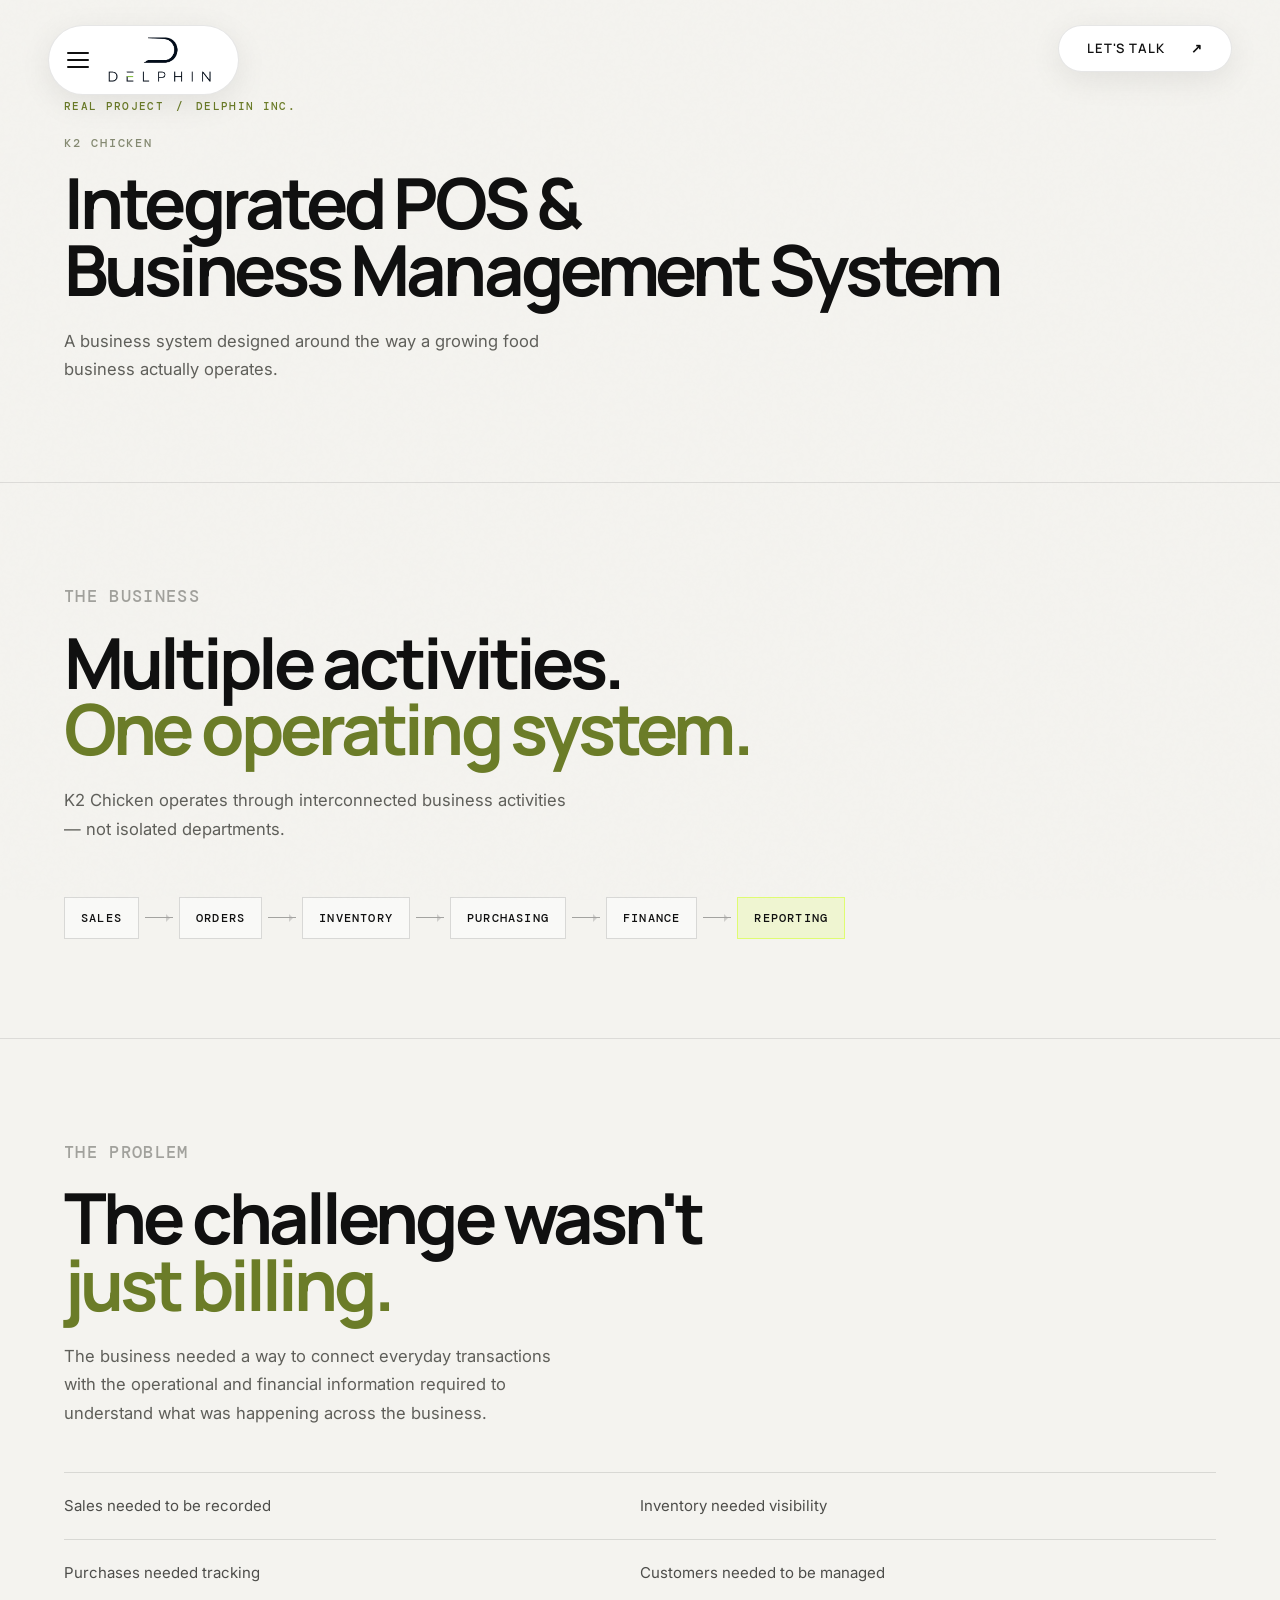
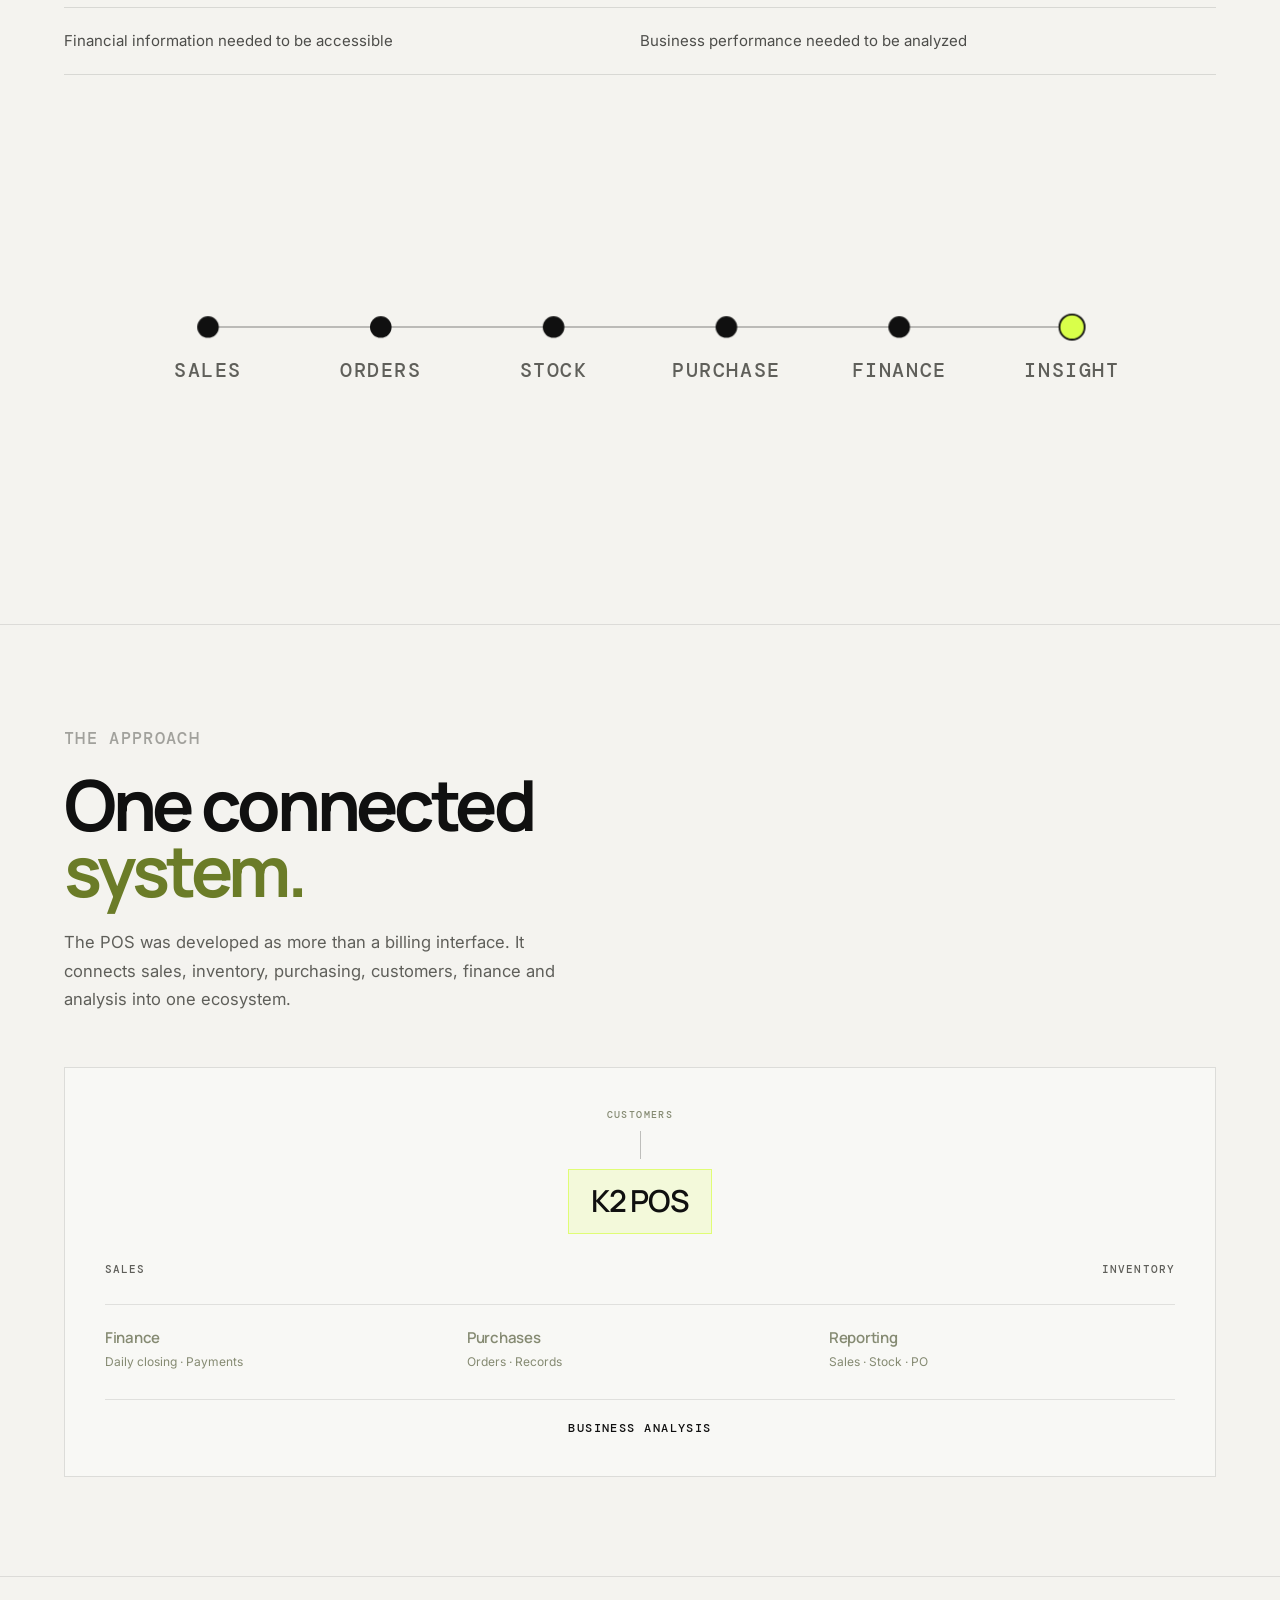
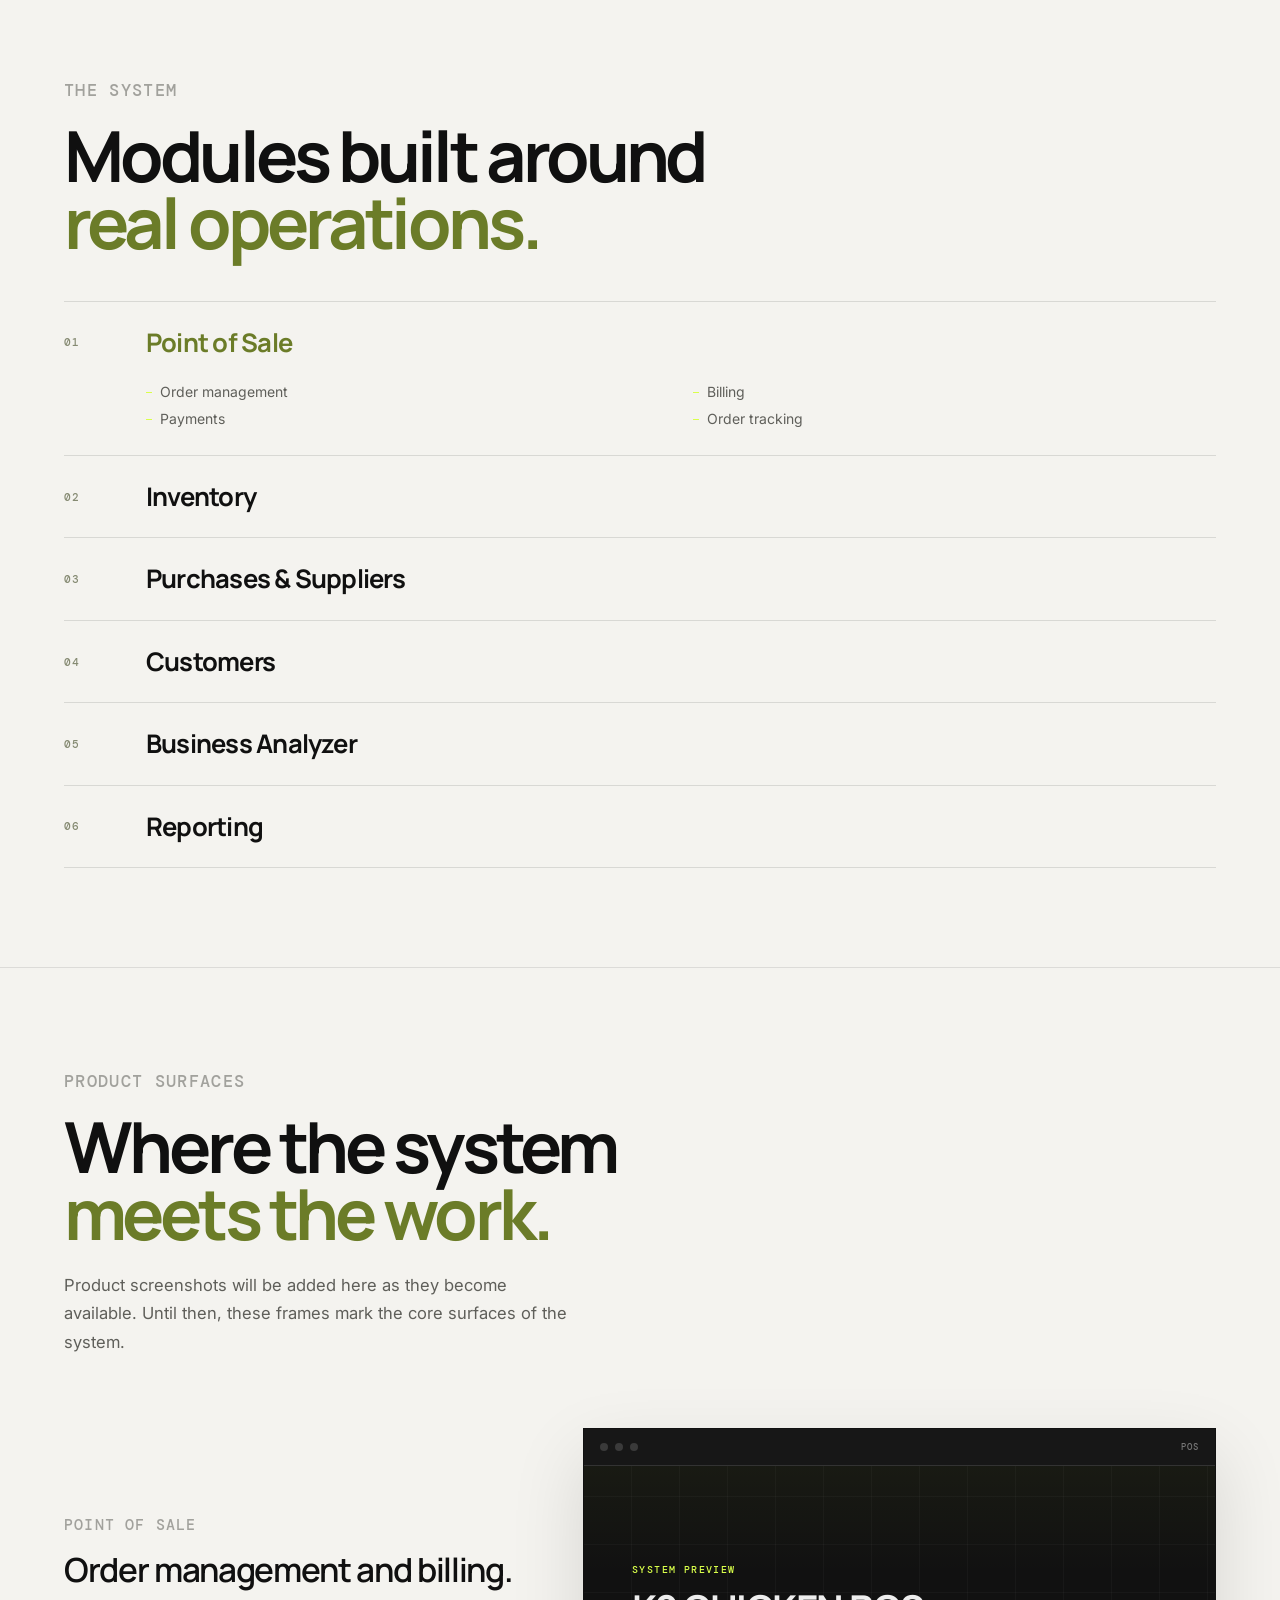
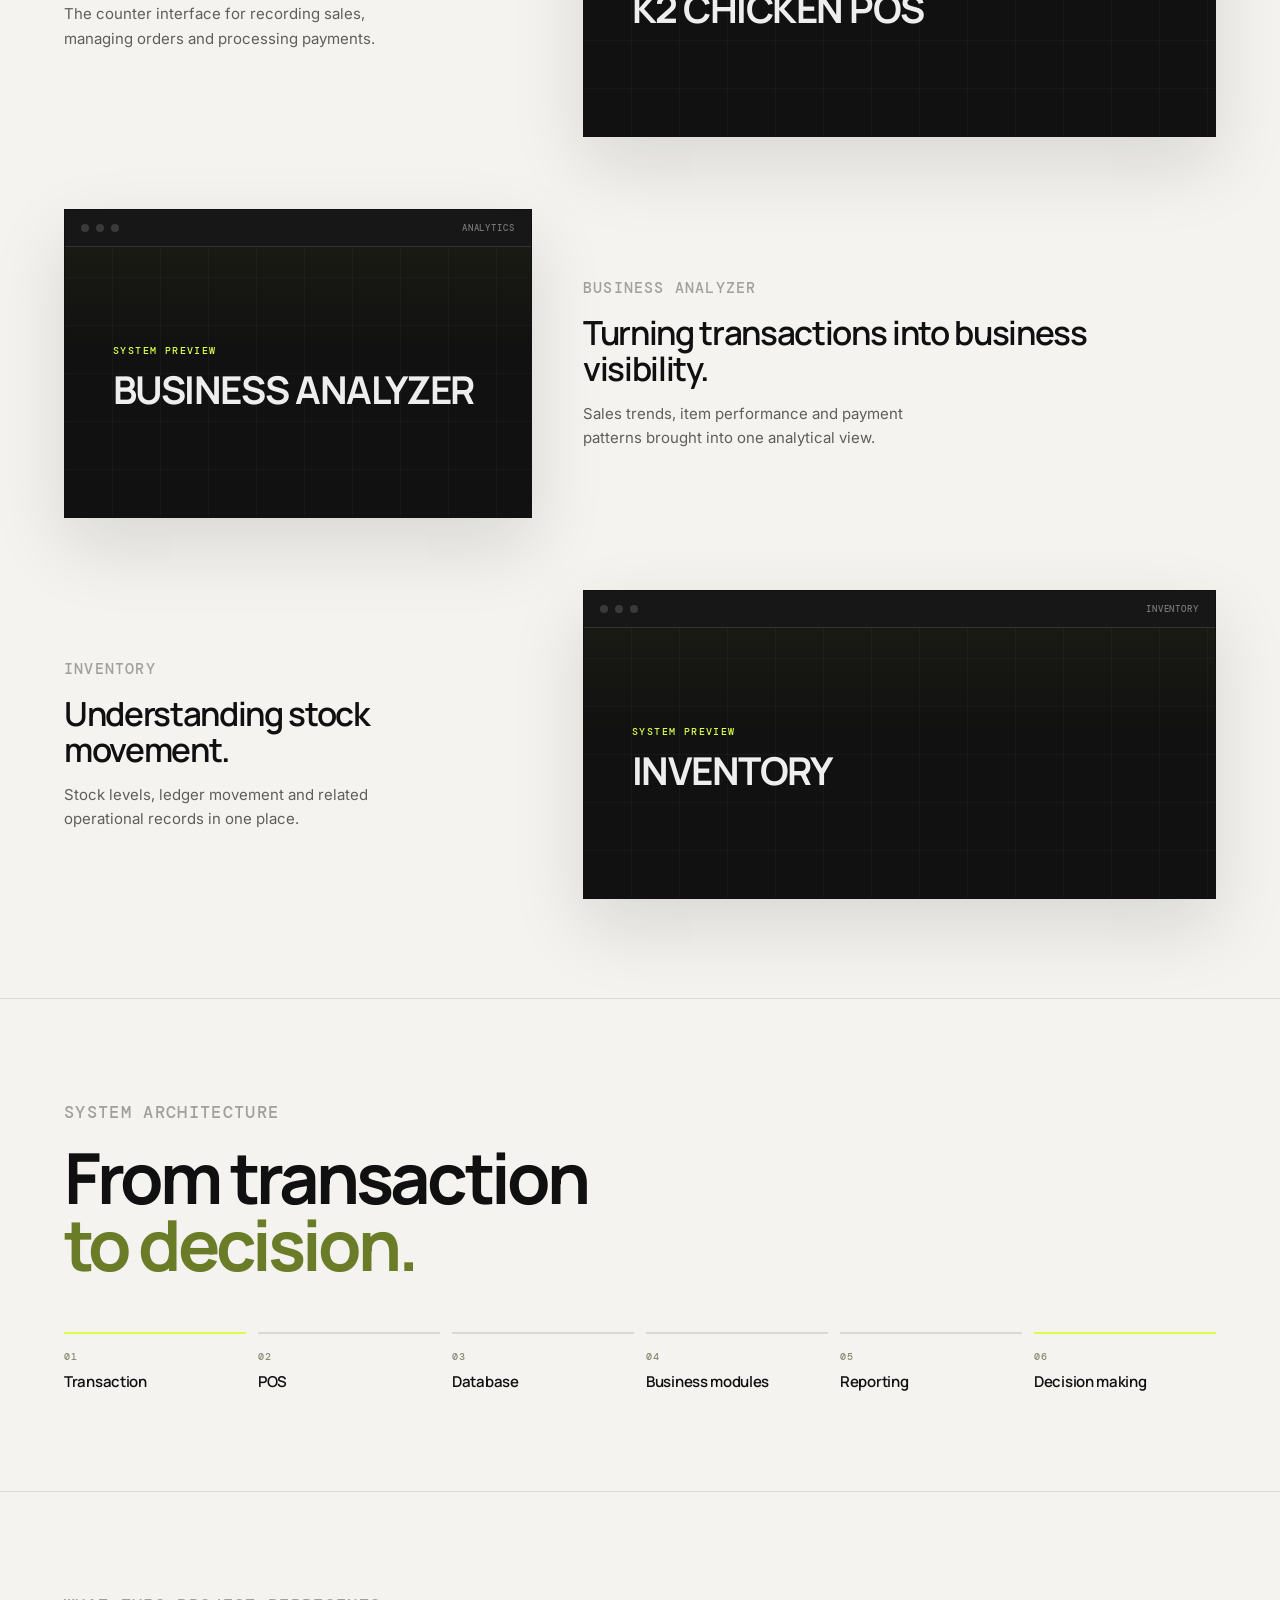
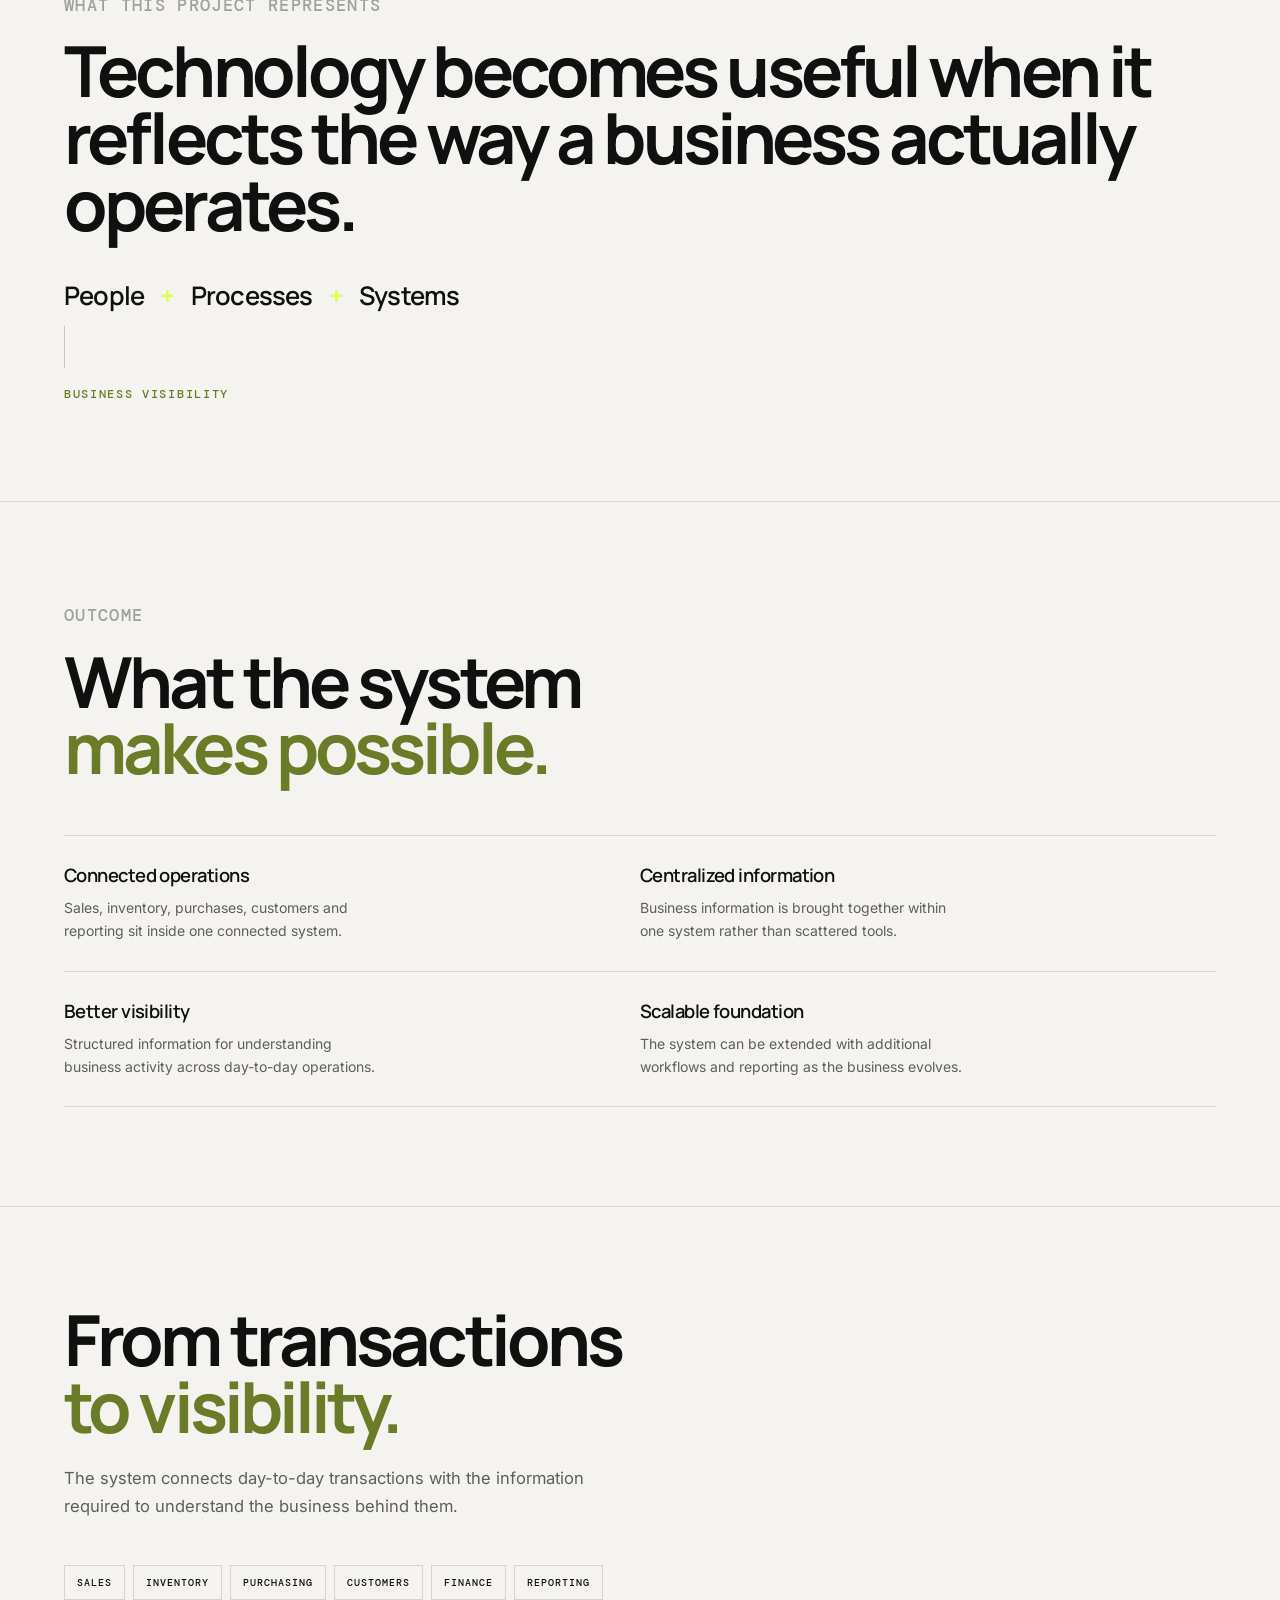
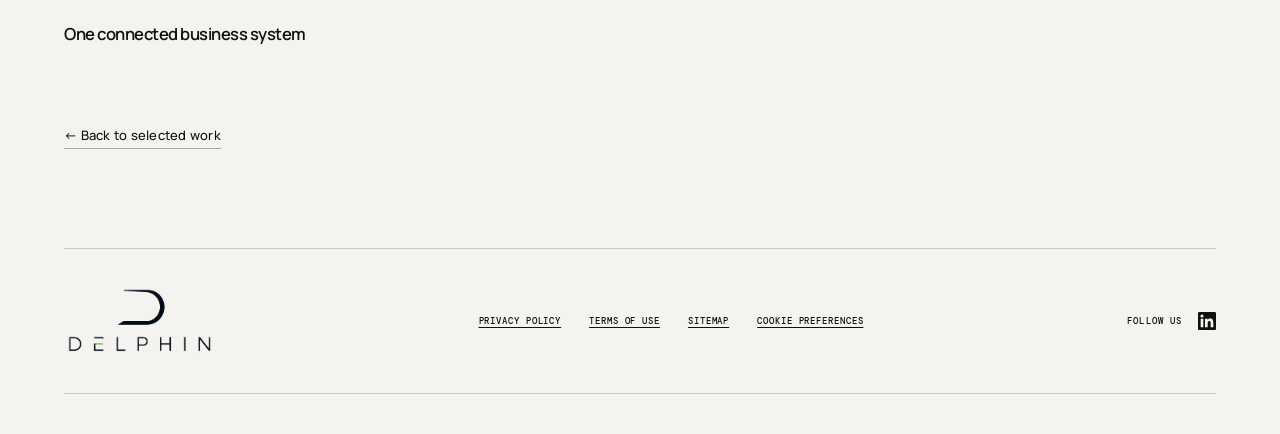
==== work/k2-chicken/index.html @ 84f164a8 "Add K2, TJSB, and Sun Investments selected work case studies. Present each project with problem/solu" ====
<!doctype html>
<html lang="en">
  <head>
    <meta charset="UTF-8" />
    <meta name="viewport" content="width=device-width, initial-scale=1.0" />
    <meta
      name="description"
      content="K2 Chicken — Integrated POS & Business Management System. A Delphin case study."
    />
    <title>K2 Chicken — Selected Work — Delphin</title>
    <link rel="canonical" href="https://www.delphin.in/work/k2-chicken/" />
    <link
      rel="icon"
      type="image/png"
      sizes="48x48"
      href="../../images/favicon-48x48.png"
    />
    <link
      rel="icon"
      type="image/png"
      sizes="32x32"
      href="../../images/favicon-32x32.png"
    />
    <link
      rel="icon"
      type="image/png"
      sizes="16x16"
      href="../../images/favicon-16x16.png"
    />
    <link
      rel="apple-touch-icon"
      sizes="180x180"
      href="../../images/apple-touch-icon.png"
    />
    <link rel="manifest" href="../../site.webmanifest" />
    <meta name="theme-color" content="#f4f3ef" />
    <meta property="og:type" content="article" />
    <meta property="og:url" content="https://www.delphin.in/work/k2-chicken/" />
    <meta
      property="og:title"
      content="K2 Chicken — Integrated POS & Business Management System"
    />
    <meta
      property="og:description"
      content="A business system designed around the way a growing food business actually operates."
    />
    <meta
      property="og:image"
      content="https://www.delphin.in/images/delphin-logo.png"
    />
    <meta property="og:site_name" content="Delphin" />
    <link rel="preconnect" href="https://fonts.googleapis.com" />
    <link rel="preconnect" href="https://fonts.gstatic.com" crossorigin />
    <link
      href="https://fonts.googleapis.com/css2?family=DM+Mono:wght@400;500&family=Inter:wght@400;500;600;700&family=Instrument+Serif:ital@0;1&family=Manrope:wght@500;600;700;800&display=swap"
      rel="stylesheet"
    />
    <link rel="stylesheet" href="../../styles.css" />
  </head>
  <body class="page-sub page-case">
    <div class="noise"></div>
    <div class="progress"></div>

    <header class="nav" id="siteNav">
      <div class="nav-pill nav-pill-left">
        <button
          class="menu"
          type="button"
          aria-expanded="false"
          aria-controls="navPanel"
          aria-label="Open menu"
        >
          <span></span><span></span><span></span>
        </button>
        <a class="brand" href="../../index.html" aria-label="Delphin home">
          <img
            class="brand-logo"
            src="../../images/delphin-logo-transparent.png"
            alt="Delphin"
            width="766"
            height="366"
          />
        </a>
      </div>
      <a class="nav-pill nav-pill-right nav-cta" href="../../contact.html"
        >Let's talk <span aria-hidden="true">↗</span></a
      >
      <div class="nav-overlay" id="navOverlay" aria-hidden="true">
        <nav class="nav-panel" id="navPanel" aria-label="Primary">
          <a href="../../index.html#capabilities">Capabilities</a>
          <a href="../../index.html#method">How we work</a>
          <a href="../../index.html#work">Selected work</a>
          <a href="../../team.html">Meet the Founders</a>
          <a href="../../index.html#insights">Insights</a>
          <a href="../../contact.html">Contact</a>
        </nav>
      </div>
    </header>

    <main class="site-flow case-study">
      <section class="case-hero section-light">
        <div class="case-hero__inner reveal visible">
          <p class="case-eyebrow">
            <span>REAL PROJECT</span>
            <span aria-hidden="true">/</span>
            <span>DELPHIN INC.</span>
          </p>
          <p class="case-client">K2 CHICKEN</p>
          <h1>
            Integrated POS &amp;<br />
            Business Management System
          </h1>
          <p class="case-lede">
            A business system designed around the way a growing food business
            actually operates.
          </p>
        </div>
      </section>

      <section class="case-section case-context section-light" id="business">
        <div class="case-section__head reveal">
          <p class="kicker">The business</p>
          <h2>Multiple activities.<br /><em>One operating system.</em></h2>
          <p>
            K2 Chicken operates through interconnected business activities —
            not isolated departments.
          </p>
        </div>
        <div class="case-flow reveal" aria-label="Business activity flow">
          <div class="case-flow__item">Sales</div>
          <span class="case-flow__arrow" aria-hidden="true"></span>
          <div class="case-flow__item">Orders</div>
          <span class="case-flow__arrow" aria-hidden="true"></span>
          <div class="case-flow__item">Inventory</div>
          <span class="case-flow__arrow" aria-hidden="true"></span>
          <div class="case-flow__item">Purchasing</div>
          <span class="case-flow__arrow" aria-hidden="true"></span>
          <div class="case-flow__item">Finance</div>
          <span class="case-flow__arrow" aria-hidden="true"></span>
          <div class="case-flow__item case-flow__item--accent">Reporting</div>
        </div>
      </section>

      <section class="case-section case-problem section-light" id="problem">
        <div class="case-section__head reveal">
          <p class="kicker">The problem</p>
          <h2>The challenge wasn't<br /><em>just billing.</em></h2>
          <p>
            The business needed a way to connect everyday transactions with the
            operational and financial information required to understand what
            was happening across the business.
          </p>
        </div>
        <ul class="case-needs reveal">
          <li>Sales needed to be recorded</li>
          <li>Inventory needed visibility</li>
          <li>Purchases needed tracking</li>
          <li>Customers needed to be managed</li>
          <li>Financial information needed to be accessible</li>
          <li>Business performance needed to be analyzed</li>
        </ul>
        <div class="case-diagram reveal" aria-hidden="true">
          <svg
            class="case-diagram__svg"
            viewBox="0 0 640 220"
            role="presentation"
          >
            <line class="case-diagram__line" x1="80" y1="110" x2="560" y2="110" />
            <g class="case-diagram__node" transform="translate(80,110)">
              <circle r="6" /><text y="28">Sales</text>
            </g>
            <g class="case-diagram__node" transform="translate(176,110)">
              <circle r="6" /><text y="28">Orders</text>
            </g>
            <g class="case-diagram__node" transform="translate(272,110)">
              <circle r="6" /><text y="28">Stock</text>
            </g>
            <g class="case-diagram__node" transform="translate(368,110)">
              <circle r="6" /><text y="28">Purchase</text>
            </g>
            <g class="case-diagram__node" transform="translate(464,110)">
              <circle r="6" /><text y="28">Finance</text>
            </g>
            <g class="case-diagram__node case-diagram__node--accent" transform="translate(560,110)">
              <circle r="7" /><text y="28">Insight</text>
            </g>
          </svg>
        </div>
      </section>

      <section class="case-section case-approach section-light" id="approach">
        <div class="case-section__head reveal">
          <p class="kicker">The approach</p>
          <h2>One connected<br /><em>system.</em></h2>
          <p>
            The POS was developed as more than a billing interface. It connects
            sales, inventory, purchasing, customers, finance and analysis into
            one ecosystem.
          </p>
        </div>
        <div class="case-ecosystem reveal" aria-label="System ecosystem">
          <div class="case-ecosystem__hub">
            <span>CUSTOMERS</span>
            <i aria-hidden="true"></i>
            <strong>K2 POS</strong>
          </div>
          <div class="case-ecosystem__row">
            <span>Sales</span>
            <span>Inventory</span>
          </div>
          <div class="case-ecosystem__branches">
            <div>
              <em>Finance</em>
              <small>Daily closing · Payments</small>
            </div>
            <div>
              <em>Purchases</em>
              <small>Orders · Records</small>
            </div>
            <div>
              <em>Reporting</em>
              <small>Sales · Stock · PO</small>
            </div>
          </div>
          <div class="case-ecosystem__end">Business analysis</div>
        </div>
      </section>

      <section class="case-section case-modules section-light" id="system">
        <div class="case-section__head reveal">
          <p class="kicker">The system</p>
          <h2>Modules built around<br /><em>real operations.</em></h2>
        </div>
        <div class="case-modules-list" role="list">
          <details class="case-module reveal" open>
            <summary>
              <span>01</span>
              <strong>Point of Sale</strong>
            </summary>
            <ul>
              <li>Order management</li>
              <li>Billing</li>
              <li>Payments</li>
              <li>Order tracking</li>
            </ul>
          </details>
          <details class="case-module reveal">
            <summary>
              <span>02</span>
              <strong>Inventory</strong>
            </summary>
            <ul>
              <li>Stock tracking</li>
              <li>Stock ledger / movement</li>
              <li>Inventory visibility</li>
              <li>Wastage and yield records</li>
            </ul>
          </details>
          <details class="case-module reveal">
            <summary>
              <span>03</span>
              <strong>Purchases &amp; Suppliers</strong>
            </summary>
            <ul>
              <li>Purchase order management</li>
              <li>Purchase tracking</li>
              <li>Purchase records</li>
              <li>Purchase reporting</li>
            </ul>
          </details>
          <details class="case-module reveal">
            <summary>
              <span>04</span>
              <strong>Customers</strong>
            </summary>
            <ul>
              <li>Customer profiles</li>
              <li>Loyalty points and tiers</li>
              <li>Purchase history</li>
              <li>Customer information</li>
            </ul>
          </details>
          <details class="case-module reveal">
            <summary>
              <span>05</span>
              <strong>Business Analyzer</strong>
            </summary>
            <ul>
              <li>Sales trend analysis</li>
              <li>Top-item analysis</li>
              <li>Payment mix visibility</li>
              <li>Operational performance views</li>
            </ul>
          </details>
          <details class="case-module reveal">
            <summary>
              <span>06</span>
              <strong>Reporting</strong>
            </summary>
            <ul>
              <li>Sales and summary reports</li>
              <li>Stock reports</li>
              <li>Purchase order reports</li>
              <li>Register and product-wise reports</li>
            </ul>
          </details>
        </div>
      </section>

      <section class="case-section case-screens section-light" id="product">
        <div class="case-section__head reveal">
          <p class="kicker">Product surfaces</p>
          <h2>Where the system<br /><em>meets the work.</em></h2>
          <p>
            Product screenshots will be added here as they become available.
            Until then, these frames mark the core surfaces of the system.
          </p>
        </div>

        <article class="case-screen reveal">
          <div class="case-screen__copy">
            <p class="kicker">Point of sale</p>
            <h3>Order management and billing.</h3>
            <p>
              The counter interface for recording sales, managing orders and
              processing payments.
            </p>
          </div>
          <div class="case-screen__frame" aria-hidden="true">
            <div class="k2-preview k2-preview--screen">
              <div class="k2-preview__chrome">
                <span></span><span></span><span></span>
                <em>pos</em>
              </div>
              <div class="k2-preview__body">
                <p class="k2-preview__kicker">SYSTEM PREVIEW</p>
                <p class="k2-preview__title">K2 CHICKEN POS</p>
              </div>
            </div>
          </div>
        </article>

        <article class="case-screen case-screen--reverse reveal">
          <div class="case-screen__copy">
            <p class="kicker">Business analyzer</p>
            <h3>Turning transactions into business visibility.</h3>
            <p>
              Sales trends, item performance and payment patterns brought into
              one analytical view.
            </p>
          </div>
          <div class="case-screen__frame" aria-hidden="true">
            <div class="k2-preview k2-preview--screen">
              <div class="k2-preview__chrome">
                <span></span><span></span><span></span>
                <em>analytics</em>
              </div>
              <div class="k2-preview__body">
                <p class="k2-preview__kicker">SYSTEM PREVIEW</p>
                <p class="k2-preview__title">BUSINESS ANALYZER</p>
              </div>
            </div>
          </div>
        </article>

        <article class="case-screen reveal">
          <div class="case-screen__copy">
            <p class="kicker">Inventory</p>
            <h3>Understanding stock movement.</h3>
            <p>
              Stock levels, ledger movement and related operational records in
              one place.
            </p>
          </div>
          <div class="case-screen__frame" aria-hidden="true">
            <div class="k2-preview k2-preview--screen">
              <div class="k2-preview__chrome">
                <span></span><span></span><span></span>
                <em>inventory</em>
              </div>
              <div class="k2-preview__body">
                <p class="k2-preview__kicker">SYSTEM PREVIEW</p>
                <p class="k2-preview__title">INVENTORY</p>
              </div>
            </div>
          </div>
        </article>
      </section>

      <section class="case-section case-arch section-light" id="architecture">
        <div class="case-section__head reveal">
          <p class="kicker">System architecture</p>
          <h2>From transaction<br /><em>to decision.</em></h2>
        </div>
        <ol class="case-arch-flow reveal">
          <li><span>01</span><strong>Transaction</strong></li>
          <li><span>02</span><strong>POS</strong></li>
          <li><span>03</span><strong>Database</strong></li>
          <li><span>04</span><strong>Business modules</strong></li>
          <li><span>05</span><strong>Reporting</strong></li>
          <li><span>06</span><strong>Decision making</strong></li>
        </ol>
      </section>

      <section class="case-section case-delphin section-light" id="represents">
        <div class="case-section__head reveal">
          <p class="kicker">What this project represents</p>
          <h2>
            Technology becomes useful when it reflects the way a business
            actually operates.
          </h2>
        </div>
        <div class="case-formula reveal" aria-label="Delphin connection">
          <div class="case-formula__parts">
            <span>People</span>
            <i>+</i>
            <span>Processes</span>
            <i>+</i>
            <span>Systems</span>
          </div>
          <div class="case-formula__arrow" aria-hidden="true"></div>
          <div class="case-formula__result">Business visibility</div>
        </div>
      </section>

      <section class="case-section case-outcomes section-light" id="outcomes">
        <div class="case-section__head reveal">
          <p class="kicker">Outcome</p>
          <h2>What the system<br /><em>makes possible.</em></h2>
        </div>
        <div class="case-outcome-grid">
          <article class="reveal">
            <h3>Connected operations</h3>
            <p>
              Sales, inventory, purchases, customers and reporting sit inside
              one connected system.
            </p>
          </article>
          <article class="reveal">
            <h3>Centralized information</h3>
            <p>
              Business information is brought together within one system rather
              than scattered tools.
            </p>
          </article>
          <article class="reveal">
            <h3>Better visibility</h3>
            <p>
              Structured information for understanding business activity across
              day-to-day operations.
            </p>
          </article>
          <article class="reveal">
            <h3>Scalable foundation</h3>
            <p>
              The system can be extended with additional workflows and reporting
              as the business evolves.
            </p>
          </article>
        </div>
      </section>

      <section class="case-section case-close section-light" id="close">
        <div class="case-close__inner reveal">
          <h2>From transactions<br /><em>to visibility.</em></h2>
          <p>
            The system connects day-to-day transactions with the information
            required to understand the business behind them.
          </p>
          <div class="case-close__stack" aria-hidden="true">
            <span>Sales</span>
            <span>Inventory</span>
            <span>Purchasing</span>
            <span>Customers</span>
            <span>Finance</span>
            <span>Reporting</span>
          </div>
          <p class="case-close__result">One connected business system</p>
          <a class="case-back" href="../../index.html#work"
            >← Back to selected work</a
          >
        </div>
      </section>
    </main>

    <footer class="site-footer site-footer--compact">
      <div class="footer-bar">
        <a class="footer-logo" href="../../index.html" aria-label="Delphin home">
          <img
            class="footer-logo-img"
            src="../../images/delphin-logo-transparent.png"
            alt="Delphin"
            width="766"
            height="366"
          />
        </a>
        <nav class="footer-legal" aria-label="Legal">
          <a href="#">Privacy Policy</a>
          <a href="#">Terms of Use</a>
          <a href="#">Sitemap</a>
          <a href="#">Cookie Preferences</a>
        </nav>
        <div class="footer-social">
          <span class="footer-social-label">Follow Us</span>
          <div class="footer-social-icons">
            <a
              href="https://www.linkedin.com/in/delphin-solutions/"
              aria-label="LinkedIn"
              target="_blank"
              rel="noopener noreferrer"
              ><svg width="18" height="18" viewBox="0 0 24 24" fill="currentColor" aria-hidden="true"><path d="M20.45 20.45h-3.55v-5.57c0-1.33-.02-3.04-1.85-3.04-1.85 0-2.13 1.45-2.13 2.94v5.67H9.35V9h3.41v1.56h.05c.48-.9 1.64-1.85 3.37-1.85 3.6 0 4.27 2.37 4.27 5.46v6.28zM5.34 7.43a2.06 2.06 0 1 1 0-4.12 2.06 2.06 0 0 1 0 4.12zM7.12 20.45H3.56V9h3.56v11.45zM22.23 0H1.77C.79 0 0 .77 0 1.73v20.54C0 23.23.79 24 1.77 24h20.46c.98 0 1.77-.77 1.77-1.73V1.73C24 .77 23.21 0 22.23 0z"/></svg></a>
          </div>
        </div>
      </div>
    </footer>

    <script src="../../script.js"></script>
    <script src="../../work-case.js"></script>
  </body>
</html>
---- styles.css ----
*{box-sizing:border-box}html{scroll-behavior:smooth}body{margin:0;background:#f4f3ef;color:#101010;font-family:Inter,Arial,sans-serif;overflow-x:hidden}.noise{position:fixed;inset:0;pointer-events:none;opacity:.035;z-index:20;background-image:url("data:image/svg+xml,%3Csvg viewBox='0 0 160 160' xmlns='http://www.w3.org/2000/svg'%3E%3Cfilter id='n'%3E%3CfeTurbulence type='fractalNoise' baseFrequency='.9' numOctaves='3' stitchTiles='stitch'/%3E%3C/filter%3E%3Crect width='100%25' height='100%25' filter='url(%23n)' opacity='.35'/%3E%3C/svg%3E")}.progress{position:fixed;top:0;left:0;width:0;height:3px;background:hsl(73, 100%, 65%);z-index:100}.nav{position:fixed;top:0;left:0;width:100%;height:78px;padding:0 5vw;display:flex;align-items:center;justify-content:space-between;z-index:50;mix-blend-mode:difference;color:#fff}.brand{display:flex;align-items:center;gap:11px;text-decoration:none;color:inherit;font:700 15px/1 Manrope,sans-serif;letter-spacing:.08em}.brand-mark{width:28px;height:28px;border:1px solid currentColor;border-radius:50%;display:grid;place-items:center;font-size:12px}.brand-dot{color:#d9ff4a}.nav-links{display:flex;gap:34px}.nav-links a,.nav-cta{color:inherit;text-decoration:none;font-size:12px}.nav-links a{opacity:.72;transition:.25s}.nav-links a:hover{opacity:1}.nav-cta{border:1px solid rgba(255,255,255,.5);border-radius:100px;padding:12px 17px}.nav-cta span{margin-left:10px}.menu{display:none;background:none;border:0;color:white}.section-light,.section-dark{position:relative;padding:12vh 5vw}.section-dark{background:#0b0b0b;color:#f7f7f3}
.statement.section-dark{background:#0b0b0b}.section-index{font:500 10px/1 DM Mono,monospace;letter-spacing:.12em;opacity:.5;margin-bottom:4vw}.hero{min-height:100vh;padding:0 5vw;display:block;position:relative;background:#f4f3ef}.eyebrow,.kicker{font:500 11px DM Mono,monospace;letter-spacing:.08em;text-transform:uppercase}.section-dark em,.section-light em{font-style:normal;color:#858a72}.hero-text{font-size:16px;line-height:1.65;max-width:500px;color:#4d4d4a}.hero-actions{display:flex;align-items:center;gap:25px;margin-top:36px}.button{display:inline-flex;align-items:center;gap:30px;text-decoration:none;border-radius:100px;padding:15px 20px;font-size:12px}.button-dark{background:#101010;color:#fff}.button-light{background:#f4f3ef;color:#101010;margin-top:28px}.text-link{color:inherit;text-decoration:none;font-size:22px;border-bottom:1px solid currentColor;padding-bottom:5px}.text-link span{margin-left:14px}.statement{display:flex;flex-direction:column}.statement-grid{display:grid;grid-template-columns:.8fr 1.6fr 1fr;gap:4vw;align-items:end;margin:auto 0}.statement h2,.intro h2,.method h2,.cap-head h2,.work-head h2,.outcome-head h2,.why h2,.team-head h2,.insight-head h2,.contact h2{font:700 clamp(3rem,6.7vw,7.5rem)/.9 Manrope;letter-spacing:-.065em;margin:0}.statement h2 em{color:#d9ff4a}.body-copy{font-size:15px;line-height:1.7;max-width:500px}.connection-map{display:flex;align-items:center;gap:12px;margin-top:auto;padding-top:10vw;font:500 9px DM Mono;letter-spacing:.1em;opacity:.7}.connection-map i{height:1px;background:#777;flex:1}.intro-grid{display:grid;grid-template-columns:1.35fr .8fr;gap:10vw}.large-copy{font:500 26px/1.25 Manrope;letter-spacing:-.025em;max-width:500px}.muted{color:#65655f;margin:30px 0}.method{background:#f4f3ef}.method-head{display:grid;grid-template-columns:1.2fr .7fr;gap:10vw;margin-bottom:7vw}.method-head p,.cap-head p,.work-head p,.team-head p{max-width:420px;line-height:1.65;color:#66655f;font-size:14px}.method-list{border-top:1px solid #bdbdb5}.method-item{display:grid;grid-template-columns:90px 1fr 1.4fr 30px;gap:30px;align-items:center;padding:27px 0;border-bottom:1px solid #bdbdb5;transition:.35s}.method-item:hover,.method-item.active{padding-left:18px;background:rgba(255,255,255,.25)}.method-number,.cap-num,.work-info>span,.person>span,.insight-grid span{font:500 9px DM Mono;letter-spacing:.1em;opacity:.55}.method-item h3{font:600 28px Manrope;letter-spacing:-.04em;margin:0}.method-item p{font-size:13px;line-height:1.5;max-width:430px;margin:0;color:#65655f}.method-arrow{font-size:18px}.capabilities{padding-bottom:12vw}.cap-head{display:grid;grid-template-columns:1.2fr .7fr;gap:10vw;margin-bottom:7vw}.cap-list{border-top:1px solid #444}.cap-item{display:grid;grid-template-columns:70px 1fr 1.1fr 40px;align-items:center;gap:25px;border-bottom:1px solid #444;padding:31px 0;transition:.45s cubic-bezier(.2,.7,.2,1);cursor:pointer}.cap-item:hover{padding:45px 25px;background:#171717}.cap-item h3{font:600 27px Manrope;letter-spacing:-.045em;margin:0}.cap-item p{font-size:12px;line-height:1.55;color:#a8a8a2;margin:0}.cap-arrow{font-size:20px;transition:.35s}.cap-item:hover .cap-arrow{transform:translate(5px,-5px);color:#d9ff4a}.work-head{display:grid;grid-template-columns:1.2fr .65fr;gap:8vw;margin-bottom:7vw}.work-list{display:flex;flex-direction:column;gap:8vw}.work-card{display:grid;grid-template-columns:1.35fr .75fr;gap:5vw;align-items:center}.work-card.reverse{grid-template-columns:.75fr 1.35fr}.work-card.reverse .work-visual{order:2}.work-card.reverse .work-info{order:1}.work-visual{min-height:480px;background:#deddd5;display:grid;place-items:center;overflow:hidden}.demo-window{width:78%;min-height:285px;background:#111;color:#eee;padding:25px;box-shadow:0 30px 80px rgba(0,0,0,.18);transform:rotate(-2deg);transition:.6s}.work-card:hover .demo-window{transform:rotate(0) scale(1.025)}.demo-top{display:flex;justify-content:space-between;border-bottom:1px solid #444;padding-bottom:13px;font:500 8px DM Mono;letter-spacing:.08em}.demo-top span:last-child{color:#d9ff4a}.metric-row{display:grid;grid-template-columns:repeat(3,1fr);gap:10px;padding:40px 0}.metric-row small{display:block;color:#777;font:8px DM Mono}.metric-row strong{font:600 29px Manrope;display:block;margin-top:6px}.flow{display:flex;align-items:center;gap:8px;flex-wrap:wrap;font:8px DM Mono;color:#bdbdb8}.flow span{border:1px solid #444;padding:8px}.flow i{font-style:normal;color:#d9ff4a}.work-info>span{display:block}.work-info h3{font:600 38px/.98 Manrope;letter-spacing:-.05em;margin:22px 0}.work-info p{font-size:12px;color:#777;margin-bottom:32px}.work-info a,.insight-grid a{font-size:11px;color:inherit;text-decoration:none;border-bottom:1px solid #999;padding-bottom:5px}.bars{height:175px;display:flex;align-items:end;gap:9px;padding:25px 0}.bars i{display:block;flex:1;background:#d9ff4a;opacity:.8;min-height:8px}.demo-footer{display:grid;grid-template-columns:1fr 1fr 1fr 1fr;gap:10px;border-top:1px solid #444;padding-top:14px;font:8px DM Mono}.demo-footer strong{font-size:12px}.auto-flow{display:flex;flex-direction:column;align-items:center;gap:7px;padding:23px 0;font:9px DM Mono}.auto-flow b{font-weight:400;border:1px solid #444;width:62%;padding:9px;text-align:center}.auto-flow i{font-style:normal;color:#d9ff4a}.outcome-head{margin-bottom:8vw}.outcome-grid{display:grid;grid-template-columns:repeat(4,1fr);border-top:1px solid #444}.outcome-grid article{padding:35px 25px 0 0;border-right:1px solid #444;margin-right:25px}.outcome-grid article:last-child{border:0}.outcome-grid strong{display:block;font:600 37px Manrope;letter-spacing:-.05em}.outcome-grid span{display:block;font:500 27px Manrope;color:#d9ff4a;letter-spacing:-.04em}.outcome-grid p{font-size:12px;color:#999;line-height:1.6;margin-top:28px}.why-grid{display:grid;grid-template-columns:1.2fr .8fr;gap:9vw}.why h2{font-size:clamp(3.2rem,5.6vw,6rem)}.why-points{border-top:1px solid #bbb}.why-points>div{display:grid;grid-template-columns:45px 1fr;gap:15px;padding:27px 0;border-bottom:1px solid #bbb}.why-points span{font:500 9px DM Mono;opacity:.5}.why-points h3{font:600 20px Manrope;margin:0}.why-points p{font-size:12px;color:#666;line-height:1.6;margin:10px 0 0;grid-column:2}.team-head{display:grid;grid-template-columns:1.2fr .7fr;gap:10vw;margin-bottom:8vw}.team-grid{display:grid;grid-template-columns:repeat(4,1fr);gap:18px}.person{border-top:1px solid #444;padding-top:18px;position:relative}.avatar{height:250px;margin:22px 0;background:linear-gradient(135deg,#202020,#343434);display:grid;place-items:center;font:700 55px Manrope;color:#777;letter-spacing:-.08em}.person h3{font:600 19px Manrope;margin:0}.person p{font-size:11px;color:#888}.insight-head{display:flex;justify-content:space-between;align-items:end;gap:40px;margin-bottom:7vw}.insight-grid{display:grid;grid-template-columns:repeat(3,1fr);border-top:1px solid #bbb}.insight-grid article{padding:27px 25px 35px 0;border-right:1px solid #bbb;margin-right:25px}.insight-grid article:last-child{border:0}.insight-grid h3{font:600 26px/1.05 Manrope;letter-spacing:-.04em;margin:35px 0 40px}.insight-grid p{font-size:11px;color:#777}.contact{display:grid;place-items:center;text-align:center;padding:12vh 5vw}.contact-inner{max-width:1100px}.contact h2{font-size:clamp(3.4rem,7vw,7.5rem);margin-top:35px}.contact-inner>p:not(.eyebrow){font:500 25px Manrope;color:#d9ff4a}.footer{padding-top:50px;padding-bottom:35px}.footer-top{display:flex;justify-content:space-between;align-items:center;padding-bottom:45px;border-bottom:1px solid #333}.footer-top p{font-size:11px;color:#888}.footer-bottom{display:flex;justify-content:space-between;gap:20px;padding-top:25px;font:9px DM Mono;color:#777}.footer-bottom a{color:#fff;text-decoration:none}.reveal{opacity:0;transform:translateY(12px);transition:opacity .7s ease,transform .7s cubic-bezier(.2,.7,.2,1)}.reveal.visible{opacity:1;transform:none}@media(max-width:900px){.nav-links,.nav-cta{display:none}.menu{display:flex;flex-direction:column;gap:5px}.menu span{display:block;width:24px;height:1px;background:white}.statement-grid,.intro-grid,.method-head,.cap-head,.work-head,.why-grid,.team-head{grid-template-columns:1fr;gap:35px}.statement-grid{margin-top:10vw}.connection-map{overflow:hidden;white-space:nowrap}.connection-map i{min-width:40px}.method-item{grid-template-columns:55px 1fr 25px}.method-item p{grid-column:2}.cap-item{grid-template-columns:50px 1fr 30px}.cap-item p{grid-column:2}.work-card,.work-card.reverse{grid-template-columns:1fr}.work-card.reverse .work-visual,.work-card.reverse .work-info{order:initial}.work-visual{min-height:350px}.outcome-grid{grid-template-columns:1fr 1fr;gap:0}.outcome-grid article{padding-bottom:35px;border-bottom:1px solid #444}.team-grid{grid-template-columns:1fr 1fr}.avatar{height:200px}.insight-grid{grid-template-columns:1fr}.insight-grid article{border-right:0;border-bottom:1px solid #bbb;margin:0}.footer-top,.footer-bottom{flex-direction:column;align-items:flex-start}}@media(max-width:560px){.hero-text{font-size:14px}.hero-actions{flex-wrap:wrap}.statement-grid{margin-top:6vw}.statement h2{font-size:3.5rem}.method-item h3{font-size:22px}.cap-item h3{font-size:22px}.work-info h3{font-size:31px}.outcome-grid{grid-template-columns:1fr}.team-grid{grid-template-columns:1fr}.insight-head{display:block}.insight-head .text-link{display:inline-block;margin-top:25px}.contact h2{font-size:3.5rem}.footer-top p{line-height:1.6}.nav{padding:0 6vw}}

/* BCG-style footer */
.site-footer{background:#f4f3ef;color:#101010;padding:0 5vw 40px}
.footer-cta{padding:8vw 0 6vw;border-bottom:1px solid #c8c7c0}
.footer-cta-grid{display:grid;grid-template-columns:1.15fr .75fr .85fr;gap:5vw;align-items:start}
.footer-headline{font:400 clamp(2.2rem,3.8vw,3.4rem)/1.12 "Instrument Serif",Georgia,serif;letter-spacing:-.02em;margin:0;max-width:520px;color:#101010}
.footer-nav{display:grid;grid-template-columns:1fr 1fr;gap:0 3vw}
.footer-nav-col{display:flex;flex-direction:column;gap:18px}
.footer-nav a{color:#101010;text-decoration:none;font:400 15px/1.4 Inter,sans-serif;transition:opacity .2s}
.footer-nav a:hover{opacity:.55}
.footer-assist{max-width:380px}
.footer-assist h3{font:600 15px/1.3 Manrope,sans-serif;margin:0 0 14px;letter-spacing:-.01em}
.footer-assist p{font-size:13px;line-height:1.65;color:#4d4d4a;margin:0 0 24px}
.contact-form{display:flex;flex-direction:column;gap:16px}
.contact-field{display:flex;flex-direction:column;gap:6px}
.contact-field label{font:500 10px DM Mono,monospace;letter-spacing:.08em;text-transform:uppercase;color:#4d4d4a}
.contact-optional{text-transform:none;letter-spacing:0;font-family:Inter,sans-serif;opacity:.7}
.contact-field input,.contact-field textarea{
  width:100%;
  padding:12px 14px;
  border:1px solid #c8c7c0;
  border-radius:4px;
  background:#fff;
  color:#101010;
  font:400 14px/1.4 Inter,sans-serif;
  transition:border-color .2s,box-shadow .2s;
}
.contact-field textarea{resize:vertical;min-height:96px}
.contact-field input:focus,.contact-field textarea:focus{
  outline:none;
  border-color:#101010;
  box-shadow:0 0 0 1px #101010;
}
.contact-field input:invalid:not(:placeholder-shown),.contact-field textarea:invalid:not(:placeholder-shown){border-color:#b85c5c}
.contact-form .footer-contact-btn{
  align-self:flex-start;
  border:0;
  cursor:pointer;
  margin-top:4px;
}
.contact-form-note{font-size:12px;line-height:1.5;color:#5f5f5a;margin:4px 0 0}
.contact-form-note--error{color:#9b3b3b}
.contact-form-note.is-visible{animation:contactNoteIn .35s ease both}
.contact-field--honeypot{
  position:absolute!important;
  left:-9999px!important;
  width:1px!important;
  height:1px!important;
  overflow:hidden!important;
  opacity:0!important;
  pointer-events:none!important;
}
.contact-page-form-wrap{
  position:relative;
  min-height:320px;
}
.contact-form.is-sent{
  opacity:0;
  transform:translateY(10px) scale(.98);
  pointer-events:none;
  position:absolute;
  inset:0;
  transition:opacity .35s ease,transform .35s ease;
}
.footer-contact-btn{
  display:inline-flex;
  align-items:center;
  gap:12px;
  background:#d9ff4a;
  color:#101010;
  text-decoration:none;
  font:600 11px/1 Manrope,sans-serif;
  letter-spacing:.08em;
  text-transform:uppercase;
  padding:16px 28px;
  border-radius:100px;
  border:0;
  cursor:pointer;
  transition:transform .25s,box-shadow .25s,opacity .25s;
  position:relative;
}
.footer-contact-btn:hover{transform:translateY(-2px);box-shadow:0 8px 24px rgba(217,255,74,.35)}
.footer-contact-btn:disabled,
.footer-contact-btn.is-loading{
  cursor:wait;
  opacity:.85;
  transform:none;
  box-shadow:none;
}
.footer-contact-btn.is-loading .contact-btn-label,
.footer-contact-btn.is-loading .contact-btn-arrow{opacity:0}
.contact-btn-spinner{
  position:absolute;
  left:50%;
  top:50%;
  width:16px;
  height:16px;
  margin:-8px 0 0 -8px;
  border:2px solid rgba(16,16,16,.2);
  border-top-color:#101010;
  border-radius:50%;
  opacity:0;
  pointer-events:none;
}
.footer-contact-btn.is-loading .contact-btn-spinner{
  opacity:1;
  animation:contactSpin .7s linear infinite;
}
.contact-success{
  display:flex;
  flex-direction:column;
  align-items:flex-start;
  justify-content:center;
  gap:14px;
  min-height:320px;
  padding:8px 0;
  outline:none;
}
.contact-success[hidden]{display:none!important}
.contact-success.is-animate .contact-success__mark,
.contact-success.is-animate .contact-success__title,
.contact-success.is-animate .contact-success__copy{
  animation:contactSuccessIn .55s cubic-bezier(.22,1,.36,1) both;
}
.contact-success.is-animate .contact-success__title{animation-delay:.08s}
.contact-success.is-animate .contact-success__copy{animation-delay:.16s}
.contact-success__mark{
  width:64px;
  height:64px;
}
.contact-success__svg{
  width:100%;
  height:100%;
  display:block;
}
.contact-success__circle{
  stroke:#d9ff4a;
  stroke-width:2.5;
  stroke-dasharray:151;
  stroke-dashoffset:151;
}
.contact-success__check{
  stroke:#101010;
  stroke-width:2.8;
  stroke-linecap:round;
  stroke-linejoin:round;
  stroke-dasharray:48;
  stroke-dashoffset:48;
}
.contact-success.is-animate .contact-success__circle{
  animation:contactDrawCircle .55s cubic-bezier(.22,1,.36,1) .05s forwards;
}
.contact-success.is-animate .contact-success__check{
  animation:contactDrawCheck .4s cubic-bezier(.22,1,.36,1) .35s forwards;
}
.contact-success__title{
  font:600 clamp(1.6rem,2.4vw,2rem)/1.15 Manrope,sans-serif;
  letter-spacing:-.04em;
  margin:0;
  color:#101010;
}
.contact-success__copy{
  margin:0;
  max-width:34ch;
  font-size:15px;
  line-height:1.65;
  color:#5f5f5a;
}
@keyframes contactSpin{to{transform:rotate(360deg)}}
@keyframes contactNoteIn{
  from{opacity:0;transform:translateY(4px)}
  to{opacity:1;transform:none}
}
@keyframes contactSuccessIn{
  from{opacity:0;transform:translateY(12px)}
  to{opacity:1;transform:none}
}
@keyframes contactDrawCircle{
  to{stroke-dashoffset:0}
}
@keyframes contactDrawCheck{
  to{stroke-dashoffset:0}
}
@media(prefers-reduced-motion:reduce){
  .contact-form.is-sent,
  .contact-success.is-animate .contact-success__mark,
  .contact-success.is-animate .contact-success__title,
  .contact-success.is-animate .contact-success__copy,
  .contact-success.is-animate .contact-success__circle,
  .contact-success.is-animate .contact-success__check,
  .footer-contact-btn.is-loading .contact-btn-spinner{
    animation:none!important;
    transition:none!important;
  }
  .contact-success__circle,
  .contact-success__check{stroke-dashoffset:0}
}
.footer-bar{display:flex;align-items:center;justify-content:space-between;gap:30px;padding:36px 0;border-bottom:1px solid #c8c7c0;flex-wrap:wrap}
.footer-logo{display:flex;align-items:center;gap:12px;text-decoration:none;color:#101010;flex-shrink:0}
.footer-logo-mark{width:32px;height:32px;border:1.5px solid #101010;border-radius:50%;display:grid;place-items:center;font:700 13px Manrope,sans-serif}
.footer-logo-text{font:700 14px/1 Manrope,sans-serif;letter-spacing:.1em}
.footer-legal{display:flex;align-items:center;gap:28px;flex-wrap:wrap;justify-content:center;flex:1}
.footer-legal a{color:#101010;text-decoration:underline;text-underline-offset:3px;font:500 9px DM Mono,monospace;letter-spacing:.1em;text-transform:uppercase;white-space:nowrap}
.footer-legal a:hover{opacity:.55}
.footer-social{display:flex;align-items:center;gap:16px;flex-shrink:0}
.footer-social-label{font:500 9px DM Mono,monospace;letter-spacing:.12em;text-transform:uppercase;color:#101010}
.footer-social-icons{display:flex;align-items:center;gap:14px}
.footer-social-icons a{color:#101010;display:flex;align-items:center;transition:opacity .2s}
.footer-social-icons a:hover{opacity:.45}
.footer-disclaimer{padding:32px 0 0;max-width:1100px}
.footer-disclaimer p{font-size:11px;line-height:1.7;color:#6b6b66;margin:0 0 16px}
.footer-copy{font:500 10px DM Mono,monospace;letter-spacing:.06em;color:#6b6b66;margin-top:28px!important}
@media(max-width:900px){.footer-cta-grid{grid-template-columns:1fr;gap:50px}.footer-headline{max-width:none}.footer-assist{max-width:none}.footer-bar{flex-direction:column;align-items:flex-start;gap:28px}.footer-legal{justify-content:flex-start;gap:18px 24px}.footer-social{width:100%;justify-content:space-between}}
@media(max-width:560px){.site-footer{padding:0 6vw 35px}.footer-cta{padding:15vw 0 12vw}.footer-nav{grid-template-columns:1fr;gap:18px}.footer-legal{flex-direction:column;align-items:flex-start;gap:14px}}

/* BCG-style floating nav pills */
.nav{
  position:fixed;
  inset:0 auto auto 0;
  width:100%;
  height:0;
  z-index:50;
  pointer-events:none;
  mix-blend-mode:normal!important;
  color:#101010!important;
  background:transparent!important;
  border:0!important;
  backdrop-filter:none!important;
  padding:0;
  display:block;
}
.nav-pill{
  pointer-events:auto;
  display:inline-flex;
  align-items:center;
  gap:16px;
  background:#fff;
  border:1px solid rgba(16,16,16,.1);
  border-radius:999px;
  box-shadow:0 8px 32px rgba(16,16,16,.08);
  text-decoration:none;
  color:#101010;
}
.nav-pill-left{
  position:fixed;
  top:clamp(18px,2.8vh,32px);
  left:clamp(20px,5vw,48px);
  padding:8px 24px 8px 16px;
  gap:12px;
  z-index:56;
}
.nav-pill-right{
  position:fixed;
  top:clamp(18px,2.8vh,32px);
  right:clamp(20px,5vw,48px);
  padding:16px 28px;
  font:600 13px/1 Manrope,sans-serif;
  letter-spacing:.08em;
  text-transform:uppercase;
  transition:transform .25s,box-shadow .25s;
  z-index:56;
}
.nav-pill-right:hover{
  transform:translateY(-1px);
  box-shadow:0 10px 36px rgba(16,16,16,.1);
}
.menu{
  display:flex!important;
  flex-direction:column;
  justify-content:center;
  align-items:center;
  gap:5px;
  width:auto;
  height:48px;
  padding:0 4px 0 2px;
  background:transparent;
  border:0;
  border-radius:0;
  cursor:pointer;
  flex-shrink:0;
  position:relative;
  z-index:2;
  pointer-events:auto;
  -webkit-tap-highlight-color:transparent;
  transition:opacity .2s ease;
}
.menu:hover{opacity:.55}
.menu:active{opacity:.4}
.menu span{
  display:block;
  width:22px;
  height:2px;
  background:#101010;
  border-radius:1px;
  transition:transform .25s ease,opacity .25s ease;
}
.nav.is-menu-open .menu span:nth-child(1){transform:translateY(7px) rotate(45deg)}
.nav.is-menu-open .menu span:nth-child(2){opacity:0}
.nav.is-menu-open .menu span:nth-child(3){transform:translateY(-7px) rotate(-45deg)}
.nav-overlay{
  position:fixed;
  inset:0;
  z-index:49;
  background:#f4f3ef;
  opacity:0;
  visibility:hidden;
  pointer-events:none;
  transition:opacity .45s ease,visibility .45s ease;
}
.nav.is-menu-open .nav-overlay{
  opacity:1;
  visibility:visible;
  pointer-events:auto;
}
.nav-panel{
  display:flex;
  flex-direction:column;
  justify-content:center;
  min-height:100%;
  max-width:1180px;
  margin:0 auto;
  padding:clamp(120px,14vh,160px) clamp(24px,8vw,120px) clamp(48px,8vh,80px);
  box-sizing:border-box;
}
.nav-panel a{
  color:#101010;
  text-decoration:none;
  font:500 clamp(1.75rem,4.5vw,3.25rem)/1.15 Manrope,sans-serif;
  letter-spacing:-.03em;
  padding:clamp(14px,2.2vh,22px) 0;
  border-bottom:1px solid rgba(16,16,16,.1);
  opacity:0;
  transform:translateY(16px);
  transition:color .25s ease,opacity .4s ease,transform .4s ease;
}
.nav-panel a:last-child{border-bottom:0}
.nav-panel a:hover{color:#6b7c28}
.nav.is-menu-open .nav-panel a{
  opacity:1;
  transform:translateY(0);
}
.nav.is-menu-open .nav-panel a:nth-child(1){transition-delay:.05s}
.nav.is-menu-open .nav-panel a:nth-child(2){transition-delay:.1s}
.nav.is-menu-open .nav-panel a:nth-child(3){transition-delay:.15s}
.nav.is-menu-open .nav-panel a:nth-child(4){transition-delay:.2s}
.nav.is-menu-open .nav-panel a:nth-child(5){transition-delay:.25s}
.nav.is-menu-open .nav-panel a:nth-child(6){transition-delay:.3s}
body.nav-menu-open{overflow:hidden}
.brand{
  mix-blend-mode:normal;
  display:inline-flex;
  align-items:center;
}
.brand-logo{
  height:52px;
  width:auto;
  display:block;
  filter:none;
}
.footer-logo-img{height:72px;width:auto;display:block}
@media(max-width:900px){
  .nav-pill-left{padding:7px 20px 7px 14px;gap:10px}
  .nav-pill-right{padding:14px 22px;font-size:12px}
  .brand-logo{height:44px}
  .menu{height:40px;padding:0 2px}
  .menu span{width:20px}
  .footer-logo-img{height:56px}
}

/* Hero */
body.intro-active{overflow:hidden}
body.intro-active .progress{opacity:0}
main.site-flow > .hero{
  height:80svh;
  min-height:80svh;
  padding:0;
  display:block;
  background:var(--cream);
}
.hero-stage{
  width:100%;
  max-width:760px;
  margin:0 auto;
  height:100%;
  min-height:100%;
  padding:clamp(84px,10vh,100px) clamp(24px,5vw,48px) clamp(16px,2vh,24px);
  display:grid;
  grid-template-rows:3fr 2fr;
  gap:0;
  box-sizing:border-box;
}
.hero-opener{
  position:relative;
  z-index:2;
  display:flex;
  flex-direction:column;
  align-items:center;
  justify-content:center;
  text-align:center;
  width:100%;
  min-height:0;
  transition:opacity .8s ease;
}
.hero-welcome{
  font:500 clamp(20px,1.2vw,13px) DM Mono,monospace;
  letter-spacing:.28em;
  text-transform:uppercase;
  color:#858a72;
  margin:0 0 clamp(16px,2vh,24px);
  opacity:0;
  transform:translateY(12px);
  transition:opacity .7s ease,transform .7s ease;
}
.hero-brand{
  font:500 clamp(3rem,9.5vw,5.25rem)/1 Manrope,sans-serif;
  letter-spacing:.34em;
  text-transform:uppercase;
  color:#010a14;
  margin:0;
  padding-left:.34em;
  opacity:0;
  transform:translateY(16px);
  transition:opacity .8s ease,transform .8s ease;
}
.hero-tagline{
  font:400 clamp(3.75rem,2.8vw,1.85rem)/1.4 "Instrument Serif",Georgia,serif;
  letter-spacing:-.01em;
  color:#101010;
  margin:clamp(20px,3vh,28px) 0 0;
  max-width:560px;
  opacity:0;
  transform:translateY(16px);
  transition:opacity .8s ease,transform .8s ease;
}
.hero-tagline em{font-style:normal;color:#6b7c28}
.hero-opener.is-enter .hero-welcome,.hero-opener.is-enter .hero-brand{opacity:1;transform:translateY(0)}
.hero-opener.is-tagline .hero-tagline{opacity:1;transform:translateY(0)}
.hero-continuation{
  display:flex;
  flex-direction:column;
  align-items:center;
  justify-content:flex-start;
  width:100%;
  min-height:0;
  margin-top:0;
  padding-top:clamp(20px,3vh,28px);
  border-top:1px solid rgba(16,16,16,.12);
  opacity:0;
  transition:opacity .8s ease .15s;
}
.hero-opener.is-tagline + .hero-continuation,
body.hero-ready .hero-continuation{
  opacity:1;
  pointer-events:auto;
}
.hero-lead{
  width:100%;
  max-width:520px;
  display:flex;
  flex-direction:column;
  align-items:center;
  opacity:0;
  transform:translateY(12px);
}
.hero-opener.is-tagline + .hero-continuation .hero-lead,
body.hero-ready .hero-lead{
  animation:heroLeadIn .8s cubic-bezier(.2,.7,.2,1) .15s forwards;
}
@keyframes heroLeadIn{to{opacity:1;transform:translateY(0)}}
.hero-lead .eyebrow{
  margin:0;
  text-transform:uppercase;
  letter-spacing:.1em;
  font-size:13px;
  color:#858a72;
}
.hero-lead .hero-text{
  margin:12px 0 0;
  max-width:460px;
  text-align:center;
  font-size:18 px;
  line-height:1.6;
  color:#4d4d4a;
}
.hero-lead .hero-actions{
  justify-content:center;
  flex-wrap:wrap;
  gap:18px;
  margin-top:18px;
}
.nav-hidden{opacity:0;visibility:hidden;pointer-events:none}
.nav-hidden .nav-pill,.nav-hidden .nav-overlay,.nav-hidden .menu{pointer-events:none}
body.hero-ready .nav,
.nav:not(.nav-hidden){
  opacity:1;
  visibility:visible;
  pointer-events:none;
  animation:navIn .7s ease .15s forwards;
}
body.hero-ready .nav .nav-pill,
body.hero-ready .nav .menu,
body.hero-ready .nav .nav-overlay,
.nav:not(.nav-hidden) .nav-pill,
.nav:not(.nav-hidden) .menu,
.nav:not(.nav-hidden) .nav-overlay{
  pointer-events:auto;
}
@keyframes navIn{from{opacity:0}to{opacity:1}}
@media(max-width:900px){
  .hero-stage{
    grid-template-rows:3fr 2fr;
    height:100%;
    min-height:100%;
    padding-top:clamp(76px,10vh,92px);
  }
  main.site-flow > .hero{
    height:82svh;
    min-height:82svh;
  }
  .hero-brand{font-size:clamp(2.4rem,11vw,3.5rem);letter-spacing:.28em;padding-left:.28em}
  .hero-tagline{font-size:clamp(1.1rem,4.5vw,1.45rem)}
  .hero-lead .hero-text{font-size:14px}
  .hero-lead .hero-actions{gap:18px;margin-top:20px}
}
@media(prefers-reduced-motion:reduce){.hero-opener,.hero-welcome,.hero-brand,.hero-tagline,.hero-continuation,.hero-lead{transition:none!important;animation:none!important;opacity:1!important;transform:none!important}}

/* Site layout — clean professional flow */
main.site-flow{
  --cream:#f4f3ef;
  --dark:#0f0f0f;
  --border-light:rgba(16,16,16,.1);
  --border-dark:rgba(255,255,255,.12);
  background:var(--cream);
}
main.site-flow > section{
  position:relative;
  scroll-margin-top:88px;
}
main.site-flow > section:not(.hero){
  padding:clamp(72px,11vh,128px) clamp(20px,5vw,72px);
  min-height:auto;
  display:block;
}
main.site-flow > section:not(.hero) > *{
  max-width:1180px;
  margin-left:auto;
  margin-right:auto;
  width:100%;
}
.section-light{background:var(--cream);color:#101010}
.section-dark{background:var(--dark);color:#f5f5f2}
.section-light + .section-dark{border-top:1px solid var(--border-light)}
.section-dark + .section-light{border-top:1px solid var(--border-dark)}
.section-dark + .section-dark{border-top:1px solid var(--border-dark)}
.section-light + .section-light{border-top:1px solid var(--border-light)}

/* First page — statement peeks at bottom of viewport */
main.site-flow > .hero + .statement.section-dark{
  padding-top:clamp(28px,4vh,44px);
  padding-bottom:clamp(72px,11vh,128px);
  min-height:20svh;
}
main.site-flow > .hero + .statement.section-dark .statement-grid{
  align-items:start;
}
main.site-flow > .hero + .statement.section-dark .kicker{
  margin-bottom:clamp(12px,2vh,20px);
}
main.site-flow > .hero + .statement.section-dark h2{
  margin:0;
}

/* Section labels — use original scale from base styles */

/* Section structure — layout only; typography from base styles */
.statement{display:flex;flex-direction:column}
.statement-grid{
  display:grid;
  grid-template-columns:.8fr 1.6fr 1fr;
  gap:4vw;
  align-items:end;
  margin:auto 0;
}
.statement h2 em{color:#d9ff4a}
.connection-map{
  display:flex;
  align-items:center;
  gap:12px;
  margin-top:auto;
  padding-top:10vw;
  font:500 9px DM Mono;
  letter-spacing:.1em;
  opacity:.7;
}
.intro-grid,.method-head,.cap-head,.work-head,.team-head{display:grid;align-items:start}
.intro-grid{grid-template-columns:1.35fr .8fr;gap:10vw}
.method-head,.cap-head,.team-head{grid-template-columns:1.2fr .7fr;gap:10vw}
.work-head{grid-template-columns:1.2fr .65fr;gap:8vw;margin-bottom:7vw}
.why-grid{grid-template-columns:1.2fr .8fr;gap:9vw}
.method-head,.cap-head,.team-head,.outcome-head,.insight-head{margin-bottom:7vw}
.section-light h2 em{color:#6b7c28;font-style:normal}
.outcomes.section-light .outcome-grid{border-top:1px solid var(--border-light)}
.outcomes.section-light .outcome-grid article{border-right:1px solid var(--border-light)}
.outcomes.section-light .outcome-grid span{color:#6b7c28}
.outcomes.section-light .outcome-grid p{color:#5f5f5a}
@media(max-width:900px){
  .outcomes.section-light .outcome-grid article{border-bottom:1px solid var(--border-light)}
}
.capabilities{padding-bottom:12vw}

/* Capabilities — card grid with hover reveal */
.capabilities .cap-list{
  display:grid;
  grid-template-columns:repeat(2,minmax(0,1fr));
  gap:clamp(20px,2.5vw,28px);
  border-top:0;
}
.capabilities .cap-item{
  position:relative;
  z-index:1;
  display:flex;
  flex-direction:column;
  align-items:flex-start;
  gap:0;
  min-height:220px;
  padding:clamp(28px,3vw,40px);
  border:1px solid rgba(255,255,255,.14);
  border-radius:22px;
  background:linear-gradient(160deg,rgba(255,255,255,.05) 0%,rgba(255,255,255,.02) 100%);
  cursor:pointer;
  overflow:hidden;
  transition:
    transform .45s cubic-bezier(.2,.7,.2,1),
    border-color .45s ease,
    background .45s ease,
    box-shadow .45s ease,
    padding .45s ease;
}
.capabilities .cap-item::before{
  content:"";
  position:absolute;
  inset:0;
  border-radius:inherit;
  background:radial-gradient(120% 80% at 50% 0%,rgba(217,255,74,.12) 0%,transparent 55%);
  opacity:0;
  transition:opacity .45s ease;
  pointer-events:none;
}
.capabilities .cap-item-head{
  display:flex;
  align-items:center;
  justify-content:space-between;
  width:100%;
  margin-bottom:clamp(20px,2.5vh,28px);
}
.capabilities .cap-num{
  font:500 11px/1 DM Mono,monospace;
  letter-spacing:.14em;
  opacity:.65;
}
.capabilities .cap-item h3{
  font:600 clamp(1.6rem,2.8vw,2.15rem)/1.1 Manrope,sans-serif;
  letter-spacing:-.045em;
  margin:0 0 clamp(14px,1.8vh,18px);
  transition:color .35s ease;
}
.capabilities .cap-summary{
  font-size:clamp(15px,1.35vw,17px);
  line-height:1.65;
  color:#d8d8d3;
  margin:0;
  max-width:38ch;
}
.capabilities .cap-arrow{
  font-size:22px;
  opacity:.5;
  transition:transform .4s ease,opacity .4s ease,color .4s ease;
}
.capabilities .cap-detail{
  display:grid;
  grid-template-rows:0fr;
  width:100%;
  transition:grid-template-rows .5s cubic-bezier(.2,.7,.2,1),margin .45s ease;
  margin-top:0;
}
.capabilities .cap-detail-inner{
  overflow:hidden;
}
.capabilities .cap-tags{
  font-size:clamp(14px,1.15vw,15px);
  line-height:1.7;
  color:#a8a8a2;
  margin:0;
  padding-top:clamp(16px,2vh,20px);
  border-top:1px solid rgba(255,255,255,.12);
}
.capabilities .cap-item:hover,
.capabilities .cap-item:focus-within,
.capabilities .cap-item.is-expanded{
  z-index:3;
  transform:translateY(-10px) scale(1.015);
  padding:clamp(32px,3.2vw,44px);
  background:linear-gradient(160deg,rgba(255,255,255,.1) 0%,rgba(255,255,255,.04) 100%);
  border-color:rgba(217,255,74,.55);
  box-shadow:
    0 28px 56px rgba(0,0,0,.35),
    0 0 0 1px rgba(217,255,74,.15),
    inset 0 1px 0 rgba(255,255,255,.08);
}
.capabilities .cap-item:hover::before,
.capabilities .cap-item:focus-within::before,
.capabilities .cap-item.is-expanded::before{opacity:1}
.capabilities .cap-item:hover h3,
.capabilities .cap-item:focus-within h3,
.capabilities .cap-item.is-expanded h3{color:#d9ff4a}
.capabilities .cap-item:hover .cap-summary,
.capabilities .cap-item:focus-within .cap-summary,
.capabilities .cap-item.is-expanded .cap-summary{color:#f0f0ec}
.capabilities .cap-item:hover .cap-arrow,
.capabilities .cap-item:focus-within .cap-arrow,
.capabilities .cap-item.is-expanded .cap-arrow{
  opacity:1;
  color:#d9ff4a;
  transform:translate(5px,-5px) scale(1.1);
}
.capabilities .cap-item:hover .cap-detail,
.capabilities .cap-item:focus-within .cap-detail,
.capabilities .cap-item.is-expanded .cap-detail{
  grid-template-rows:1fr;
  margin-top:clamp(16px,2vh,22px);
}
@media(max-width:900px){
  .capabilities .cap-list{grid-template-columns:1fr}
  .capabilities .cap-item{min-height:0}
  .capabilities .cap-summary{max-width:none;font-size:16px}
  .capabilities .cap-tags{font-size:15px}
  .capabilities .cap-detail{
    grid-template-rows:1fr;
    margin-top:18px;
  }
  .capabilities .cap-item:hover,
  .capabilities .cap-item:focus-within,
  .capabilities .cap-item.is-expanded{
    transform:none;
    padding:clamp(28px,3vw,40px);
    box-shadow:0 16px 32px rgba(0,0,0,.22);
  }
}
@media(hover:hover) and (min-width:901px){
  .capabilities .cap-item:not(:hover):not(:focus-within):not(.is-expanded) .cap-detail{
    grid-template-rows:0fr;
    margin-top:0;
  }
}

.site-footer{border-top:1px solid var(--border-light)}

/* ============================================================
   Method Journey — sticky storytelling (How We Work)
   ============================================================ */
main.site-flow > section.method-journey{
  padding:0;
  overflow:visible;
  position:relative;
  min-height:calc(100vh + 5 * 42vh + 32vh);
}
main.site-flow > section.method-journey > *{
  max-width:none;
}

.method-journey__placeholder{
  height:0;
  pointer-events:none;
}
.method-journey__placeholder.is-active{
  height:calc(100vh - 78px);
}
.method-journey__pin{
  position:relative;
  top:0;
  width:100%;
  height:calc(100vh - 78px);
  min-height:600px;
  display:flex;
  align-items:stretch;
  padding:clamp(20px,3vh,32px) clamp(24px,4vw,64px);
  box-sizing:border-box;
  z-index:2;
  background:var(--cream);
}
.method-journey__pin.is-fixed{
  position:fixed;
  left:0;
  right:0;
  top:78px;
  width:100%;
}
.method-journey__pin.is-ended{
  position:absolute;
  left:0;
  right:0;
  bottom:0;
  top:auto;
  height:calc(100vh - 78px);
}
.method-journey__grid{
  display:grid;
  grid-template-columns:minmax(300px,.92fr) minmax(0,1.08fr);
  gap:clamp(32px,5vw,72px);
  width:100%;
  max-width:min(1440px,96vw);
  margin:0 auto;
  align-items:stretch;
  height:100%;
  min-height:0;
}
.method-journey__aside{
  display:flex;
  flex-direction:column;
  justify-content:center;
  max-width:none;
  min-height:0;
  overflow-y:auto;
  scrollbar-width:thin;
  padding-right:clamp(8px,2vw,24px);
}
.method-journey__title{
  font:700 clamp(2.4rem,4.8vw,4.2rem)/1 Manrope,sans-serif;
  letter-spacing:-.05em;
  margin:0 0 clamp(18px,2.5vh,28px);
}
.method-journey__lead{
  font-size:clamp(15px,1.25vw,17px);
  line-height:1.65;
  color:#5f5f5a;
  margin:0 0 clamp(28px,3.5vh,40px);
  max-width:38ch;
  padding-bottom:clamp(22px,2.5vh,32px);
  border-bottom:1px solid var(--border-light);
}

.method-journey__index{
  margin:0 0 clamp(14px,2vh,20px);
  opacity:.5;
}
.method-journey__title em{
  color:#6b7c28;
  font-style:normal;
}

/* Editorial stage list */
.method-steps-nav{
  list-style:none;
  margin:0;
  padding:0;
  display:flex;
  flex-direction:column;
  gap:2px;
}
.method-steps-nav__item{
  display:grid;
  grid-template-columns:44px 1fr;
  gap:16px;
  align-items:start;
  padding:16px 0 16px 16px;
  margin-left:-16px;
  border-left:2px solid transparent;
  transition:
    border-color .65s cubic-bezier(.22,1,.36,1),
    opacity .65s cubic-bezier(.22,1,.36,1),
    transform .65s cubic-bezier(.22,1,.36,1);
  opacity:.38;
  cursor:default;
  transform:translateX(0);
}
.method-journey__pin .method-steps-nav__item{cursor:pointer}
.method-steps-nav__item.is-active{
  opacity:1;
  transform:translateX(8px);
  border-left-color:#d9ff4a;
}
.method-steps-nav__item.is-complete{opacity:.42}
.method-steps-nav__num{
  font:500 11px/1 DM Mono,monospace;
  letter-spacing:.1em;
  color:#b8b8b2;
  padding-top:5px;
  transition:color .65s cubic-bezier(.22,1,.36,1);
}
.method-steps-nav__item.is-active .method-steps-nav__num{color:#6b7c28}
.method-steps-nav__title{
  display:block;
  font:600 clamp(1.1rem,1.6vw,1.4rem)/1.2 Manrope,sans-serif;
  letter-spacing:-.03em;
  color:#b8b8b2;
  transition:color .65s cubic-bezier(.22,1,.36,1);
}
.method-steps-nav__item.is-active .method-steps-nav__title{
  color:#101010;
}
.method-steps-nav__item.is-active .method-steps-nav__title::after{
  content:"";
  display:block;
  width:36px;
  height:2px;
  background:#d9ff4a;
  margin-top:10px;
}
.method-steps-nav__copy{
  font-size:clamp(14px,1.15vw,16px);
  line-height:1.65;
  color:#5f5f5a;
  margin:0;
  max-height:0;
  opacity:0;
  overflow:hidden;
  transform:translateY(4px);
  transition:
    max-height .65s cubic-bezier(.22,1,.36,1),
    opacity .65s cubic-bezier(.22,1,.36,1),
    margin .65s cubic-bezier(.22,1,.36,1),
    transform .65s cubic-bezier(.22,1,.36,1);
}
.method-steps-nav__item.is-active .method-steps-nav__copy{
  max-height:160px;
  opacity:1;
  margin-top:12px;
  transform:translateY(0);
}

/* Right column — visual */
.method-journey__main{
  position:relative;
  min-height:0;
  min-width:0;
  height:100%;
  display:flex;
  flex-direction:column;
  justify-content:center;
}
.method-journey__visual{
  position:relative;
  flex:1;
  min-height:0;
  width:100%;
  height:100%;
  background:transparent;
  overflow:visible;
  display:flex;
  align-items:center;
  justify-content:center;
}
.method-journey__visual:has(.method-network.is-clarity){
  border:1px solid rgba(16,16,16,.08);
  border-radius:14px;
  background:rgba(255,255,255,.42);
  padding:clamp(12px,2vh,20px);
  box-sizing:border-box;
}
.network-rings{display:none}
.method-network{
  display:block;
  width:100%;
  height:100%;
  max-height:100%;
  color:#101010;
}
.method-network__bg,
.method-network__glow{display:none}
.method-network.is-clarity .network-nodes,
.method-network.is-clarity .network-lines,
.method-network.is-clarity .network-markers,
.method-network.is-clarity .network-particles{
  opacity:0!important;
  transition:opacity .85s cubic-bezier(.22,1,.36,1);
}

.network-clarity{
  opacity:0;
  transition:opacity .85s cubic-bezier(.22,1,.36,1);
}
.clarity-ring{
  fill:none;
  stroke:rgba(16,16,16,.14);
  stroke-width:1;
  stroke-dasharray:4 7;
}
.clarity-ring--inner{stroke-opacity:.55}
.clarity-ring--outer{stroke-opacity:.85}
.clarity-axis{
  stroke:rgba(16,16,16,.22);
  stroke-width:1.5;
  stroke-linecap:round;
}
.clarity-dot{
  fill:#6b7c28;
  fill-opacity:.85;
}
.clarity-hub{
  font:600 13px DM Mono,monospace;
  letter-spacing:.14em;
  fill:#6b7c28;
  dominant-baseline:middle;
}
.clarity-node__ring{
  fill:#fafaf8;
  stroke:rgba(16,16,16,.1);
  stroke-width:1;
  filter:drop-shadow(0 3px 10px rgba(16,16,16,.06));
}
.clarity-node__icon{
  stroke:#101010;
  stroke-width:1.25;
  fill:none;
  stroke-linecap:round;
  stroke-linejoin:round;
}
.clarity-node__icon circle{fill:none}
.clarity-node__icon path{fill:none}
.clarity-node__label{
  font:500 9px DM Mono,monospace;
  letter-spacing:.1em;
  fill:#101010;
  fill-opacity:.55;
}
.clarity-node__label--wide{font-size:8px;letter-spacing:.08em}
.network-payoff{
  opacity:0;
  transition:opacity .7s cubic-bezier(.22,1,.36,1);
}
.network-payoff .payoff-label{
  font:500 11px DM Mono,monospace;
  letter-spacing:.14em;
  fill:#101010;
  fill-opacity:.38;
  text-anchor:middle;
  dominant-baseline:middle;
}
.network-payoff .payoff-label--accent{
  font:700 15px Manrope,sans-serif;
  letter-spacing:.04em;
  fill:#101010;
  fill-opacity:.92;
  dominant-baseline:middle;
}
.network-payoff .payoff-label__to{
  fill:#101010;
  fill-opacity:.92;
  font-weight:700;
}
.network-payoff .payoff-label__clarity{
  fill:#6b7c28;
  fill-opacity:1;
  font-weight:700;
}
.method-network.is-payoff .network-payoff{opacity:1}

/* SVG network elements */
.network-line{
  stroke:currentColor;
  stroke-width:1.75;
  fill:none;
  transition:stroke-opacity .65s cubic-bezier(.22,1,.36,1),stroke-width .65s cubic-bezier(.22,1,.36,1);
}
.network-lines--chaos .network-line{stroke-dasharray:7 8;stroke-opacity:.42}
.network-lines--grid .network-line{stroke-opacity:.4}
.network-line.is-highlight{
  stroke:#6b7c28;
  stroke-opacity:.72;
  stroke-width:2;
}
.network-node__dot{
  fill:#101010;
  fill-opacity:.9;
  transition:fill .55s cubic-bezier(.22,1,.36,1),fill-opacity .55s cubic-bezier(.22,1,.36,1);
}
.network-node__label{
  font:500 12px DM Mono,monospace;
  letter-spacing:.1em;
  fill:#101010;
  fill-opacity:.68;
  transition:fill-opacity .55s cubic-bezier(.22,1,.36,1);
}
.network-marker__ring{
  fill:none;
  stroke:#6b7c28;
  stroke-width:1.25;
  stroke-opacity:.45;
}
.network-marker__label{
  font:500 8px DM Mono,monospace;
  letter-spacing:.08em;
  fill:#6b7c28;
  fill-opacity:.8;
}
.network-particle{
  fill:#6b7c28;
  fill-opacity:.65;
}

/* Mobile vertical layout */
.method-journey__mobile{
  display:none;
  padding:clamp(72px,11vh,128px) clamp(20px,5vw,72px);
  max-width:1180px;
  margin:0 auto;
}
.method-journey__mobile-head{
  margin-bottom:clamp(32px,5vh,48px);
  max-width:640px;
}
.method-journey__mobile-head h2{
  font:700 clamp(2.2rem,8vw,3.4rem)/1 Manrope,sans-serif;
  letter-spacing:-.05em;
  margin:0 0 20px;
}
.method-journey__mobile-head h2 em{
  color:#6b7c28;
  font-style:normal;
}
.method-journey__mobile-visual{
  margin:12px 0 clamp(20px,3vh,28px);
  height:clamp(200px,42vw,280px);
  background:transparent;
  position:relative;
  overflow:visible;
  display:flex;
  align-items:center;
  justify-content:center;
}
.method-journey__mobile-visual:has(.method-network.is-clarity){
  border:1px solid rgba(16,16,16,.08);
  border-radius:14px;
  background:rgba(255,255,255,.42);
  padding:12px;
  box-sizing:border-box;
}
.method-journey__mobile-visual .method-network--mobile{
  width:100%;
  height:100%;
  max-height:260px;
  color:#101010;
}
.method-steps-nav--mobile{
  gap:0;
  list-style:none;
  margin:0;
  padding:0;
}
.method-steps-nav--mobile .method-steps-nav__item{
  display:grid;
  grid-template-columns:36px 1fr;
  grid-template-areas:
    "num body"
    "visual visual";
  opacity:1;
  border-left:2px solid transparent;
  padding:20px 0 4px 12px;
  margin-left:-12px;
  border-bottom:1px solid var(--border-light);
  transform:none;
  cursor:default;
}
.method-steps-nav--mobile .method-steps-nav__num{grid-area:num}
.method-steps-nav--mobile .method-steps-nav__body{grid-area:body}
.method-steps-nav--mobile .method-journey__mobile-visual{
  grid-area:visual;
  grid-column:1 / -1;
  margin-left:0;
}
.method-steps-nav--mobile .method-steps-nav__item:last-child{
  border-bottom:0;
}
.method-steps-nav--mobile .method-steps-nav__item.is-active{
  border-left-color:#d9ff4a;
  transform:translateX(4px);
}
.method-steps-nav--mobile .method-steps-nav__copy{
  max-height:none;
  opacity:1;
  margin-top:8px;
}


@media(max-width:900px){
  main.site-flow > section.method-journey{
    min-height:auto;
  }
  .method-journey__pin,
  .method-journey__pin.is-fixed,
  .method-journey__pin.is-ended{
    display:none;
  }
  .method-journey__mobile{display:block}
}

@media(prefers-reduced-motion:reduce){
  .method-journey__pin,
  .method-journey__pin.is-fixed,
  .method-journey__pin.is-ended{
    display:none;
  }
  .method-journey__mobile{display:block}
  .method-steps-nav__item,
  .network-clarity{
    transition:none!important;
    animation:none!important;
  }
  .method-steps-nav--mobile .method-steps-nav__copy{
    max-height:none;
    opacity:1;
  }
}

/* Work card layout helpers */
.work-card.reverse{grid-template-columns:.75fr 1.35fr}
.work-card.reverse .work-visual{order:2}
.work-card.reverse .work-info{order:1}

@media(max-width:900px){
  .statement-grid,.intro-grid,.method-head,.cap-head,.work-head,.why-grid,.team-head{
    grid-template-columns:1fr;
    gap:35px;
  }
  .statement-grid{margin-top:10vw}
  .work-visual{min-height:350px}
  .avatar{height:200px}
}
@media(max-width:560px){
  .statement-grid{margin-top:6vw}
  .avatar{height:200px}
}

/* Contact page */
.contact-page{
  min-height:100svh;
  padding:clamp(120px,14vh,160px) 5vw clamp(72px,10vh,100px);
}
.contact-page-grid{
  display:grid;
  grid-template-columns:minmax(0,1fr) minmax(0,420px);
  gap:clamp(40px,6vw,80px);
  max-width:1180px;
  margin:0 auto;
  align-items:start;
}
.contact-page-intro .kicker{margin:0 0 20px;opacity:.55}
.contact-page-intro h1{
  font:400 clamp(2.4rem,5vw,4rem)/1.08 "Instrument Serif",Georgia,serif;
  letter-spacing:-.02em;
  margin:0 0 24px;
}
.contact-page-intro h1 em{color:#6b7c28;font-style:normal}
.contact-page-lead{
  font-size:16px;
  line-height:1.7;
  color:#4d4d4a;
  margin:0 0 20px;
  max-width:480px;
}
.contact-page-email{
  font-size:14px;
  line-height:1.6;
  color:#5f5f5a;
  margin:0;
}
.contact-page-email a{color:#101010}
.contact-form--page{max-width:none}
body.page-sub .nav .nav-pill,
body.page-sub .nav .menu{opacity:1;transform:none}
.site-footer--compact{padding-top:0}
.site-footer--compact .footer-bar{border-top:1px solid #c8c7c0}

/* Team page */
.team-page{
  min-height:100svh;
  padding:clamp(120px,14vh,160px) 5vw clamp(80px,12vh,120px);
}
.team-page .team-head{
  display:block;
  margin-bottom:clamp(48px,8vh,80px);
  max-width:720px;
}
.team-page .team-head .kicker{
  margin:0 0 20px;
  opacity:.55;
}
.team-page .team-head h1{
  font:700 clamp(3rem,6.7vw,7.5rem)/.9 Manrope,sans-serif;
  letter-spacing:-.065em;
  margin:0 0 24px;
}
.team-page .team-head h1 em{font-style:normal;color:#858a72}
.team-page .team-head p{
  font-size:16px;
  line-height:1.7;
  color:#a8a8a2;
  margin:0;
  max-width:520px;
}
.team-page .team-grid{margin-top:0}
@media(max-width:900px){
  .contact-page-grid{grid-template-columns:1fr}
  .contact-page-intro h1{max-width:none}
}

/* ============================================================
   Selected Work — K2 featured project
   ============================================================ */
.work-card--featured{
  display:block;
  border-top:1px solid rgba(16,16,16,.12);
  padding-top:clamp(36px,5vh,56px);
}
.work-featured{
  display:grid;
  grid-template-columns:minmax(0,.9fr) minmax(0,1.2fr);
  gap:clamp(28px,5vw,72px);
  align-items:center;
}
.work-info--featured .work-meta-row{
  display:flex;
  align-items:center;
  gap:14px;
  flex-wrap:wrap;
  margin-bottom:18px;
}
.work-info--featured > span,
.work-info--featured .work-meta-row > span:first-child{
  font:500 9px DM Mono,monospace;
  letter-spacing:.1em;
  opacity:.55;
}
.work-real-badge{
  font:500 9px/1 DM Mono,monospace;
  letter-spacing:.12em;
  text-transform:uppercase;
  color:#101010;
  background:#d9ff4a;
  padding:6px 10px;
  border-radius:999px;
}
.work-client{
  font:500 11px DM Mono,monospace;
  letter-spacing:.14em;
  text-transform:uppercase;
  color:#6b7c28;
  margin:0 0 14px;
}
.work-info--featured h3{
  font:600 clamp(2rem,4vw,3.4rem)/1.02 Manrope,sans-serif;
  letter-spacing:-.05em;
  margin:0 0 18px;
}
.work-desc{
  font-size:15px;
  line-height:1.65;
  color:#5f5f5a;
  max-width:42ch;
  margin:0 0 18px;
}
.work-ps{
  display:grid;
  gap:16px;
  margin:0 0 20px;
  max-width:44ch;
}
.work-ps > div{margin:0}
.work-ps dt{
  font:500 10px DM Mono,monospace;
  letter-spacing:.12em;
  text-transform:uppercase;
  color:#6b7c28;
  margin:0 0 6px;
}
.work-ps dd{
  margin:0;
  font-size:15px;
  line-height:1.65;
  color:#5f5f5a;
}
.work-tags{
  font:500 11px/1.5 DM Mono,monospace;
  letter-spacing:.04em;
  color:#858a72;
  margin:0 0 28px;
}
.work-visual--featured{
  min-height:0;
  background:transparent;
  display:block;
}
.k2-preview{
  background:#111;
  color:#eee;
  border:1px solid rgba(16,16,16,.12);
  box-shadow:0 28px 70px rgba(16,16,16,.12);
  overflow:hidden;
}
.k2-preview__chrome{
  display:flex;
  align-items:center;
  gap:7px;
  padding:12px 16px;
  border-bottom:1px solid #333;
  background:#171717;
}
.k2-preview__chrome span{
  width:8px;
  height:8px;
  border-radius:50%;
  background:#3a3a3a;
}
.k2-preview__chrome em{
  margin-left:auto;
  font:500 9px DM Mono,monospace;
  letter-spacing:.1em;
  color:#777;
  font-style:normal;
  text-transform:uppercase;
}
.k2-preview__body{
  min-height:clamp(260px,36vh,420px);
  display:flex;
  flex-direction:column;
  justify-content:center;
  padding:clamp(28px,4vw,48px);
  background:
    linear-gradient(180deg,rgba(217,255,74,.04),transparent 40%),
    repeating-linear-gradient(
      90deg,
      transparent,
      transparent 47px,
      rgba(255,255,255,.03) 47px,
      rgba(255,255,255,.03) 48px
    ),
    repeating-linear-gradient(
      0deg,
      transparent,
      transparent 47px,
      rgba(255,255,255,.03) 47px,
      rgba(255,255,255,.03) 48px
    ),
    #111;
}
.k2-preview__kicker{
  font:500 10px DM Mono,monospace;
  letter-spacing:.14em;
  color:#d9ff4a;
  margin:0 0 14px;
}
.k2-preview__title{
  font:700 clamp(1.6rem,3vw,2.6rem)/1 Manrope,sans-serif;
  letter-spacing:-.04em;
  margin:0 0 10px;
}
.k2-preview__sub{
  font-size:14px;
  color:#a8a8a2;
  margin:0 0 28px;
  max-width:34ch;
}
.k2-preview__modules{
  display:flex;
  flex-wrap:wrap;
  gap:8px;
}
.k2-preview__modules span{
  font:500 10px DM Mono,monospace;
  letter-spacing:.08em;
  text-transform:uppercase;
  border:1px solid #3a3a3a;
  padding:8px 10px;
  color:#cfcfc9;
}
.work-list .work-card:not(.work-card--featured){
  opacity:.92;
}
.work-list .work-card:not(.work-card--featured) .work-info > span{
  opacity:.7;
}

/* ============================================================
   Case study — K2 Chicken
   ============================================================ */
.case-study{
  background:var(--cream,#f4f3ef);
  color:#101010;
}
.case-hero,
.case-section{
  padding:clamp(72px,12vh,140px) clamp(20px,5vw,72px);
}
.case-hero{padding-top:clamp(140px,18vh,180px)}
.case-hero__inner,
.case-section__head,
.case-close__inner{
  max-width:920px;
}
.case-eyebrow{
  display:flex;
  align-items:center;
  gap:12px;
  font:500 11px DM Mono,monospace;
  letter-spacing:.12em;
  text-transform:uppercase;
  color:#6b7c28;
  margin:0 0 22px;
}
.case-client{
  font:500 12px DM Mono,monospace;
  letter-spacing:.16em;
  margin:0 0 18px;
  color:#858a72;
}
.case-hero h1,
.case-section__head h2,
.case-close__inner h2{
  font:700 clamp(2.4rem,5.5vw,5.2rem)/.95 Manrope,sans-serif;
  letter-spacing:-.055em;
  margin:0 0 24px;
}
.case-hero h1 em,
.case-section__head h2 em,
.case-close__inner h2 em{
  font-style:normal;
  color:#6b7c28;
}
.case-lede,
.case-section__head p,
.case-close__inner > p{
  font-size:clamp(16px,1.3vw,18px);
  line-height:1.7;
  color:#5f5f5a;
  max-width:52ch;
  margin:0;
}
.case-section__head p + p{margin-top:14px}
.case-section__head .kicker{margin:0 0 18px;opacity:.55}
.case-section + .case-section{
  border-top:1px solid rgba(16,16,16,.1);
}
.case-flow{
  display:flex;
  flex-wrap:wrap;
  align-items:center;
  gap:10px 0;
  margin-top:clamp(40px,6vh,64px);
  max-width:1100px;
}
.case-flow__item{
  font:500 12px/1 DM Mono,monospace;
  letter-spacing:.1em;
  text-transform:uppercase;
  border:1px solid rgba(16,16,16,.14);
  padding:14px 16px;
  background:rgba(255,255,255,.45);
}
.case-flow__item--accent{
  border-color:rgba(217,255,74,.7);
  background:rgba(217,255,74,.18);
}
.case-flow__arrow{
  width:28px;
  height:1px;
  background:#101010;
  opacity:.35;
  margin:0 6px;
  position:relative;
}
.case-flow__arrow::after{
  content:"";
  position:absolute;
  right:-1px;
  top:-3px;
  border:4px solid transparent;
  border-left-color:rgba(16,16,16,.45);
}
.case-needs{
  list-style:none;
  margin:clamp(36px,5vh,56px) 0 0;
  padding:0;
  display:grid;
  grid-template-columns:repeat(2,minmax(0,1fr));
  gap:0;
  max-width:900px;
  border-top:1px solid rgba(16,16,16,.12);
}
.case-needs li{
  padding:22px 24px 22px 0;
  border-bottom:1px solid rgba(16,16,16,.12);
  font-size:15px;
  line-height:1.5;
  color:#4d4d4a;
}
.case-diagram{
  margin-top:clamp(40px,6vh,72px);
  max-width:720px;
}
.case-diagram__svg{width:100%;height:auto;display:block}
.case-diagram__line{
  stroke:rgba(16,16,16,.25);
  stroke-width:1;
  fill:none;
  stroke-dasharray:480;
  stroke-dashoffset:480;
}
.case-diagram.is-inview .case-diagram__line{
  animation:caseDraw .9s cubic-bezier(.22,1,.36,1) forwards;
}
.case-diagram__node circle{
  fill:#101010;
  opacity:0;
  transform-box:fill-box;
  transform-origin:center;
  transform:scale(.4);
}
.case-diagram__node text{
  fill:#5f5f5a;
  font:500 11px DM Mono,monospace;
  letter-spacing:.08em;
  text-transform:uppercase;
  text-anchor:middle;
  opacity:0;
}
.case-diagram__node--accent circle{fill:#d9ff4a;stroke:#101010;stroke-width:1}
.case-diagram.is-inview .case-diagram__node circle,
.case-diagram.is-inview .case-diagram__node text{
  animation:caseNodeIn .55s cubic-bezier(.22,1,.36,1) forwards;
}
.case-diagram.is-inview .case-diagram__node:nth-child(2) circle,
.case-diagram.is-inview .case-diagram__node:nth-child(2) text{animation-delay:.05s}
.case-diagram.is-inview .case-diagram__node:nth-child(3) circle,
.case-diagram.is-inview .case-diagram__node:nth-child(3) text{animation-delay:.12s}
.case-diagram.is-inview .case-diagram__node:nth-child(4) circle,
.case-diagram.is-inview .case-diagram__node:nth-child(4) text{animation-delay:.19s}
.case-diagram.is-inview .case-diagram__node:nth-child(5) circle,
.case-diagram.is-inview .case-diagram__node:nth-child(5) text{animation-delay:.26s}
.case-diagram.is-inview .case-diagram__node:nth-child(6) circle,
.case-diagram.is-inview .case-diagram__node:nth-child(6) text{animation-delay:.33s}
.case-diagram.is-inview .case-diagram__node:nth-child(7) circle,
.case-diagram.is-inview .case-diagram__node:nth-child(7) text{animation-delay:.4s}
.case-ecosystem{
  margin-top:clamp(40px,6vh,64px);
  max-width:820px;
  border:1px solid rgba(16,16,16,.12);
  padding:clamp(28px,4vw,40px);
  background:rgba(255,255,255,.35);
}
.case-ecosystem__hub{
  display:flex;
  flex-direction:column;
  align-items:center;
  gap:10px;
  text-align:center;
  margin-bottom:28px;
}
.case-ecosystem__hub span{
  font:500 10px DM Mono,monospace;
  letter-spacing:.14em;
  color:#858a72;
}
.case-ecosystem__hub i{
  width:1px;
  height:28px;
  background:rgba(16,16,16,.25);
  display:block;
}
.case-ecosystem__hub strong{
  font:600 clamp(1.4rem,2.4vw,1.9rem)/1 Manrope,sans-serif;
  letter-spacing:-.04em;
  border:1px solid rgba(217,255,74,.7);
  background:rgba(217,255,74,.16);
  padding:16px 22px;
}
.case-ecosystem__row{
  display:flex;
  justify-content:space-between;
  gap:16px;
  margin-bottom:28px;
  font:500 11px DM Mono,monospace;
  letter-spacing:.1em;
  text-transform:uppercase;
  color:#5f5f5a;
}
.case-ecosystem__branches{
  display:grid;
  grid-template-columns:repeat(3,minmax(0,1fr));
  gap:16px;
  border-top:1px solid rgba(16,16,16,.1);
  padding-top:24px;
}
.case-ecosystem__branches em{
  display:block;
  font:600 15px/1.2 Manrope,sans-serif;
  font-style:normal;
  letter-spacing:-.02em;
  margin-bottom:6px;
}
.case-ecosystem__branches small{
  display:block;
  font-size:12px;
  color:#858a72;
  line-height:1.5;
}
.case-ecosystem__end{
  margin-top:28px;
  text-align:center;
  font:500 12px DM Mono,monospace;
  letter-spacing:.12em;
  text-transform:uppercase;
  color:#101010;
  padding-top:20px;
  border-top:1px solid rgba(16,16,16,.1);
}
.case-modules-list{
  margin-top:clamp(36px,5vh,56px);
  max-width:920px;
  border-top:1px solid rgba(16,16,16,.12);
}
.case-module{
  border-bottom:1px solid rgba(16,16,16,.12);
}
.case-module summary{
  list-style:none;
  cursor:pointer;
  display:grid;
  grid-template-columns:64px 1fr;
  gap:18px;
  align-items:center;
  padding:26px 0;
  font:600 clamp(1.2rem,2vw,1.6rem)/1.15 Manrope,sans-serif;
  letter-spacing:-.03em;
}
.case-module summary::-webkit-details-marker{display:none}
.case-module summary span{
  font:500 11px DM Mono,monospace;
  letter-spacing:.12em;
  color:#858a72;
}
.case-module[open] summary strong{color:#6b7c28}
.case-module ul{
  list-style:none;
  margin:0 0 28px 82px;
  padding:0;
  display:grid;
  grid-template-columns:repeat(2,minmax(0,1fr));
  gap:10px 24px;
}
.case-module li{
  font-size:14px;
  color:#5f5f5a;
  padding-left:14px;
  position:relative;
}
.case-module li::before{
  content:"";
  position:absolute;
  left:0;
  top:.65em;
  width:6px;
  height:1px;
  background:#d9ff4a;
}
.case-screen{
  display:grid;
  grid-template-columns:minmax(0,.85fr) minmax(0,1.15fr);
  gap:clamp(24px,4vw,56px);
  align-items:center;
  margin-top:clamp(48px,8vh,88px);
}
.case-screen--reverse .case-screen__copy{order:2}
.case-screen--reverse .case-screen__frame{order:1}
.case-screen__copy .kicker{margin:0 0 14px;opacity:.55}
.case-screen__copy h3{
  font:600 clamp(1.5rem,2.6vw,2.2rem)/1.1 Manrope,sans-serif;
  letter-spacing:-.04em;
  margin:0 0 14px;
}
.case-screen__copy p{
  font-size:15px;
  line-height:1.65;
  color:#5f5f5a;
  margin:0;
  max-width:36ch;
}
.k2-preview--screen .k2-preview__body{min-height:clamp(220px,30vh,340px)}
.case-arch-flow{
  list-style:none;
  margin:clamp(40px,6vh,64px) 0 0;
  padding:0;
  display:grid;
  grid-template-columns:repeat(6,minmax(0,1fr));
  gap:12px;
  max-width:1100px;
}
.case-arch-flow li{
  border-top:2px solid rgba(16,16,16,.12);
  padding-top:16px;
  opacity:.35;
  transform:translateY(10px);
  transition:
    opacity .55s cubic-bezier(.22,1,.36,1),
    transform .55s cubic-bezier(.22,1,.36,1),
    border-color .55s ease;
}
.case-arch-flow.is-inview li{
  opacity:1;
  transform:none;
}
.case-arch-flow.is-inview li:nth-child(1){transition-delay:.05s;border-color:#d9ff4a}
.case-arch-flow.is-inview li:nth-child(2){transition-delay:.12s}
.case-arch-flow.is-inview li:nth-child(3){transition-delay:.19s}
.case-arch-flow.is-inview li:nth-child(4){transition-delay:.26s}
.case-arch-flow.is-inview li:nth-child(5){transition-delay:.33s}
.case-arch-flow.is-inview li:nth-child(6){transition-delay:.4s;border-color:#d9ff4a}
.case-arch-flow span{
  display:block;
  font:500 10px DM Mono,monospace;
  letter-spacing:.12em;
  color:#858a72;
  margin-bottom:10px;
}
.case-arch-flow strong{
  display:block;
  font:600 15px/1.25 Manrope,sans-serif;
  letter-spacing:-.02em;
}
.case-formula{
  margin-top:clamp(36px,5vh,56px);
  max-width:720px;
}
.case-formula__parts{
  display:flex;
  flex-wrap:wrap;
  align-items:center;
  gap:12px 16px;
  font:600 clamp(1.2rem,2vw,1.6rem)/1 Manrope,sans-serif;
  letter-spacing:-.03em;
}
.case-formula__parts i{
  font-style:normal;
  color:#d9ff4a;
  font-weight:700;
}
.case-formula__arrow{
  width:1px;
  height:42px;
  background:rgba(16,16,16,.2);
  margin:18px 0;
}
.case-formula__result{
  font:500 12px DM Mono,monospace;
  letter-spacing:.14em;
  text-transform:uppercase;
  color:#6b7c28;
}
.case-outcome-grid{
  display:grid;
  grid-template-columns:repeat(2,minmax(0,1fr));
  gap:0;
  margin-top:clamp(40px,6vh,64px);
  max-width:960px;
  border-top:1px solid rgba(16,16,16,.12);
}
.case-outcome-grid article{
  padding:28px 28px 28px 0;
  border-bottom:1px solid rgba(16,16,16,.12);
}
.case-outcome-grid h3{
  font:600 1.15rem/1.2 Manrope,sans-serif;
  letter-spacing:-.03em;
  margin:0 0 10px;
}
.case-outcome-grid p{
  margin:0;
  font-size:14px;
  line-height:1.65;
  color:#5f5f5a;
  max-width:36ch;
}
.case-close__stack{
  display:flex;
  flex-wrap:wrap;
  gap:8px;
  margin:clamp(32px,5vh,48px) 0 20px;
}
.case-close__stack span{
  font:500 10px DM Mono,monospace;
  letter-spacing:.1em;
  text-transform:uppercase;
  border:1px solid rgba(16,16,16,.14);
  padding:10px 12px;
}
.case-close__result{
  font:600 clamp(1.2rem,2vw,1.5rem)/1.2 Manrope,sans-serif;
  letter-spacing:-.03em;
  margin:0 0 36px!important;
  color:#101010!important;
}
.case-back{
  display:inline-flex;
  align-items:center;
  font:500 13px/1 Manrope,sans-serif;
  letter-spacing:.02em;
  color:#101010;
  text-decoration:none;
  border-bottom:1px solid rgba(16,16,16,.35);
  padding-bottom:6px;
  transition:opacity .25s ease;
}
.case-back:hover{opacity:.55}
@keyframes caseDraw{to{stroke-dashoffset:0}}
@keyframes caseNodeIn{
  to{opacity:1;transform:scale(1)}
}
@media(max-width:900px){
  .work-featured{
    grid-template-columns:1fr;
    gap:28px;
  }
  .case-needs,
  .case-module ul,
  .case-outcome-grid,
  .case-screen,
  .case-ecosystem__branches,
  .case-arch-flow{
    grid-template-columns:1fr;
  }
  .case-screen--reverse .case-screen__copy,
  .case-screen--reverse .case-screen__frame{order:initial}
  .case-module ul{margin-left:0}
  .case-arch-flow{gap:20px}
  .case-flow__arrow{width:18px;margin:0 4px}
}
@media(prefers-reduced-motion:reduce){
  .case-diagram__line,
  .case-diagram__node circle,
  .case-diagram__node text,
  .case-arch-flow li{
    animation:none!important;
    transition:none!important;
    opacity:1!important;
    transform:none!important;
    stroke-dashoffset:0!important;
  }
}

/* ============================================================
   Selected Work — TJSB / Sun cards + extended case studies
   ============================================================ */
.work-real-badge--muted{
  background:transparent;
  border:1px solid rgba(16,16,16,.2);
  color:#101010;
}
.work-featured--reverse .work-info--featured{order:2}
.work-featured--reverse .work-visual--featured{order:1}
.work-footnote{
  margin:clamp(28px,4vh,40px) auto 0;
  max-width:1180px;
  font:500 11px/1.5 DM Mono,monospace;
  letter-spacing:.06em;
  color:#858a72;
}
.work-viz{
  min-height:clamp(280px,38vh,440px);
  border:1px solid rgba(16,16,16,.12);
  background:rgba(255,255,255,.55);
  padding:clamp(24px,3vw,36px);
  display:flex;
  flex-direction:column;
  justify-content:flex-end;
  gap:12px;
}
.work-viz__kicker{
  font:500 10px DM Mono,monospace;
  letter-spacing:.14em;
  text-transform:uppercase;
  color:#6b7c28;
  margin:0;
}
.work-viz__metric{
  font:700 clamp(2.8rem,6vw,4.5rem)/.9 Manrope,sans-serif;
  letter-spacing:-.06em;
  margin:0;
}
.work-viz__label{
  font-size:13px;
  color:#5f5f5a;
  margin:0 0 12px;
}
.work-viz__bars{
  display:flex;
  align-items:flex-end;
  gap:8px;
  height:88px;
  margin-bottom:8px;
}
.work-viz__bars i{
  flex:1;
  display:block;
  height:var(--h);
  background:#d9ff4a;
  opacity:.85;
  min-height:8px;
}
.work-viz__row{
  display:flex;
  flex-wrap:wrap;
  gap:8px;
}
.work-viz__row span{
  font:500 9px DM Mono,monospace;
  letter-spacing:.08em;
  text-transform:uppercase;
  border:1px solid rgba(16,16,16,.14);
  padding:7px 9px;
  color:#5f5f5a;
}
.work-viz--markets{
  justify-content:center;
  gap:28px;
}
.work-viz__pillars{
  display:grid;
  grid-template-columns:repeat(3,minmax(0,1fr));
  gap:10px;
}
.work-viz__pillars div{
  border:1px solid rgba(16,16,16,.14);
  padding:18px 14px;
  min-height:110px;
  display:flex;
  flex-direction:column;
  justify-content:space-between;
  background:#fff;
}
.work-viz__pillars strong{
  font:500 10px DM Mono,monospace;
  letter-spacing:.12em;
  color:#858a72;
}
.work-viz__pillars span{
  font:600 15px/1.2 Manrope,sans-serif;
  letter-spacing:-.02em;
}
.work-viz__note{
  font:500 11px DM Mono,monospace;
  letter-spacing:.1em;
  text-transform:uppercase;
  color:#858a72;
  margin:0;
}
.case-tags{
  font:500 12px DM Mono,monospace;
  letter-spacing:.08em;
  color:#858a72;
  margin:0 0 18px;
}
.case-note{
  font-size:13px;
  line-height:1.6;
  color:#858a72;
  max-width:54ch;
  margin:18px 0 0;
}
.case-timeline{
  list-style:none;
  margin:clamp(40px,6vh,64px) 0 0;
  padding:0;
  display:grid;
  grid-template-columns:repeat(5,minmax(0,1fr));
  gap:12px;
  max-width:1100px;
}
.case-timeline li{
  border-top:2px solid rgba(16,16,16,.12);
  padding-top:16px;
}
.case-timeline li:last-child{border-top-color:#d9ff4a}
.case-timeline span{
  display:block;
  font:500 10px DM Mono,monospace;
  letter-spacing:.12em;
  text-transform:uppercase;
  color:#858a72;
  margin-bottom:10px;
}
.case-timeline strong{
  display:block;
  font:600 15px/1.25 Manrope,sans-serif;
  letter-spacing:-.02em;
}
.case-lenses{
  display:grid;
  grid-template-columns:repeat(3,minmax(0,1fr));
  gap:14px;
  margin-top:clamp(36px,5vh,56px);
  max-width:1100px;
}
.case-lens{
  text-align:left;
  border:1px solid rgba(16,16,16,.12);
  background:rgba(255,255,255,.4);
  padding:22px 20px;
  cursor:pointer;
  transition:border-color .35s ease,background .35s ease,transform .35s cubic-bezier(.22,1,.36,1);
}
.case-lens span{
  display:block;
  font:500 10px DM Mono,monospace;
  letter-spacing:.12em;
  color:#858a72;
  margin-bottom:12px;
}
.case-lens strong{
  display:block;
  font:600 1.15rem/1.2 Manrope,sans-serif;
  letter-spacing:-.03em;
  margin-bottom:10px;
}
.case-lens p{
  margin:0;
  font-size:13px;
  line-height:1.55;
  color:#5f5f5a;
  max-height:0;
  opacity:0;
  overflow:hidden;
  transition:max-height .4s ease,opacity .35s ease,margin .35s ease;
}
.case-lens.is-active,
.case-lens:hover{
  border-color:rgba(217,255,74,.7);
  background:rgba(217,255,74,.12);
  transform:translateY(-2px);
}
.case-lens.is-active p,
.case-lens:focus-visible p{
  max-height:120px;
  opacity:1;
  margin-top:4px;
}
.case-risk-system{
  margin-top:clamp(36px,5vh,56px);
  max-width:820px;
  border:1px solid rgba(16,16,16,.12);
  padding:clamp(24px,3vw,36px);
  background:rgba(255,255,255,.35);
  opacity:.4;
  transform:translateY(12px);
  transition:opacity .6s cubic-bezier(.22,1,.36,1),transform .6s cubic-bezier(.22,1,.36,1);
}
.case-risk-system.is-inview{opacity:1;transform:none}
.case-risk-system__top{
  text-align:center;
  font:600 14px Manrope,sans-serif;
  letter-spacing:-.02em;
  margin-bottom:22px;
  padding-bottom:18px;
  border-bottom:1px solid rgba(16,16,16,.1);
}
.case-risk-system__row{
  display:grid;
  grid-template-columns:repeat(3,minmax(0,1fr));
  gap:12px;
  margin-bottom:12px;
}
.case-risk-system__row div,
.case-risk-system__stack span{
  border:1px solid rgba(16,16,16,.12);
  padding:14px 12px;
  text-align:center;
  font:500 11px DM Mono,monospace;
  letter-spacing:.08em;
  text-transform:uppercase;
}
.case-risk-system__row--sub div{opacity:.7}
.case-risk-system__stack{
  display:flex;
  flex-direction:column;
  align-items:center;
  gap:10px;
  margin-top:18px;
}
.case-risk-system__stack span{min-width:min(100%,280px)}
.case-risk-system__stack .is-accent{
  border-color:rgba(217,255,74,.7);
  background:rgba(217,255,74,.16);
}
.case-policy{
  list-style:none;
  margin:clamp(36px,5vh,56px) 0 0;
  padding:0;
  max-width:820px;
  border-top:1px solid rgba(16,16,16,.12);
}
.case-policy li{
  display:grid;
  grid-template-columns:56px 1fr;
  gap:16px;
  align-items:baseline;
  padding:20px 0;
  border-bottom:1px solid rgba(16,16,16,.12);
}
.case-policy span{
  font:500 11px DM Mono,monospace;
  letter-spacing:.12em;
  color:#858a72;
}
.case-policy strong{
  font:600 1.05rem/1.3 Manrope,sans-serif;
  letter-spacing:-.02em;
}
.case-chart-block{
  margin-top:clamp(40px,6vh,72px);
  max-width:920px;
  padding-top:clamp(28px,4vh,40px);
  border-top:1px solid rgba(16,16,16,.1);
}
.case-chart-block__head h3{
  font:600 clamp(1.3rem,2vw,1.7rem)/1.15 Manrope,sans-serif;
  letter-spacing:-.03em;
  margin:0 0 10px;
}
.case-chart-block__head p{
  margin:0;
  font-size:14px;
  line-height:1.65;
  color:#5f5f5a;
  max-width:54ch;
}
.case-seg-grid{
  display:grid;
  grid-template-columns:repeat(3,minmax(0,1fr));
  gap:12px;
  margin-top:24px;
}
.case-seg-grid div{
  border:1px solid rgba(16,16,16,.12);
  padding:18px 16px;
  background:rgba(255,255,255,.45);
}
.case-seg-grid span{
  display:block;
  font:600 15px Manrope,sans-serif;
  letter-spacing:-.02em;
  margin-bottom:6px;
}
.case-seg-grid em{
  font-style:normal;
  font-size:13px;
  color:#858a72;
}
.case-year-strip{
  display:flex;
  flex-wrap:wrap;
  gap:8px;
  margin-top:16px;
}
.case-year-strip span{
  font:500 10px DM Mono,monospace;
  letter-spacing:.08em;
  border:1px solid rgba(16,16,16,.12);
  padding:8px 10px;
  color:#5f5f5a;
}
.case-chart{margin-top:28px}
.case-chart__bars{
  display:grid;
  grid-template-columns:repeat(5,minmax(0,1fr));
  gap:14px;
  align-items:end;
  min-height:220px;
}
.case-chart__col{
  display:flex;
  flex-direction:column;
  align-items:center;
  justify-content:flex-end;
  gap:8px;
  min-height:220px;
}
.case-chart__value{
  font:500 10px/1.2 DM Mono,monospace;
  letter-spacing:.02em;
  color:#5f5f5a;
  text-align:center;
  opacity:0;
  transform:translateY(6px);
}
.case-chart__bar{
  display:block;
  width:100%;
  max-width:54px;
  height:0;
  background:#d9ff4a;
  border:1px solid rgba(16,16,16,.08);
}
.case-chart__label{
  font:500 11px DM Mono,monospace;
  letter-spacing:.08em;
  color:#101010;
}
.case-chart__unit{
  margin:14px 0 0;
  font:500 10px DM Mono,monospace;
  letter-spacing:.1em;
  text-transform:uppercase;
  color:#858a72;
}
.case-chart-block.is-inview .case-chart__bar{
  height:var(--h);
  transition:height .7s cubic-bezier(.22,1,.36,1);
  transition-delay:var(--delay,0s);
}
.case-chart-block.is-inview .case-chart__value{
  opacity:1;
  transform:none;
  transition:opacity .45s ease,transform .45s cubic-bezier(.22,1,.36,1);
  transition-delay:var(--delay,0s);
}
.case-capital{
  margin-top:clamp(36px,5vh,56px);
  max-width:820px;
  display:flex;
  flex-wrap:wrap;
  align-items:center;
  gap:14px 18px;
}
.case-capital__tier{
  border:1px solid rgba(16,16,16,.12);
  padding:18px 20px;
  min-width:160px;
  background:rgba(255,255,255,.45);
}
.case-capital__tier--total{
  border-color:rgba(217,255,74,.7);
  background:rgba(217,255,74,.14);
}
.case-capital__tier span,
.case-capital__meta span{
  display:block;
  font:500 10px DM Mono,monospace;
  letter-spacing:.12em;
  text-transform:uppercase;
  color:#858a72;
  margin-bottom:8px;
}
.case-capital__tier strong,
.case-capital__meta strong{
  font:700 clamp(1.3rem,2.2vw,1.8rem)/1 Manrope,sans-serif;
  letter-spacing:-.04em;
}
.case-capital > i{
  font-style:normal;
  font:700 1.4rem Manrope,sans-serif;
  color:#d9ff4a;
}
.case-capital__meta{
  flex-basis:100%;
  display:grid;
  grid-template-columns:repeat(2,minmax(0,1fr));
  gap:12px;
  margin-top:12px;
}
.case-capital__meta div{
  border-top:1px solid rgba(16,16,16,.12);
  padding-top:16px;
}
.case-hypo{
  margin-top:clamp(36px,5vh,56px);
  max-width:820px;
  border:1px solid rgba(16,16,16,.12);
  padding:clamp(24px,3vw,36px);
  background:rgba(255,255,255,.4);
}
.case-hypo__pair{
  display:flex;
  flex-wrap:wrap;
  align-items:center;
  gap:12px 18px;
  font:600 1.1rem Manrope,sans-serif;
  letter-spacing:-.02em;
  margin-bottom:22px;
}
.case-hypo__pair em{
  font-style:normal;
  font:500 11px DM Mono,monospace;
  letter-spacing:.1em;
  text-transform:uppercase;
  color:#6b7c28;
}
.case-hypo__stats{
  display:grid;
  grid-template-columns:repeat(2,minmax(0,1fr));
  gap:12px;
  margin-bottom:22px;
}
.case-hypo__stats div{
  border-top:2px solid #d9ff4a;
  padding-top:14px;
}
.case-hypo__stats span{
  display:block;
  font:500 10px DM Mono,monospace;
  letter-spacing:.12em;
  text-transform:uppercase;
  color:#858a72;
  margin-bottom:8px;
}
.case-hypo__stats strong{
  font:700 clamp(1.6rem,3vw,2.2rem)/1 Manrope,sans-serif;
  letter-spacing:-.04em;
}
.case-hypo__copy p{
  font-size:14px;
  line-height:1.7;
  color:#5f5f5a;
  margin:0 0 12px;
}
.case-pillars{
  display:grid;
  grid-template-columns:repeat(3,minmax(0,1fr));
  gap:16px;
  margin-top:clamp(36px,5vh,56px);
  max-width:1100px;
}
.case-pillars article{
  border:1px solid rgba(16,16,16,.12);
  padding:24px 22px;
  background:rgba(255,255,255,.4);
  min-height:260px;
}
.case-pillars span{
  display:block;
  font:500 10px DM Mono,monospace;
  letter-spacing:.12em;
  color:#858a72;
  margin-bottom:14px;
}
.case-pillars h3{
  font:600 1.35rem/1.15 Manrope,sans-serif;
  letter-spacing:-.03em;
  margin:0 0 18px;
}
.case-pillars ul{
  list-style:none;
  margin:0;
  padding:0;
  display:flex;
  flex-direction:column;
  gap:8px;
}
.case-pillars li{
  font-size:14px;
  color:#5f5f5a;
  padding-left:12px;
  position:relative;
}
.case-pillars li::before{
  content:"";
  position:absolute;
  left:0;
  top:.7em;
  width:6px;
  height:1px;
  background:#d9ff4a;
}
.case-diversify{
  margin-top:clamp(36px,5vh,56px);
  max-width:560px;
  text-align:center;
}
.case-diversify__top,
.case-diversify__end{
  display:inline-block;
  border:1px solid rgba(217,255,74,.7);
  background:rgba(217,255,74,.14);
  padding:14px 18px;
  font:600 14px Manrope,sans-serif;
  letter-spacing:-.02em;
}
.case-diversify__mid{
  display:grid;
  grid-template-columns:repeat(3,minmax(0,1fr));
  gap:10px;
  margin:18px 0;
}
.case-diversify__mid span{
  border:1px solid rgba(16,16,16,.12);
  padding:14px 10px;
  font:500 11px DM Mono,monospace;
  letter-spacing:.08em;
  text-transform:uppercase;
}
.case-flow--column{
  flex-direction:column;
  align-items:flex-start;
  max-width:280px;
}
.case-flow__arrow--down{
  width:1px;
  height:22px;
  margin:0 0 0 24px;
}
.case-flow__arrow--down::after{
  right:-3px;
  top:auto;
  bottom:-1px;
  border:4px solid transparent;
  border-top-color:rgba(16,16,16,.45);
  border-left-color:transparent;
}
.case-etf-traits{
  display:flex;
  flex-wrap:wrap;
  gap:8px;
  margin-top:clamp(28px,4vh,40px);
}
.case-etf-traits span{
  font:500 11px DM Mono,monospace;
  letter-spacing:.1em;
  text-transform:uppercase;
  border:1px solid rgba(16,16,16,.14);
  padding:12px 14px;
}
.case-compare-mini{
  margin-top:clamp(28px,4vh,40px);
  max-width:820px;
}
.case-compare-mini h3{
  font:600 1.2rem Manrope,sans-serif;
  letter-spacing:-.03em;
  margin:0 0 10px;
}
.case-compare-mini > p{
  margin:0 0 18px;
  font-size:14px;
  line-height:1.65;
  color:#5f5f5a;
  max-width:52ch;
}
.case-compare-mini__grid{
  display:grid;
  grid-template-columns:repeat(2,minmax(0,1fr));
  gap:14px;
}
.case-compare-mini__grid div{
  border:1px solid rgba(16,16,16,.12);
  padding:20px 18px;
  background:rgba(255,255,255,.4);
}
.case-compare-mini__grid strong{
  display:block;
  font:600 15px Manrope,sans-serif;
  margin-bottom:12px;
}
.case-compare-mini__grid ul{
  list-style:none;
  margin:0;
  padding:0;
  display:flex;
  flex-direction:column;
  gap:8px;
}
.case-compare-mini__grid li{
  font-size:13px;
  color:#5f5f5a;
}
.case-table-wrap{
  margin-top:clamp(36px,5vh,56px);
  overflow-x:auto;
  border-top:1px solid rgba(16,16,16,.12);
  max-width:1100px;
  -webkit-overflow-scrolling:touch;
}
.case-table{
  width:100%;
  min-width:720px;
  border-collapse:collapse;
  font-size:13px;
}
.case-table th,
.case-table td{
  text-align:left;
  padding:16px 14px 16px 0;
  border-bottom:1px solid rgba(16,16,16,.1);
  vertical-align:top;
  color:#5f5f5a;
}
.case-table thead th{
  font:500 10px DM Mono,monospace;
  letter-spacing:.1em;
  text-transform:uppercase;
  color:#858a72;
}
.case-table tbody th{
  font:600 13px Manrope,sans-serif;
  color:#101010;
  letter-spacing:-.01em;
  min-width:140px;
}
.case-frameworks{margin-top:clamp(36px,5vh,56px);max-width:820px}
.case-frameworks__list{
  display:flex;
  flex-wrap:wrap;
  gap:8px;
  margin:14px 0 12px;
}
.case-frameworks__list span{
  font:500 11px DM Mono,monospace;
  letter-spacing:.06em;
  border:1px solid rgba(16,16,16,.14);
  padding:10px 12px;
}
.case-section .case-back{margin-top:clamp(36px,5vh,56px);display:inline-flex}
@media(max-width:900px){
  .work-featured--reverse .work-info--featured,
  .work-featured--reverse .work-visual--featured{order:initial}
  .work-viz__pillars,
  .case-timeline,
  .case-lenses,
  .case-seg-grid,
  .case-pillars,
  .case-compare-mini__grid,
  .case-risk-system__row,
  .case-chart__bars,
  .case-capital__meta,
  .case-hypo__stats{
    grid-template-columns:1fr;
  }
  .case-timeline{gap:20px}
  .case-chart__bars{min-height:0}
  .case-chart__col{min-height:180px}
  .case-lens p{max-height:none;opacity:1;margin-top:4px}
}
@media(prefers-reduced-motion:reduce){
  .case-chart-block.is-inview .case-chart__bar,
  .case-chart-block.is-inview .case-chart__value,
  .case-risk-system,
  .case-lens{
    transition:none!important;
  }
  .case-chart__bar{height:var(--h)!important}
  .case-chart__value{opacity:1!important;transform:none!important}
}
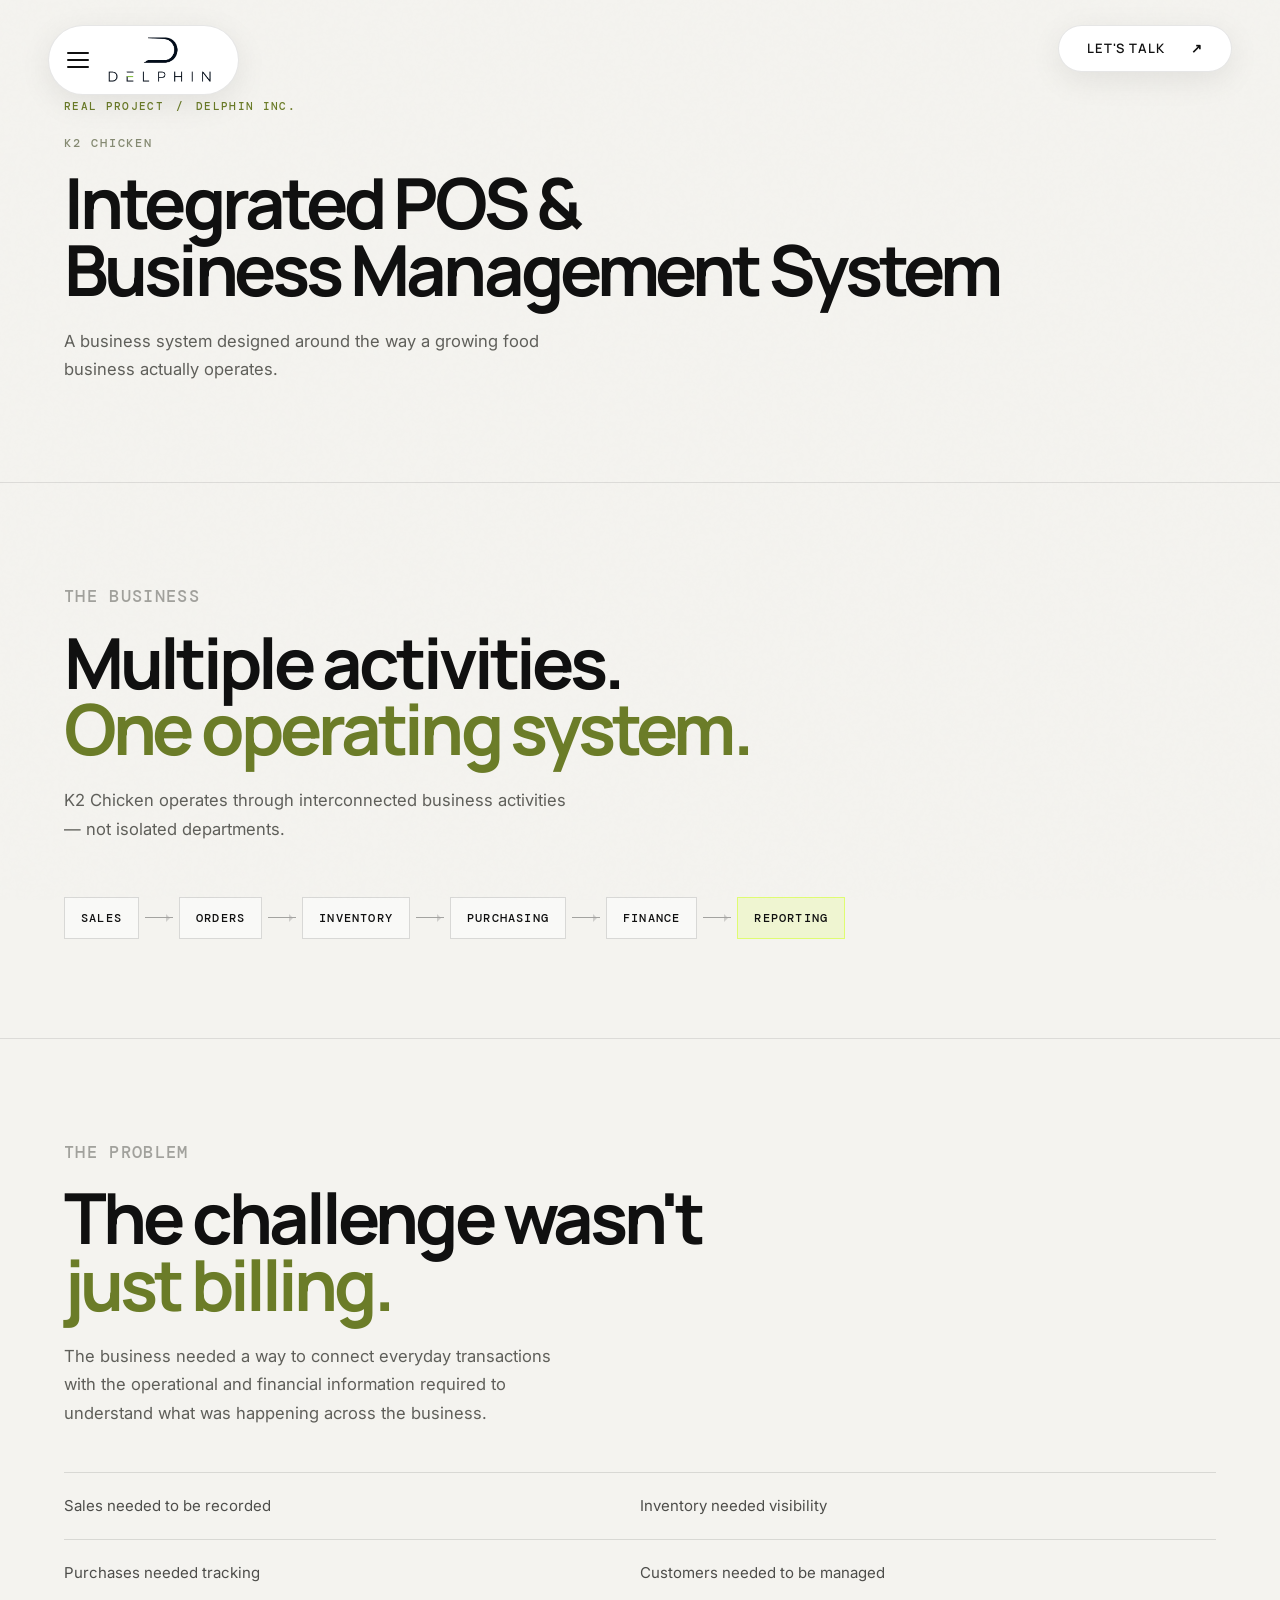
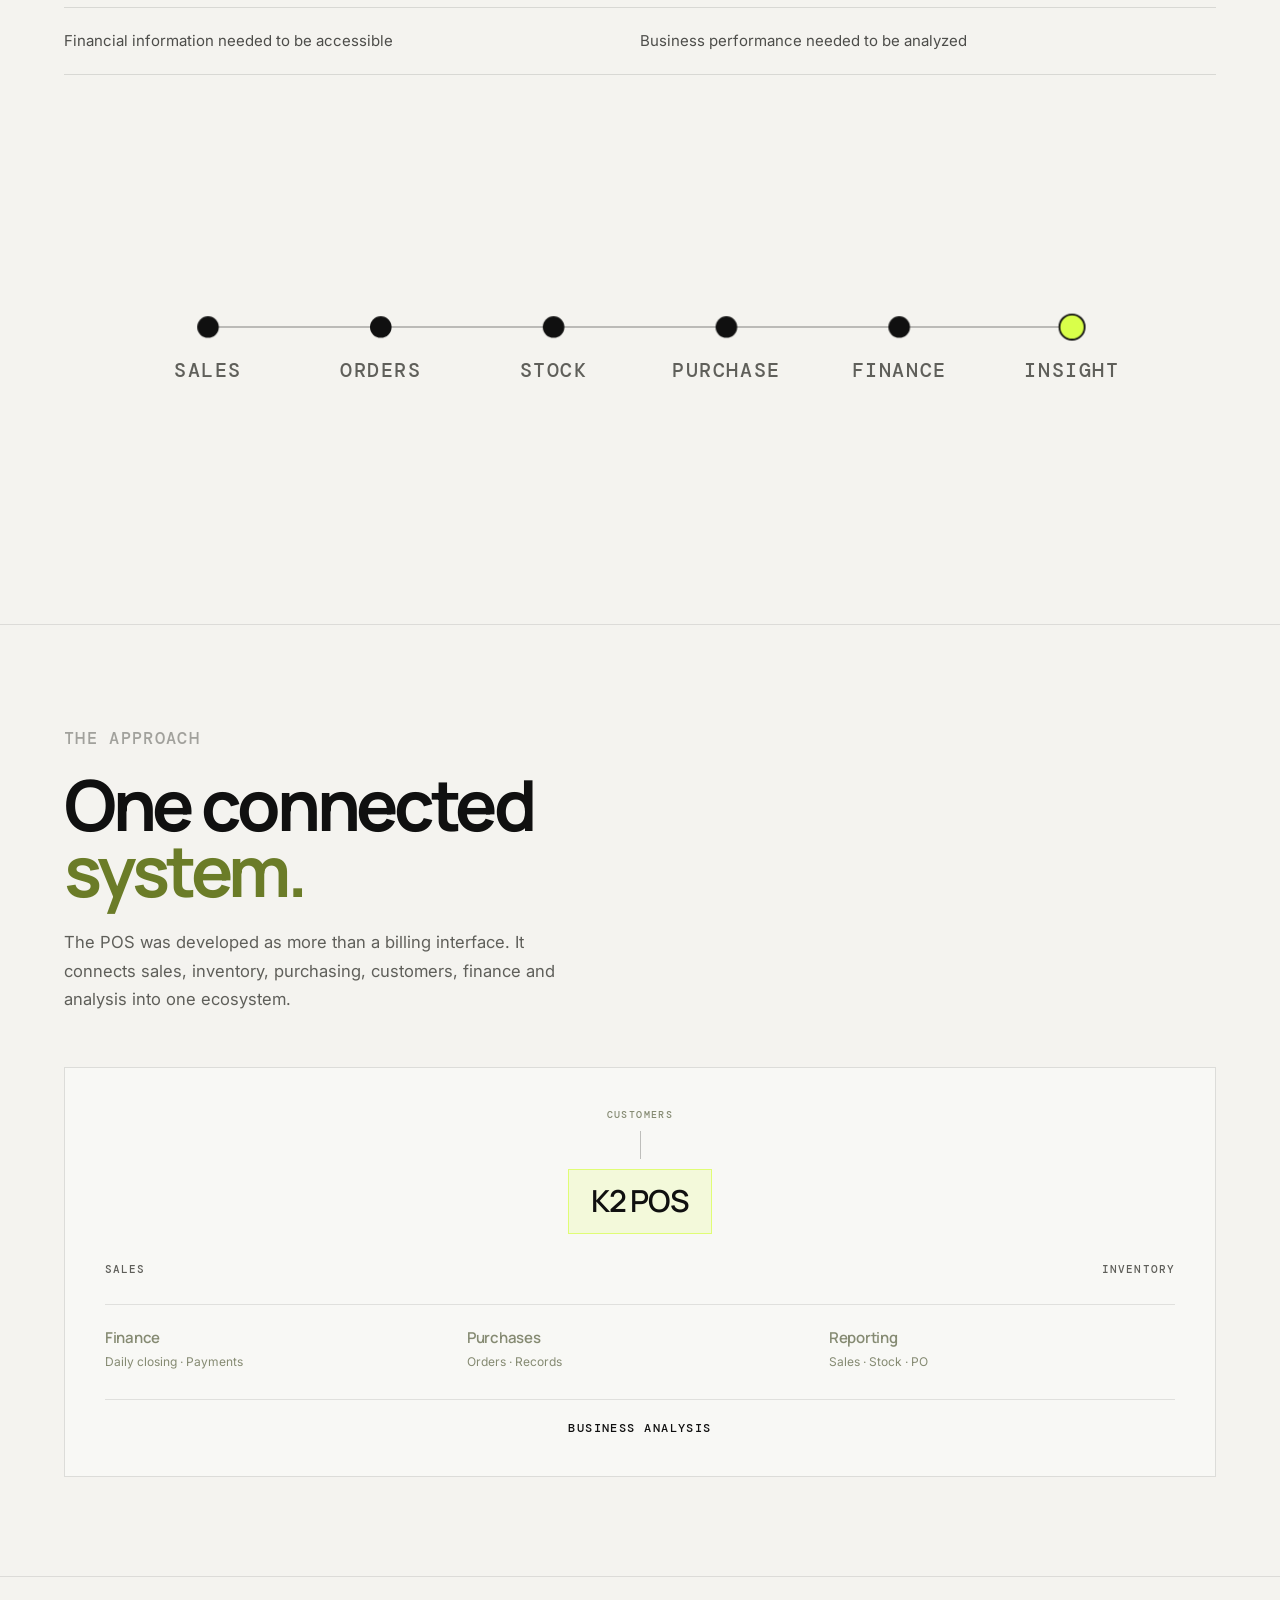
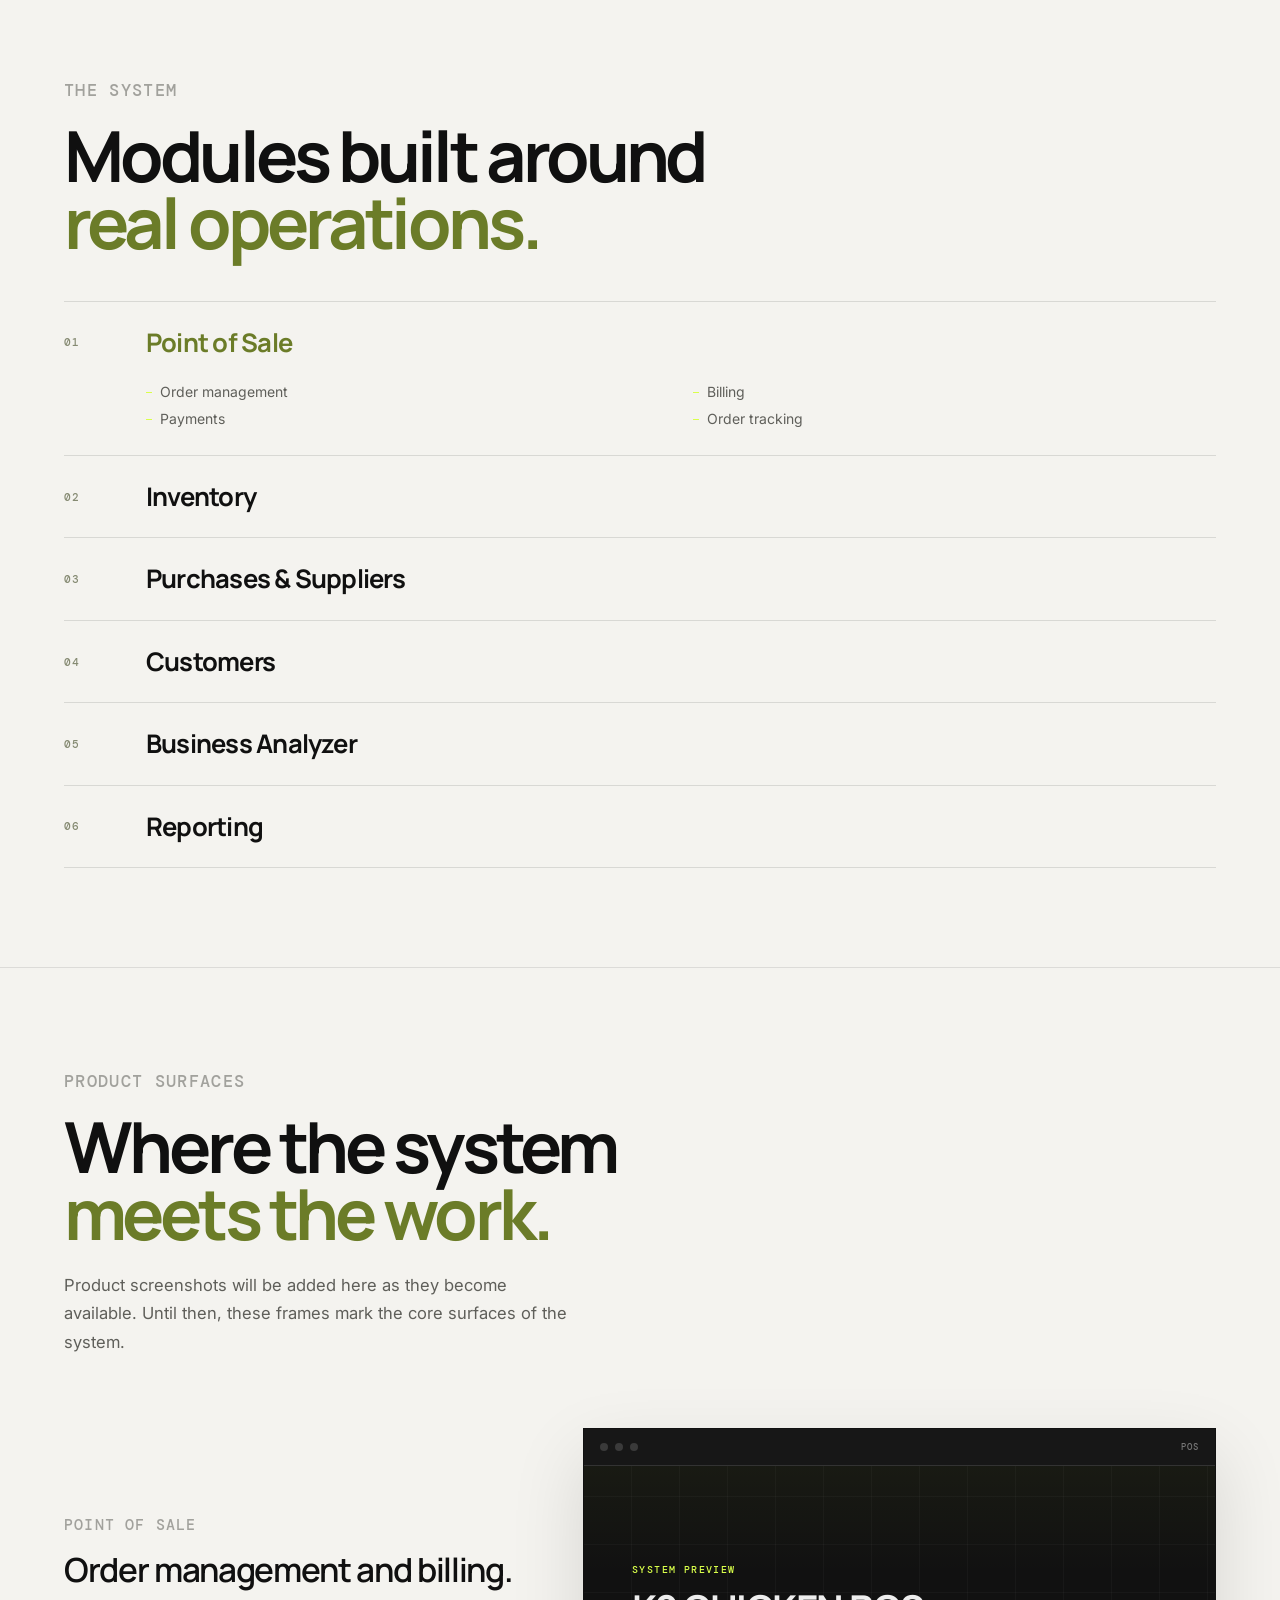
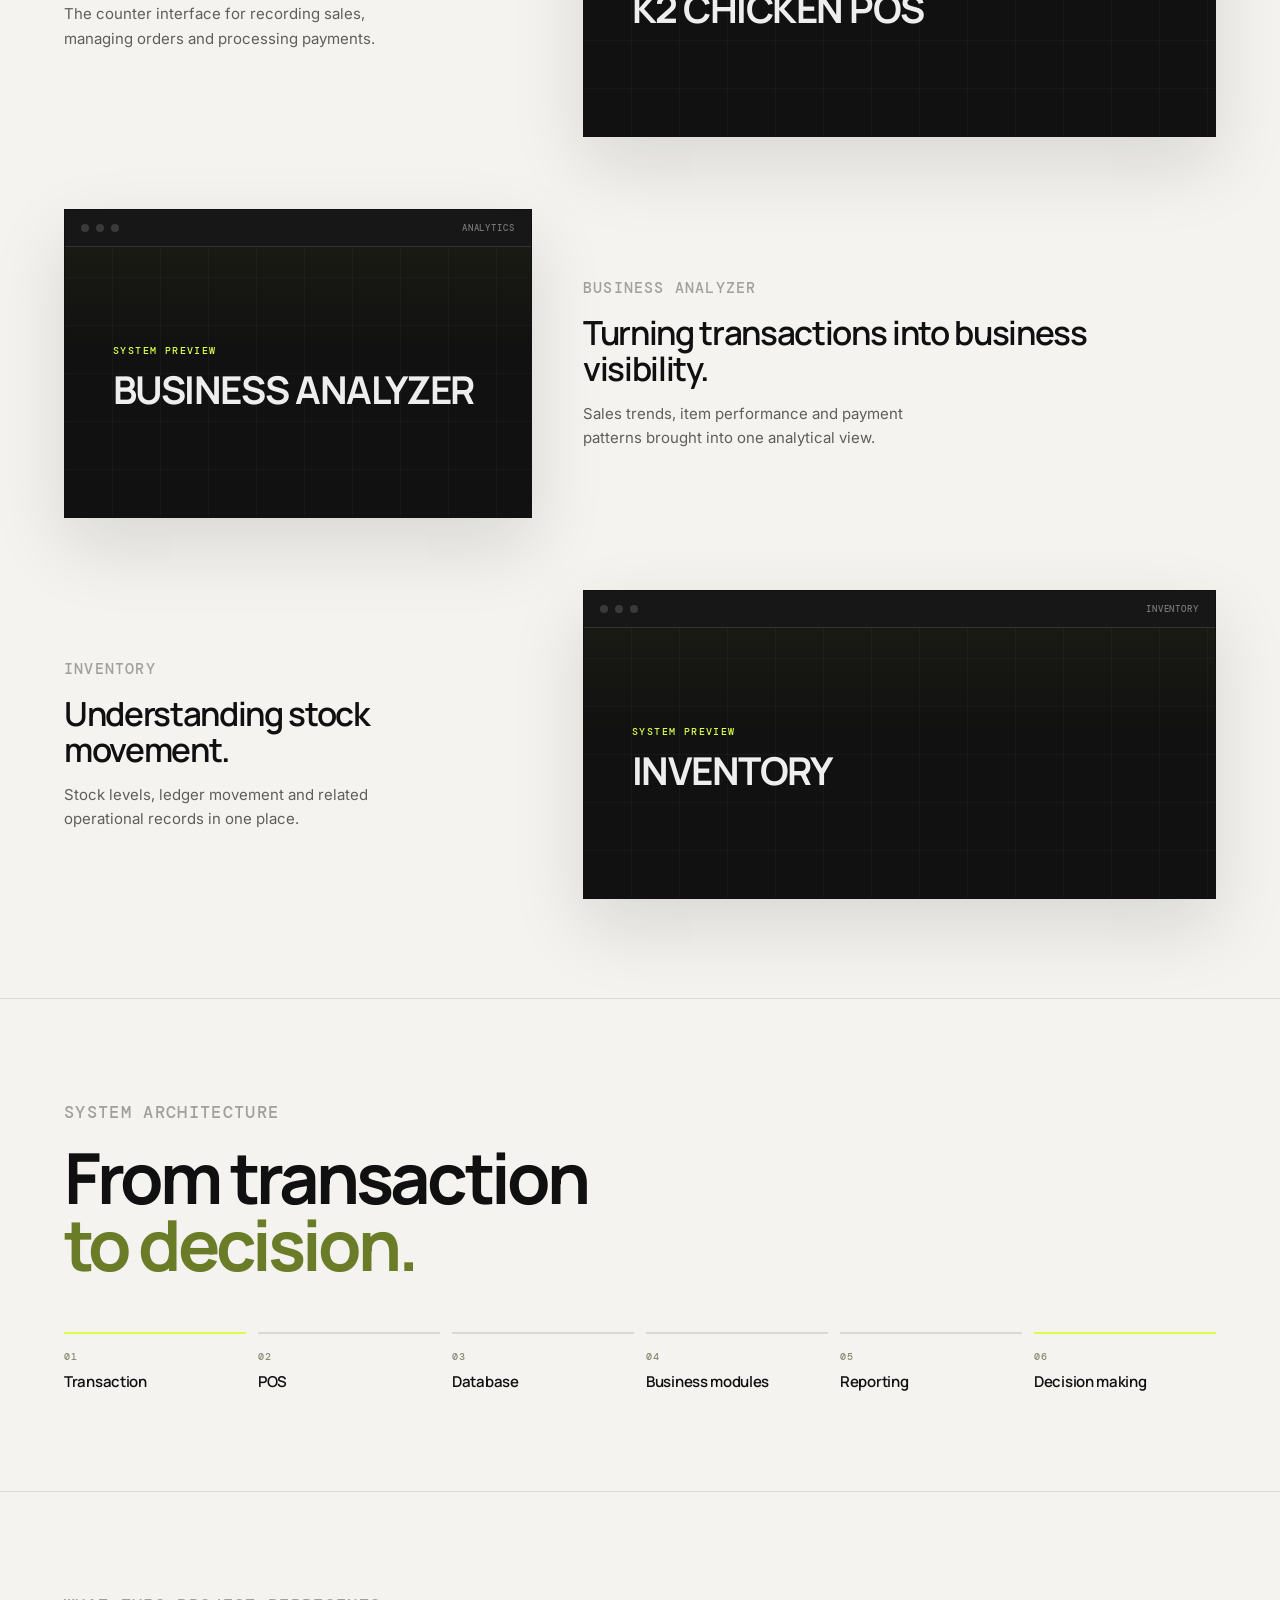
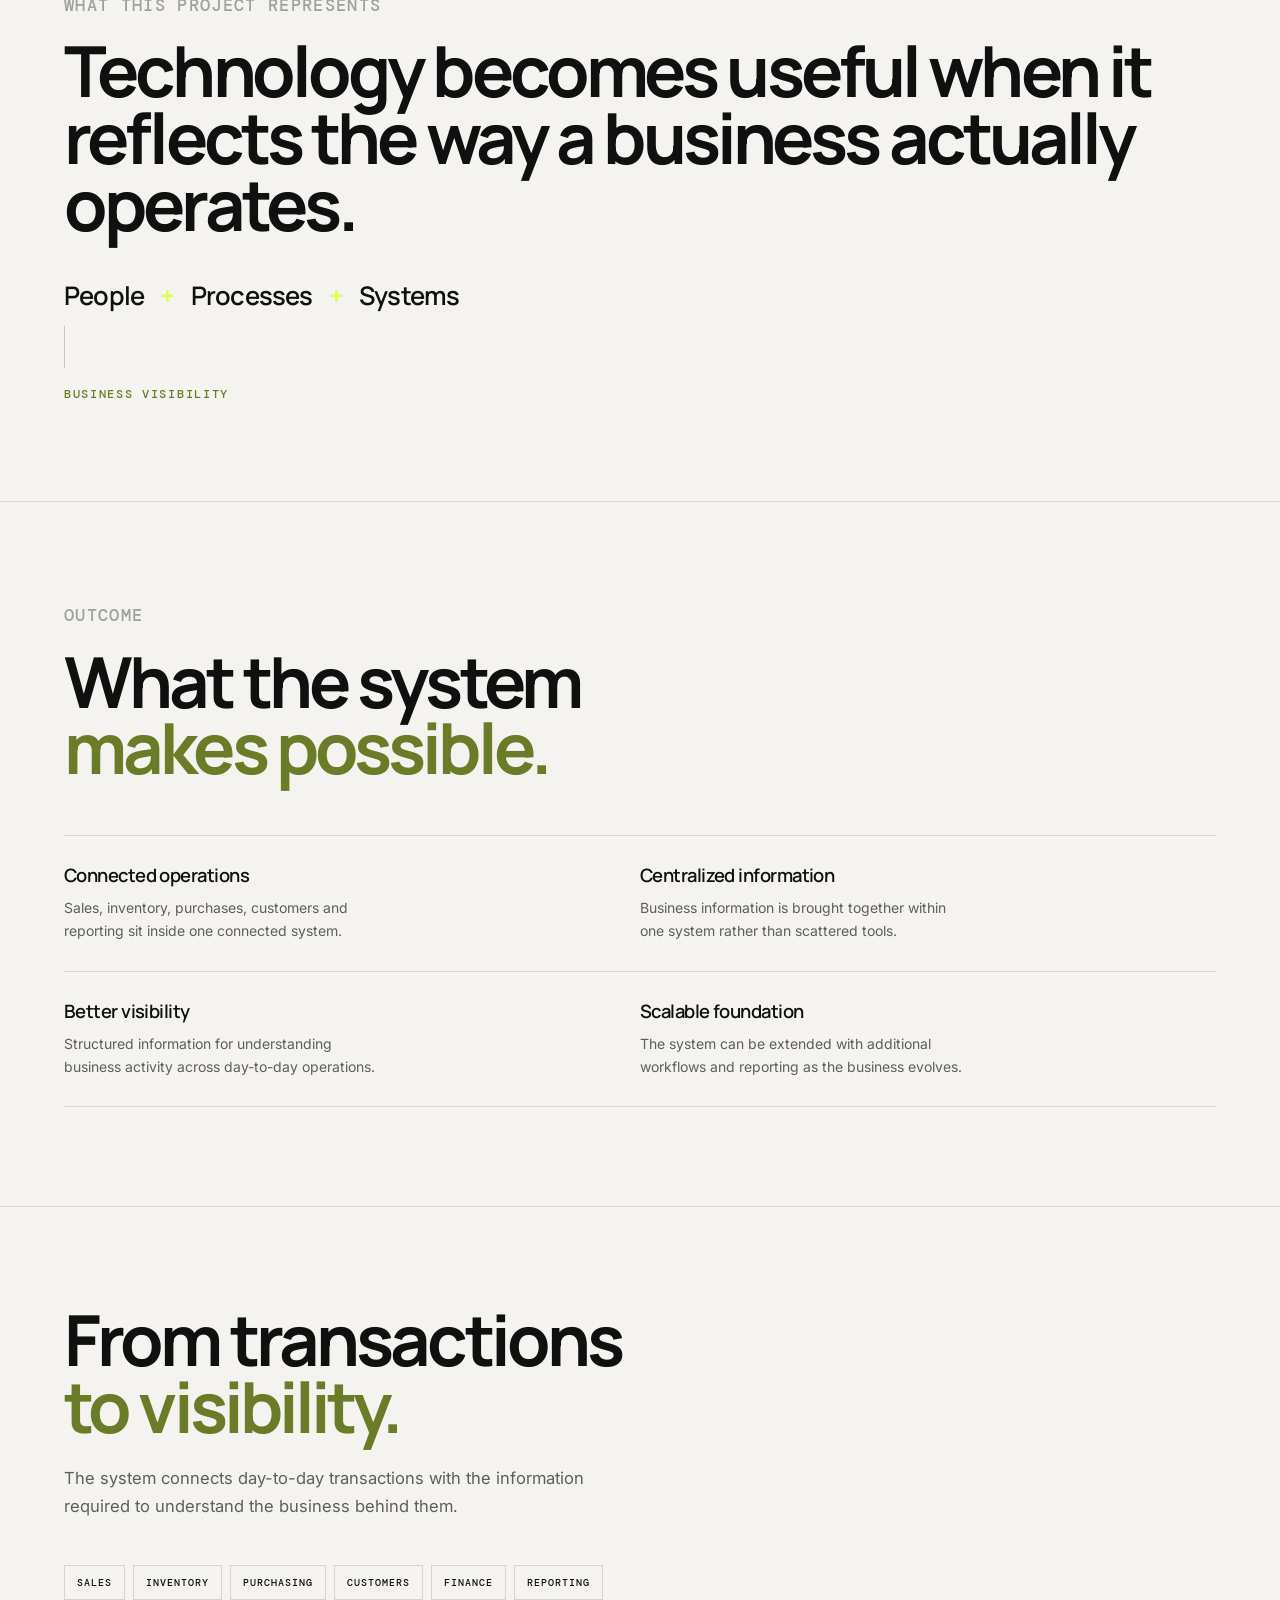
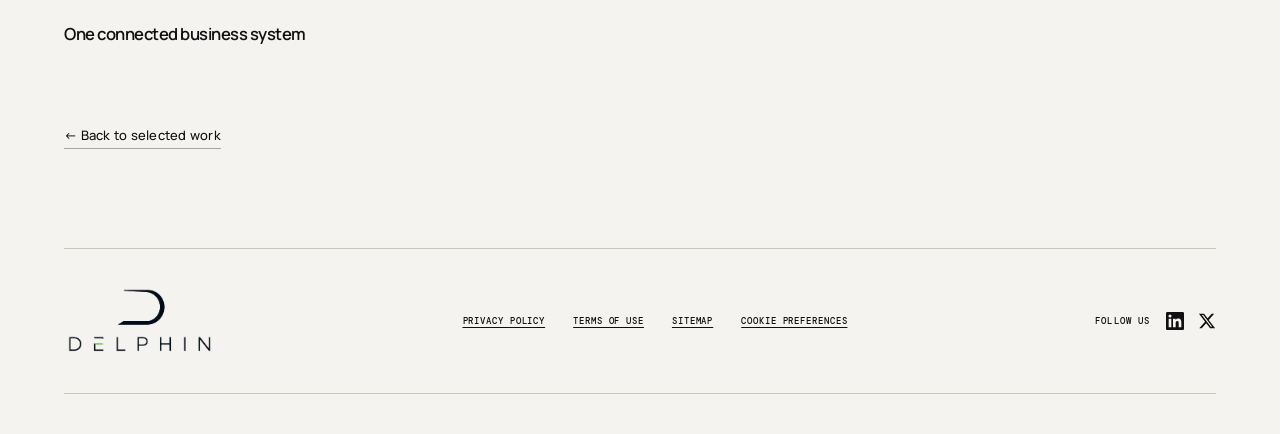
==== commit 59ef703a: "Add Privacy and Terms pages with responsive legal layout. Wire footer legal and X social links sitew" ====
--- a/work/k2-chicken/index.html
+++ b/work/k2-chicken/index.html
@@ -495,8 +495,8 @@
           />
         </a>
         <nav class="footer-legal" aria-label="Legal">
-          <a href="#">Privacy Policy</a>
-          <a href="#">Terms of Use</a>
+          <a href="../../privacy.html">Privacy Policy</a>
+          <a href="../../terms.html">Terms of Use</a>
           <a href="#">Sitemap</a>
           <a href="#">Cookie Preferences</a>
         </nav>
@@ -509,6 +509,8 @@
               target="_blank"
               rel="noopener noreferrer"
               ><svg width="18" height="18" viewBox="0 0 24 24" fill="currentColor" aria-hidden="true"><path d="M20.45 20.45h-3.55v-5.57c0-1.33-.02-3.04-1.85-3.04-1.85 0-2.13 1.45-2.13 2.94v5.67H9.35V9h3.41v1.56h.05c.48-.9 1.64-1.85 3.37-1.85 3.6 0 4.27 2.37 4.27 5.46v6.28zM5.34 7.43a2.06 2.06 0 1 1 0-4.12 2.06 2.06 0 0 1 0 4.12zM7.12 20.45H3.56V9h3.56v11.45zM22.23 0H1.77C.79 0 0 .77 0 1.73v20.54C0 23.23.79 24 1.77 24h20.46c.98 0 1.77-.77 1.77-1.73V1.73C24 .77 23.21 0 22.23 0z"/></svg></a>
+            <a href="https://x.com/Delphin_India" aria-label="X" target="_blank" rel="noopener noreferrer"
+              ><svg width="18" height="18" viewBox="0 0 24 24" fill="currentColor" aria-hidden="true"><path d="M18.244 2.25h3.308l-7.227 8.26 8.502 11.24H16.17l-5.214-6.817L4.99 21.75H1.68l7.73-8.835L1.254 2.25H8.08l4.713 6.231zm-1.161 17.52h1.833L7.084 4.126H5.117z"/></svg></a>
           </div>
         </div>
       </div>
--- a/styles.css
+++ b/styles.css
@@ -1,4 +1,4 @@
-*{box-sizing:border-box}html{scroll-behavior:smooth}body{margin:0;background:#f4f3ef;color:#101010;font-family:Inter,Arial,sans-serif;overflow-x:hidden}.noise{position:fixed;inset:0;pointer-events:none;opacity:.035;z-index:20;background-image:url("data:image/svg+xml,%3Csvg viewBox='0 0 160 160' xmlns='http://www.w3.org/2000/svg'%3E%3Cfilter id='n'%3E%3CfeTurbulence type='fractalNoise' baseFrequency='.9' numOctaves='3' stitchTiles='stitch'/%3E%3C/filter%3E%3Crect width='100%25' height='100%25' filter='url(%23n)' opacity='.35'/%3E%3C/svg%3E")}.progress{position:fixed;top:0;left:0;width:0;height:3px;background:hsl(73, 100%, 65%);z-index:100}.nav{position:fixed;top:0;left:0;width:100%;height:78px;padding:0 5vw;display:flex;align-items:center;justify-content:space-between;z-index:50;mix-blend-mode:difference;color:#fff}.brand{display:flex;align-items:center;gap:11px;text-decoration:none;color:inherit;font:700 15px/1 Manrope,sans-serif;letter-spacing:.08em}.brand-mark{width:28px;height:28px;border:1px solid currentColor;border-radius:50%;display:grid;place-items:center;font-size:12px}.brand-dot{color:#d9ff4a}.nav-links{display:flex;gap:34px}.nav-links a,.nav-cta{color:inherit;text-decoration:none;font-size:12px}.nav-links a{opacity:.72;transition:.25s}.nav-links a:hover{opacity:1}.nav-cta{border:1px solid rgba(255,255,255,.5);border-radius:100px;padding:12px 17px}.nav-cta span{margin-left:10px}.menu{display:none;background:none;border:0;color:white}.section-light,.section-dark{position:relative;padding:12vh 5vw}.section-dark{background:#0b0b0b;color:#f7f7f3}
+*{box-sizing:border-box}html{scroll-behavior:smooth;-webkit-text-size-adjust:100%;text-size-adjust:100%}body{margin:0;background:#f4f3ef;color:#101010;font-family:Inter,Arial,sans-serif;overflow-x:hidden}.noise{position:fixed;inset:0;pointer-events:none;opacity:.035;z-index:20;background-image:url("data:image/svg+xml,%3Csvg viewBox='0 0 160 160' xmlns='http://www.w3.org/2000/svg'%3E%3Cfilter id='n'%3E%3CfeTurbulence type='fractalNoise' baseFrequency='.9' numOctaves='3' stitchTiles='stitch'/%3E%3C/filter%3E%3Crect width='100%25' height='100%25' filter='url(%23n)' opacity='.35'/%3E%3C/svg%3E")}.progress{position:fixed;top:0;left:0;width:0;height:3px;background:hsl(73, 100%, 65%);z-index:100}.nav{position:fixed;top:0;left:0;width:100%;height:78px;padding:0 5vw;display:flex;align-items:center;justify-content:space-between;z-index:50;mix-blend-mode:difference;color:#fff}.brand{display:flex;align-items:center;gap:11px;text-decoration:none;color:inherit;font:700 15px/1 Manrope,sans-serif;letter-spacing:.08em}.brand-mark{width:28px;height:28px;border:1px solid currentColor;border-radius:50%;display:grid;place-items:center;font-size:12px}.brand-dot{color:#d9ff4a}.nav-links{display:flex;gap:34px}.nav-links a,.nav-cta{color:inherit;text-decoration:none;font-size:12px}.nav-links a{opacity:.72;transition:.25s}.nav-links a:hover{opacity:1}.nav-cta{border:1px solid rgba(255,255,255,.5);border-radius:100px;padding:12px 17px}.nav-cta span{margin-left:10px}.menu{display:none;background:none;border:0;color:white}.section-light,.section-dark{position:relative;padding:12vh 5vw}.section-dark{background:#0b0b0b;color:#f7f7f3}
 .statement.section-dark{background:#0b0b0b}.section-index{font:500 10px/1 DM Mono,monospace;letter-spacing:.12em;opacity:.5;margin-bottom:4vw}.hero{min-height:100vh;padding:0 5vw;display:block;position:relative;background:#f4f3ef}.eyebrow,.kicker{font:500 11px DM Mono,monospace;letter-spacing:.08em;text-transform:uppercase}.section-dark em,.section-light em{font-style:normal;color:#858a72}.hero-text{font-size:16px;line-height:1.65;max-width:500px;color:#4d4d4a}.hero-actions{display:flex;align-items:center;gap:25px;margin-top:36px}.button{display:inline-flex;align-items:center;gap:30px;text-decoration:none;border-radius:100px;padding:15px 20px;font-size:12px}.button-dark{background:#101010;color:#fff}.button-light{background:#f4f3ef;color:#101010;margin-top:28px}.text-link{color:inherit;text-decoration:none;font-size:22px;border-bottom:1px solid currentColor;padding-bottom:5px}.text-link span{margin-left:14px}.statement{display:flex;flex-direction:column}.statement-grid{display:grid;grid-template-columns:.8fr 1.6fr 1fr;gap:4vw;align-items:end;margin:auto 0}.statement h2,.intro h2,.method h2,.cap-head h2,.work-head h2,.outcome-head h2,.why h2,.team-head h2,.insight-head h2,.contact h2{font:700 clamp(3rem,6.7vw,7.5rem)/.9 Manrope;letter-spacing:-.065em;margin:0}.statement h2 em{color:#d9ff4a}.body-copy{font-size:15px;line-height:1.7;max-width:500px}.connection-map{display:flex;align-items:center;gap:12px;margin-top:auto;padding-top:10vw;font:500 9px DM Mono;letter-spacing:.1em;opacity:.7}.connection-map i{height:1px;background:#777;flex:1}.intro-grid{display:grid;grid-template-columns:1.35fr .8fr;gap:10vw}.large-copy{font:500 26px/1.25 Manrope;letter-spacing:-.025em;max-width:500px}.muted{color:#65655f;margin:30px 0}.method{background:#f4f3ef}.method-head{display:grid;grid-template-columns:1.2fr .7fr;gap:10vw;margin-bottom:7vw}.method-head p,.cap-head p,.work-head p,.team-head p{max-width:420px;line-height:1.65;color:#66655f;font-size:14px}.method-list{border-top:1px solid #bdbdb5}.method-item{display:grid;grid-template-columns:90px 1fr 1.4fr 30px;gap:30px;align-items:center;padding:27px 0;border-bottom:1px solid #bdbdb5;transition:.35s}.method-item:hover,.method-item.active{padding-left:18px;background:rgba(255,255,255,.25)}.method-number,.cap-num,.work-info>span,.person>span,.insight-grid span{font:500 9px DM Mono;letter-spacing:.1em;opacity:.55}.method-item h3{font:600 28px Manrope;letter-spacing:-.04em;margin:0}.method-item p{font-size:13px;line-height:1.5;max-width:430px;margin:0;color:#65655f}.method-arrow{font-size:18px}.capabilities{padding-bottom:12vw}.cap-head{display:grid;grid-template-columns:1.2fr .7fr;gap:10vw;margin-bottom:7vw}.cap-list{border-top:1px solid #444}.cap-item{display:grid;grid-template-columns:70px 1fr 1.1fr 40px;align-items:center;gap:25px;border-bottom:1px solid #444;padding:31px 0;transition:.45s cubic-bezier(.2,.7,.2,1);cursor:pointer}.cap-item:hover{padding:45px 25px;background:#171717}.cap-item h3{font:600 27px Manrope;letter-spacing:-.045em;margin:0}.cap-item p{font-size:12px;line-height:1.55;color:#a8a8a2;margin:0}.cap-arrow{font-size:20px;transition:.35s}.cap-item:hover .cap-arrow{transform:translate(5px,-5px);color:#d9ff4a}.work-head{display:grid;grid-template-columns:1.2fr .65fr;gap:8vw;margin-bottom:7vw}.work-list{display:flex;flex-direction:column;gap:8vw}.work-card{display:grid;grid-template-columns:1.35fr .75fr;gap:5vw;align-items:center}.work-card.reverse{grid-template-columns:.75fr 1.35fr}.work-card.reverse .work-visual{order:2}.work-card.reverse .work-info{order:1}.work-visual{min-height:480px;background:#deddd5;display:grid;place-items:center;overflow:hidden}.demo-window{width:78%;min-height:285px;background:#111;color:#eee;padding:25px;box-shadow:0 30px 80px rgba(0,0,0,.18);transform:rotate(-2deg);transition:.6s}.work-card:hover .demo-window{transform:rotate(0) scale(1.025)}.demo-top{display:flex;justify-content:space-between;border-bottom:1px solid #444;padding-bottom:13px;font:500 8px DM Mono;letter-spacing:.08em}.demo-top span:last-child{color:#d9ff4a}.metric-row{display:grid;grid-template-columns:repeat(3,1fr);gap:10px;padding:40px 0}.metric-row small{display:block;color:#777;font:8px DM Mono}.metric-row strong{font:600 29px Manrope;display:block;margin-top:6px}.flow{display:flex;align-items:center;gap:8px;flex-wrap:wrap;font:8px DM Mono;color:#bdbdb8}.flow span{border:1px solid #444;padding:8px}.flow i{font-style:normal;color:#d9ff4a}.work-info>span{display:block}.work-info h3{font:600 38px/.98 Manrope;letter-spacing:-.05em;margin:22px 0}.work-info p{font-size:12px;color:#777;margin-bottom:32px}.work-info a,.insight-grid a{font-size:11px;color:inherit;text-decoration:none;border-bottom:1px solid #999;padding-bottom:5px}.bars{height:175px;display:flex;align-items:end;gap:9px;padding:25px 0}.bars i{display:block;flex:1;background:#d9ff4a;opacity:.8;min-height:8px}.demo-footer{display:grid;grid-template-columns:1fr 1fr 1fr 1fr;gap:10px;border-top:1px solid #444;padding-top:14px;font:8px DM Mono}.demo-footer strong{font-size:12px}.auto-flow{display:flex;flex-direction:column;align-items:center;gap:7px;padding:23px 0;font:9px DM Mono}.auto-flow b{font-weight:400;border:1px solid #444;width:62%;padding:9px;text-align:center}.auto-flow i{font-style:normal;color:#d9ff4a}.outcome-head{margin-bottom:8vw}.outcome-grid{display:grid;grid-template-columns:repeat(4,1fr);border-top:1px solid #444}.outcome-grid article{padding:35px 25px 0 0;border-right:1px solid #444;margin-right:25px}.outcome-grid article:last-child{border:0}.outcome-grid strong{display:block;font:600 37px Manrope;letter-spacing:-.05em}.outcome-grid span{display:block;font:500 27px Manrope;color:#d9ff4a;letter-spacing:-.04em}.outcome-grid p{font-size:12px;color:#999;line-height:1.6;margin-top:28px}.why-grid{display:grid;grid-template-columns:1.2fr .8fr;gap:9vw}.why h2{font-size:clamp(3.2rem,5.6vw,6rem)}.why-points{border-top:1px solid #bbb}.why-points>div{display:grid;grid-template-columns:45px 1fr;gap:15px;padding:27px 0;border-bottom:1px solid #bbb}.why-points span{font:500 9px DM Mono;opacity:.5}.why-points h3{font:600 20px Manrope;margin:0}.why-points p{font-size:12px;color:#666;line-height:1.6;margin:10px 0 0;grid-column:2}.team-head{display:grid;grid-template-columns:1.2fr .7fr;gap:10vw;margin-bottom:8vw}.team-grid{display:grid;grid-template-columns:repeat(4,1fr);gap:18px}.person{border-top:1px solid #444;padding-top:18px;position:relative}.avatar{height:250px;margin:22px 0;background:linear-gradient(135deg,#202020,#343434);display:grid;place-items:center;font:700 55px Manrope;color:#777;letter-spacing:-.08em}.person h3{font:600 19px Manrope;margin:0}.person p{font-size:11px;color:#888}.insight-head{display:flex;justify-content:space-between;align-items:end;gap:40px;margin-bottom:7vw}.insight-grid{display:grid;grid-template-columns:repeat(3,1fr);border-top:1px solid #bbb}.insight-grid article{padding:27px 25px 35px 0;border-right:1px solid #bbb;margin-right:25px}.insight-grid article:last-child{border:0}.insight-grid h3{font:600 26px/1.05 Manrope;letter-spacing:-.04em;margin:35px 0 40px}.insight-grid p{font-size:11px;color:#777}.contact{display:grid;place-items:center;text-align:center;padding:12vh 5vw}.contact-inner{max-width:1100px}.contact h2{font-size:clamp(3.4rem,7vw,7.5rem);margin-top:35px}.contact-inner>p:not(.eyebrow){font:500 25px Manrope;color:#d9ff4a}.footer{padding-top:50px;padding-bottom:35px}.footer-top{display:flex;justify-content:space-between;align-items:center;padding-bottom:45px;border-bottom:1px solid #333}.footer-top p{font-size:11px;color:#888}.footer-bottom{display:flex;justify-content:space-between;gap:20px;padding-top:25px;font:9px DM Mono;color:#777}.footer-bottom a{color:#fff;text-decoration:none}.reveal{opacity:0;transform:translateY(12px);transition:opacity .7s ease,transform .7s cubic-bezier(.2,.7,.2,1)}.reveal.visible{opacity:1;transform:none}@media(max-width:900px){.nav-links,.nav-cta{display:none}.menu{display:flex;flex-direction:column;gap:5px}.menu span{display:block;width:24px;height:1px;background:white}.statement-grid,.intro-grid,.method-head,.cap-head,.work-head,.why-grid,.team-head{grid-template-columns:1fr;gap:35px}.statement-grid{margin-top:10vw}.connection-map{overflow:hidden;white-space:nowrap}.connection-map i{min-width:40px}.method-item{grid-template-columns:55px 1fr 25px}.method-item p{grid-column:2}.cap-item{grid-template-columns:50px 1fr 30px}.cap-item p{grid-column:2}.work-card,.work-card.reverse{grid-template-columns:1fr}.work-card.reverse .work-visual,.work-card.reverse .work-info{order:initial}.work-visual{min-height:350px}.outcome-grid{grid-template-columns:1fr 1fr;gap:0}.outcome-grid article{padding-bottom:35px;border-bottom:1px solid #444}.team-grid{grid-template-columns:1fr 1fr}.avatar{height:200px}.insight-grid{grid-template-columns:1fr}.insight-grid article{border-right:0;border-bottom:1px solid #bbb;margin:0}.footer-top,.footer-bottom{flex-direction:column;align-items:flex-start}}@media(max-width:560px){.hero-text{font-size:14px}.hero-actions{flex-wrap:wrap}.statement-grid{margin-top:6vw}.statement h2{font-size:3.5rem}.method-item h3{font-size:22px}.cap-item h3{font-size:22px}.work-info h3{font-size:31px}.outcome-grid{grid-template-columns:1fr}.team-grid{grid-template-columns:1fr}.insight-head{display:block}.insight-head .text-link{display:inline-block;margin-top:25px}.contact h2{font-size:3.5rem}.footer-top p{line-height:1.6}.nav{padding:0 6vw}}
 
 /* BCG-style footer */
@@ -1307,6 +1307,182 @@
 }
 
 /* ============================================================
+   Legal pages — Privacy / Terms
+   ============================================================ */
+.page-legal .reveal,
+.page-legal .reveal.visible{
+  opacity:1;
+  transform:none;
+}
+.legal-page{
+  width:100%;
+  max-width:760px;
+  margin:0 auto;
+  padding:clamp(110px,16vh,168px) clamp(20px,5vw,48px) clamp(48px,8vh,96px);
+  box-sizing:border-box;
+}
+.legal-hero{margin-bottom:clamp(24px,4vh,36px)}
+.legal-hero .kicker{margin:0 0 16px;opacity:.55}
+.legal-hero h1{
+  font:700 clamp(2rem,6.5vw,3.75rem)/1.05 Manrope,sans-serif;
+  letter-spacing:-.05em;
+  margin:0 0 14px;
+  color:#101010;
+  overflow-wrap:anywhere;
+  word-break:break-word;
+}
+.legal-updated{
+  font:500 11px/1.5 DM Mono,monospace;
+  letter-spacing:.06em;
+  color:#858a72;
+  margin:0;
+}
+.legal-intro{
+  display:grid;
+  gap:14px;
+  margin-bottom:clamp(28px,5vh,48px);
+  padding-bottom:clamp(24px,4vh,36px);
+  border-bottom:1px solid rgba(16,16,16,.12);
+}
+.legal-intro p,
+.legal-section p,
+.legal-section li{
+  font-size:clamp(14px,2.7vw,16px);
+  line-height:1.7;
+  color:#5f5f5a;
+  margin:0;
+  overflow-wrap:break-word;
+  word-wrap:break-word;
+}
+.legal-section{
+  padding:clamp(22px,3.5vh,36px) 0;
+  border-bottom:1px solid rgba(16,16,16,.08);
+}
+.legal-section:last-child{border-bottom:0}
+.legal-section h2{
+  font:600 clamp(1.1rem,3.4vw,1.5rem)/1.3 Manrope,sans-serif;
+  letter-spacing:-.03em;
+  margin:0 0 14px;
+  color:#101010;
+  display:flex;
+  flex-wrap:wrap;
+  align-items:baseline;
+  gap:6px 10px;
+}
+.legal-section h2 span{
+  font:500 12px DM Mono,monospace;
+  letter-spacing:.08em;
+  color:#6b7c28;
+  flex:0 0 auto;
+}
+.legal-section h4{
+  font:600 12px/1.4 Manrope,sans-serif;
+  letter-spacing:.04em;
+  text-transform:uppercase;
+  color:#101010;
+  margin:20px 0 10px;
+}
+.legal-section ul{
+  margin:12px 0 0;
+  padding:0 0 0 1.1em;
+  display:grid;
+  gap:8px;
+}
+.legal-section a{
+  color:#101010;
+  text-underline-offset:3px;
+  overflow-wrap:anywhere;
+}
+.legal-section a:hover{opacity:.6}
+.legal-section p + p,
+.legal-section ul + p{margin-top:12px}
+.legal-section strong{color:#101010;font-weight:600}
+
+@media(max-width:900px){
+  .legal-page{
+    padding-top:118px;
+    padding-inline:6vw;
+  }
+  .page-legal .footer-logo-img{height:48px}
+}
+@media(max-width:560px){
+  .legal-page{
+    padding:104px 5.5vw 56px;
+  }
+  .legal-hero h1{
+    font-size:clamp(1.85rem,9vw,2.35rem);
+  }
+  .legal-updated{font-size:10px}
+  .legal-section h2{font-size:1.05rem}
+  .legal-section ul{padding-left:1em}
+  .page-legal .footer-bar{
+    gap:22px;
+  }
+  .page-legal .footer-social{
+    width:100%;
+    justify-content:space-between;
+  }
+}
+
+/* Nav — avoid collision on small / resized windows */
+@media(max-width:560px){
+  .nav-pill-left{
+    left:max(12px,3.5vw);
+    top:14px;
+    padding:6px 14px 6px 10px;
+    gap:8px;
+  }
+  .nav-pill-right{
+    right:max(12px,3.5vw);
+    top:14px;
+    padding:12px 14px;
+    font-size:11px;
+    letter-spacing:.06em;
+  }
+  .brand-logo{height:36px}
+  .menu{height:34px}
+  .menu span{width:18px}
+  .work-info--featured h3{
+    font-size:clamp(1.55rem,7.5vw,2.2rem);
+  }
+  .work-ps{
+    max-width:none;
+    gap:14px;
+  }
+  .work-ps dd{font-size:14px}
+  .work-tags{margin-bottom:22px}
+  .work-viz{
+    min-height:240px;
+    padding:20px;
+  }
+  .work-viz__metric{font-size:clamp(2.4rem,12vw,3.4rem)}
+  .k2-preview__body{min-height:220px;padding:22px}
+  .k2-preview__title{font-size:1.45rem}
+  .site-footer--compact .footer-logo-img{height:44px}
+  .case-hero h1,
+  .case-section__head h2,
+  .case-close__inner h2{
+    font-size:clamp(1.85rem,9vw,2.6rem);
+  }
+  .case-hero,
+  .case-section{
+    padding-left:5.5vw;
+    padding-right:5.5vw;
+  }
+  .case-flow--column{
+    max-width:100%;
+  }
+  .case-flow__item{
+    width:100%;
+    text-align:center;
+  }
+}
+
+@media(max-width:380px){
+  .nav-pill-right span{display:none}
+}
+
+/* ============================================================
    Selected Work — K2 featured project
    ============================================================ */
 .work-card--featured{
@@ -1921,6 +2097,10 @@
     grid-template-columns:1fr;
     gap:28px;
   }
+  .work-info--featured h3{
+    font-size:clamp(1.75rem,5.5vw,2.6rem);
+  }
+  .work-ps{max-width:none}
   .case-needs,
   .case-module ul,
   .case-outcome-grid,
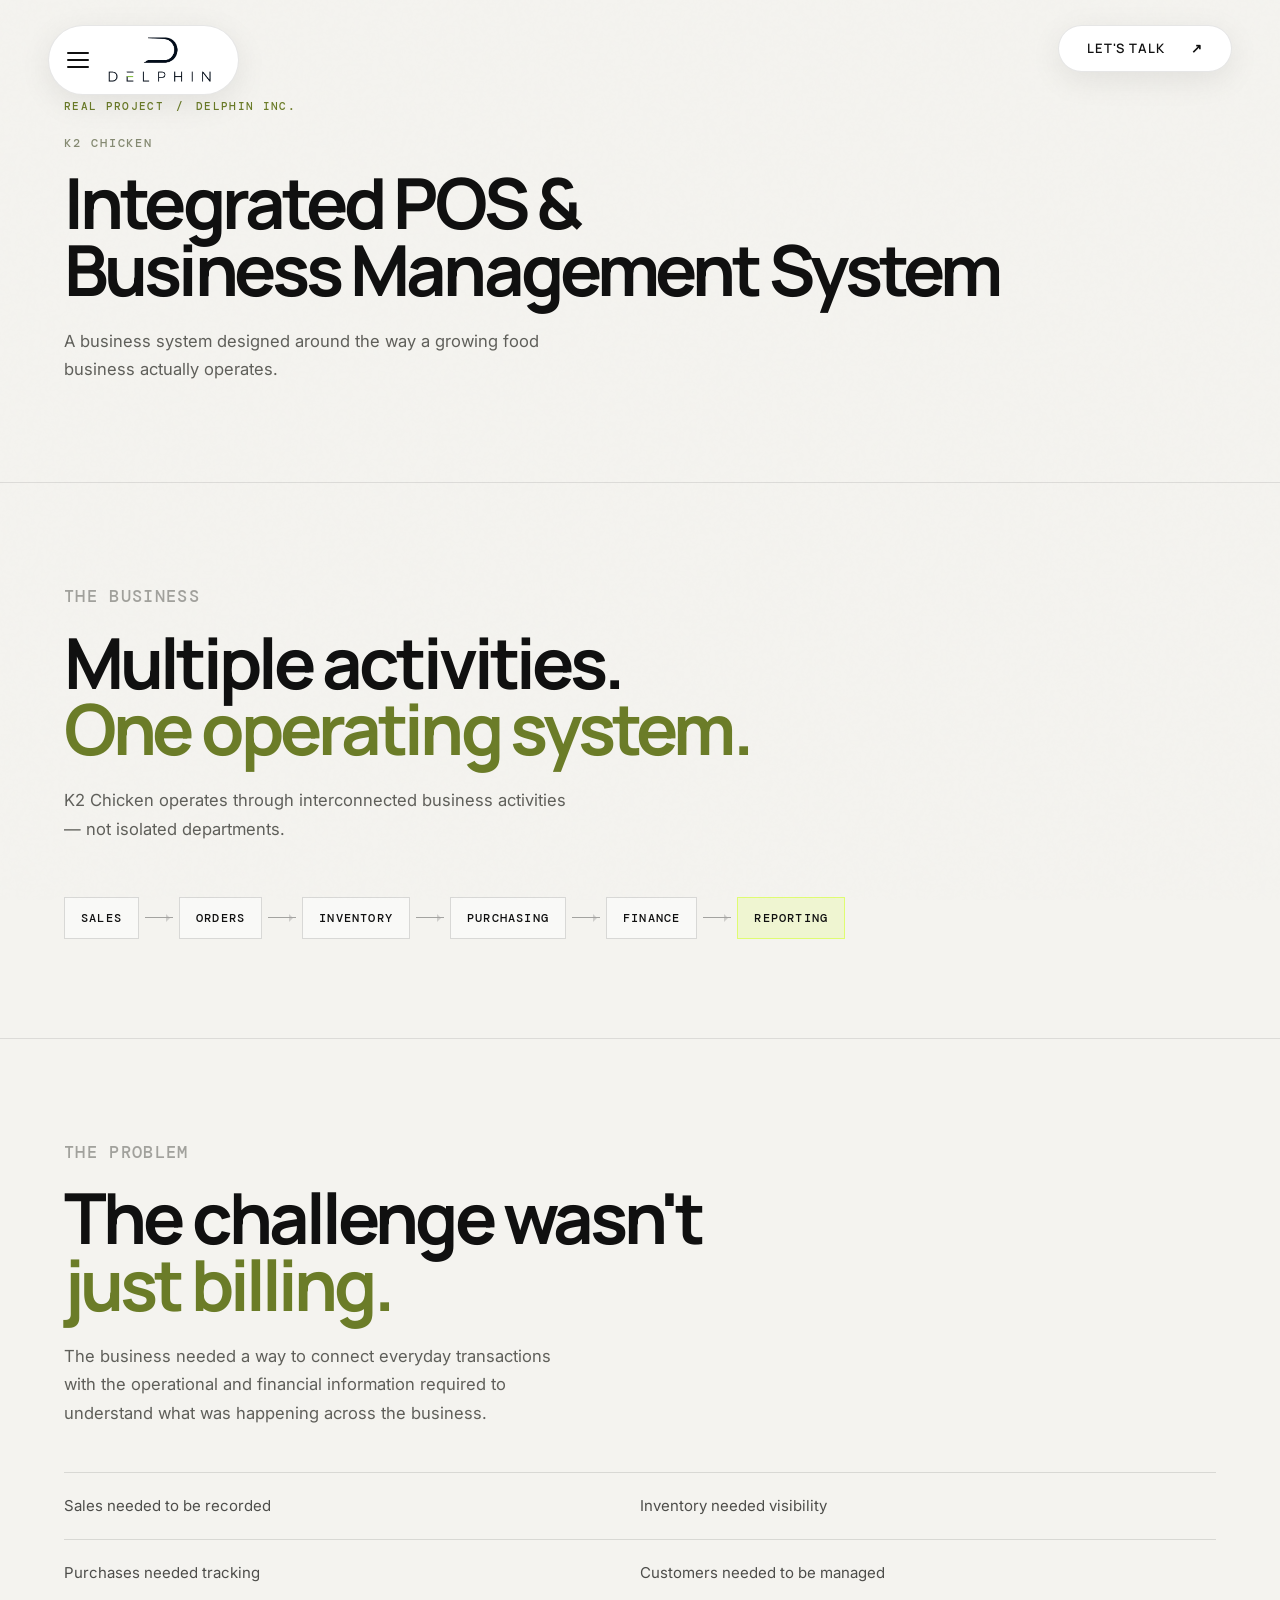
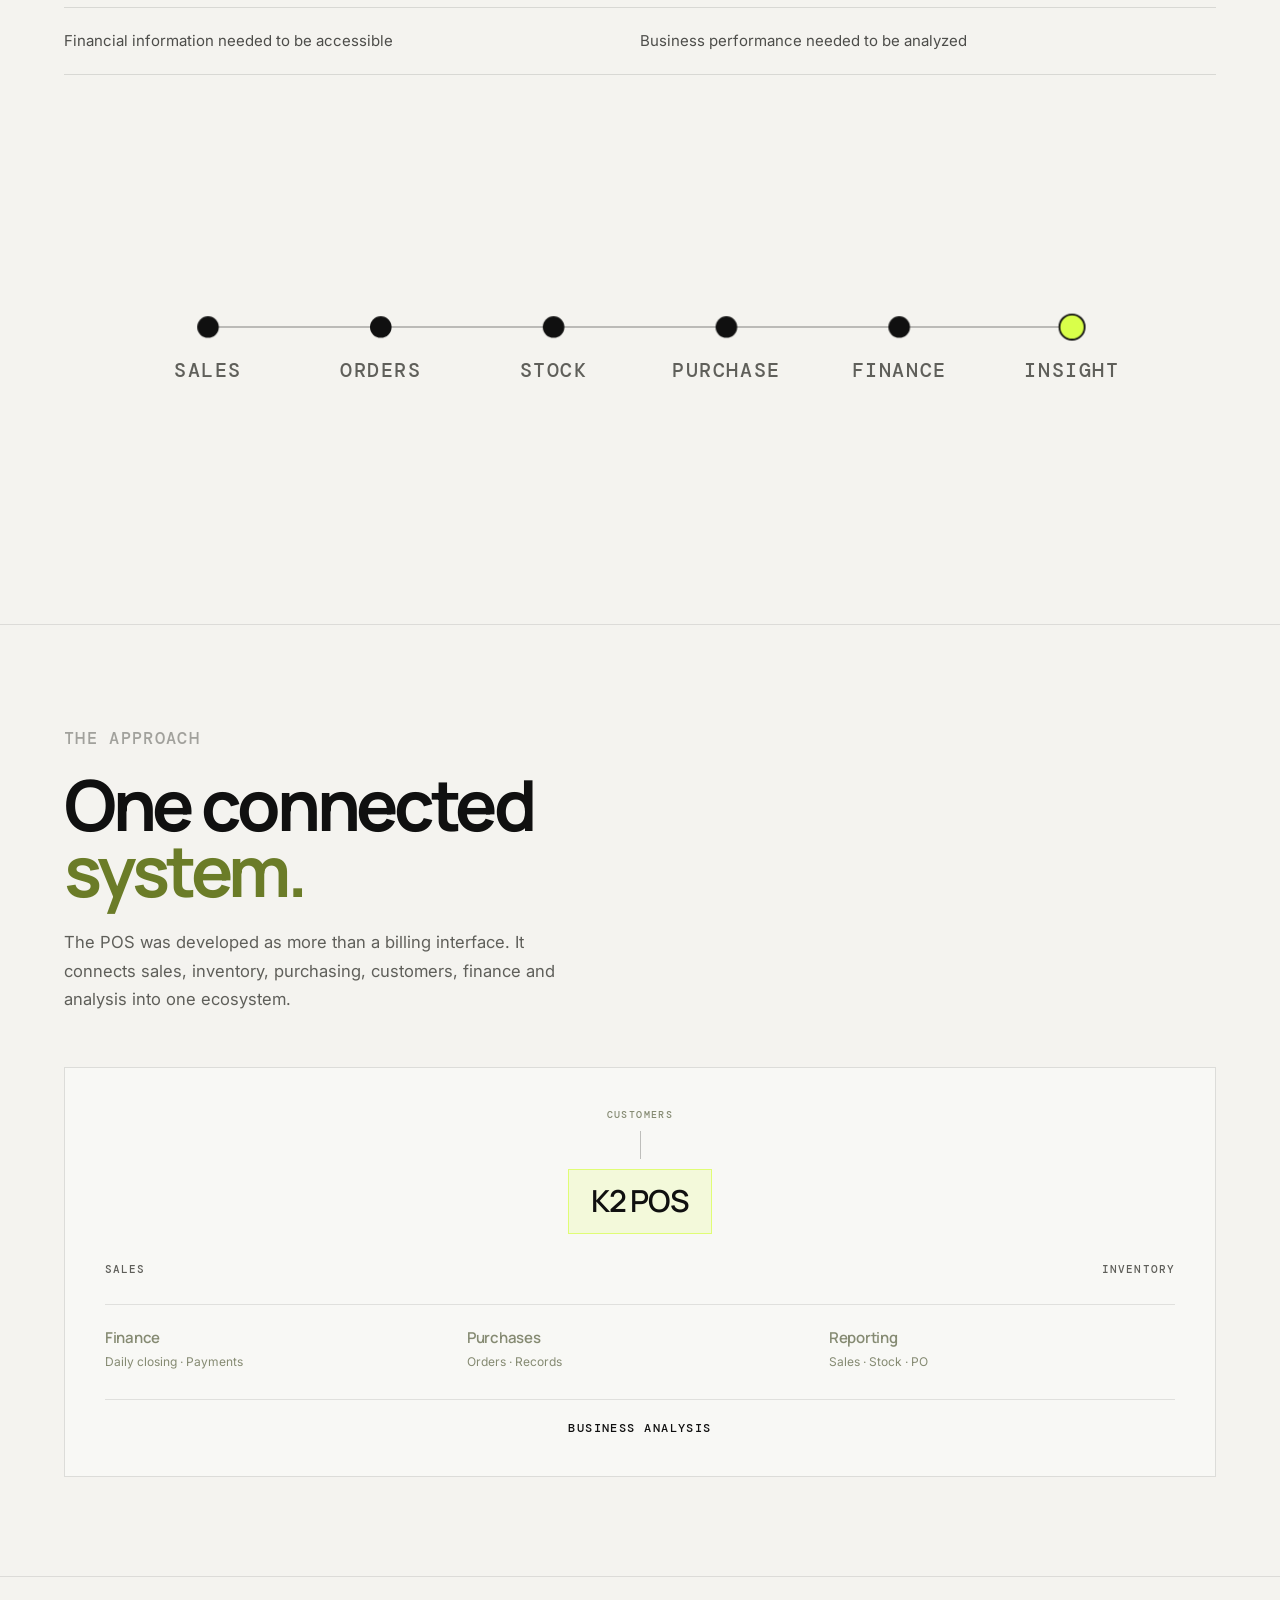
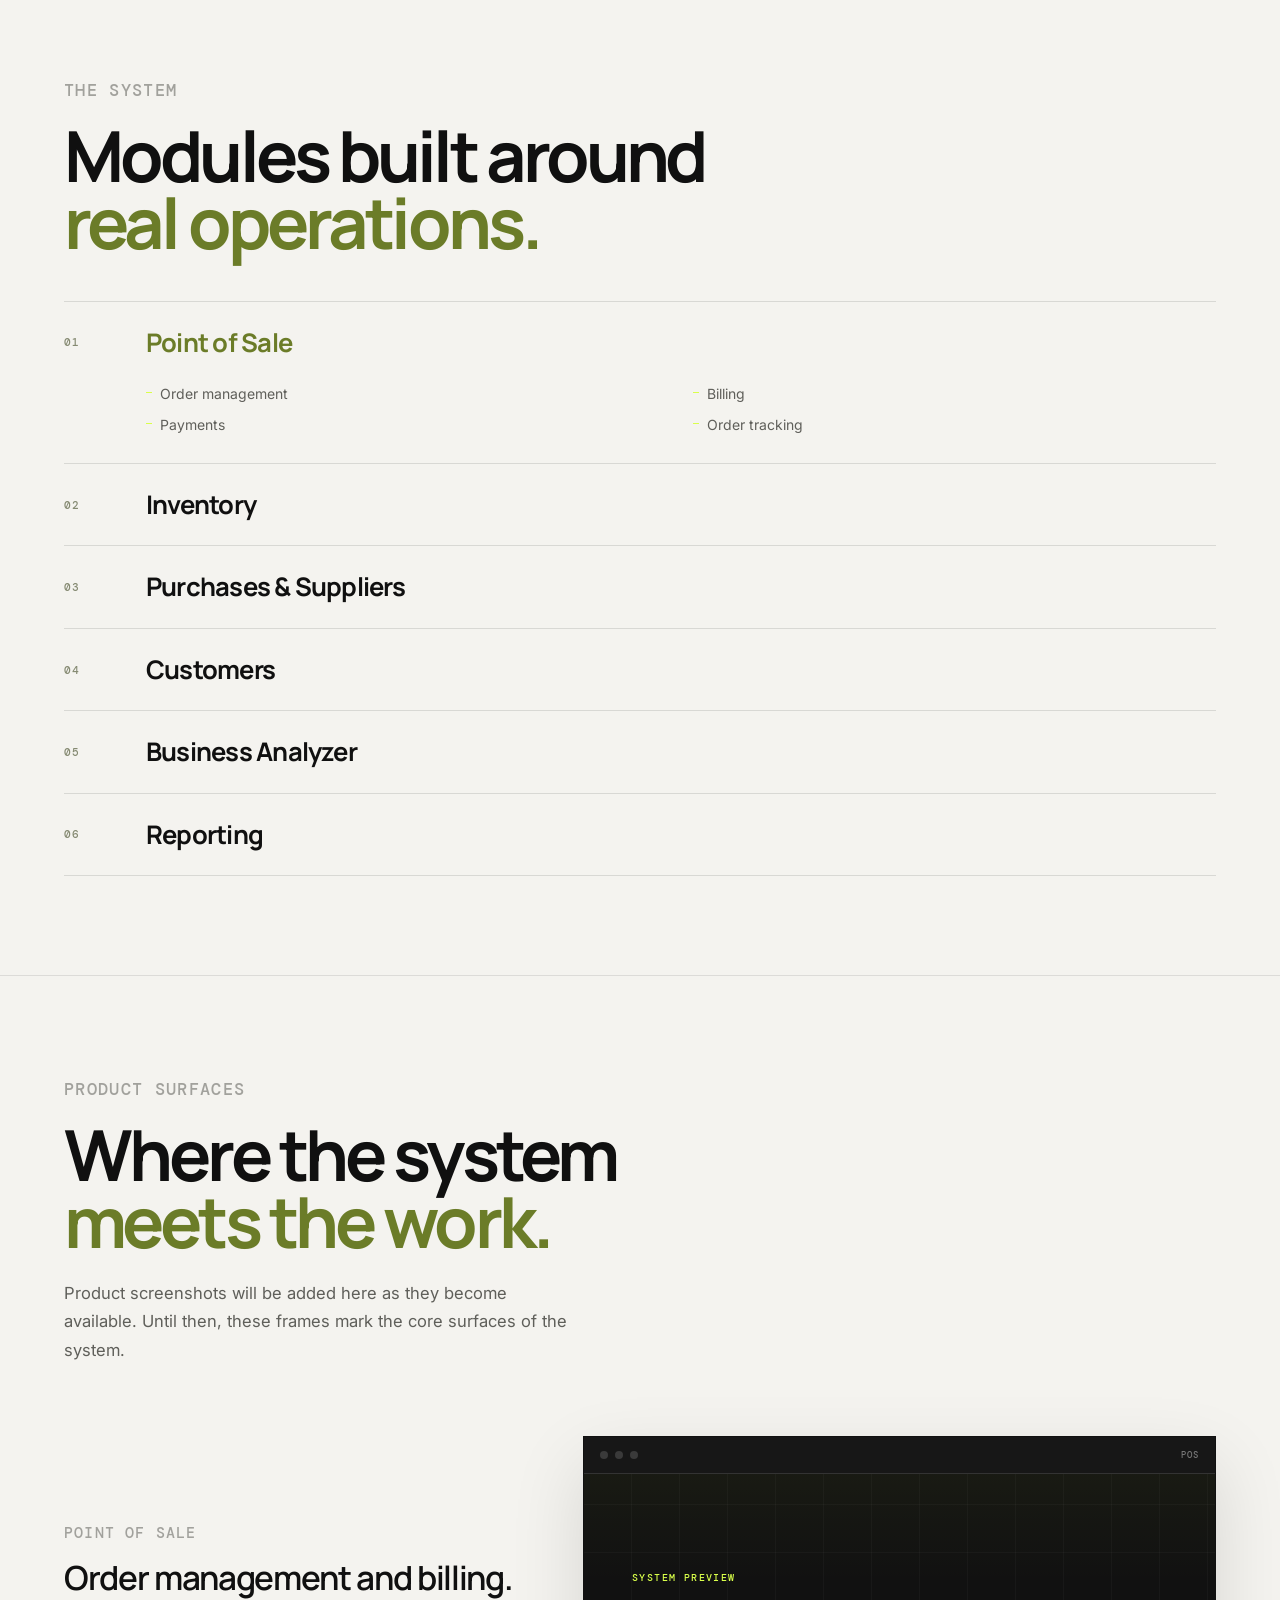
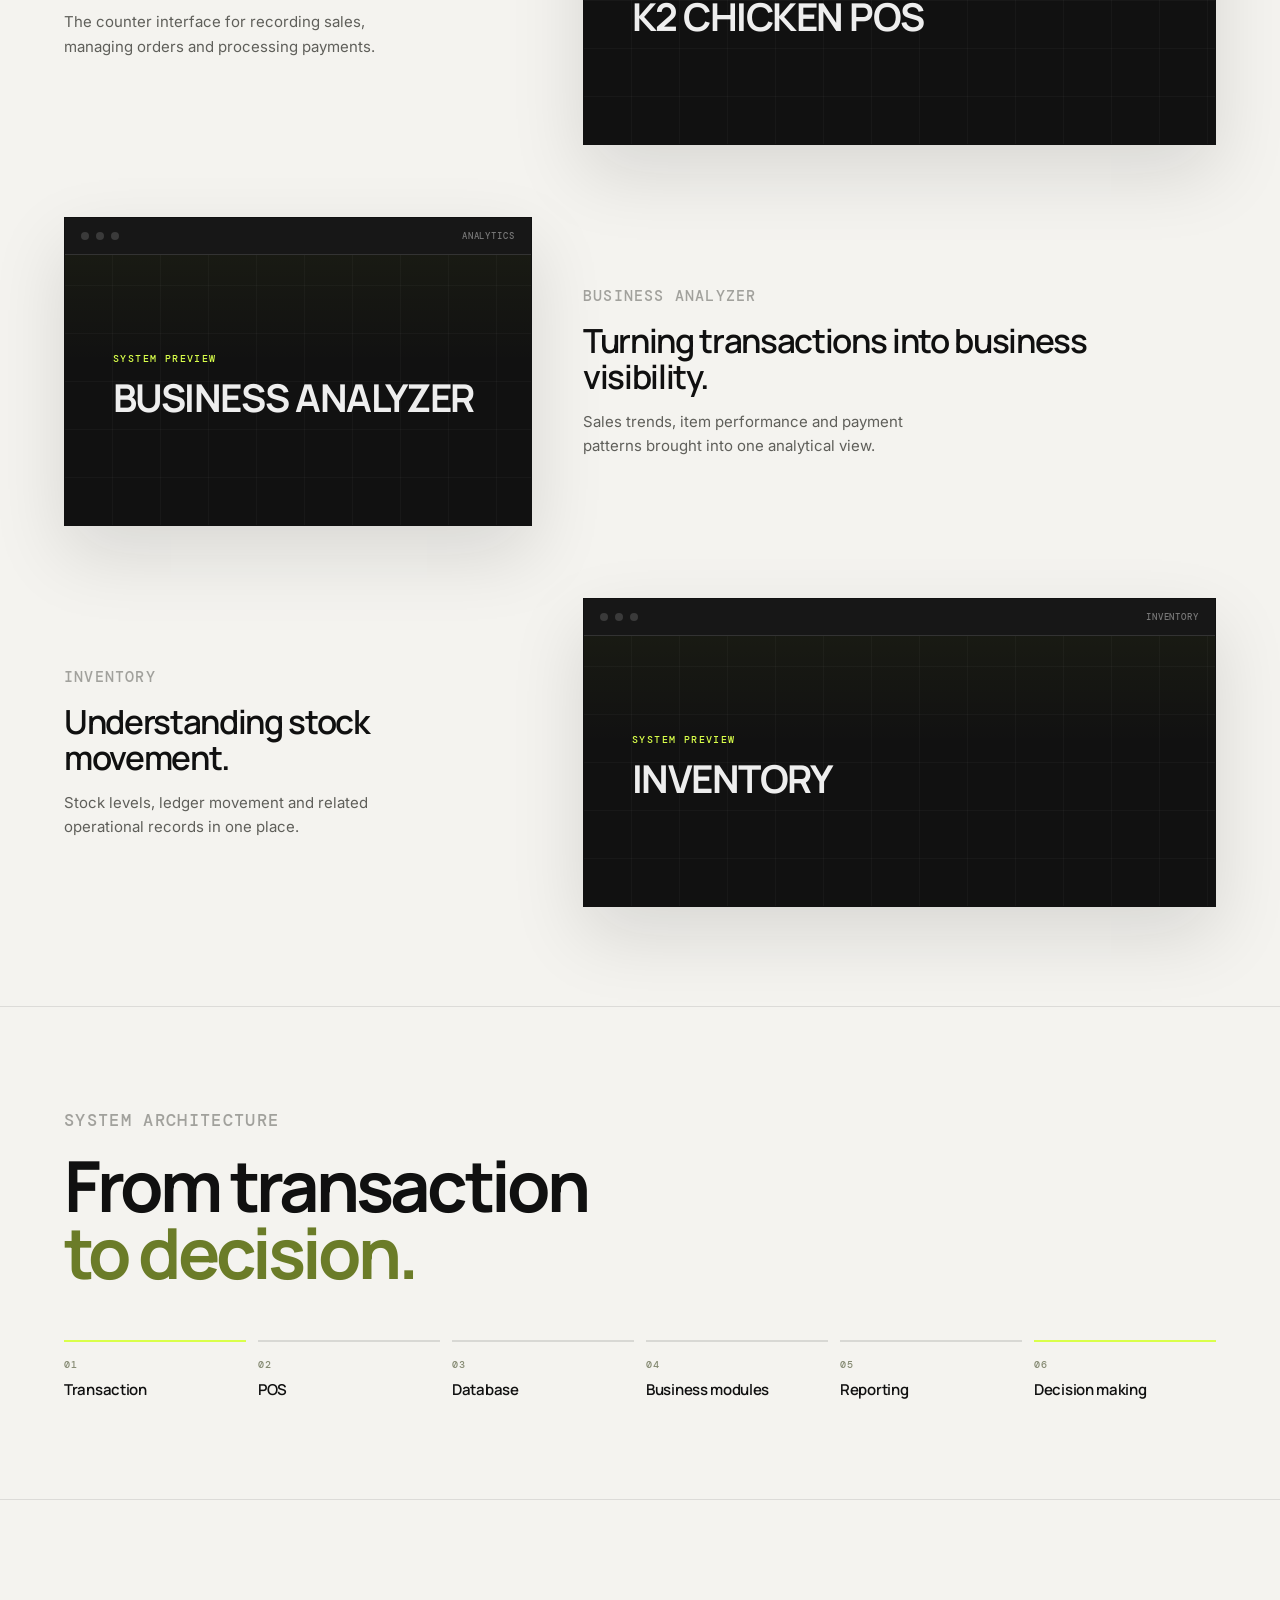
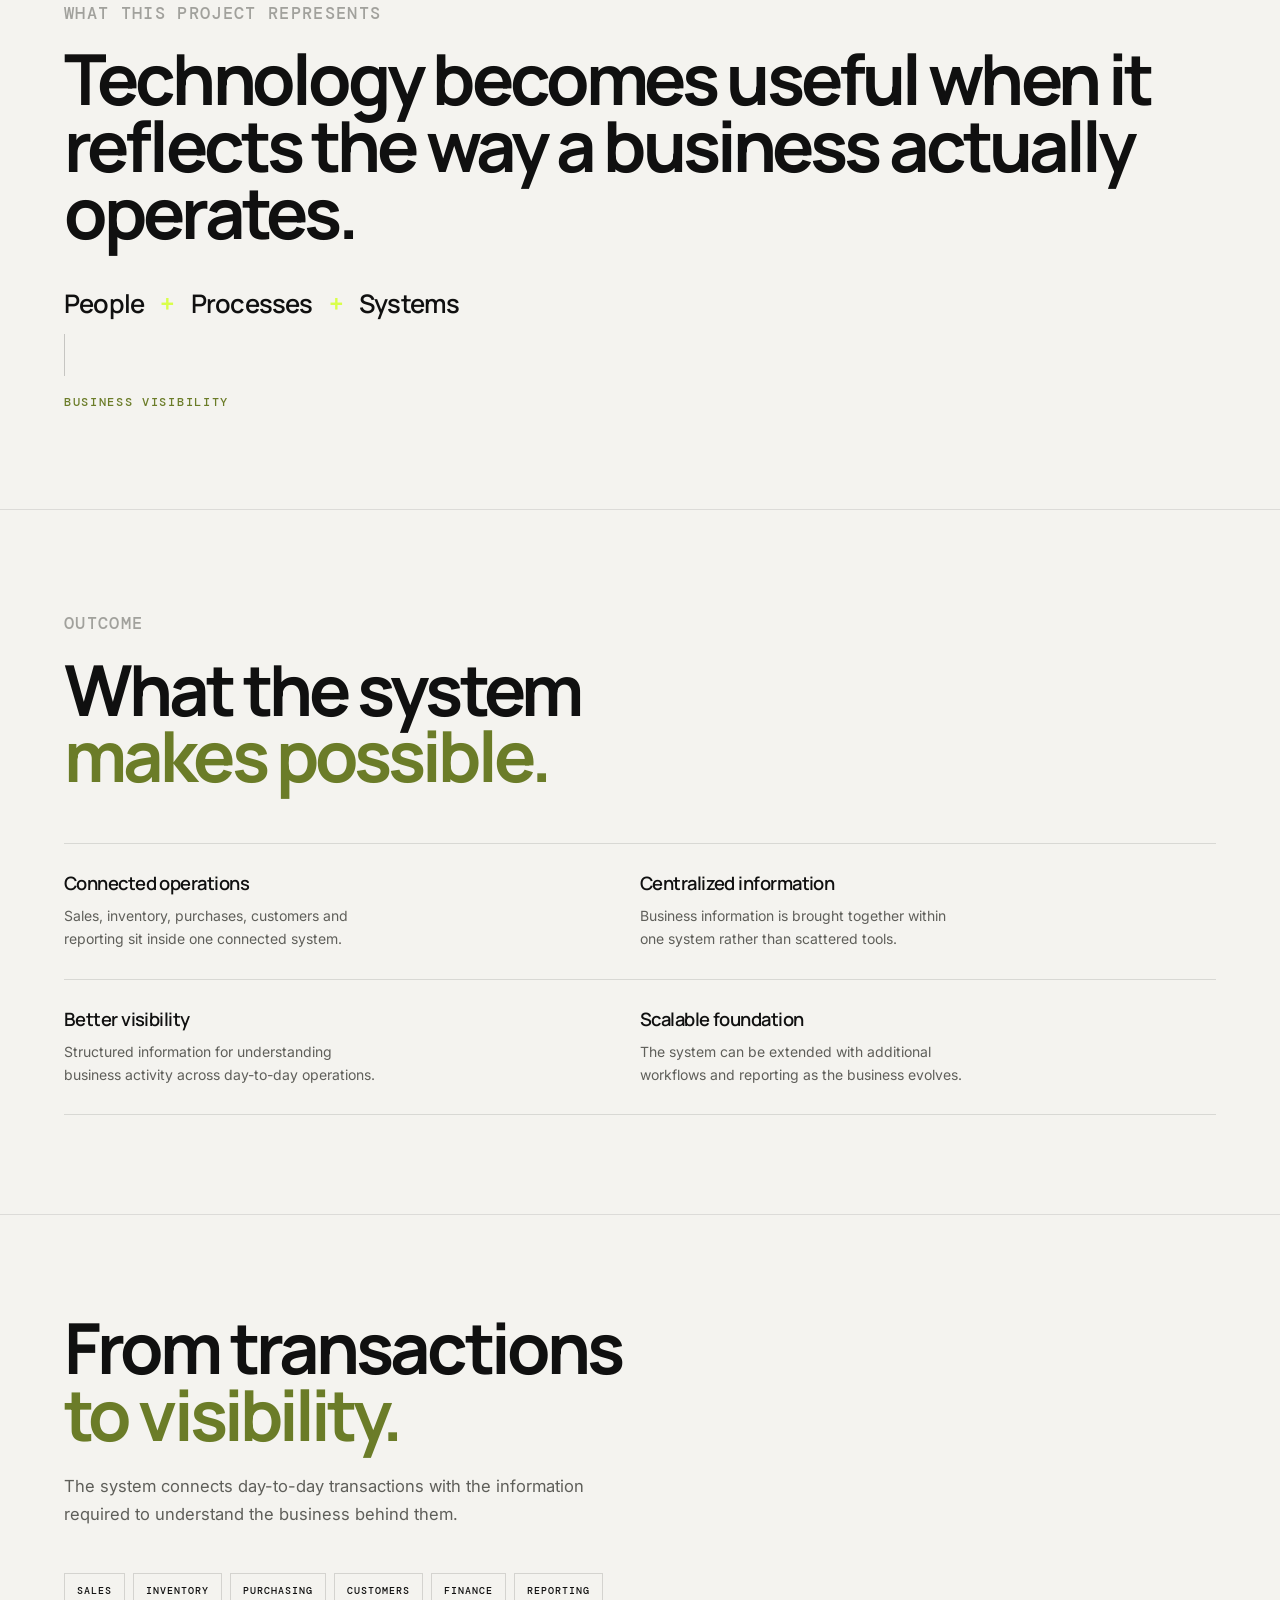
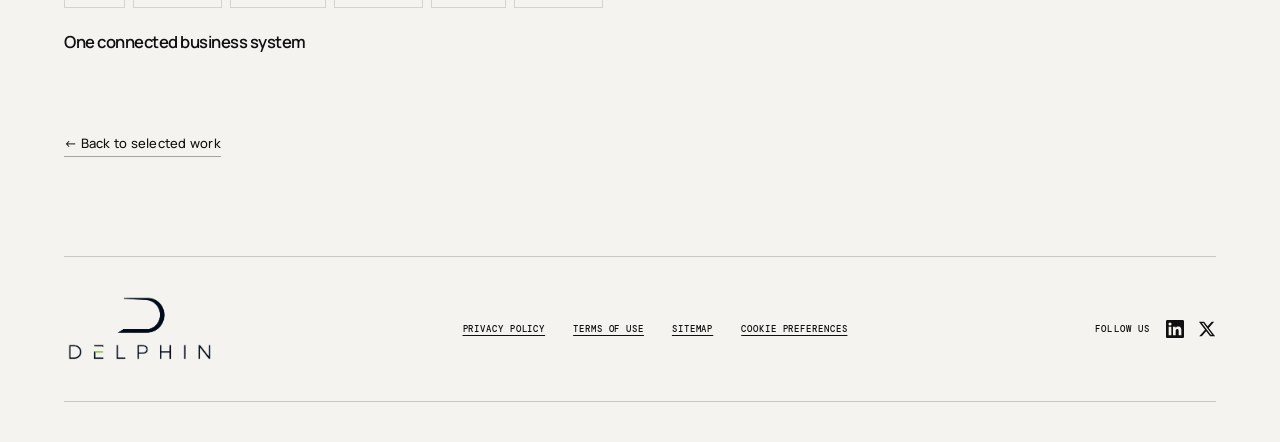
==== commit 2f6df456: "Remove Meet the Founders and harden cross-device layout. Drop the team page and nav links, and fix t" ====
--- a/work/k2-chicken/index.html
+++ b/work/k2-chicken/index.html
@@ -90,7 +90,6 @@
           <a href="../../index.html#capabilities">Capabilities</a>
           <a href="../../index.html#method">How we work</a>
           <a href="../../index.html#work">Selected work</a>
-          <a href="../../team.html">Meet the Founders</a>
           <a href="../../index.html#insights">Insights</a>
           <a href="../../contact.html">Contact</a>
         </nav>
--- a/styles.css
+++ b/styles.css
@@ -1,5 +1,5 @@
-*{box-sizing:border-box}html{scroll-behavior:smooth;-webkit-text-size-adjust:100%;text-size-adjust:100%}body{margin:0;background:#f4f3ef;color:#101010;font-family:Inter,Arial,sans-serif;overflow-x:hidden}.noise{position:fixed;inset:0;pointer-events:none;opacity:.035;z-index:20;background-image:url("data:image/svg+xml,%3Csvg viewBox='0 0 160 160' xmlns='http://www.w3.org/2000/svg'%3E%3Cfilter id='n'%3E%3CfeTurbulence type='fractalNoise' baseFrequency='.9' numOctaves='3' stitchTiles='stitch'/%3E%3C/filter%3E%3Crect width='100%25' height='100%25' filter='url(%23n)' opacity='.35'/%3E%3C/svg%3E")}.progress{position:fixed;top:0;left:0;width:0;height:3px;background:hsl(73, 100%, 65%);z-index:100}.nav{position:fixed;top:0;left:0;width:100%;height:78px;padding:0 5vw;display:flex;align-items:center;justify-content:space-between;z-index:50;mix-blend-mode:difference;color:#fff}.brand{display:flex;align-items:center;gap:11px;text-decoration:none;color:inherit;font:700 15px/1 Manrope,sans-serif;letter-spacing:.08em}.brand-mark{width:28px;height:28px;border:1px solid currentColor;border-radius:50%;display:grid;place-items:center;font-size:12px}.brand-dot{color:#d9ff4a}.nav-links{display:flex;gap:34px}.nav-links a,.nav-cta{color:inherit;text-decoration:none;font-size:12px}.nav-links a{opacity:.72;transition:.25s}.nav-links a:hover{opacity:1}.nav-cta{border:1px solid rgba(255,255,255,.5);border-radius:100px;padding:12px 17px}.nav-cta span{margin-left:10px}.menu{display:none;background:none;border:0;color:white}.section-light,.section-dark{position:relative;padding:12vh 5vw}.section-dark{background:#0b0b0b;color:#f7f7f3}
-.statement.section-dark{background:#0b0b0b}.section-index{font:500 10px/1 DM Mono,monospace;letter-spacing:.12em;opacity:.5;margin-bottom:4vw}.hero{min-height:100vh;padding:0 5vw;display:block;position:relative;background:#f4f3ef}.eyebrow,.kicker{font:500 11px DM Mono,monospace;letter-spacing:.08em;text-transform:uppercase}.section-dark em,.section-light em{font-style:normal;color:#858a72}.hero-text{font-size:16px;line-height:1.65;max-width:500px;color:#4d4d4a}.hero-actions{display:flex;align-items:center;gap:25px;margin-top:36px}.button{display:inline-flex;align-items:center;gap:30px;text-decoration:none;border-radius:100px;padding:15px 20px;font-size:12px}.button-dark{background:#101010;color:#fff}.button-light{background:#f4f3ef;color:#101010;margin-top:28px}.text-link{color:inherit;text-decoration:none;font-size:22px;border-bottom:1px solid currentColor;padding-bottom:5px}.text-link span{margin-left:14px}.statement{display:flex;flex-direction:column}.statement-grid{display:grid;grid-template-columns:.8fr 1.6fr 1fr;gap:4vw;align-items:end;margin:auto 0}.statement h2,.intro h2,.method h2,.cap-head h2,.work-head h2,.outcome-head h2,.why h2,.team-head h2,.insight-head h2,.contact h2{font:700 clamp(3rem,6.7vw,7.5rem)/.9 Manrope;letter-spacing:-.065em;margin:0}.statement h2 em{color:#d9ff4a}.body-copy{font-size:15px;line-height:1.7;max-width:500px}.connection-map{display:flex;align-items:center;gap:12px;margin-top:auto;padding-top:10vw;font:500 9px DM Mono;letter-spacing:.1em;opacity:.7}.connection-map i{height:1px;background:#777;flex:1}.intro-grid{display:grid;grid-template-columns:1.35fr .8fr;gap:10vw}.large-copy{font:500 26px/1.25 Manrope;letter-spacing:-.025em;max-width:500px}.muted{color:#65655f;margin:30px 0}.method{background:#f4f3ef}.method-head{display:grid;grid-template-columns:1.2fr .7fr;gap:10vw;margin-bottom:7vw}.method-head p,.cap-head p,.work-head p,.team-head p{max-width:420px;line-height:1.65;color:#66655f;font-size:14px}.method-list{border-top:1px solid #bdbdb5}.method-item{display:grid;grid-template-columns:90px 1fr 1.4fr 30px;gap:30px;align-items:center;padding:27px 0;border-bottom:1px solid #bdbdb5;transition:.35s}.method-item:hover,.method-item.active{padding-left:18px;background:rgba(255,255,255,.25)}.method-number,.cap-num,.work-info>span,.person>span,.insight-grid span{font:500 9px DM Mono;letter-spacing:.1em;opacity:.55}.method-item h3{font:600 28px Manrope;letter-spacing:-.04em;margin:0}.method-item p{font-size:13px;line-height:1.5;max-width:430px;margin:0;color:#65655f}.method-arrow{font-size:18px}.capabilities{padding-bottom:12vw}.cap-head{display:grid;grid-template-columns:1.2fr .7fr;gap:10vw;margin-bottom:7vw}.cap-list{border-top:1px solid #444}.cap-item{display:grid;grid-template-columns:70px 1fr 1.1fr 40px;align-items:center;gap:25px;border-bottom:1px solid #444;padding:31px 0;transition:.45s cubic-bezier(.2,.7,.2,1);cursor:pointer}.cap-item:hover{padding:45px 25px;background:#171717}.cap-item h3{font:600 27px Manrope;letter-spacing:-.045em;margin:0}.cap-item p{font-size:12px;line-height:1.55;color:#a8a8a2;margin:0}.cap-arrow{font-size:20px;transition:.35s}.cap-item:hover .cap-arrow{transform:translate(5px,-5px);color:#d9ff4a}.work-head{display:grid;grid-template-columns:1.2fr .65fr;gap:8vw;margin-bottom:7vw}.work-list{display:flex;flex-direction:column;gap:8vw}.work-card{display:grid;grid-template-columns:1.35fr .75fr;gap:5vw;align-items:center}.work-card.reverse{grid-template-columns:.75fr 1.35fr}.work-card.reverse .work-visual{order:2}.work-card.reverse .work-info{order:1}.work-visual{min-height:480px;background:#deddd5;display:grid;place-items:center;overflow:hidden}.demo-window{width:78%;min-height:285px;background:#111;color:#eee;padding:25px;box-shadow:0 30px 80px rgba(0,0,0,.18);transform:rotate(-2deg);transition:.6s}.work-card:hover .demo-window{transform:rotate(0) scale(1.025)}.demo-top{display:flex;justify-content:space-between;border-bottom:1px solid #444;padding-bottom:13px;font:500 8px DM Mono;letter-spacing:.08em}.demo-top span:last-child{color:#d9ff4a}.metric-row{display:grid;grid-template-columns:repeat(3,1fr);gap:10px;padding:40px 0}.metric-row small{display:block;color:#777;font:8px DM Mono}.metric-row strong{font:600 29px Manrope;display:block;margin-top:6px}.flow{display:flex;align-items:center;gap:8px;flex-wrap:wrap;font:8px DM Mono;color:#bdbdb8}.flow span{border:1px solid #444;padding:8px}.flow i{font-style:normal;color:#d9ff4a}.work-info>span{display:block}.work-info h3{font:600 38px/.98 Manrope;letter-spacing:-.05em;margin:22px 0}.work-info p{font-size:12px;color:#777;margin-bottom:32px}.work-info a,.insight-grid a{font-size:11px;color:inherit;text-decoration:none;border-bottom:1px solid #999;padding-bottom:5px}.bars{height:175px;display:flex;align-items:end;gap:9px;padding:25px 0}.bars i{display:block;flex:1;background:#d9ff4a;opacity:.8;min-height:8px}.demo-footer{display:grid;grid-template-columns:1fr 1fr 1fr 1fr;gap:10px;border-top:1px solid #444;padding-top:14px;font:8px DM Mono}.demo-footer strong{font-size:12px}.auto-flow{display:flex;flex-direction:column;align-items:center;gap:7px;padding:23px 0;font:9px DM Mono}.auto-flow b{font-weight:400;border:1px solid #444;width:62%;padding:9px;text-align:center}.auto-flow i{font-style:normal;color:#d9ff4a}.outcome-head{margin-bottom:8vw}.outcome-grid{display:grid;grid-template-columns:repeat(4,1fr);border-top:1px solid #444}.outcome-grid article{padding:35px 25px 0 0;border-right:1px solid #444;margin-right:25px}.outcome-grid article:last-child{border:0}.outcome-grid strong{display:block;font:600 37px Manrope;letter-spacing:-.05em}.outcome-grid span{display:block;font:500 27px Manrope;color:#d9ff4a;letter-spacing:-.04em}.outcome-grid p{font-size:12px;color:#999;line-height:1.6;margin-top:28px}.why-grid{display:grid;grid-template-columns:1.2fr .8fr;gap:9vw}.why h2{font-size:clamp(3.2rem,5.6vw,6rem)}.why-points{border-top:1px solid #bbb}.why-points>div{display:grid;grid-template-columns:45px 1fr;gap:15px;padding:27px 0;border-bottom:1px solid #bbb}.why-points span{font:500 9px DM Mono;opacity:.5}.why-points h3{font:600 20px Manrope;margin:0}.why-points p{font-size:12px;color:#666;line-height:1.6;margin:10px 0 0;grid-column:2}.team-head{display:grid;grid-template-columns:1.2fr .7fr;gap:10vw;margin-bottom:8vw}.team-grid{display:grid;grid-template-columns:repeat(4,1fr);gap:18px}.person{border-top:1px solid #444;padding-top:18px;position:relative}.avatar{height:250px;margin:22px 0;background:linear-gradient(135deg,#202020,#343434);display:grid;place-items:center;font:700 55px Manrope;color:#777;letter-spacing:-.08em}.person h3{font:600 19px Manrope;margin:0}.person p{font-size:11px;color:#888}.insight-head{display:flex;justify-content:space-between;align-items:end;gap:40px;margin-bottom:7vw}.insight-grid{display:grid;grid-template-columns:repeat(3,1fr);border-top:1px solid #bbb}.insight-grid article{padding:27px 25px 35px 0;border-right:1px solid #bbb;margin-right:25px}.insight-grid article:last-child{border:0}.insight-grid h3{font:600 26px/1.05 Manrope;letter-spacing:-.04em;margin:35px 0 40px}.insight-grid p{font-size:11px;color:#777}.contact{display:grid;place-items:center;text-align:center;padding:12vh 5vw}.contact-inner{max-width:1100px}.contact h2{font-size:clamp(3.4rem,7vw,7.5rem);margin-top:35px}.contact-inner>p:not(.eyebrow){font:500 25px Manrope;color:#d9ff4a}.footer{padding-top:50px;padding-bottom:35px}.footer-top{display:flex;justify-content:space-between;align-items:center;padding-bottom:45px;border-bottom:1px solid #333}.footer-top p{font-size:11px;color:#888}.footer-bottom{display:flex;justify-content:space-between;gap:20px;padding-top:25px;font:9px DM Mono;color:#777}.footer-bottom a{color:#fff;text-decoration:none}.reveal{opacity:0;transform:translateY(12px);transition:opacity .7s ease,transform .7s cubic-bezier(.2,.7,.2,1)}.reveal.visible{opacity:1;transform:none}@media(max-width:900px){.nav-links,.nav-cta{display:none}.menu{display:flex;flex-direction:column;gap:5px}.menu span{display:block;width:24px;height:1px;background:white}.statement-grid,.intro-grid,.method-head,.cap-head,.work-head,.why-grid,.team-head{grid-template-columns:1fr;gap:35px}.statement-grid{margin-top:10vw}.connection-map{overflow:hidden;white-space:nowrap}.connection-map i{min-width:40px}.method-item{grid-template-columns:55px 1fr 25px}.method-item p{grid-column:2}.cap-item{grid-template-columns:50px 1fr 30px}.cap-item p{grid-column:2}.work-card,.work-card.reverse{grid-template-columns:1fr}.work-card.reverse .work-visual,.work-card.reverse .work-info{order:initial}.work-visual{min-height:350px}.outcome-grid{grid-template-columns:1fr 1fr;gap:0}.outcome-grid article{padding-bottom:35px;border-bottom:1px solid #444}.team-grid{grid-template-columns:1fr 1fr}.avatar{height:200px}.insight-grid{grid-template-columns:1fr}.insight-grid article{border-right:0;border-bottom:1px solid #bbb;margin:0}.footer-top,.footer-bottom{flex-direction:column;align-items:flex-start}}@media(max-width:560px){.hero-text{font-size:14px}.hero-actions{flex-wrap:wrap}.statement-grid{margin-top:6vw}.statement h2{font-size:3.5rem}.method-item h3{font-size:22px}.cap-item h3{font-size:22px}.work-info h3{font-size:31px}.outcome-grid{grid-template-columns:1fr}.team-grid{grid-template-columns:1fr}.insight-head{display:block}.insight-head .text-link{display:inline-block;margin-top:25px}.contact h2{font-size:3.5rem}.footer-top p{line-height:1.6}.nav{padding:0 6vw}}
+*{box-sizing:border-box}html{scroll-behavior:smooth;-webkit-text-size-adjust:100%;text-size-adjust:100%}body{margin:0;background:#f4f3ef;color:#101010;font-family:Inter,system-ui,-apple-system,"Segoe UI",Roboto,Arial,sans-serif;overflow-x:hidden;line-height:1.5}img,svg,video{max-width:100%;height:auto}.noise{position:fixed;inset:0;pointer-events:none;opacity:.035;z-index:20;background-image:url("data:image/svg+xml,%3Csvg viewBox='0 0 160 160' xmlns='http://www.w3.org/2000/svg'%3E%3Cfilter id='n'%3E%3CfeTurbulence type='fractalNoise' baseFrequency='.9' numOctaves='3' stitchTiles='stitch'/%3E%3C/filter%3E%3Crect width='100%25' height='100%25' filter='url(%23n)' opacity='.35'/%3E%3C/svg%3E")}.progress{position:fixed;top:0;left:0;width:0;height:3px;background:hsl(73, 100%, 65%);z-index:100}.nav{position:fixed;top:0;left:0;width:100%;height:78px;padding:0 5vw;display:flex;align-items:center;justify-content:space-between;z-index:50;mix-blend-mode:difference;color:#fff}.brand{display:flex;align-items:center;gap:11px;text-decoration:none;color:inherit;font:700 15px/1 Manrope,sans-serif;letter-spacing:.08em}.brand-mark{width:28px;height:28px;border:1px solid currentColor;border-radius:50%;display:grid;place-items:center;font-size:12px}.brand-dot{color:#d9ff4a}.nav-links{display:flex;gap:34px}.nav-links a,.nav-cta{color:inherit;text-decoration:none;font-size:12px}.nav-links a{opacity:.72;transition:.25s}.nav-links a:hover{opacity:1}.nav-cta{border:1px solid rgba(255,255,255,.5);border-radius:100px;padding:12px 17px}.nav-cta span{margin-left:10px}.menu{display:none;background:none;border:0;color:white}.section-light,.section-dark{position:relative;padding:12vh 5vw}.section-dark{background:#0b0b0b;color:#f7f7f3}
+.statement.section-dark{background:#0b0b0b}.section-index{font:500 10px/1 DM Mono,monospace;letter-spacing:.12em;opacity:.5;margin-bottom:4vw}.hero{min-height:100svh;padding:0 5vw;display:block;position:relative;background:#f4f3ef}.eyebrow,.kicker{font:500 11px DM Mono,monospace;letter-spacing:.08em;text-transform:uppercase}.section-dark em,.section-light em{font-style:normal;color:#858a72}.hero-text{font-size:16px;line-height:1.65;max-width:500px;color:#4d4d4a}.hero-actions{display:flex;align-items:center;gap:25px;margin-top:36px}.button{display:inline-flex;align-items:center;gap:30px;text-decoration:none;border-radius:100px;padding:15px 20px;font-size:12px}.button-dark{background:#101010;color:#fff}.button-light{background:#f4f3ef;color:#101010;margin-top:28px}.text-link{color:inherit;text-decoration:none;font-size:22px;border-bottom:1px solid currentColor;padding-bottom:5px}.text-link span{margin-left:14px}.statement{display:flex;flex-direction:column}.statement-grid{display:grid;grid-template-columns:.8fr 1.6fr 1fr;gap:4vw;align-items:end;margin:auto 0}.statement h2,.intro h2,.method h2,.cap-head h2,.work-head h2,.outcome-head h2,.why h2,.team-head h2,.insight-head h2,.contact h2{font:700 clamp(2.4rem,5.2vw,5.5rem)/.95 Manrope,system-ui,sans-serif;letter-spacing:-.055em;margin:0}.statement h2 em{color:#d9ff4a}.body-copy{font-size:15px;line-height:1.7;max-width:500px}.connection-map{display:flex;align-items:center;gap:12px;margin-top:auto;padding-top:10vw;font:500 9px DM Mono;letter-spacing:.1em;opacity:.7}.connection-map i{height:1px;background:#777;flex:1}.intro-grid{display:grid;grid-template-columns:1.35fr .8fr;gap:10vw}.large-copy{font:500 26px/1.25 Manrope;letter-spacing:-.025em;max-width:500px}.muted{color:#65655f;margin:30px 0}.method{background:#f4f3ef}.method-head{display:grid;grid-template-columns:1.2fr .7fr;gap:10vw;margin-bottom:7vw}.method-head p,.cap-head p,.work-head p,.team-head p{max-width:420px;line-height:1.65;color:#66655f;font-size:14px}.method-list{border-top:1px solid #bdbdb5}.method-item{display:grid;grid-template-columns:90px 1fr 1.4fr 30px;gap:30px;align-items:center;padding:27px 0;border-bottom:1px solid #bdbdb5;transition:.35s}.method-item:hover,.method-item.active{padding-left:18px;background:rgba(255,255,255,.25)}.method-number,.cap-num,.work-info>span,.person>span,.insight-grid span{font:500 9px DM Mono;letter-spacing:.1em;opacity:.55}.method-item h3{font:600 28px Manrope;letter-spacing:-.04em;margin:0}.method-item p{font-size:13px;line-height:1.5;max-width:430px;margin:0;color:#65655f}.method-arrow{font-size:18px}.capabilities{padding-bottom:12vw}.cap-head{display:grid;grid-template-columns:1.2fr .7fr;gap:10vw;margin-bottom:7vw}.cap-list{border-top:1px solid #444}.cap-item{display:grid;grid-template-columns:70px 1fr 1.1fr 40px;align-items:center;gap:25px;border-bottom:1px solid #444;padding:31px 0;transition:.45s cubic-bezier(.2,.7,.2,1);cursor:pointer}.cap-item:hover{padding:45px 25px;background:#171717}.cap-item h3{font:600 27px Manrope;letter-spacing:-.045em;margin:0}.cap-item p{font-size:12px;line-height:1.55;color:#a8a8a2;margin:0}.cap-arrow{font-size:20px;transition:.35s}.cap-item:hover .cap-arrow{transform:translate(5px,-5px);color:#d9ff4a}.work-head{display:grid;grid-template-columns:1.2fr .65fr;gap:8vw;margin-bottom:7vw}.work-list{display:flex;flex-direction:column;gap:8vw}.work-card{display:grid;grid-template-columns:1.35fr .75fr;gap:5vw;align-items:center}.work-card.reverse{grid-template-columns:.75fr 1.35fr}.work-card.reverse .work-visual{order:2}.work-card.reverse .work-info{order:1}.work-visual{min-height:480px;background:#deddd5;display:grid;place-items:center;overflow:hidden}.demo-window{width:78%;min-height:285px;background:#111;color:#eee;padding:25px;box-shadow:0 30px 80px rgba(0,0,0,.18);transform:rotate(-2deg);transition:.6s}.work-card:hover .demo-window{transform:rotate(0) scale(1.025)}.demo-top{display:flex;justify-content:space-between;border-bottom:1px solid #444;padding-bottom:13px;font:500 8px DM Mono;letter-spacing:.08em}.demo-top span:last-child{color:#d9ff4a}.metric-row{display:grid;grid-template-columns:repeat(3,1fr);gap:10px;padding:40px 0}.metric-row small{display:block;color:#777;font:8px DM Mono}.metric-row strong{font:600 29px Manrope;display:block;margin-top:6px}.flow{display:flex;align-items:center;gap:8px;flex-wrap:wrap;font:8px DM Mono;color:#bdbdb8}.flow span{border:1px solid #444;padding:8px}.flow i{font-style:normal;color:#d9ff4a}.work-info>span{display:block}.work-info h3{font:600 38px/.98 Manrope;letter-spacing:-.05em;margin:22px 0}.work-info p{font-size:12px;color:#777;margin-bottom:32px}.work-info a,.insight-grid a{font-size:11px;color:inherit;text-decoration:none;border-bottom:1px solid #999;padding-bottom:5px}.bars{height:175px;display:flex;align-items:end;gap:9px;padding:25px 0}.bars i{display:block;flex:1;background:#d9ff4a;opacity:.8;min-height:8px}.demo-footer{display:grid;grid-template-columns:1fr 1fr 1fr 1fr;gap:10px;border-top:1px solid #444;padding-top:14px;font:8px DM Mono}.demo-footer strong{font-size:12px}.auto-flow{display:flex;flex-direction:column;align-items:center;gap:7px;padding:23px 0;font:9px DM Mono}.auto-flow b{font-weight:400;border:1px solid #444;width:62%;padding:9px;text-align:center}.auto-flow i{font-style:normal;color:#d9ff4a}.outcome-head{margin-bottom:8vw}.outcome-grid{display:grid;grid-template-columns:repeat(4,1fr);border-top:1px solid #444}.outcome-grid article{padding:35px 25px 0 0;border-right:1px solid #444;margin-right:25px}.outcome-grid article:last-child{border:0}.outcome-grid strong{display:block;font:600 37px Manrope;letter-spacing:-.05em}.outcome-grid span{display:block;font:500 27px Manrope;color:#d9ff4a;letter-spacing:-.04em}.outcome-grid p{font-size:12px;color:#999;line-height:1.6;margin-top:28px}.why-grid{display:grid;grid-template-columns:1.2fr .8fr;gap:9vw}.why h2{font-size:clamp(2.4rem,4.8vw,4.8rem)}.why-points{border-top:1px solid #bbb}.why-points>div{display:grid;grid-template-columns:45px 1fr;gap:15px;padding:27px 0;border-bottom:1px solid #bbb}.why-points span{font:500 9px DM Mono;opacity:.5}.why-points h3{font:600 20px Manrope;margin:0}.why-points p{font-size:12px;color:#666;line-height:1.6;margin:10px 0 0;grid-column:2}.team-head{display:grid;grid-template-columns:1.2fr .7fr;gap:10vw;margin-bottom:8vw}.team-grid{display:grid;grid-template-columns:repeat(4,1fr);gap:18px}.person{border-top:1px solid #444;padding-top:18px;position:relative}.avatar{height:250px;margin:22px 0;background:linear-gradient(135deg,#202020,#343434);display:grid;place-items:center;font:700 55px Manrope;color:#777;letter-spacing:-.08em}.person h3{font:600 19px Manrope;margin:0}.person p{font-size:11px;color:#888}.insight-head{display:flex;justify-content:space-between;align-items:end;gap:40px;margin-bottom:7vw}.insight-grid{display:grid;grid-template-columns:repeat(3,1fr);border-top:1px solid #bbb}.insight-grid article{padding:27px 25px 35px 0;border-right:1px solid #bbb;margin-right:25px}.insight-grid article:last-child{border:0}.insight-grid h3{font:600 26px/1.05 Manrope;letter-spacing:-.04em;margin:35px 0 40px}.insight-grid p{font-size:11px;color:#777}.contact{display:grid;place-items:center;text-align:center;padding:12vh 5vw}.contact-inner{max-width:1100px}.contact h2{font-size:clamp(2.5rem,5.5vw,5rem);margin-top:35px}.contact-inner>p:not(.eyebrow){font:500 25px Manrope;color:#d9ff4a}.footer{padding-top:50px;padding-bottom:35px}.footer-top{display:flex;justify-content:space-between;align-items:center;padding-bottom:45px;border-bottom:1px solid #333}.footer-top p{font-size:11px;color:#888}.footer-bottom{display:flex;justify-content:space-between;gap:20px;padding-top:25px;font:9px DM Mono;color:#777}.footer-bottom a{color:#fff;text-decoration:none}.reveal{opacity:0;transform:translateY(12px);transition:opacity .7s ease,transform .7s cubic-bezier(.2,.7,.2,1)}.reveal.visible{opacity:1;transform:none}@media(max-width:900px){.nav-links,.nav-cta{display:none}.menu{display:flex;flex-direction:column;gap:5px}.menu span{display:block;width:24px;height:1px;background:white}.statement-grid,.intro-grid,.method-head,.cap-head,.work-head,.why-grid,.team-head{grid-template-columns:1fr;gap:35px}.statement-grid{margin-top:10vw}.connection-map{overflow:hidden;white-space:nowrap}.connection-map i{min-width:40px}.method-item{grid-template-columns:55px 1fr 25px}.method-item p{grid-column:2}.cap-item{grid-template-columns:50px 1fr 30px}.cap-item p{grid-column:2}.work-card,.work-card.reverse{grid-template-columns:1fr}.work-card.reverse .work-visual,.work-card.reverse .work-info{order:initial}.work-visual{min-height:350px}.outcome-grid{grid-template-columns:1fr 1fr;gap:0}.outcome-grid article{padding-bottom:35px;border-bottom:1px solid #444}.team-grid{grid-template-columns:1fr 1fr}.avatar{height:200px}.insight-grid{grid-template-columns:1fr}.insight-grid article{border-right:0;border-bottom:1px solid #bbb;margin:0}.footer-top,.footer-bottom{flex-direction:column;align-items:flex-start}}@media(max-width:560px){.hero-text{font-size:14px}.hero-actions{flex-wrap:wrap}.statement-grid{margin-top:6vw}.statement h2{font-size:clamp(2.2rem,9vw,3rem)}.method-item h3{font-size:22px}.cap-item h3{font-size:22px}.work-info h3{font-size:31px}.outcome-grid{grid-template-columns:1fr}.team-grid{grid-template-columns:1fr}.insight-head{display:block}.insight-head .text-link{display:inline-block;margin-top:25px}.contact h2{font-size:clamp(2.2rem,9vw,3rem)}.footer-top p{line-height:1.6}.nav{padding:0 6vw}}
 
 /* BCG-style footer */
 .site-footer{background:#f4f3ef;color:#101010;padding:0 5vw 40px}
@@ -404,7 +404,7 @@
   transition:opacity .8s ease;
 }
 .hero-welcome{
-  font:500 clamp(20px,1.2vw,13px) DM Mono,monospace;
+  font:500 clamp(11px,1.15vw,13px) DM Mono,ui-monospace,monospace;
   letter-spacing:.28em;
   text-transform:uppercase;
   color:#858a72;
@@ -414,7 +414,7 @@
   transition:opacity .7s ease,transform .7s ease;
 }
 .hero-brand{
-  font:500 clamp(3rem,9.5vw,5.25rem)/1 Manrope,sans-serif;
+  font:500 clamp(2.6rem,8vw,5.25rem)/1 Manrope,system-ui,sans-serif;
   letter-spacing:.34em;
   text-transform:uppercase;
   color:#010a14;
@@ -425,7 +425,7 @@
   transition:opacity .8s ease,transform .8s ease;
 }
 .hero-tagline{
-  font:400 clamp(3.75rem,2.8vw,1.85rem)/1.4 "Instrument Serif",Georgia,serif;
+  font:400 clamp(1.25rem,2.6vw,1.85rem)/1.4 "Instrument Serif",Georgia,"Times New Roman",serif;
   letter-spacing:-.01em;
   color:#101010;
   margin:clamp(20px,3vh,28px) 0 0;
@@ -764,7 +764,7 @@
   padding:0;
   overflow:visible;
   position:relative;
-  min-height:calc(100vh + 5 * 42vh + 32vh);
+  min-height:calc(100svh + 5 * 42svh + 32svh);
 }
 main.site-flow > section.method-journey > *{
   max-width:none;
@@ -775,14 +775,14 @@
   pointer-events:none;
 }
 .method-journey__placeholder.is-active{
-  height:calc(100vh - 78px);
+  height:calc(100svh - 78px);
 }
 .method-journey__pin{
   position:relative;
   top:0;
   width:100%;
-  height:calc(100vh - 78px);
-  min-height:600px;
+  height:calc(100svh - 78px);
+  min-height:min(600px,100svh - 78px);
   display:flex;
   align-items:stretch;
   padding:clamp(20px,3vh,32px) clamp(24px,4vw,64px);
@@ -803,7 +803,7 @@
   right:0;
   bottom:0;
   top:auto;
-  height:calc(100vh - 78px);
+  height:calc(100svh - 78px);
 }
 .method-journey__grid{
   display:grid;
@@ -1288,8 +1288,8 @@
   opacity:.55;
 }
 .team-page .team-head h1{
-  font:700 clamp(3rem,6.7vw,7.5rem)/.9 Manrope,sans-serif;
-  letter-spacing:-.065em;
+  font:700 clamp(2.4rem,5.2vw,5.5rem)/.95 Manrope,system-ui,sans-serif;
+  letter-spacing:-.055em;
   margin:0 0 24px;
 }
 .team-page .team-head h1 em{font-style:normal;color:#858a72}
@@ -2828,3 +2828,62 @@
   .case-chart__bar{height:var(--h)!important}
   .case-chart__value{opacity:1!important;transform:none!important}
 }
+
+/* ============================================================
+   Cross-platform hardening (Mac / Windows / phone)
+   ============================================================ */
+html,body{width:100%;max-width:100%}
+main.site-flow,
+.site-footer,
+.legal-page,
+.case-study{
+  overflow-x:clip;
+}
+.work-info--featured h3,
+.work-ps dd,
+.case-hero h1,
+.case-section__head h2,
+.legal-hero h1{
+  overflow-wrap:anywhere;
+  word-break:break-word;
+}
+.footer-legal a{white-space:normal}
+.nav-pill-left,
+.nav-pill-right{
+  max-width:calc(50vw - 16px);
+}
+.nav-pill-left .brand-logo{
+  max-width:min(140px,28vw);
+  height:auto;
+  max-height:52px;
+}
+@media(max-width:900px){
+  .nav-pill-left .brand-logo{max-height:40px}
+  main.site-flow > section:not(.hero){
+    padding-left:clamp(16px,5vw,40px);
+    padding-right:clamp(16px,5vw,40px);
+  }
+  .work-info h3{font-size:clamp(1.6rem,7vw,2.2rem)!important}
+  .insight-grid h3{font-size:clamp(1.3rem,5vw,1.7rem)}
+  .large-copy{font-size:clamp(18px,4.5vw,24px)}
+}
+@media(max-width:560px){
+  .nav-pill-left{max-width:58vw}
+  .nav-pill-right{max-width:38vw}
+  .method-journey__title,
+  .cap-head h2,
+  .work-head h2,
+  .why h2{
+    font-size:clamp(2rem,9vw,2.6rem)!important;
+  }
+  .footer-logo-img{max-height:48px;width:auto}
+  .demo-window{width:92%;transform:none}
+  .work-card:hover .demo-window{transform:none}
+}
+
+/* Prefer Windows ClearType; avoid forcing Mac antialiasing globally */
+@supports not (-webkit-touch-callout:none){
+  body{
+    text-rendering:optimizeLegibility;
+  }
+}
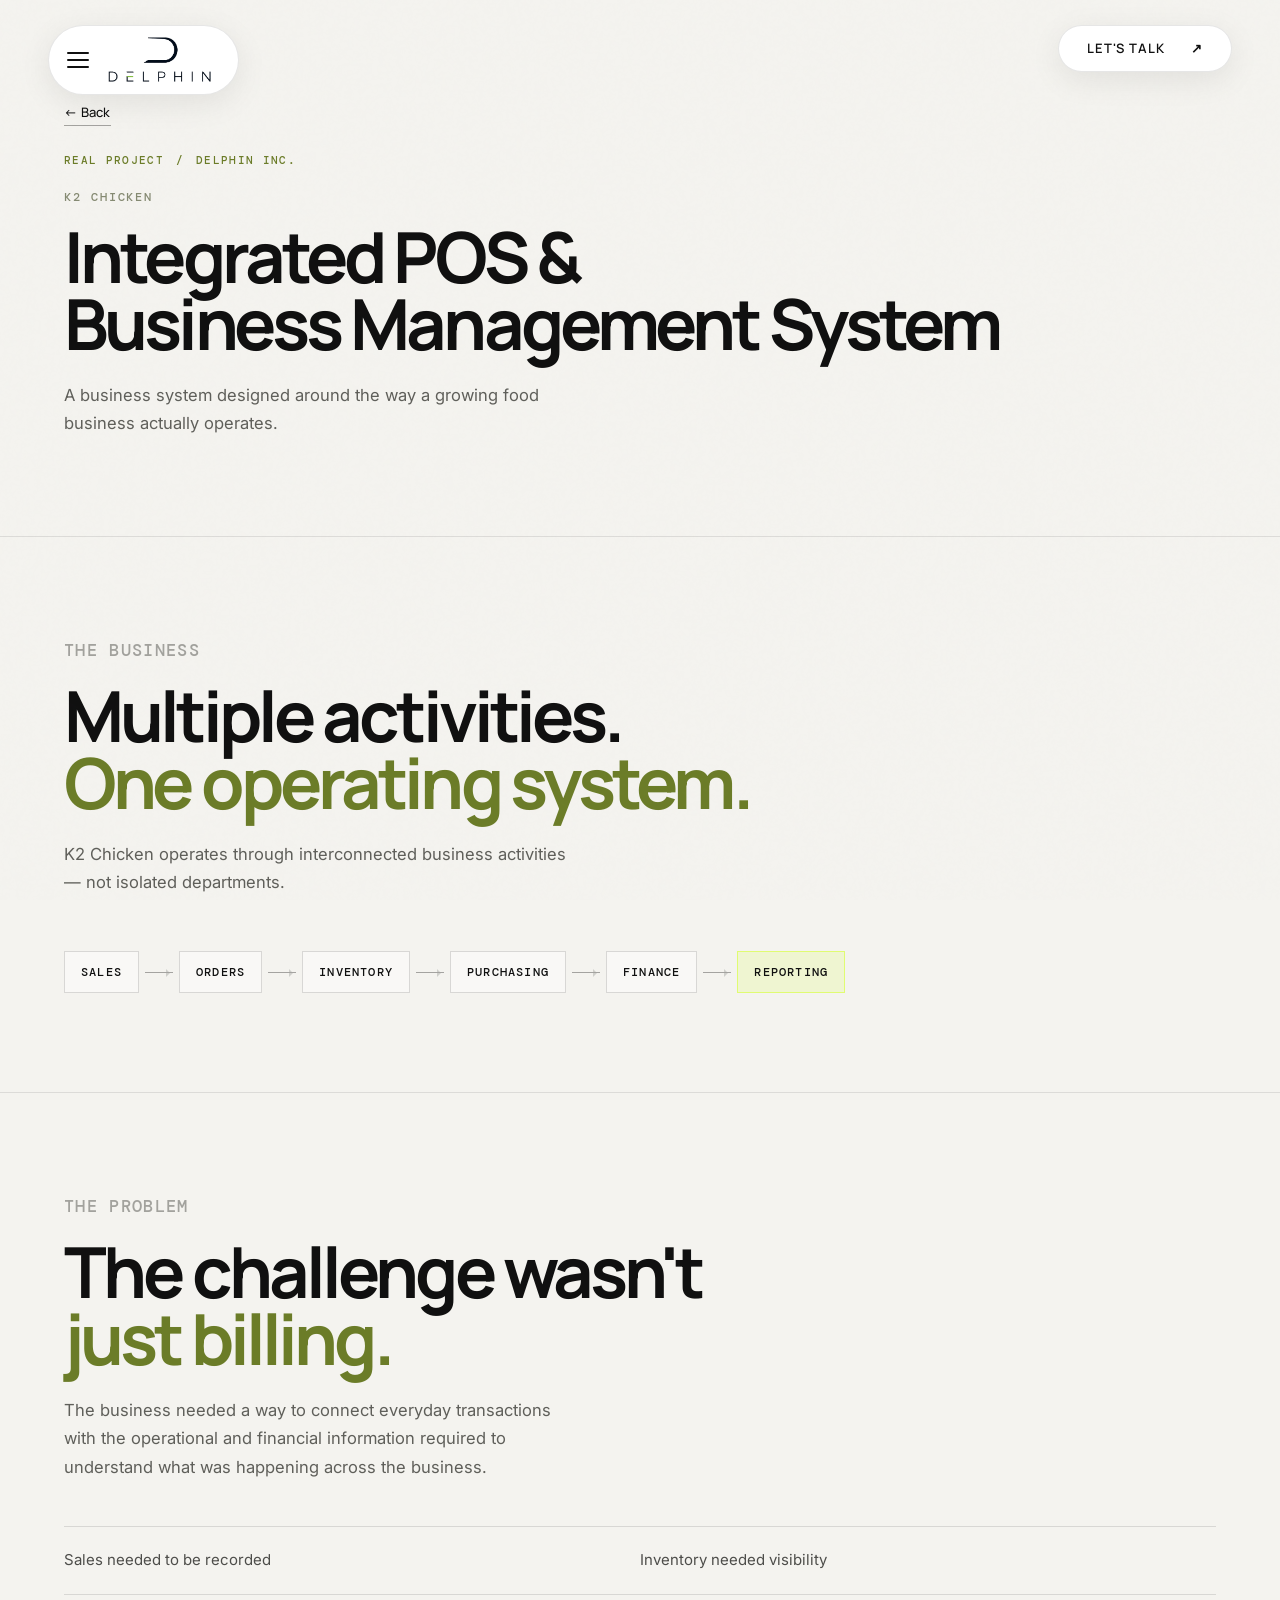
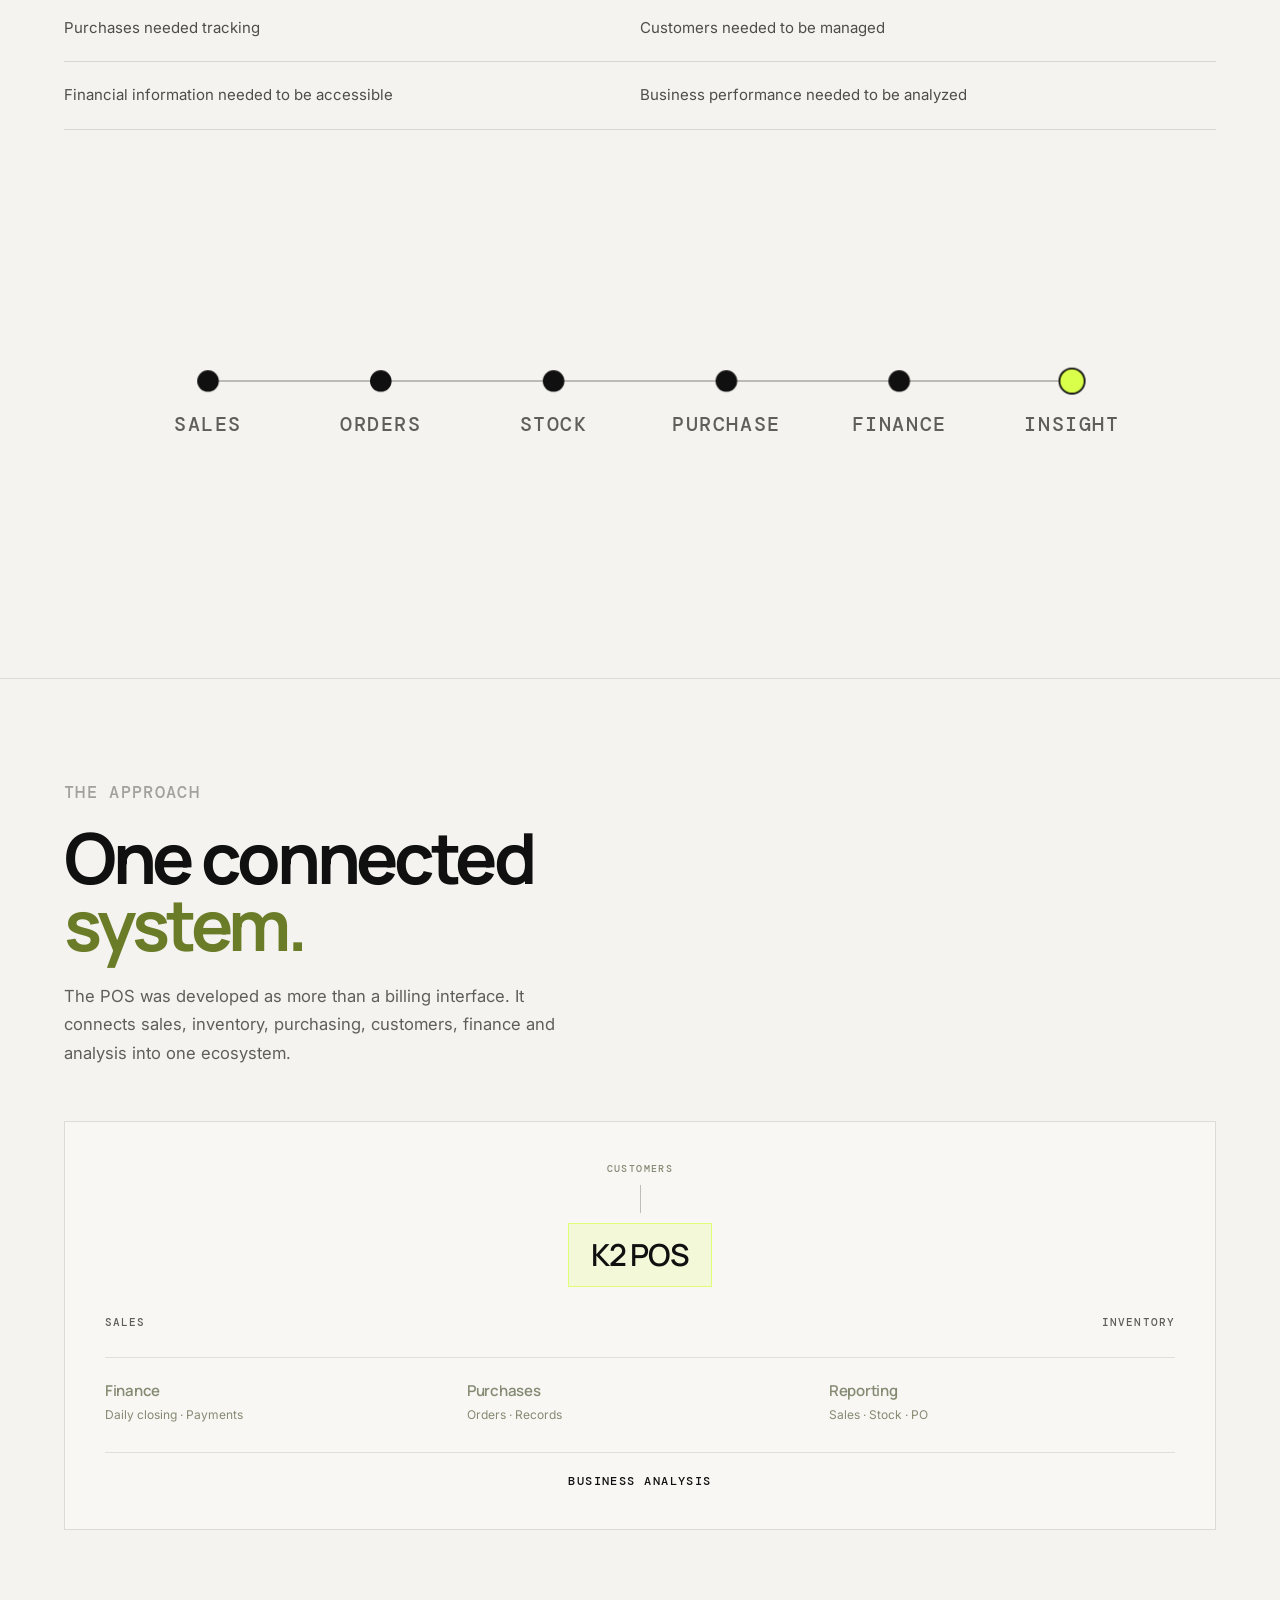
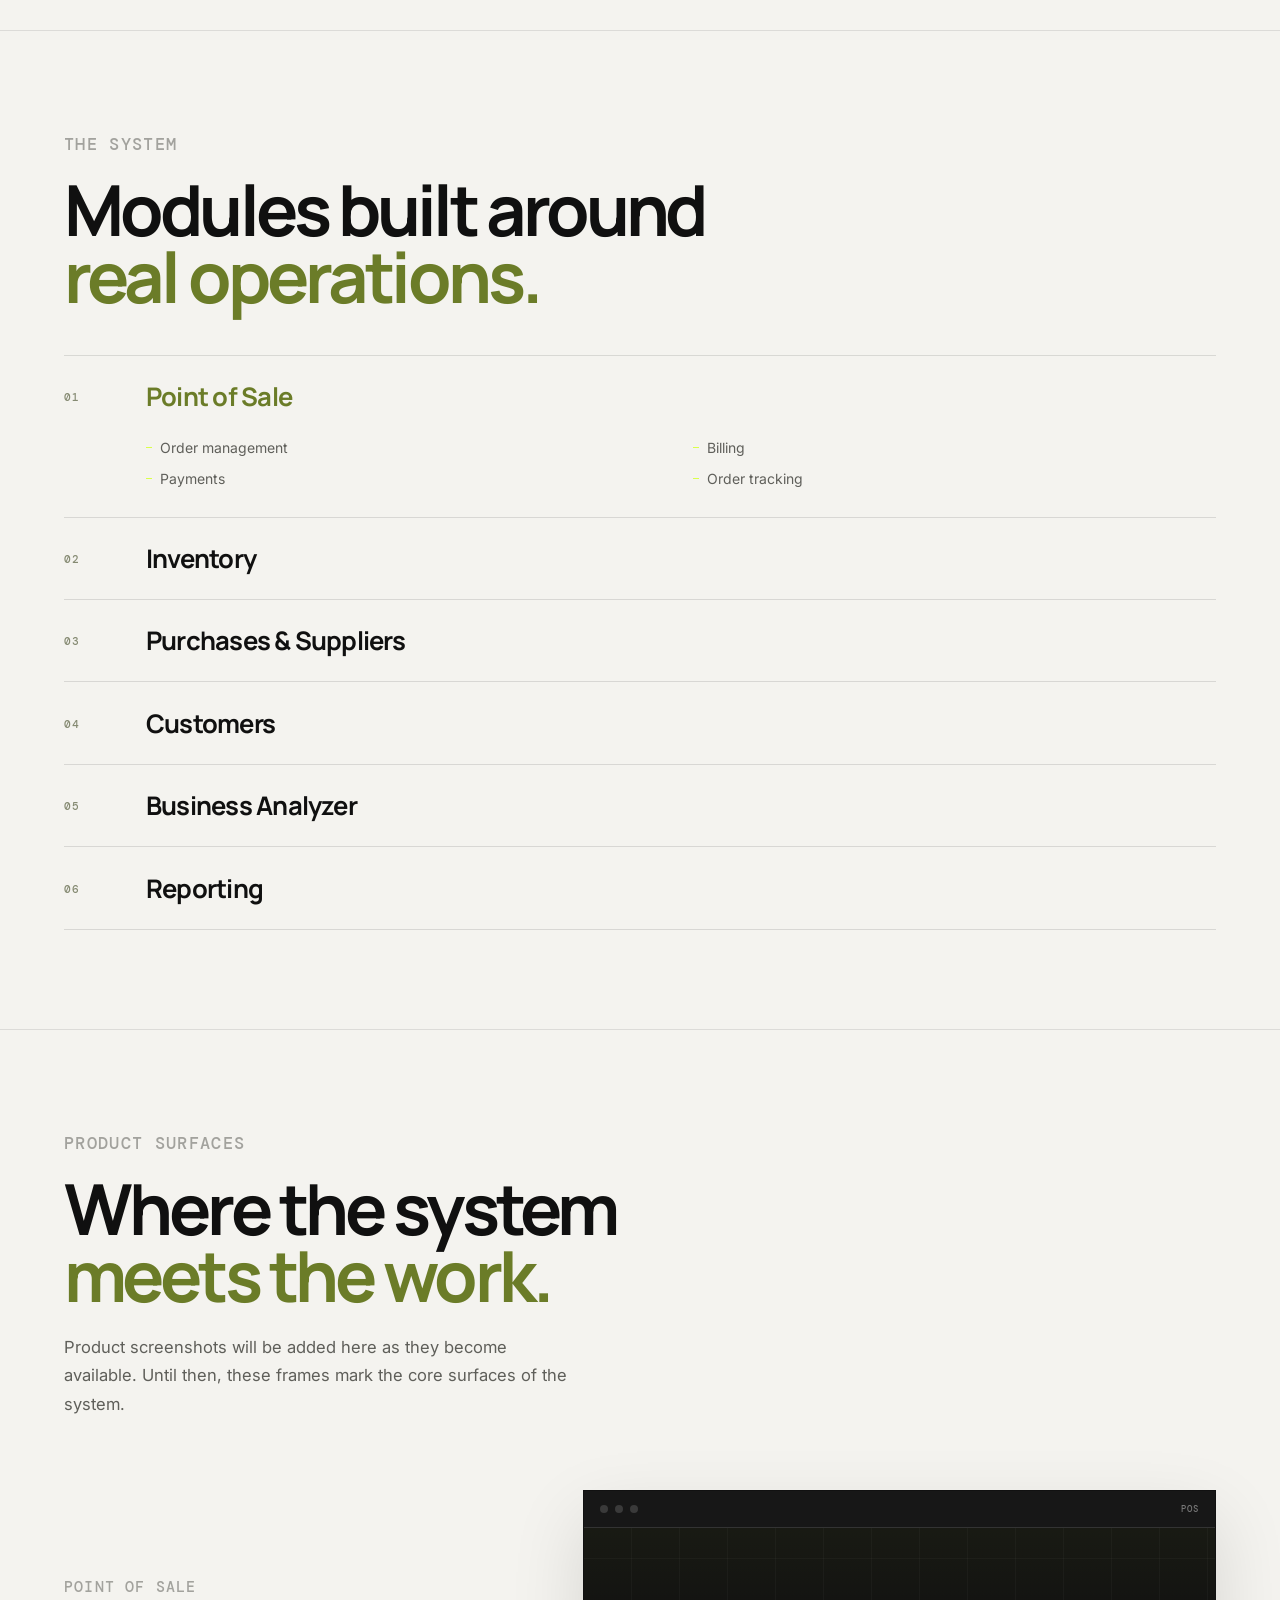
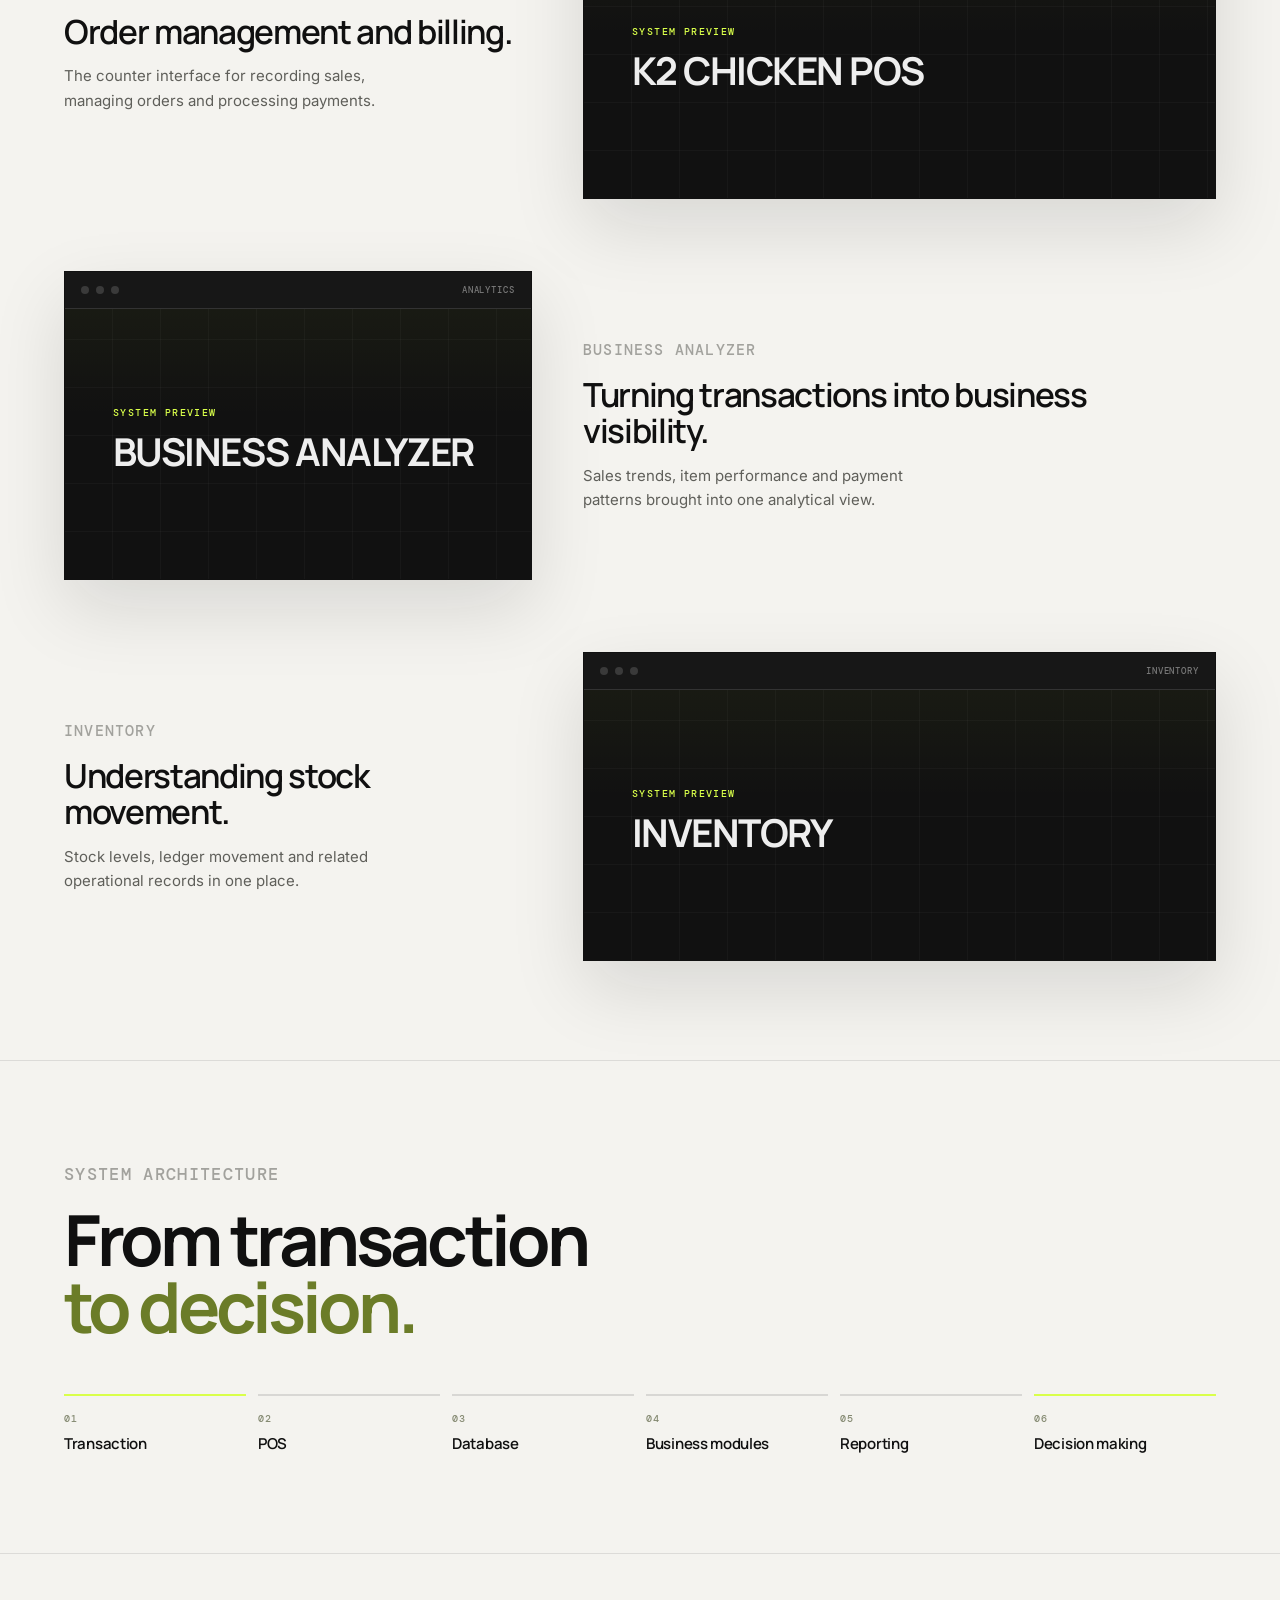
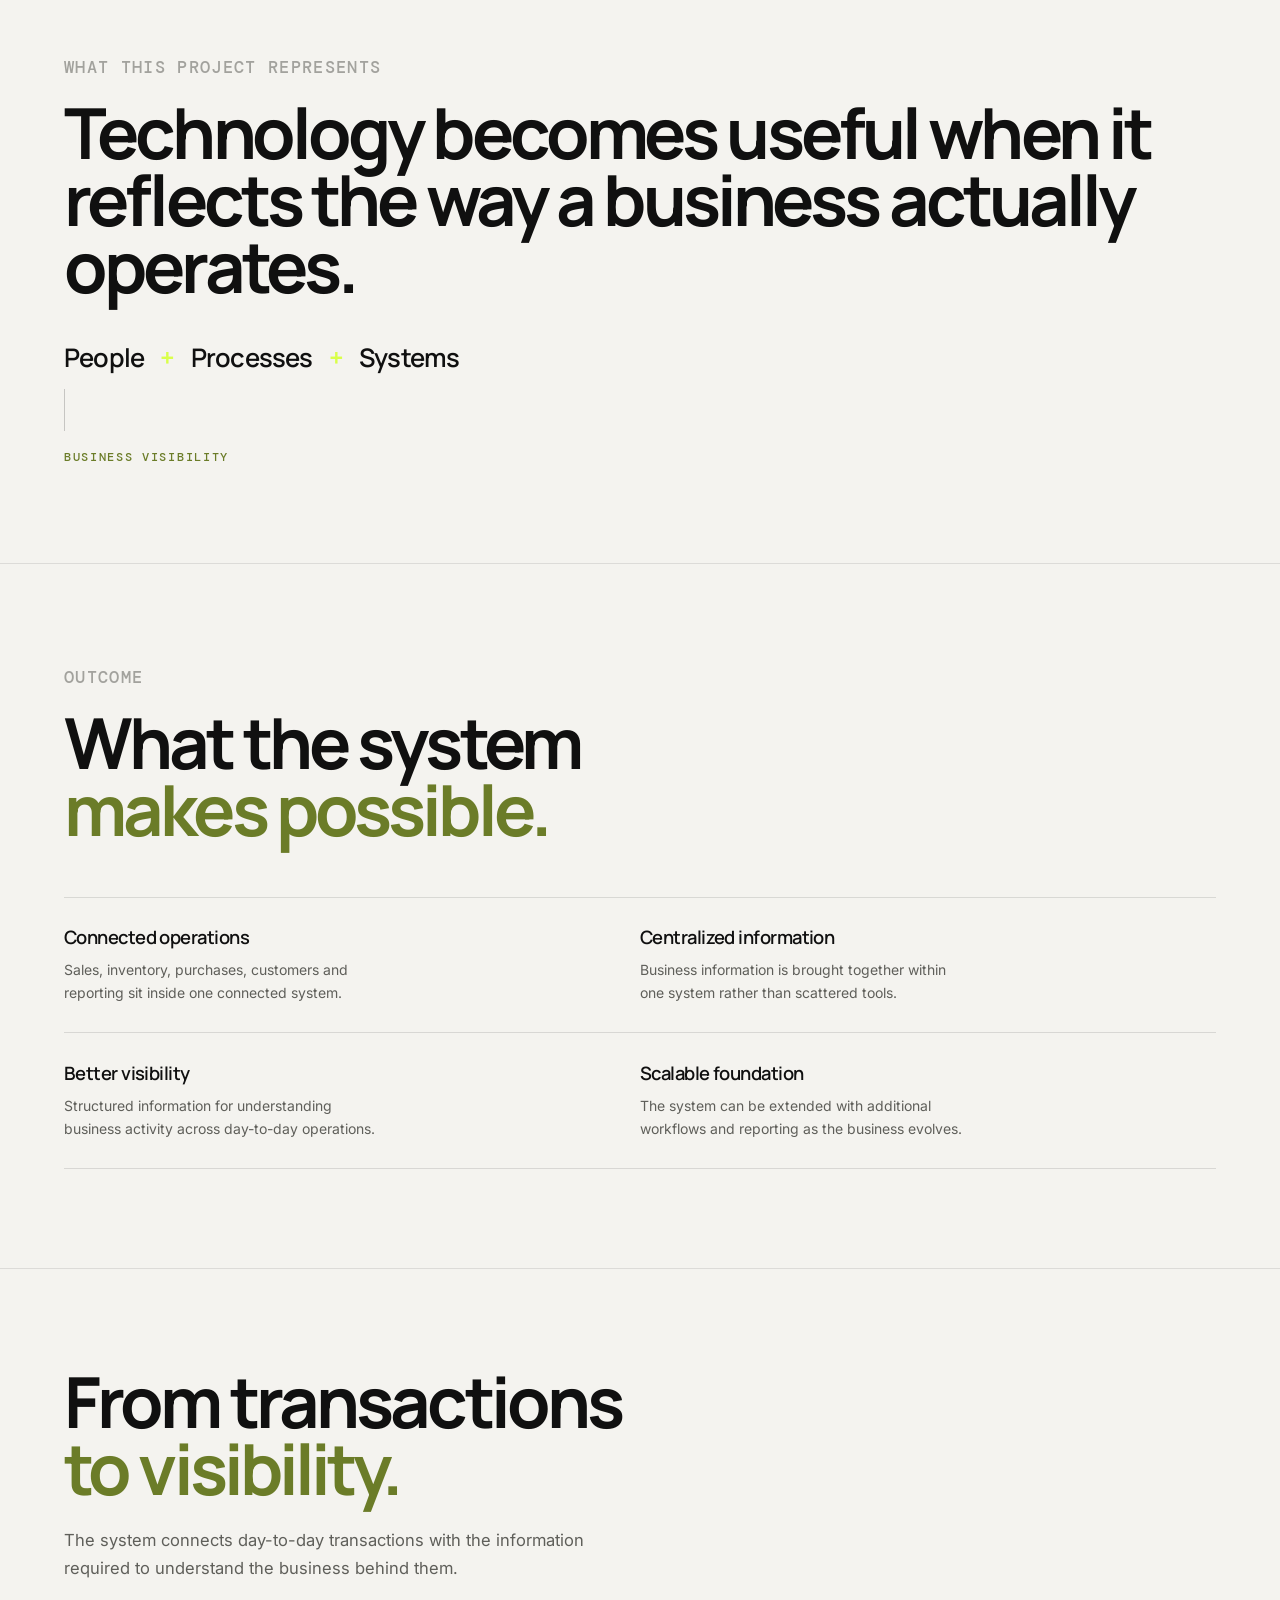
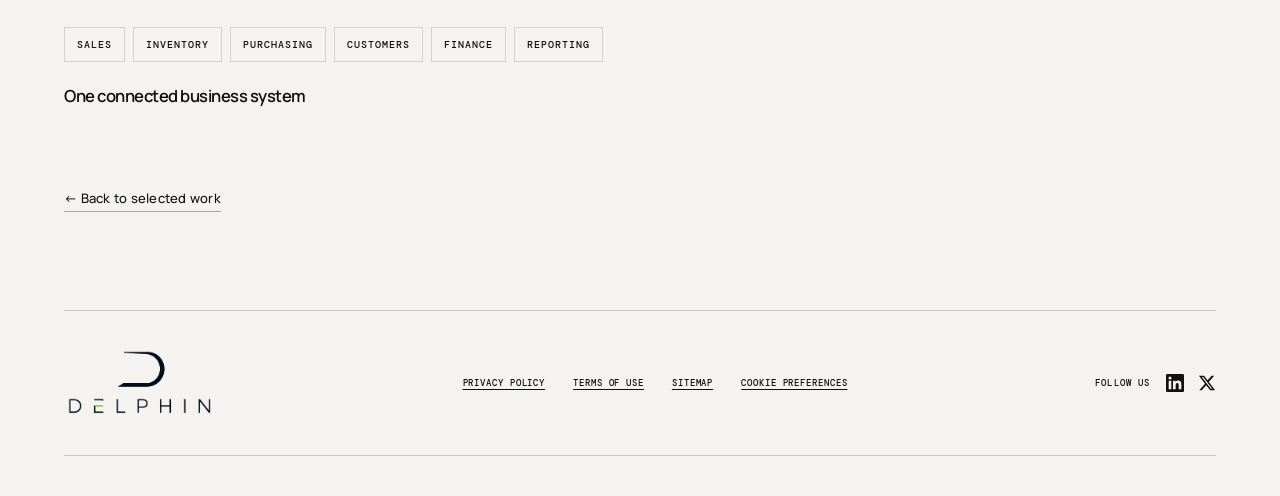
==== commit f5c9f13e: "Polish site navigation, insights, and case studies. Condense blog pages, add back links on subpages," ====
--- a/work/k2-chicken/index.html
+++ b/work/k2-chicken/index.html
@@ -59,7 +59,6 @@
   </head>
   <body class="page-sub page-case">
     <div class="noise"></div>
-    <div class="progress"></div>
 
     <header class="nav" id="siteNav">
       <div class="nav-pill nav-pill-left">
@@ -99,6 +98,7 @@
     <main class="site-flow case-study">
       <section class="case-hero section-light">
         <div class="case-hero__inner reveal visible">
+          <a class="page-back" href="../../index.html#work" data-page-back>← Back</a>
           <p class="case-eyebrow">
             <span>REAL PROJECT</span>
             <span aria-hidden="true">/</span>
@@ -503,7 +503,7 @@
           <span class="footer-social-label">Follow Us</span>
           <div class="footer-social-icons">
             <a
-              href="https://www.linkedin.com/in/delphin-solutions/"
+              href="https://www.linkedin.com/company/delphin-solutions"
               aria-label="LinkedIn"
               target="_blank"
               rel="noopener noreferrer"
--- a/styles.css
+++ b/styles.css
@@ -1,2806 +1,5088 @@
-*{box-sizing:border-box}html{scroll-behavior:smooth;-webkit-text-size-adjust:100%;text-size-adjust:100%}body{margin:0;background:#f4f3ef;color:#101010;font-family:Inter,system-ui,-apple-system,"Segoe UI",Roboto,Arial,sans-serif;overflow-x:hidden;line-height:1.5}img,svg,video{max-width:100%;height:auto}.noise{position:fixed;inset:0;pointer-events:none;opacity:.035;z-index:20;background-image:url("data:image/svg+xml,%3Csvg viewBox='0 0 160 160' xmlns='http://www.w3.org/2000/svg'%3E%3Cfilter id='n'%3E%3CfeTurbulence type='fractalNoise' baseFrequency='.9' numOctaves='3' stitchTiles='stitch'/%3E%3C/filter%3E%3Crect width='100%25' height='100%25' filter='url(%23n)' opacity='.35'/%3E%3C/svg%3E")}.progress{position:fixed;top:0;left:0;width:0;height:3px;background:hsl(73, 100%, 65%);z-index:100}.nav{position:fixed;top:0;left:0;width:100%;height:78px;padding:0 5vw;display:flex;align-items:center;justify-content:space-between;z-index:50;mix-blend-mode:difference;color:#fff}.brand{display:flex;align-items:center;gap:11px;text-decoration:none;color:inherit;font:700 15px/1 Manrope,sans-serif;letter-spacing:.08em}.brand-mark{width:28px;height:28px;border:1px solid currentColor;border-radius:50%;display:grid;place-items:center;font-size:12px}.brand-dot{color:#d9ff4a}.nav-links{display:flex;gap:34px}.nav-links a,.nav-cta{color:inherit;text-decoration:none;font-size:12px}.nav-links a{opacity:.72;transition:.25s}.nav-links a:hover{opacity:1}.nav-cta{border:1px solid rgba(255,255,255,.5);border-radius:100px;padding:12px 17px}.nav-cta span{margin-left:10px}.menu{display:none;background:none;border:0;color:white}.section-light,.section-dark{position:relative;padding:12vh 5vw}.section-dark{background:#0b0b0b;color:#f7f7f3}
-.statement.section-dark{background:#0b0b0b}.section-index{font:500 10px/1 DM Mono,monospace;letter-spacing:.12em;opacity:.5;margin-bottom:4vw}.hero{min-height:100svh;padding:0 5vw;display:block;position:relative;background:#f4f3ef}.eyebrow,.kicker{font:500 11px DM Mono,monospace;letter-spacing:.08em;text-transform:uppercase}.section-dark em,.section-light em{font-style:normal;color:#858a72}.hero-text{font-size:16px;line-height:1.65;max-width:500px;color:#4d4d4a}.hero-actions{display:flex;align-items:center;gap:25px;margin-top:36px}.button{display:inline-flex;align-items:center;gap:30px;text-decoration:none;border-radius:100px;padding:15px 20px;font-size:12px}.button-dark{background:#101010;color:#fff}.button-light{background:#f4f3ef;color:#101010;margin-top:28px}.text-link{color:inherit;text-decoration:none;font-size:22px;border-bottom:1px solid currentColor;padding-bottom:5px}.text-link span{margin-left:14px}.statement{display:flex;flex-direction:column}.statement-grid{display:grid;grid-template-columns:.8fr 1.6fr 1fr;gap:4vw;align-items:end;margin:auto 0}.statement h2,.intro h2,.method h2,.cap-head h2,.work-head h2,.outcome-head h2,.why h2,.team-head h2,.insight-head h2,.contact h2{font:700 clamp(2.4rem,5.2vw,5.5rem)/.95 Manrope,system-ui,sans-serif;letter-spacing:-.055em;margin:0}.statement h2 em{color:#d9ff4a}.body-copy{font-size:15px;line-height:1.7;max-width:500px}.connection-map{display:flex;align-items:center;gap:12px;margin-top:auto;padding-top:10vw;font:500 9px DM Mono;letter-spacing:.1em;opacity:.7}.connection-map i{height:1px;background:#777;flex:1}.intro-grid{display:grid;grid-template-columns:1.35fr .8fr;gap:10vw}.large-copy{font:500 26px/1.25 Manrope;letter-spacing:-.025em;max-width:500px}.muted{color:#65655f;margin:30px 0}.method{background:#f4f3ef}.method-head{display:grid;grid-template-columns:1.2fr .7fr;gap:10vw;margin-bottom:7vw}.method-head p,.cap-head p,.work-head p,.team-head p{max-width:420px;line-height:1.65;color:#66655f;font-size:14px}.method-list{border-top:1px solid #bdbdb5}.method-item{display:grid;grid-template-columns:90px 1fr 1.4fr 30px;gap:30px;align-items:center;padding:27px 0;border-bottom:1px solid #bdbdb5;transition:.35s}.method-item:hover,.method-item.active{padding-left:18px;background:rgba(255,255,255,.25)}.method-number,.cap-num,.work-info>span,.person>span,.insight-grid span{font:500 9px DM Mono;letter-spacing:.1em;opacity:.55}.method-item h3{font:600 28px Manrope;letter-spacing:-.04em;margin:0}.method-item p{font-size:13px;line-height:1.5;max-width:430px;margin:0;color:#65655f}.method-arrow{font-size:18px}.capabilities{padding-bottom:12vw}.cap-head{display:grid;grid-template-columns:1.2fr .7fr;gap:10vw;margin-bottom:7vw}.cap-list{border-top:1px solid #444}.cap-item{display:grid;grid-template-columns:70px 1fr 1.1fr 40px;align-items:center;gap:25px;border-bottom:1px solid #444;padding:31px 0;transition:.45s cubic-bezier(.2,.7,.2,1);cursor:pointer}.cap-item:hover{padding:45px 25px;background:#171717}.cap-item h3{font:600 27px Manrope;letter-spacing:-.045em;margin:0}.cap-item p{font-size:12px;line-height:1.55;color:#a8a8a2;margin:0}.cap-arrow{font-size:20px;transition:.35s}.cap-item:hover .cap-arrow{transform:translate(5px,-5px);color:#d9ff4a}.work-head{display:grid;grid-template-columns:1.2fr .65fr;gap:8vw;margin-bottom:7vw}.work-list{display:flex;flex-direction:column;gap:8vw}.work-card{display:grid;grid-template-columns:1.35fr .75fr;gap:5vw;align-items:center}.work-card.reverse{grid-template-columns:.75fr 1.35fr}.work-card.reverse .work-visual{order:2}.work-card.reverse .work-info{order:1}.work-visual{min-height:480px;background:#deddd5;display:grid;place-items:center;overflow:hidden}.demo-window{width:78%;min-height:285px;background:#111;color:#eee;padding:25px;box-shadow:0 30px 80px rgba(0,0,0,.18);transform:rotate(-2deg);transition:.6s}.work-card:hover .demo-window{transform:rotate(0) scale(1.025)}.demo-top{display:flex;justify-content:space-between;border-bottom:1px solid #444;padding-bottom:13px;font:500 8px DM Mono;letter-spacing:.08em}.demo-top span:last-child{color:#d9ff4a}.metric-row{display:grid;grid-template-columns:repeat(3,1fr);gap:10px;padding:40px 0}.metric-row small{display:block;color:#777;font:8px DM Mono}.metric-row strong{font:600 29px Manrope;display:block;margin-top:6px}.flow{display:flex;align-items:center;gap:8px;flex-wrap:wrap;font:8px DM Mono;color:#bdbdb8}.flow span{border:1px solid #444;padding:8px}.flow i{font-style:normal;color:#d9ff4a}.work-info>span{display:block}.work-info h3{font:600 38px/.98 Manrope;letter-spacing:-.05em;margin:22px 0}.work-info p{font-size:12px;color:#777;margin-bottom:32px}.work-info a,.insight-grid a{font-size:11px;color:inherit;text-decoration:none;border-bottom:1px solid #999;padding-bottom:5px}.bars{height:175px;display:flex;align-items:end;gap:9px;padding:25px 0}.bars i{display:block;flex:1;background:#d9ff4a;opacity:.8;min-height:8px}.demo-footer{display:grid;grid-template-columns:1fr 1fr 1fr 1fr;gap:10px;border-top:1px solid #444;padding-top:14px;font:8px DM Mono}.demo-footer strong{font-size:12px}.auto-flow{display:flex;flex-direction:column;align-items:center;gap:7px;padding:23px 0;font:9px DM Mono}.auto-flow b{font-weight:400;border:1px solid #444;width:62%;padding:9px;text-align:center}.auto-flow i{font-style:normal;color:#d9ff4a}.outcome-head{margin-bottom:8vw}.outcome-grid{display:grid;grid-template-columns:repeat(4,1fr);border-top:1px solid #444}.outcome-grid article{padding:35px 25px 0 0;border-right:1px solid #444;margin-right:25px}.outcome-grid article:last-child{border:0}.outcome-grid strong{display:block;font:600 37px Manrope;letter-spacing:-.05em}.outcome-grid span{display:block;font:500 27px Manrope;color:#d9ff4a;letter-spacing:-.04em}.outcome-grid p{font-size:12px;color:#999;line-height:1.6;margin-top:28px}.why-grid{display:grid;grid-template-columns:1.2fr .8fr;gap:9vw}.why h2{font-size:clamp(2.4rem,4.8vw,4.8rem)}.why-points{border-top:1px solid #bbb}.why-points>div{display:grid;grid-template-columns:45px 1fr;gap:15px;padding:27px 0;border-bottom:1px solid #bbb}.why-points span{font:500 9px DM Mono;opacity:.5}.why-points h3{font:600 20px Manrope;margin:0}.why-points p{font-size:12px;color:#666;line-height:1.6;margin:10px 0 0;grid-column:2}.team-head{display:grid;grid-template-columns:1.2fr .7fr;gap:10vw;margin-bottom:8vw}.team-grid{display:grid;grid-template-columns:repeat(4,1fr);gap:18px}.person{border-top:1px solid #444;padding-top:18px;position:relative}.avatar{height:250px;margin:22px 0;background:linear-gradient(135deg,#202020,#343434);display:grid;place-items:center;font:700 55px Manrope;color:#777;letter-spacing:-.08em}.person h3{font:600 19px Manrope;margin:0}.person p{font-size:11px;color:#888}.insight-head{display:flex;justify-content:space-between;align-items:end;gap:40px;margin-bottom:7vw}.insight-grid{display:grid;grid-template-columns:repeat(3,1fr);border-top:1px solid #bbb}.insight-grid article{padding:27px 25px 35px 0;border-right:1px solid #bbb;margin-right:25px}.insight-grid article:last-child{border:0}.insight-grid h3{font:600 26px/1.05 Manrope;letter-spacing:-.04em;margin:35px 0 40px}.insight-grid p{font-size:11px;color:#777}.contact{display:grid;place-items:center;text-align:center;padding:12vh 5vw}.contact-inner{max-width:1100px}.contact h2{font-size:clamp(2.5rem,5.5vw,5rem);margin-top:35px}.contact-inner>p:not(.eyebrow){font:500 25px Manrope;color:#d9ff4a}.footer{padding-top:50px;padding-bottom:35px}.footer-top{display:flex;justify-content:space-between;align-items:center;padding-bottom:45px;border-bottom:1px solid #333}.footer-top p{font-size:11px;color:#888}.footer-bottom{display:flex;justify-content:space-between;gap:20px;padding-top:25px;font:9px DM Mono;color:#777}.footer-bottom a{color:#fff;text-decoration:none}.reveal{opacity:0;transform:translateY(12px);transition:opacity .7s ease,transform .7s cubic-bezier(.2,.7,.2,1)}.reveal.visible{opacity:1;transform:none}@media(max-width:900px){.nav-links,.nav-cta{display:none}.menu{display:flex;flex-direction:column;gap:5px}.menu span{display:block;width:24px;height:1px;background:white}.statement-grid,.intro-grid,.method-head,.cap-head,.work-head,.why-grid,.team-head{grid-template-columns:1fr;gap:35px}.statement-grid{margin-top:10vw}.connection-map{overflow:hidden;white-space:nowrap}.connection-map i{min-width:40px}.method-item{grid-template-columns:55px 1fr 25px}.method-item p{grid-column:2}.cap-item{grid-template-columns:50px 1fr 30px}.cap-item p{grid-column:2}.work-card,.work-card.reverse{grid-template-columns:1fr}.work-card.reverse .work-visual,.work-card.reverse .work-info{order:initial}.work-visual{min-height:350px}.outcome-grid{grid-template-columns:1fr 1fr;gap:0}.outcome-grid article{padding-bottom:35px;border-bottom:1px solid #444}.team-grid{grid-template-columns:1fr 1fr}.avatar{height:200px}.insight-grid{grid-template-columns:1fr}.insight-grid article{border-right:0;border-bottom:1px solid #bbb;margin:0}.footer-top,.footer-bottom{flex-direction:column;align-items:flex-start}}@media(max-width:560px){.hero-text{font-size:14px}.hero-actions{flex-wrap:wrap}.statement-grid{margin-top:6vw}.statement h2{font-size:clamp(2.2rem,9vw,3rem)}.method-item h3{font-size:22px}.cap-item h3{font-size:22px}.work-info h3{font-size:31px}.outcome-grid{grid-template-columns:1fr}.team-grid{grid-template-columns:1fr}.insight-head{display:block}.insight-head .text-link{display:inline-block;margin-top:25px}.contact h2{font-size:clamp(2.2rem,9vw,3rem)}.footer-top p{line-height:1.6}.nav{padding:0 6vw}}
+* {
+  box-sizing: border-box;
+}
+html {
+  scroll-behavior: smooth;
+  -webkit-text-size-adjust: 100%;
+  text-size-adjust: 100%;
+}
+body {
+  margin: 0;
+  background: #f4f3ef;
+  color: #101010;
+  font-family:
+    Inter,
+    system-ui,
+    -apple-system,
+    "Segoe UI",
+    Roboto,
+    Arial,
+    sans-serif;
+  overflow-x: hidden;
+  line-height: 1.5;
+}
+img,
+svg,
+video {
+  max-width: 100%;
+  height: auto;
+}
+.noise {
+  position: fixed;
+  inset: 0;
+  pointer-events: none;
+  opacity: 0.035;
+  z-index: 20;
+  background-image: url("data:image/svg+xml,%3Csvg viewBox='0 0 160 160' xmlns='http://www.w3.org/2000/svg'%3E%3Cfilter id='n'%3E%3CfeTurbulence type='fractalNoise' baseFrequency='.9' numOctaves='3' stitchTiles='stitch'/%3E%3C/filter%3E%3Crect width='100%25' height='100%25' filter='url(%23n)' opacity='.35'/%3E%3C/svg%3E");
+}
+.nav {
+  position: fixed;
+  top: 0;
+  left: 0;
+  width: 100%;
+  height: 78px;
+  padding: 0 5vw;
+  display: flex;
+  align-items: center;
+  justify-content: space-between;
+  z-index: 50;
+  mix-blend-mode: difference;
+  color: #fff;
+}
+.brand {
+  display: flex;
+  align-items: center;
+  gap: 11px;
+  text-decoration: none;
+  color: inherit;
+  font:
+    700 15px/1 Manrope,
+    sans-serif;
+  letter-spacing: 0.08em;
+}
+.brand-mark {
+  width: 28px;
+  height: 28px;
+  border: 1px solid currentColor;
+  border-radius: 50%;
+  display: grid;
+  place-items: center;
+  font-size: 12px;
+}
+.brand-dot {
+  color: #d9ff4a;
+}
+.nav-links {
+  display: flex;
+  gap: 34px;
+}
+.nav-links a,
+.nav-cta {
+  color: inherit;
+  text-decoration: none;
+  font-size: 12px;
+}
+.nav-links a {
+  opacity: 0.72;
+  transition: 0.25s;
+}
+.nav-links a:hover {
+  opacity: 1;
+}
+.nav-cta {
+  border: 1px solid rgba(255, 255, 255, 0.5);
+  border-radius: 100px;
+  padding: 12px 17px;
+}
+.nav-cta span {
+  margin-left: 10px;
+}
+.menu {
+  display: none;
+  background: none;
+  border: 0;
+  color: white;
+}
+.section-light,
+.section-dark {
+  position: relative;
+  padding: 12vh 5vw;
+}
+.section-dark {
+  background: #0b0b0b;
+  color: #f7f7f3;
+}
+.statement.section-dark {
+  background: #0b0b0b;
+}
+.section-index {
+  font:
+    500 10px/1 DM Mono,
+    monospace;
+  letter-spacing: 0.12em;
+  opacity: 0.5;
+  margin-bottom: 4vw;
+}
+.hero {
+  min-height: 100svh;
+  padding: 0 5vw;
+  display: block;
+  position: relative;
+  background: #f4f3ef;
+}
+.eyebrow,
+.kicker {
+  font:
+    500 11px DM Mono,
+    monospace;
+  letter-spacing: 0.08em;
+  text-transform: uppercase;
+}
+.section-dark em,
+.section-light em {
+  font-style: normal;
+  color: #858a72;
+}
+.hero-text {
+  font-size: 16px;
+  line-height: 1.65;
+  max-width: 500px;
+  color: #4d4d4a;
+}
+.hero-actions {
+  display: flex;
+  align-items: center;
+  gap: 25px;
+  margin-top: 36px;
+}
+.button {
+  display: inline-flex;
+  align-items: center;
+  gap: 30px;
+  text-decoration: none;
+  border-radius: 100px;
+  padding: 15px 20px;
+  font-size: 12px;
+}
+.button-dark {
+  background: #101010;
+  color: #fff;
+}
+.button-light {
+  background: #f4f3ef;
+  color: #101010;
+  margin-top: 28px;
+}
+.text-link {
+  color: inherit;
+  text-decoration: none;
+  font-size: 22px;
+  border-bottom: 1px solid currentColor;
+  padding-bottom: 5px;
+}
+.text-link span {
+  margin-left: 14px;
+}
+.statement {
+  display: flex;
+  flex-direction: column;
+}
+.statement-grid {
+  display: grid;
+  grid-template-columns: 0.8fr 1.6fr 1fr;
+  gap: 4vw;
+  align-items: end;
+  margin: auto 0;
+}
+.statement h2,
+.intro h2,
+.method h2,
+.cap-head h2,
+.work-head h2,
+.outcome-head h2,
+.why h2,
+.team-head h2,
+.insight-head h2,
+.contact h2 {
+  font:
+    700 clamp(2.4rem, 5.2vw, 5.5rem)/0.95 Manrope,
+    system-ui,
+    sans-serif;
+  letter-spacing: -0.055em;
+  margin: 0;
+}
+.statement h2 em {
+  color: #d9ff4a;
+}
+.body-copy {
+  font-size: 15px;
+  line-height: 1.7;
+  max-width: 500px;
+}
+.connection-map {
+  display: flex;
+  align-items: center;
+  gap: 12px;
+  margin-top: auto;
+  padding-top: 10vw;
+  font: 500 9px DM Mono;
+  letter-spacing: 0.1em;
+  opacity: 0.7;
+}
+.connection-map i {
+  height: 1px;
+  background: #777;
+  flex: 1;
+}
+.intro-grid {
+  display: grid;
+  grid-template-columns: 1.35fr 0.8fr;
+  gap: 10vw;
+}
+.large-copy {
+  font: 500 26px/1.25 Manrope;
+  letter-spacing: -0.025em;
+  max-width: 500px;
+}
+.muted {
+  color: #65655f;
+  margin: 30px 0;
+}
+.method {
+  background: #f4f3ef;
+}
+.method-head {
+  display: grid;
+  grid-template-columns: 1.2fr 0.7fr;
+  gap: 10vw;
+  margin-bottom: 7vw;
+}
+.method-head p,
+.cap-head p,
+.work-head p,
+.team-head p {
+  max-width: 420px;
+  line-height: 1.65;
+  color: #66655f;
+  font-size: 14px;
+}
+.method-list {
+  border-top: 1px solid #bdbdb5;
+}
+.method-item {
+  display: grid;
+  grid-template-columns: 90px 1fr 1.4fr 30px;
+  gap: 30px;
+  align-items: center;
+  padding: 27px 0;
+  border-bottom: 1px solid #bdbdb5;
+  transition: 0.35s;
+}
+.method-item:hover,
+.method-item.active {
+  padding-left: 18px;
+  background: rgba(255, 255, 255, 0.25);
+}
+.method-number,
+.cap-num,
+.work-info > span,
+.person > span,
+.insight-grid span {
+  font: 500 9px DM Mono;
+  letter-spacing: 0.1em;
+  opacity: 0.55;
+}
+.method-item h3 {
+  font: 600 28px Manrope;
+  letter-spacing: -0.04em;
+  margin: 0;
+}
+.method-item p {
+  font-size: 13px;
+  line-height: 1.5;
+  max-width: 430px;
+  margin: 0;
+  color: #65655f;
+}
+.method-arrow {
+  font-size: 18px;
+}
+.capabilities {
+  padding-bottom: 12vw;
+}
+.cap-head {
+  display: grid;
+  grid-template-columns: 1.2fr 0.7fr;
+  gap: 10vw;
+  margin-bottom: 7vw;
+}
+.cap-list {
+  border-top: 1px solid #444;
+}
+.cap-item {
+  display: grid;
+  grid-template-columns: 70px 1fr 1.1fr 40px;
+  align-items: center;
+  gap: 25px;
+  border-bottom: 1px solid #444;
+  padding: 31px 0;
+  transition: 0.45s cubic-bezier(0.2, 0.7, 0.2, 1);
+  cursor: pointer;
+}
+.cap-item:hover {
+  padding: 45px 25px;
+  background: #171717;
+}
+.cap-item h3 {
+  font: 600 27px Manrope;
+  letter-spacing: -0.045em;
+  margin: 0;
+}
+.cap-item p {
+  font-size: 12px;
+  line-height: 1.55;
+  color: #a8a8a2;
+  margin: 0;
+}
+.cap-arrow {
+  font-size: 20px;
+  transition: 0.35s;
+}
+.cap-item:hover .cap-arrow {
+  transform: translate(5px, -5px);
+  color: #d9ff4a;
+}
+.work-head {
+  display: grid;
+  grid-template-columns: 1.2fr 0.65fr;
+  gap: 8vw;
+  margin-bottom: 7vw;
+}
+.work-list {
+  display: flex;
+  flex-direction: column;
+  gap: 8vw;
+}
+.work-card {
+  display: grid;
+  grid-template-columns: 1.35fr 0.75fr;
+  gap: 5vw;
+  align-items: center;
+}
+.work-card.reverse {
+  grid-template-columns: 0.75fr 1.35fr;
+}
+.work-card.reverse .work-visual {
+  order: 2;
+}
+.work-card.reverse .work-info {
+  order: 1;
+}
+.work-visual {
+  min-height: 480px;
+  background: #deddd5;
+  display: grid;
+  place-items: center;
+  overflow: hidden;
+}
+.demo-window {
+  width: 78%;
+  min-height: 285px;
+  background: #111;
+  color: #eee;
+  padding: 25px;
+  box-shadow: 0 30px 80px rgba(0, 0, 0, 0.18);
+  transform: rotate(-2deg);
+  transition: 0.6s;
+}
+.work-card:hover .demo-window {
+  transform: rotate(0) scale(1.025);
+}
+.demo-top {
+  display: flex;
+  justify-content: space-between;
+  border-bottom: 1px solid #444;
+  padding-bottom: 13px;
+  font: 500 8px DM Mono;
+  letter-spacing: 0.08em;
+}
+.demo-top span:last-child {
+  color: #d9ff4a;
+}
+.metric-row {
+  display: grid;
+  grid-template-columns: repeat(3, 1fr);
+  gap: 10px;
+  padding: 40px 0;
+}
+.metric-row small {
+  display: block;
+  color: #777;
+  font: 8px DM Mono;
+}
+.metric-row strong {
+  font: 600 29px Manrope;
+  display: block;
+  margin-top: 6px;
+}
+.flow {
+  display: flex;
+  align-items: center;
+  gap: 8px;
+  flex-wrap: wrap;
+  font: 8px DM Mono;
+  color: #bdbdb8;
+}
+.flow span {
+  border: 1px solid #444;
+  padding: 8px;
+}
+.flow i {
+  font-style: normal;
+  color: #d9ff4a;
+}
+.work-info > span {
+  display: block;
+}
+.work-info h3 {
+  font: 600 38px/0.98 Manrope;
+  letter-spacing: -0.05em;
+  margin: 22px 0;
+}
+.work-info p {
+  font-size: 12px;
+  color: #777;
+  margin-bottom: 32px;
+}
+.work-info a,
+.insight-grid a {
+  font-size: 11px;
+  color: inherit;
+  text-decoration: none;
+  border-bottom: 1px solid #999;
+  padding-bottom: 5px;
+}
+.bars {
+  height: 175px;
+  display: flex;
+  align-items: end;
+  gap: 9px;
+  padding: 25px 0;
+}
+.bars i {
+  display: block;
+  flex: 1;
+  background: #d9ff4a;
+  opacity: 0.8;
+  min-height: 8px;
+}
+.demo-footer {
+  display: grid;
+  grid-template-columns: 1fr 1fr 1fr 1fr;
+  gap: 10px;
+  border-top: 1px solid #444;
+  padding-top: 14px;
+  font: 8px DM Mono;
+}
+.demo-footer strong {
+  font-size: 12px;
+}
+.auto-flow {
+  display: flex;
+  flex-direction: column;
+  align-items: center;
+  gap: 7px;
+  padding: 23px 0;
+  font: 9px DM Mono;
+}
+.auto-flow b {
+  font-weight: 400;
+  border: 1px solid #444;
+  width: 62%;
+  padding: 9px;
+  text-align: center;
+}
+.auto-flow i {
+  font-style: normal;
+  color: #d9ff4a;
+}
+.outcome-head {
+  margin-bottom: 8vw;
+}
+.outcome-grid {
+  display: grid;
+  grid-template-columns: repeat(4, 1fr);
+  border-top: 1px solid #444;
+}
+.outcome-grid article {
+  padding: 35px 25px 0 0;
+  border-right: 1px solid #444;
+  margin-right: 25px;
+}
+.outcome-grid article:last-child {
+  border: 0;
+}
+.outcome-grid strong {
+  display: block;
+  font: 600 37px Manrope;
+  letter-spacing: -0.05em;
+}
+.outcome-grid span {
+  display: block;
+  font: 500 27px Manrope;
+  color: #d9ff4a;
+  letter-spacing: -0.04em;
+}
+.outcome-grid p {
+  font-size: 12px;
+  color: #999;
+  line-height: 1.6;
+  margin-top: 28px;
+}
+.why-grid {
+  display: grid;
+  grid-template-columns: 1.2fr 0.8fr;
+  gap: 9vw;
+}
+.why h2 {
+  font-size: clamp(2.4rem, 4.8vw, 4.8rem);
+}
+.why-points {
+  border-top: 1px solid #bbb;
+}
+.why-points > div {
+  display: grid;
+  grid-template-columns: 45px 1fr;
+  gap: 15px;
+  padding: 27px 0;
+  border-bottom: 1px solid #bbb;
+}
+.why-points span {
+  font: 500 9px DM Mono;
+  opacity: 0.5;
+}
+.why-points h3 {
+  font: 600 20px Manrope;
+  margin: 0;
+}
+.why-points p {
+  font-size: 12px;
+  color: #666;
+  line-height: 1.6;
+  margin: 10px 0 0;
+  grid-column: 2;
+}
+.team-head {
+  display: grid;
+  grid-template-columns: 1.2fr 0.7fr;
+  gap: 10vw;
+  margin-bottom: 8vw;
+}
+.team-grid {
+  display: grid;
+  grid-template-columns: repeat(4, 1fr);
+  gap: 18px;
+}
+.person {
+  border-top: 1px solid #444;
+  padding-top: 18px;
+  position: relative;
+}
+.avatar {
+  height: 250px;
+  margin: 22px 0;
+  background: linear-gradient(135deg, #202020, #343434);
+  display: grid;
+  place-items: center;
+  font: 700 55px Manrope;
+  color: #777;
+  letter-spacing: -0.08em;
+}
+.person h3 {
+  font: 600 19px Manrope;
+  margin: 0;
+}
+.person p {
+  font-size: 11px;
+  color: #888;
+}
+.insight-head {
+  display: flex;
+  justify-content: space-between;
+  align-items: end;
+  gap: 40px;
+  margin-bottom: 7vw;
+}
+.insight-grid {
+  display: grid;
+  grid-template-columns: repeat(3, 1fr);
+  border-top: 1px solid #bbb;
+}
+.insight-grid article {
+  padding: 27px 25px 35px 0;
+  border-right: 1px solid #bbb;
+  margin-right: 25px;
+}
+.insight-grid article:last-child {
+  border: 0;
+}
+.insight-grid h3 {
+  font: 600 26px/1.05 Manrope;
+  letter-spacing: -0.04em;
+  margin: 35px 0 40px;
+}
+.insight-grid p {
+  font-size: 11px;
+  color: #777;
+}
+.contact {
+  display: grid;
+  place-items: center;
+  text-align: center;
+  padding: 12vh 5vw;
+}
+.contact-inner {
+  max-width: 1100px;
+}
+.contact h2 {
+  font-size: clamp(2.5rem, 5.5vw, 5rem);
+  margin-top: 35px;
+}
+.contact-inner > p:not(.eyebrow) {
+  font: 500 25px Manrope;
+  color: #d9ff4a;
+}
+.footer {
+  padding-top: 50px;
+  padding-bottom: 35px;
+}
+.footer-top {
+  display: flex;
+  justify-content: space-between;
+  align-items: center;
+  padding-bottom: 45px;
+  border-bottom: 1px solid #333;
+}
+.footer-top p {
+  font-size: 11px;
+  color: #888;
+}
+.footer-bottom {
+  display: flex;
+  justify-content: space-between;
+  gap: 20px;
+  padding-top: 25px;
+  font: 9px DM Mono;
+  color: #777;
+}
+.footer-bottom a {
+  color: #fff;
+  text-decoration: none;
+}
+.reveal {
+  opacity: 0;
+  transform: translateY(18px);
+  transition:
+    opacity 0.95s cubic-bezier(0.16, 1, 0.3, 1),
+    transform 0.95s cubic-bezier(0.16, 1, 0.3, 1);
+  will-change: opacity, transform;
+}
+.reveal.visible {
+  opacity: 1;
+  transform: none;
+}
+@media (prefers-reduced-motion: reduce) {
+  .reveal {
+    opacity: 1;
+    transform: none;
+    transition: none;
+    will-change: auto;
+  }
+}
+@media (max-width: 900px) {
+  .nav-links,
+  .nav-cta {
+    display: none;
+  }
+  .menu {
+    display: flex;
+    flex-direction: column;
+    gap: 5px;
+  }
+  .menu span {
+    display: block;
+    width: 24px;
+    height: 1px;
+    background: white;
+  }
+  .statement-grid,
+  .intro-grid,
+  .method-head,
+  .cap-head,
+  .work-head,
+  .why-grid,
+  .team-head {
+    grid-template-columns: 1fr;
+    gap: 35px;
+  }
+  .statement-grid {
+    margin-top: 10vw;
+  }
+  .connection-map {
+    overflow: hidden;
+    white-space: nowrap;
+  }
+  .connection-map i {
+    min-width: 40px;
+  }
+  .method-item {
+    grid-template-columns: 55px 1fr 25px;
+  }
+  .method-item p {
+    grid-column: 2;
+  }
+  .cap-item {
+    grid-template-columns: 50px 1fr 30px;
+  }
+  .cap-item p {
+    grid-column: 2;
+  }
+  .work-card,
+  .work-card.reverse {
+    grid-template-columns: 1fr;
+  }
+  .work-card.reverse .work-visual,
+  .work-card.reverse .work-info {
+    order: initial;
+  }
+  .work-visual {
+    min-height: 350px;
+  }
+  .outcome-grid {
+    grid-template-columns: 1fr 1fr;
+    gap: 0;
+  }
+  .outcome-grid article {
+    padding-bottom: 35px;
+    border-bottom: 1px solid #444;
+  }
+  .team-grid {
+    grid-template-columns: 1fr 1fr;
+  }
+  .avatar {
+    height: 200px;
+  }
+  .insight-grid {
+    grid-template-columns: 1fr;
+  }
+  .insight-grid article {
+    border-right: 0;
+    border-bottom: 1px solid #bbb;
+    margin: 0;
+  }
+  .footer-top,
+  .footer-bottom {
+    flex-direction: column;
+    align-items: flex-start;
+  }
+}
+@media (max-width: 560px) {
+  .hero-text {
+    font-size: 14px;
+  }
+  .hero-actions {
+    flex-wrap: wrap;
+  }
+  .statement-grid {
+    margin-top: 6vw;
+  }
+  .statement h2 {
+    font-size: clamp(2.2rem, 9vw, 3rem);
+  }
+  .method-item h3 {
+    font-size: 22px;
+  }
+  .cap-item h3 {
+    font-size: 22px;
+  }
+  .work-info h3 {
+    font-size: 31px;
+  }
+  .outcome-grid {
+    grid-template-columns: 1fr;
+  }
+  .team-grid {
+    grid-template-columns: 1fr;
+  }
+  .insight-head {
+    display: block;
+  }
+  .insight-head .text-link {
+    display: inline-block;
+    margin-top: 25px;
+  }
+  .contact h2 {
+    font-size: clamp(2.2rem, 9vw, 3rem);
+  }
+  .footer-top p {
+    line-height: 1.6;
+  }
+  .nav {
+    padding: 0 6vw;
+  }
+}
 
 /* BCG-style footer */
-.site-footer{background:#f4f3ef;color:#101010;padding:0 5vw 40px}
-.footer-cta{padding:8vw 0 6vw;border-bottom:1px solid #c8c7c0}
-.footer-cta-grid{display:grid;grid-template-columns:1.15fr .75fr .85fr;gap:5vw;align-items:start}
-.footer-headline{font:400 clamp(2.2rem,3.8vw,3.4rem)/1.12 "Instrument Serif",Georgia,serif;letter-spacing:-.02em;margin:0;max-width:520px;color:#101010}
-.footer-nav{display:grid;grid-template-columns:1fr 1fr;gap:0 3vw}
-.footer-nav-col{display:flex;flex-direction:column;gap:18px}
-.footer-nav a{color:#101010;text-decoration:none;font:400 15px/1.4 Inter,sans-serif;transition:opacity .2s}
-.footer-nav a:hover{opacity:.55}
-.footer-assist{max-width:380px}
-.footer-assist h3{font:600 15px/1.3 Manrope,sans-serif;margin:0 0 14px;letter-spacing:-.01em}
-.footer-assist p{font-size:13px;line-height:1.65;color:#4d4d4a;margin:0 0 24px}
-.contact-form{display:flex;flex-direction:column;gap:16px}
-.contact-field{display:flex;flex-direction:column;gap:6px}
-.contact-field label{font:500 10px DM Mono,monospace;letter-spacing:.08em;text-transform:uppercase;color:#4d4d4a}
-.contact-optional{text-transform:none;letter-spacing:0;font-family:Inter,sans-serif;opacity:.7}
-.contact-field input,.contact-field textarea{
-  width:100%;
-  padding:12px 14px;
-  border:1px solid #c8c7c0;
-  border-radius:4px;
-  background:#fff;
-  color:#101010;
-  font:400 14px/1.4 Inter,sans-serif;
-  transition:border-color .2s,box-shadow .2s;
-}
-.contact-field textarea{resize:vertical;min-height:96px}
-.contact-field input:focus,.contact-field textarea:focus{
-  outline:none;
-  border-color:#101010;
-  box-shadow:0 0 0 1px #101010;
-}
-.contact-field input:invalid:not(:placeholder-shown),.contact-field textarea:invalid:not(:placeholder-shown){border-color:#b85c5c}
-.contact-form .footer-contact-btn{
-  align-self:flex-start;
-  border:0;
-  cursor:pointer;
-  margin-top:4px;
-}
-.contact-form-note{font-size:12px;line-height:1.5;color:#5f5f5a;margin:4px 0 0}
-.contact-form-note--error{color:#9b3b3b}
-.contact-form-note.is-visible{animation:contactNoteIn .35s ease both}
-.contact-field--honeypot{
-  position:absolute!important;
-  left:-9999px!important;
-  width:1px!important;
-  height:1px!important;
-  overflow:hidden!important;
-  opacity:0!important;
-  pointer-events:none!important;
-}
-.contact-page-form-wrap{
-  position:relative;
-  min-height:320px;
-}
-.contact-form.is-sent{
-  opacity:0;
-  transform:translateY(10px) scale(.98);
-  pointer-events:none;
-  position:absolute;
-  inset:0;
-  transition:opacity .35s ease,transform .35s ease;
-}
-.footer-contact-btn{
-  display:inline-flex;
-  align-items:center;
-  gap:12px;
-  background:#d9ff4a;
-  color:#101010;
-  text-decoration:none;
-  font:600 11px/1 Manrope,sans-serif;
-  letter-spacing:.08em;
-  text-transform:uppercase;
-  padding:16px 28px;
-  border-radius:100px;
-  border:0;
-  cursor:pointer;
-  transition:transform .25s,box-shadow .25s,opacity .25s;
-  position:relative;
-}
-.footer-contact-btn:hover{transform:translateY(-2px);box-shadow:0 8px 24px rgba(217,255,74,.35)}
+.site-footer {
+  background: #f4f3ef;
+  color: #101010;
+  padding: 0 5vw 40px;
+}
+.footer-cta {
+  padding: 8vw 0 6vw;
+  border-bottom: 1px solid #c8c7c0;
+}
+.footer-cta-grid {
+  display: grid;
+  grid-template-columns: 1.15fr 0.75fr 0.85fr;
+  gap: 5vw;
+  align-items: start;
+}
+.footer-headline {
+  font:
+    400 clamp(2.2rem, 3.8vw, 3.4rem)/1.12 "Instrument Serif",
+    Georgia,
+    serif;
+  letter-spacing: -0.02em;
+  margin: 0;
+  max-width: 520px;
+  color: #101010;
+}
+.footer-nav {
+  display: grid;
+  grid-template-columns: 1fr 1fr;
+  gap: 0 3vw;
+}
+.footer-nav-col {
+  display: flex;
+  flex-direction: column;
+  gap: 18px;
+}
+.footer-nav a {
+  color: #101010;
+  text-decoration: none;
+  font:
+    400 15px/1.4 Inter,
+    sans-serif;
+  transition: opacity 0.2s;
+}
+.footer-nav a:hover {
+  opacity: 0.55;
+}
+.footer-assist {
+  max-width: 380px;
+}
+.footer-assist h3 {
+  font:
+    600 15px/1.3 Manrope,
+    sans-serif;
+  margin: 0 0 14px;
+  letter-spacing: -0.01em;
+}
+.footer-assist p {
+  font-size: 13px;
+  line-height: 1.65;
+  color: #4d4d4a;
+  margin: 0 0 24px;
+}
+.contact-form {
+  display: flex;
+  flex-direction: column;
+  gap: 16px;
+}
+.contact-field {
+  display: flex;
+  flex-direction: column;
+  gap: 6px;
+}
+.contact-field label {
+  font:
+    500 10px DM Mono,
+    monospace;
+  letter-spacing: 0.08em;
+  text-transform: uppercase;
+  color: #4d4d4a;
+}
+.contact-optional {
+  text-transform: none;
+  letter-spacing: 0;
+  font-family: Inter, sans-serif;
+  opacity: 0.7;
+}
+.contact-field input,
+.contact-field textarea {
+  width: 100%;
+  padding: 12px 14px;
+  border: 1px solid #c8c7c0;
+  border-radius: 4px;
+  background: #fff;
+  color: #101010;
+  font:
+    400 14px/1.4 Inter,
+    sans-serif;
+  transition:
+    border-color 0.2s,
+    box-shadow 0.2s;
+}
+.contact-field textarea {
+  resize: vertical;
+  min-height: 96px;
+}
+.contact-field input:focus,
+.contact-field textarea:focus {
+  outline: none;
+  border-color: #101010;
+  box-shadow: 0 0 0 1px #101010;
+}
+.contact-field input:invalid:not(:placeholder-shown),
+.contact-field textarea:invalid:not(:placeholder-shown) {
+  border-color: #b85c5c;
+}
+.contact-form .footer-contact-btn {
+  align-self: flex-start;
+  border: 0;
+  cursor: pointer;
+  margin-top: 4px;
+}
+.contact-form-note {
+  font-size: 12px;
+  line-height: 1.5;
+  color: #5f5f5a;
+  margin: 4px 0 0;
+}
+.contact-form-note--error {
+  color: #9b3b3b;
+}
+.contact-form-note.is-visible {
+  animation: contactNoteIn 0.35s ease both;
+}
+.contact-field--honeypot {
+  position: absolute !important;
+  left: -9999px !important;
+  width: 1px !important;
+  height: 1px !important;
+  overflow: hidden !important;
+  opacity: 0 !important;
+  pointer-events: none !important;
+}
+.contact-page-form-wrap {
+  position: relative;
+  min-height: 320px;
+}
+.contact-form.is-sent {
+  opacity: 0;
+  transform: translateY(10px) scale(0.98);
+  pointer-events: none;
+  position: absolute;
+  inset: 0;
+  transition:
+    opacity 0.35s ease,
+    transform 0.35s ease;
+}
+.footer-contact-btn {
+  display: inline-flex;
+  align-items: center;
+  gap: 12px;
+  background: #d9ff4a;
+  color: #101010;
+  text-decoration: none;
+  font:
+    600 11px/1 Manrope,
+    sans-serif;
+  letter-spacing: 0.08em;
+  text-transform: uppercase;
+  padding: 16px 28px;
+  border-radius: 100px;
+  border: 0;
+  cursor: pointer;
+  transition:
+    transform 0.25s,
+    box-shadow 0.25s,
+    opacity 0.25s;
+  position: relative;
+}
+.footer-contact-btn:hover {
+  transform: translateY(-2px);
+  box-shadow: 0 8px 24px rgba(217, 255, 74, 0.35);
+}
 .footer-contact-btn:disabled,
-.footer-contact-btn.is-loading{
-  cursor:wait;
-  opacity:.85;
-  transform:none;
-  box-shadow:none;
+.footer-contact-btn.is-loading {
+  cursor: wait;
+  opacity: 0.85;
+  transform: none;
+  box-shadow: none;
 }
 .footer-contact-btn.is-loading .contact-btn-label,
-.footer-contact-btn.is-loading .contact-btn-arrow{opacity:0}
-.contact-btn-spinner{
-  position:absolute;
-  left:50%;
-  top:50%;
-  width:16px;
-  height:16px;
-  margin:-8px 0 0 -8px;
-  border:2px solid rgba(16,16,16,.2);
-  border-top-color:#101010;
-  border-radius:50%;
-  opacity:0;
-  pointer-events:none;
-}
-.footer-contact-btn.is-loading .contact-btn-spinner{
-  opacity:1;
-  animation:contactSpin .7s linear infinite;
-}
-.contact-success{
-  display:flex;
-  flex-direction:column;
-  align-items:flex-start;
-  justify-content:center;
-  gap:14px;
-  min-height:320px;
-  padding:8px 0;
-  outline:none;
-}
-.contact-success[hidden]{display:none!important}
+.footer-contact-btn.is-loading .contact-btn-arrow {
+  opacity: 0;
+}
+.contact-btn-spinner {
+  position: absolute;
+  left: 50%;
+  top: 50%;
+  width: 16px;
+  height: 16px;
+  margin: -8px 0 0 -8px;
+  border: 2px solid rgba(16, 16, 16, 0.2);
+  border-top-color: #101010;
+  border-radius: 50%;
+  opacity: 0;
+  pointer-events: none;
+}
+.footer-contact-btn.is-loading .contact-btn-spinner {
+  opacity: 1;
+  animation: contactSpin 0.7s linear infinite;
+}
+.contact-success {
+  display: flex;
+  flex-direction: column;
+  align-items: flex-start;
+  justify-content: center;
+  gap: 14px;
+  min-height: 320px;
+  padding: 8px 0;
+  outline: none;
+}
+.contact-success[hidden] {
+  display: none !important;
+}
 .contact-success.is-animate .contact-success__mark,
 .contact-success.is-animate .contact-success__title,
-.contact-success.is-animate .contact-success__copy{
-  animation:contactSuccessIn .55s cubic-bezier(.22,1,.36,1) both;
-}
-.contact-success.is-animate .contact-success__title{animation-delay:.08s}
-.contact-success.is-animate .contact-success__copy{animation-delay:.16s}
-.contact-success__mark{
-  width:64px;
-  height:64px;
-}
-.contact-success__svg{
-  width:100%;
-  height:100%;
-  display:block;
-}
-.contact-success__circle{
-  stroke:#d9ff4a;
-  stroke-width:2.5;
-  stroke-dasharray:151;
-  stroke-dashoffset:151;
-}
-.contact-success__check{
-  stroke:#101010;
-  stroke-width:2.8;
-  stroke-linecap:round;
-  stroke-linejoin:round;
-  stroke-dasharray:48;
-  stroke-dashoffset:48;
-}
-.contact-success.is-animate .contact-success__circle{
-  animation:contactDrawCircle .55s cubic-bezier(.22,1,.36,1) .05s forwards;
-}
-.contact-success.is-animate .contact-success__check{
-  animation:contactDrawCheck .4s cubic-bezier(.22,1,.36,1) .35s forwards;
-}
-.contact-success__title{
-  font:600 clamp(1.6rem,2.4vw,2rem)/1.15 Manrope,sans-serif;
-  letter-spacing:-.04em;
-  margin:0;
-  color:#101010;
-}
-.contact-success__copy{
-  margin:0;
-  max-width:34ch;
-  font-size:15px;
-  line-height:1.65;
-  color:#5f5f5a;
-}
-@keyframes contactSpin{to{transform:rotate(360deg)}}
-@keyframes contactNoteIn{
-  from{opacity:0;transform:translateY(4px)}
-  to{opacity:1;transform:none}
-}
-@keyframes contactSuccessIn{
-  from{opacity:0;transform:translateY(12px)}
-  to{opacity:1;transform:none}
-}
-@keyframes contactDrawCircle{
-  to{stroke-dashoffset:0}
-}
-@keyframes contactDrawCheck{
-  to{stroke-dashoffset:0}
-}
-@media(prefers-reduced-motion:reduce){
+.contact-success.is-animate .contact-success__copy {
+  animation: contactSuccessIn 0.55s cubic-bezier(0.22, 1, 0.36, 1) both;
+}
+.contact-success.is-animate .contact-success__title {
+  animation-delay: 0.08s;
+}
+.contact-success.is-animate .contact-success__copy {
+  animation-delay: 0.16s;
+}
+.contact-success__mark {
+  width: 64px;
+  height: 64px;
+}
+.contact-success__svg {
+  width: 100%;
+  height: 100%;
+  display: block;
+}
+.contact-success__circle {
+  stroke: #d9ff4a;
+  stroke-width: 2.5;
+  stroke-dasharray: 151;
+  stroke-dashoffset: 151;
+}
+.contact-success__check {
+  stroke: #101010;
+  stroke-width: 2.8;
+  stroke-linecap: round;
+  stroke-linejoin: round;
+  stroke-dasharray: 48;
+  stroke-dashoffset: 48;
+}
+.contact-success.is-animate .contact-success__circle {
+  animation: contactDrawCircle 0.55s cubic-bezier(0.22, 1, 0.36, 1) 0.05s
+    forwards;
+}
+.contact-success.is-animate .contact-success__check {
+  animation: contactDrawCheck 0.4s cubic-bezier(0.22, 1, 0.36, 1) 0.35s forwards;
+}
+.contact-success__title {
+  font:
+    600 clamp(1.6rem, 2.4vw, 2rem)/1.15 Manrope,
+    sans-serif;
+  letter-spacing: -0.04em;
+  margin: 0;
+  color: #101010;
+}
+.contact-success__copy {
+  margin: 0;
+  max-width: 34ch;
+  font-size: 15px;
+  line-height: 1.65;
+  color: #5f5f5a;
+}
+@keyframes contactSpin {
+  to {
+    transform: rotate(360deg);
+  }
+}
+@keyframes contactNoteIn {
+  from {
+    opacity: 0;
+    transform: translateY(4px);
+  }
+  to {
+    opacity: 1;
+    transform: none;
+  }
+}
+@keyframes contactSuccessIn {
+  from {
+    opacity: 0;
+    transform: translateY(12px);
+  }
+  to {
+    opacity: 1;
+    transform: none;
+  }
+}
+@keyframes contactDrawCircle {
+  to {
+    stroke-dashoffset: 0;
+  }
+}
+@keyframes contactDrawCheck {
+  to {
+    stroke-dashoffset: 0;
+  }
+}
+@media (prefers-reduced-motion: reduce) {
   .contact-form.is-sent,
   .contact-success.is-animate .contact-success__mark,
   .contact-success.is-animate .contact-success__title,
   .contact-success.is-animate .contact-success__copy,
   .contact-success.is-animate .contact-success__circle,
   .contact-success.is-animate .contact-success__check,
-  .footer-contact-btn.is-loading .contact-btn-spinner{
-    animation:none!important;
-    transition:none!important;
+  .footer-contact-btn.is-loading .contact-btn-spinner {
+    animation: none !important;
+    transition: none !important;
   }
   .contact-success__circle,
-  .contact-success__check{stroke-dashoffset:0}
-}
-.footer-bar{display:flex;align-items:center;justify-content:space-between;gap:30px;padding:36px 0;border-bottom:1px solid #c8c7c0;flex-wrap:wrap}
-.footer-logo{display:flex;align-items:center;gap:12px;text-decoration:none;color:#101010;flex-shrink:0}
-.footer-logo-mark{width:32px;height:32px;border:1.5px solid #101010;border-radius:50%;display:grid;place-items:center;font:700 13px Manrope,sans-serif}
-.footer-logo-text{font:700 14px/1 Manrope,sans-serif;letter-spacing:.1em}
-.footer-legal{display:flex;align-items:center;gap:28px;flex-wrap:wrap;justify-content:center;flex:1}
-.footer-legal a{color:#101010;text-decoration:underline;text-underline-offset:3px;font:500 9px DM Mono,monospace;letter-spacing:.1em;text-transform:uppercase;white-space:nowrap}
-.footer-legal a:hover{opacity:.55}
-.footer-social{display:flex;align-items:center;gap:16px;flex-shrink:0}
-.footer-social-label{font:500 9px DM Mono,monospace;letter-spacing:.12em;text-transform:uppercase;color:#101010}
-.footer-social-icons{display:flex;align-items:center;gap:14px}
-.footer-social-icons a{color:#101010;display:flex;align-items:center;transition:opacity .2s}
-.footer-social-icons a:hover{opacity:.45}
-.footer-disclaimer{padding:32px 0 0;max-width:1100px}
-.footer-disclaimer p{font-size:11px;line-height:1.7;color:#6b6b66;margin:0 0 16px}
-.footer-copy{font:500 10px DM Mono,monospace;letter-spacing:.06em;color:#6b6b66;margin-top:28px!important}
-@media(max-width:900px){.footer-cta-grid{grid-template-columns:1fr;gap:50px}.footer-headline{max-width:none}.footer-assist{max-width:none}.footer-bar{flex-direction:column;align-items:flex-start;gap:28px}.footer-legal{justify-content:flex-start;gap:18px 24px}.footer-social{width:100%;justify-content:space-between}}
-@media(max-width:560px){.site-footer{padding:0 6vw 35px}.footer-cta{padding:15vw 0 12vw}.footer-nav{grid-template-columns:1fr;gap:18px}.footer-legal{flex-direction:column;align-items:flex-start;gap:14px}}
+  .contact-success__check {
+    stroke-dashoffset: 0;
+  }
+}
+.footer-bar {
+  display: flex;
+  align-items: center;
+  justify-content: space-between;
+  gap: 30px;
+  padding: 36px 0;
+  border-bottom: 1px solid #c8c7c0;
+  flex-wrap: wrap;
+}
+.footer-logo {
+  display: flex;
+  align-items: center;
+  gap: 12px;
+  text-decoration: none;
+  color: #101010;
+  flex-shrink: 0;
+}
+.footer-logo-mark {
+  width: 32px;
+  height: 32px;
+  border: 1.5px solid #101010;
+  border-radius: 50%;
+  display: grid;
+  place-items: center;
+  font:
+    700 13px Manrope,
+    sans-serif;
+}
+.footer-logo-text {
+  font:
+    700 14px/1 Manrope,
+    sans-serif;
+  letter-spacing: 0.1em;
+}
+.footer-legal {
+  display: flex;
+  align-items: center;
+  gap: 28px;
+  flex-wrap: wrap;
+  justify-content: center;
+  flex: 1;
+}
+.footer-legal a {
+  color: #101010;
+  text-decoration: underline;
+  text-underline-offset: 3px;
+  font:
+    500 9px DM Mono,
+    monospace;
+  letter-spacing: 0.1em;
+  text-transform: uppercase;
+  white-space: nowrap;
+}
+.footer-legal a:hover {
+  opacity: 0.55;
+}
+.footer-social {
+  display: flex;
+  align-items: center;
+  gap: 16px;
+  flex-shrink: 0;
+}
+.footer-social-label {
+  font:
+    500 9px DM Mono,
+    monospace;
+  letter-spacing: 0.12em;
+  text-transform: uppercase;
+  color: #101010;
+}
+.footer-social-icons {
+  display: flex;
+  align-items: center;
+  gap: 14px;
+}
+.footer-social-icons a {
+  color: #101010;
+  display: flex;
+  align-items: center;
+  transition: opacity 0.2s;
+}
+.footer-social-icons a:hover {
+  opacity: 0.45;
+}
+.footer-disclaimer {
+  padding: 32px 0 0;
+  max-width: 1100px;
+}
+.footer-disclaimer p {
+  font-size: 11px;
+  line-height: 1.7;
+  color: #6b6b66;
+  margin: 0 0 16px;
+}
+.footer-copy {
+  font:
+    500 10px DM Mono,
+    monospace;
+  letter-spacing: 0.06em;
+  color: #6b6b66;
+  margin-top: 28px !important;
+}
+@media (max-width: 900px) {
+  .footer-cta-grid {
+    grid-template-columns: 1fr;
+    gap: 50px;
+  }
+  .footer-headline {
+    max-width: none;
+  }
+  .footer-assist {
+    max-width: none;
+  }
+  .footer-bar {
+    flex-direction: column;
+    align-items: flex-start;
+    gap: 28px;
+  }
+  .footer-legal {
+    justify-content: flex-start;
+    gap: 18px 24px;
+  }
+  .footer-social {
+    width: 100%;
+    justify-content: space-between;
+  }
+}
+@media (max-width: 560px) {
+  .site-footer {
+    padding: 0 6vw 35px;
+  }
+  .footer-cta {
+    padding: 15vw 0 12vw;
+  }
+  .footer-nav {
+    grid-template-columns: 1fr;
+    gap: 18px;
+  }
+  .footer-legal {
+    flex-direction: column;
+    align-items: flex-start;
+    gap: 14px;
+  }
+}
 
 /* BCG-style floating nav pills */
-.nav{
-  position:fixed;
-  inset:0 auto auto 0;
-  width:100%;
-  height:0;
-  z-index:50;
-  pointer-events:none;
-  mix-blend-mode:normal!important;
-  color:#101010!important;
-  background:transparent!important;
-  border:0!important;
-  backdrop-filter:none!important;
-  padding:0;
-  display:block;
-}
-.nav-pill{
-  pointer-events:auto;
-  display:inline-flex;
-  align-items:center;
-  gap:16px;
-  background:#fff;
-  border:1px solid rgba(16,16,16,.1);
-  border-radius:999px;
-  box-shadow:0 8px 32px rgba(16,16,16,.08);
-  text-decoration:none;
-  color:#101010;
-}
-.nav-pill-left{
-  position:fixed;
-  top:clamp(18px,2.8vh,32px);
-  left:clamp(20px,5vw,48px);
-  padding:8px 24px 8px 16px;
-  gap:12px;
-  z-index:56;
-}
-.nav-pill-right{
-  position:fixed;
-  top:clamp(18px,2.8vh,32px);
-  right:clamp(20px,5vw,48px);
-  padding:16px 28px;
-  font:600 13px/1 Manrope,sans-serif;
-  letter-spacing:.08em;
-  text-transform:uppercase;
-  transition:transform .25s,box-shadow .25s;
-  z-index:56;
-}
-.nav-pill-right:hover{
-  transform:translateY(-1px);
-  box-shadow:0 10px 36px rgba(16,16,16,.1);
-}
-.menu{
-  display:flex!important;
-  flex-direction:column;
-  justify-content:center;
-  align-items:center;
-  gap:5px;
-  width:auto;
-  height:48px;
-  padding:0 4px 0 2px;
-  background:transparent;
-  border:0;
-  border-radius:0;
-  cursor:pointer;
-  flex-shrink:0;
-  position:relative;
-  z-index:2;
-  pointer-events:auto;
-  -webkit-tap-highlight-color:transparent;
-  transition:opacity .2s ease;
-}
-.menu:hover{opacity:.55}
-.menu:active{opacity:.4}
-.menu span{
-  display:block;
-  width:22px;
-  height:2px;
-  background:#101010;
-  border-radius:1px;
-  transition:transform .25s ease,opacity .25s ease;
-}
-.nav.is-menu-open .menu span:nth-child(1){transform:translateY(7px) rotate(45deg)}
-.nav.is-menu-open .menu span:nth-child(2){opacity:0}
-.nav.is-menu-open .menu span:nth-child(3){transform:translateY(-7px) rotate(-45deg)}
-.nav-overlay{
-  position:fixed;
-  inset:0;
-  z-index:49;
-  background:#f4f3ef;
-  opacity:0;
-  visibility:hidden;
-  pointer-events:none;
-  transition:opacity .45s ease,visibility .45s ease;
-}
-.nav.is-menu-open .nav-overlay{
-  opacity:1;
-  visibility:visible;
-  pointer-events:auto;
-}
-.nav-panel{
-  display:flex;
-  flex-direction:column;
-  justify-content:center;
-  min-height:100%;
-  max-width:1180px;
-  margin:0 auto;
-  padding:clamp(120px,14vh,160px) clamp(24px,8vw,120px) clamp(48px,8vh,80px);
-  box-sizing:border-box;
-}
-.nav-panel a{
-  color:#101010;
-  text-decoration:none;
-  font:500 clamp(1.75rem,4.5vw,3.25rem)/1.15 Manrope,sans-serif;
-  letter-spacing:-.03em;
-  padding:clamp(14px,2.2vh,22px) 0;
-  border-bottom:1px solid rgba(16,16,16,.1);
-  opacity:0;
-  transform:translateY(16px);
-  transition:color .25s ease,opacity .4s ease,transform .4s ease;
-}
-.nav-panel a:last-child{border-bottom:0}
-.nav-panel a:hover{color:#6b7c28}
-.nav.is-menu-open .nav-panel a{
-  opacity:1;
-  transform:translateY(0);
-}
-.nav.is-menu-open .nav-panel a:nth-child(1){transition-delay:.05s}
-.nav.is-menu-open .nav-panel a:nth-child(2){transition-delay:.1s}
-.nav.is-menu-open .nav-panel a:nth-child(3){transition-delay:.15s}
-.nav.is-menu-open .nav-panel a:nth-child(4){transition-delay:.2s}
-.nav.is-menu-open .nav-panel a:nth-child(5){transition-delay:.25s}
-.nav.is-menu-open .nav-panel a:nth-child(6){transition-delay:.3s}
-body.nav-menu-open{overflow:hidden}
-.brand{
-  mix-blend-mode:normal;
-  display:inline-flex;
-  align-items:center;
-}
-.brand-logo{
-  height:52px;
-  width:auto;
-  display:block;
-  filter:none;
-}
-.footer-logo-img{height:72px;width:auto;display:block}
-@media(max-width:900px){
-  .nav-pill-left{padding:7px 20px 7px 14px;gap:10px}
-  .nav-pill-right{padding:14px 22px;font-size:12px}
-  .brand-logo{height:44px}
-  .menu{height:40px;padding:0 2px}
-  .menu span{width:20px}
-  .footer-logo-img{height:56px}
+.nav {
+  position: fixed;
+  inset: 0 auto auto 0;
+  width: 100%;
+  height: 0;
+  z-index: 50;
+  pointer-events: none;
+  mix-blend-mode: normal !important;
+  color: #101010 !important;
+  background: transparent !important;
+  border: 0 !important;
+  backdrop-filter: none !important;
+  padding: 0;
+  display: block;
+}
+.nav-pill {
+  pointer-events: auto;
+  display: inline-flex;
+  align-items: center;
+  gap: 16px;
+  background: #fff;
+  border: 1px solid rgba(16, 16, 16, 0.1);
+  border-radius: 999px;
+  box-shadow: 0 8px 32px rgba(16, 16, 16, 0.08);
+  text-decoration: none;
+  color: #101010;
+}
+.nav-pill-left {
+  position: fixed;
+  top: clamp(18px, 2.8vh, 32px);
+  left: clamp(20px, 5vw, 48px);
+  padding: 8px 24px 8px 16px;
+  gap: 12px;
+  z-index: 56;
+}
+.nav-pill-right {
+  position: fixed;
+  top: clamp(18px, 2.8vh, 32px);
+  right: clamp(20px, 5vw, 48px);
+  padding: 16px 28px;
+  font:
+    600 13px/1 Manrope,
+    sans-serif;
+  letter-spacing: 0.08em;
+  text-transform: uppercase;
+  transition:
+    transform 0.25s,
+    box-shadow 0.25s;
+  z-index: 56;
+}
+.nav-pill-right:hover {
+  transform: translateY(-1px);
+  box-shadow: 0 10px 36px rgba(16, 16, 16, 0.1);
+}
+.menu {
+  display: flex !important;
+  flex-direction: column;
+  justify-content: center;
+  align-items: center;
+  gap: 5px;
+  width: auto;
+  height: 48px;
+  padding: 0 4px 0 2px;
+  background: transparent;
+  border: 0;
+  border-radius: 0;
+  cursor: pointer;
+  flex-shrink: 0;
+  position: relative;
+  z-index: 2;
+  pointer-events: auto;
+  -webkit-tap-highlight-color: transparent;
+  transition: opacity 0.2s ease;
+}
+.menu:hover {
+  opacity: 0.55;
+}
+.menu:active {
+  opacity: 0.4;
+}
+.menu span {
+  display: block;
+  width: 22px;
+  height: 2px;
+  background: #101010;
+  border-radius: 1px;
+  transition:
+    transform 0.25s ease,
+    opacity 0.25s ease;
+}
+.nav.is-menu-open .menu span:nth-child(1) {
+  transform: translateY(7px) rotate(45deg);
+}
+.nav.is-menu-open .menu span:nth-child(2) {
+  opacity: 0;
+}
+.nav.is-menu-open .menu span:nth-child(3) {
+  transform: translateY(-7px) rotate(-45deg);
+}
+.nav-overlay {
+  position: fixed;
+  inset: 0;
+  z-index: 49;
+  background: #f4f3ef;
+  opacity: 0;
+  visibility: hidden;
+  pointer-events: none;
+  transition:
+    opacity 0.45s ease,
+    visibility 0.45s ease;
+}
+.nav.is-menu-open .nav-overlay {
+  opacity: 1;
+  visibility: visible;
+  pointer-events: auto;
+}
+.nav-panel {
+  display: flex;
+  flex-direction: column;
+  justify-content: center;
+  min-height: 100%;
+  max-width: 1180px;
+  margin: 0 auto;
+  padding: clamp(120px, 14vh, 160px) clamp(24px, 8vw, 120px)
+    clamp(48px, 8vh, 80px);
+  box-sizing: border-box;
+}
+.nav-panel a {
+  color: #101010;
+  text-decoration: none;
+  font:
+    500 clamp(1.75rem, 4.5vw, 3.25rem)/1.15 Manrope,
+    sans-serif;
+  letter-spacing: -0.03em;
+  padding: clamp(14px, 2.2vh, 22px) 0;
+  border-bottom: 1px solid rgba(16, 16, 16, 0.1);
+  opacity: 0;
+  transform: translateY(16px);
+  transition:
+    color 0.25s ease,
+    opacity 0.4s ease,
+    transform 0.4s ease;
+}
+.nav-panel a:last-child {
+  border-bottom: 0;
+}
+.nav-panel a:hover {
+  color: #6b7c28;
+}
+.nav.is-menu-open .nav-panel a {
+  opacity: 1;
+  transform: translateY(0);
+}
+.nav.is-menu-open .nav-panel a:nth-child(1) {
+  transition-delay: 0.05s;
+}
+.nav.is-menu-open .nav-panel a:nth-child(2) {
+  transition-delay: 0.1s;
+}
+.nav.is-menu-open .nav-panel a:nth-child(3) {
+  transition-delay: 0.15s;
+}
+.nav.is-menu-open .nav-panel a:nth-child(4) {
+  transition-delay: 0.2s;
+}
+.nav.is-menu-open .nav-panel a:nth-child(5) {
+  transition-delay: 0.25s;
+}
+.nav.is-menu-open .nav-panel a:nth-child(6) {
+  transition-delay: 0.3s;
+}
+body.nav-menu-open {
+  overflow: hidden;
+}
+.brand {
+  mix-blend-mode: normal;
+  display: inline-flex;
+  align-items: center;
+}
+.brand-logo {
+  height: 52px;
+  width: auto;
+  display: block;
+  filter: none;
+}
+.footer-logo-img {
+  height: 72px;
+  width: auto;
+  display: block;
+}
+@media (max-width: 900px) {
+  .nav-pill-left {
+    padding: 7px 20px 7px 14px;
+    gap: 10px;
+  }
+  .nav-pill-right {
+    padding: 14px 22px;
+    font-size: 12px;
+  }
+  .brand-logo {
+    height: 44px;
+  }
+  .menu {
+    height: 40px;
+    padding: 0 2px;
+  }
+  .menu span {
+    width: 20px;
+  }
+  .footer-logo-img {
+    height: 56px;
+  }
 }
 
 /* Hero */
-body.intro-active{overflow:hidden}
-body.intro-active .progress{opacity:0}
-main.site-flow > .hero{
-  height:80svh;
-  min-height:80svh;
-  padding:0;
-  display:block;
-  background:var(--cream);
-}
-.hero-stage{
-  width:100%;
-  max-width:760px;
-  margin:0 auto;
-  height:100%;
-  min-height:100%;
-  padding:clamp(84px,10vh,100px) clamp(24px,5vw,48px) clamp(16px,2vh,24px);
-  display:grid;
-  grid-template-rows:3fr 2fr;
-  gap:0;
-  box-sizing:border-box;
-}
-.hero-opener{
-  position:relative;
-  z-index:2;
-  display:flex;
-  flex-direction:column;
-  align-items:center;
-  justify-content:center;
-  text-align:center;
-  width:100%;
-  min-height:0;
-  transition:opacity .8s ease;
-}
-.hero-welcome{
-  font:500 clamp(11px,1.15vw,13px) DM Mono,ui-monospace,monospace;
-  letter-spacing:.28em;
-  text-transform:uppercase;
-  color:#858a72;
-  margin:0 0 clamp(16px,2vh,24px);
-  opacity:0;
-  transform:translateY(12px);
-  transition:opacity .7s ease,transform .7s ease;
-}
-.hero-brand{
-  font:500 clamp(2.6rem,8vw,5.25rem)/1 Manrope,system-ui,sans-serif;
-  letter-spacing:.34em;
-  text-transform:uppercase;
-  color:#010a14;
-  margin:0;
-  padding-left:.34em;
-  opacity:0;
-  transform:translateY(16px);
-  transition:opacity .8s ease,transform .8s ease;
-}
-.hero-tagline{
-  font:400 clamp(1.25rem,2.6vw,1.85rem)/1.4 "Instrument Serif",Georgia,"Times New Roman",serif;
-  letter-spacing:-.01em;
-  color:#101010;
-  margin:clamp(20px,3vh,28px) 0 0;
-  max-width:560px;
-  opacity:0;
-  transform:translateY(16px);
-  transition:opacity .8s ease,transform .8s ease;
-}
-.hero-tagline em{font-style:normal;color:#6b7c28}
-.hero-opener.is-enter .hero-welcome,.hero-opener.is-enter .hero-brand{opacity:1;transform:translateY(0)}
-.hero-opener.is-tagline .hero-tagline{opacity:1;transform:translateY(0)}
-.hero-continuation{
-  display:flex;
-  flex-direction:column;
-  align-items:center;
-  justify-content:flex-start;
-  width:100%;
-  min-height:0;
-  margin-top:0;
-  padding-top:clamp(20px,3vh,28px);
-  border-top:1px solid rgba(16,16,16,.12);
-  opacity:0;
-  transition:opacity .8s ease .15s;
+body.intro-active {
+  overflow: hidden;
+}
+body.intro-active main.site-flow > section:not(.hero),
+body.intro-active .site-footer {
+  opacity: 0;
+  transform: translateY(28px);
+  pointer-events: none;
+}
+body.hero-ready main.site-flow > section:not(.hero),
+body.hero-ready .site-footer {
+  opacity: 1;
+  transform: none;
+  pointer-events: auto;
+  transition:
+    opacity 0.95s cubic-bezier(0.22, 0.7, 0.2, 1),
+    transform 0.95s cubic-bezier(0.22, 0.7, 0.2, 1);
+}
+body.hero-ready main.site-flow > section:not(.hero):nth-of-type(2) {
+  transition-delay: 0.05s;
+}
+body.hero-ready main.site-flow > section:not(.hero):nth-of-type(3) {
+  transition-delay: 0.12s;
+}
+body.hero-ready main.site-flow > section:not(.hero):nth-of-type(4) {
+  transition-delay: 0.18s;
+}
+body.hero-ready .site-footer {
+  transition-delay: 0.22s;
+}
+
+main.site-flow > .hero {
+  height: 80svh;
+  min-height: 80svh;
+  padding: 0;
+  display: block;
+  background: var(--cream);
+  transition:
+    height 1s cubic-bezier(0.22, 0.7, 0.2, 1),
+    min-height 1s cubic-bezier(0.22, 0.7, 0.2, 1);
+}
+body.intro-active main.site-flow > .hero {
+  height: 100svh;
+  min-height: 100svh;
+}
+body.intro-active.hero-settling main.site-flow > .hero {
+  height: 80svh;
+  min-height: 80svh;
+}
+.hero-stage {
+  width: 100%;
+  max-width: 760px;
+  margin: 0 auto;
+  height: 100%;
+  min-height: 100%;
+  padding: clamp(84px, 10vh, 100px) clamp(24px, 5vw, 48px)
+    clamp(16px, 2vh, 24px);
+  display: grid;
+  grid-template-rows: 3fr 2fr;
+  gap: 0;
+  box-sizing: border-box;
+}
+.hero-opener {
+  position: relative;
+  z-index: 2;
+  display: flex;
+  flex-direction: column;
+  align-items: center;
+  justify-content: center;
+  text-align: center;
+  width: 100%;
+  min-height: 0;
+  transform: translateY(min(26vh, 210px)) scale(1.04);
+  transition:
+    transform 1.05s cubic-bezier(0.22, 0.7, 0.2, 1),
+    opacity 0.8s ease;
+  will-change: transform;
+}
+.hero-opener.is-rise {
+  transform: translateY(0) scale(1);
+}
+.hero-welcome {
+  font:
+    500 clamp(11px, 1.15vw, 13px) DM Mono,
+    ui-monospace,
+    monospace;
+  letter-spacing: 0.28em;
+  text-transform: uppercase;
+  color: #858a72;
+  margin: 0 0 clamp(16px, 2vh, 24px);
+  opacity: 0;
+  transform: translateY(14px);
+  transition:
+    opacity 0.85s ease,
+    transform 0.85s cubic-bezier(0.22, 0.7, 0.2, 1);
+}
+.hero-brand {
+  font:
+    500 clamp(2.6rem, 8vw, 5.25rem)/1 Manrope,
+    system-ui,
+    sans-serif;
+  letter-spacing: 0.34em;
+  text-transform: uppercase;
+  color: #010a14;
+  margin: 0;
+  padding-left: 0.34em;
+  opacity: 0;
+  transform: translateY(18px);
+  transition:
+    opacity 0.95s ease 0.08s,
+    transform 0.95s cubic-bezier(0.22, 0.7, 0.2, 1) 0.08s;
+}
+.hero-tagline {
+  font:
+    400 clamp(1.25rem, 2.6vw, 1.85rem)/1.4 "Instrument Serif",
+    Georgia,
+    "Times New Roman",
+    serif;
+  letter-spacing: -0.01em;
+  color: #101010;
+  margin: clamp(20px, 3vh, 28px) 0 0;
+  max-width: 560px;
+  opacity: 0;
+  transform: translateY(16px);
+  transition:
+    opacity 0.8s ease,
+    transform 0.8s cubic-bezier(0.22, 0.7, 0.2, 1);
+}
+.hero-tagline em {
+  font-style: normal;
+  color: #6b7c28;
+}
+.hero-opener.is-enter .hero-welcome,
+.hero-opener.is-enter .hero-brand {
+  opacity: 1;
+  transform: translateY(0);
+}
+.hero-opener.is-tagline .hero-tagline {
+  opacity: 1;
+  transform: translateY(0);
+}
+.hero-continuation {
+  display: flex;
+  flex-direction: column;
+  align-items: center;
+  justify-content: flex-start;
+  width: 100%;
+  min-height: 0;
+  margin-top: 0;
+  padding-top: clamp(20px, 3vh, 28px);
+  border-top: 1px solid rgba(16, 16, 16, 0.12);
+  opacity: 0;
+  transform: translateY(12px);
+  transition:
+    opacity 0.85s ease 0.1s,
+    transform 0.85s cubic-bezier(0.22, 0.7, 0.2, 1) 0.1s;
 }
 .hero-opener.is-tagline + .hero-continuation,
-body.hero-ready .hero-continuation{
-  opacity:1;
-  pointer-events:auto;
-}
-.hero-lead{
-  width:100%;
-  max-width:520px;
-  display:flex;
-  flex-direction:column;
-  align-items:center;
-  opacity:0;
-  transform:translateY(12px);
+body.hero-ready .hero-continuation {
+  opacity: 1;
+  transform: translateY(0);
+  pointer-events: auto;
+}
+.hero-lead {
+  width: 100%;
+  max-width: 520px;
+  display: flex;
+  flex-direction: column;
+  align-items: center;
+  opacity: 0;
+  transform: translateY(12px);
 }
 .hero-opener.is-tagline + .hero-continuation .hero-lead,
-body.hero-ready .hero-lead{
-  animation:heroLeadIn .8s cubic-bezier(.2,.7,.2,1) .15s forwards;
-}
-@keyframes heroLeadIn{to{opacity:1;transform:translateY(0)}}
-.hero-lead .eyebrow{
-  margin:0;
-  text-transform:uppercase;
-  letter-spacing:.1em;
-  font-size:13px;
-  color:#858a72;
-}
-.hero-lead .hero-text{
-  margin:12px 0 0;
-  max-width:460px;
-  text-align:center;
-  font-size:18 px;
-  line-height:1.6;
-  color:#4d4d4a;
-}
-.hero-lead .hero-actions{
-  justify-content:center;
-  flex-wrap:wrap;
-  gap:18px;
-  margin-top:18px;
-}
-.nav-hidden{opacity:0;visibility:hidden;pointer-events:none}
-.nav-hidden .nav-pill,.nav-hidden .nav-overlay,.nav-hidden .menu{pointer-events:none}
+body.hero-ready .hero-lead {
+  animation: heroLeadIn 0.85s cubic-bezier(0.22, 0.7, 0.2, 1) 0.12s forwards;
+}
+@keyframes heroLeadIn {
+  to {
+    opacity: 1;
+    transform: translateY(0);
+  }
+}
+.hero-lead .eyebrow {
+  margin: 0;
+  text-transform: uppercase;
+  letter-spacing: 0.1em;
+  font-size: 13px;
+  color: #858a72;
+}
+.hero-lead .hero-text {
+  margin: 12px 0 0;
+  max-width: 460px;
+  text-align: center;
+  font-size: 18px;
+  line-height: 1.6;
+  color: #4d4d4a;
+}
+.hero-lead .hero-actions {
+  justify-content: center;
+  flex-wrap: wrap;
+  gap: 18px;
+  margin-top: 18px;
+}
+.nav-hidden {
+  opacity: 0;
+  visibility: hidden;
+  pointer-events: none;
+}
+.nav-hidden .nav-pill,
+.nav-hidden .nav-overlay,
+.nav-hidden .menu {
+  pointer-events: none;
+}
 body.hero-ready .nav,
-.nav:not(.nav-hidden){
-  opacity:1;
-  visibility:visible;
-  pointer-events:none;
-  animation:navIn .7s ease .15s forwards;
+.nav:not(.nav-hidden) {
+  opacity: 1;
+  visibility: visible;
+  pointer-events: none;
+  animation: navIn 0.75s ease 0.2s forwards;
 }
 body.hero-ready .nav .nav-pill,
 body.hero-ready .nav .menu,
 body.hero-ready .nav .nav-overlay,
 .nav:not(.nav-hidden) .nav-pill,
 .nav:not(.nav-hidden) .menu,
-.nav:not(.nav-hidden) .nav-overlay{
-  pointer-events:auto;
-}
-@keyframes navIn{from{opacity:0}to{opacity:1}}
-@media(max-width:900px){
-  .hero-stage{
-    grid-template-rows:3fr 2fr;
-    height:100%;
-    min-height:100%;
-    padding-top:clamp(76px,10vh,92px);
-  }
-  main.site-flow > .hero{
-    height:82svh;
-    min-height:82svh;
-  }
-  .hero-brand{font-size:clamp(2.4rem,11vw,3.5rem);letter-spacing:.28em;padding-left:.28em}
-  .hero-tagline{font-size:clamp(1.1rem,4.5vw,1.45rem)}
-  .hero-lead .hero-text{font-size:14px}
-  .hero-lead .hero-actions{gap:18px;margin-top:20px}
-}
-@media(prefers-reduced-motion:reduce){.hero-opener,.hero-welcome,.hero-brand,.hero-tagline,.hero-continuation,.hero-lead{transition:none!important;animation:none!important;opacity:1!important;transform:none!important}}
+.nav:not(.nav-hidden) .nav-overlay {
+  pointer-events: auto;
+}
+@keyframes navIn {
+  from {
+    opacity: 0;
+  }
+  to {
+    opacity: 1;
+  }
+}
+@media (max-width: 900px) {
+  .hero-stage {
+    grid-template-rows: 3fr 2fr;
+    height: 100%;
+    min-height: 100%;
+    padding-top: clamp(76px, 10vh, 92px);
+  }
+  main.site-flow > .hero {
+    height: 82svh;
+    min-height: 82svh;
+  }
+  body.intro-active main.site-flow > .hero {
+    height: 100svh;
+    min-height: 100svh;
+  }
+  body.intro-active.hero-settling main.site-flow > .hero {
+    height: 82svh;
+    min-height: 82svh;
+  }
+  .hero-opener {
+    transform: translateY(min(22vh, 160px)) scale(1.03);
+  }
+  .hero-brand {
+    font-size: clamp(2.4rem, 11vw, 3.5rem);
+    letter-spacing: 0.28em;
+    padding-left: 0.28em;
+  }
+  .hero-tagline {
+    font-size: clamp(1.1rem, 4.5vw, 1.45rem);
+  }
+  .hero-lead .hero-text {
+    font-size: 14px;
+  }
+  .hero-lead .hero-actions {
+    gap: 18px;
+    margin-top: 20px;
+  }
+}
+@media (prefers-reduced-motion: reduce) {
+  body.intro-active main.site-flow > section:not(.hero),
+  body.intro-active .site-footer,
+  body.hero-ready main.site-flow > section:not(.hero),
+  body.hero-ready .site-footer,
+  .hero-opener,
+  .hero-welcome,
+  .hero-brand,
+  .hero-tagline,
+  .hero-continuation,
+  .hero-lead,
+  main.site-flow > .hero {
+    transition: none !important;
+    animation: none !important;
+    opacity: 1 !important;
+    transform: none !important;
+  }
+  body.intro-active main.site-flow > .hero,
+  main.site-flow > .hero {
+    height: 80svh !important;
+    min-height: 80svh !important;
+  }
+}
 
 /* Site layout — clean professional flow */
-main.site-flow{
-  --cream:#f4f3ef;
-  --dark:#0f0f0f;
-  --border-light:rgba(16,16,16,.1);
-  --border-dark:rgba(255,255,255,.12);
-  background:var(--cream);
-}
-main.site-flow > section{
-  position:relative;
-  scroll-margin-top:88px;
-}
-main.site-flow > section:not(.hero){
-  padding:clamp(72px,11vh,128px) clamp(20px,5vw,72px);
-  min-height:auto;
-  display:block;
-}
-main.site-flow > section:not(.hero) > *{
-  max-width:1180px;
-  margin-left:auto;
-  margin-right:auto;
-  width:100%;
-}
-.section-light{background:var(--cream);color:#101010}
-.section-dark{background:var(--dark);color:#f5f5f2}
-.section-light + .section-dark{border-top:1px solid var(--border-light)}
-.section-dark + .section-light{border-top:1px solid var(--border-dark)}
-.section-dark + .section-dark{border-top:1px solid var(--border-dark)}
-.section-light + .section-light{border-top:1px solid var(--border-light)}
+main.site-flow {
+  --cream: #f4f3ef;
+  --dark: #0f0f0f;
+  --border-light: rgba(16, 16, 16, 0.1);
+  --border-dark: rgba(255, 255, 255, 0.12);
+  background: var(--cream);
+}
+main.site-flow > section {
+  position: relative;
+  scroll-margin-top: 88px;
+}
+main.site-flow > section:not(.hero) {
+  padding: clamp(72px, 11vh, 128px) clamp(20px, 5vw, 72px);
+  min-height: auto;
+  display: block;
+}
+main.site-flow > section:not(.hero) > * {
+  max-width: 1180px;
+  margin-left: auto;
+  margin-right: auto;
+  width: 100%;
+}
+.section-light {
+  background: var(--cream);
+  color: #101010;
+}
+.section-dark {
+  background: var(--dark);
+  color: #f5f5f2;
+}
+.section-light + .section-dark {
+  border-top: 1px solid var(--border-light);
+}
+.section-dark + .section-light {
+  border-top: 1px solid var(--border-dark);
+}
+.section-dark + .section-dark {
+  border-top: 1px solid var(--border-dark);
+}
+.section-light + .section-light {
+  border-top: 1px solid var(--border-light);
+}
 
 /* First page — statement peeks at bottom of viewport */
-main.site-flow > .hero + .statement.section-dark{
-  padding-top:clamp(28px,4vh,44px);
-  padding-bottom:clamp(72px,11vh,128px);
-  min-height:20svh;
-}
-main.site-flow > .hero + .statement.section-dark .statement-grid{
-  align-items:start;
-}
-main.site-flow > .hero + .statement.section-dark .kicker{
-  margin-bottom:clamp(12px,2vh,20px);
-}
-main.site-flow > .hero + .statement.section-dark h2{
-  margin:0;
+main.site-flow > .hero + .statement.section-dark {
+  padding-top: clamp(28px, 4vh, 44px);
+  padding-bottom: clamp(72px, 11vh, 128px);
+  min-height: 20svh;
+}
+main.site-flow > .hero + .statement.section-dark .statement-grid {
+  align-items: start;
+}
+main.site-flow > .hero + .statement.section-dark .kicker {
+  margin-bottom: clamp(12px, 2vh, 20px);
+}
+main.site-flow > .hero + .statement.section-dark h2 {
+  margin: 0;
 }
 
 /* Section labels — use original scale from base styles */
 
 /* Section structure — layout only; typography from base styles */
-.statement{display:flex;flex-direction:column}
-.statement-grid{
-  display:grid;
-  grid-template-columns:.8fr 1.6fr 1fr;
-  gap:4vw;
-  align-items:end;
-  margin:auto 0;
-}
-.statement h2 em{color:#d9ff4a}
-.connection-map{
-  display:flex;
-  align-items:center;
-  gap:12px;
-  margin-top:auto;
-  padding-top:10vw;
-  font:500 9px DM Mono;
-  letter-spacing:.1em;
-  opacity:.7;
-}
-.intro-grid,.method-head,.cap-head,.work-head,.team-head{display:grid;align-items:start}
-.intro-grid{grid-template-columns:1.35fr .8fr;gap:10vw}
-.method-head,.cap-head,.team-head{grid-template-columns:1.2fr .7fr;gap:10vw}
-.work-head{grid-template-columns:1.2fr .65fr;gap:8vw;margin-bottom:7vw}
-.why-grid{grid-template-columns:1.2fr .8fr;gap:9vw}
-.method-head,.cap-head,.team-head,.outcome-head,.insight-head{margin-bottom:7vw}
-.section-light h2 em{color:#6b7c28;font-style:normal}
-.outcomes.section-light .outcome-grid{border-top:1px solid var(--border-light)}
-.outcomes.section-light .outcome-grid article{border-right:1px solid var(--border-light)}
-.outcomes.section-light .outcome-grid span{color:#6b7c28}
-.outcomes.section-light .outcome-grid p{color:#5f5f5a}
-@media(max-width:900px){
-  .outcomes.section-light .outcome-grid article{border-bottom:1px solid var(--border-light)}
-}
-.capabilities{padding-bottom:12vw}
-
-/* Capabilities — card grid with hover reveal */
-.capabilities .cap-list{
-  display:grid;
-  grid-template-columns:repeat(2,minmax(0,1fr));
-  gap:clamp(20px,2.5vw,28px);
-  border-top:0;
-}
-.capabilities .cap-item{
-  position:relative;
-  z-index:1;
-  display:flex;
-  flex-direction:column;
-  align-items:flex-start;
-  gap:0;
-  min-height:220px;
-  padding:clamp(28px,3vw,40px);
-  border:1px solid rgba(255,255,255,.14);
-  border-radius:22px;
-  background:linear-gradient(160deg,rgba(255,255,255,.05) 0%,rgba(255,255,255,.02) 100%);
-  cursor:pointer;
-  overflow:hidden;
+.statement {
+  display: flex;
+  flex-direction: column;
+}
+.statement-grid {
+  display: grid;
+  grid-template-columns: 0.8fr 1.6fr 1fr;
+  gap: 4vw;
+  align-items: end;
+  margin: auto 0;
+}
+.statement h2 em {
+  color: #d9ff4a;
+}
+.connection-map {
+  display: flex;
+  align-items: center;
+  gap: 12px;
+  margin-top: auto;
+  padding-top: 10vw;
+  font: 500 9px DM Mono;
+  letter-spacing: 0.1em;
+  opacity: 0.7;
+}
+.intro-grid,
+.method-head,
+.cap-head,
+.work-head,
+.team-head {
+  display: grid;
+  align-items: start;
+}
+.intro-grid {
+  grid-template-columns: 1.35fr 0.8fr;
+  gap: 10vw;
+}
+.method-head,
+.cap-head,
+.team-head {
+  grid-template-columns: 1.2fr 0.7fr;
+  gap: 10vw;
+}
+.work-head {
+  grid-template-columns: 1.2fr 0.65fr;
+  gap: 8vw;
+  margin-bottom: 7vw;
+}
+.why-grid {
+  grid-template-columns: 1.2fr 0.8fr;
+  gap: 9vw;
+}
+.method-head,
+.cap-head,
+.team-head,
+.outcome-head,
+.insight-head {
+  margin-bottom: 7vw;
+}
+.section-light h2 em {
+  color: #6b7c28;
+  font-style: normal;
+}
+.outcomes.section-light .outcome-grid {
+  border-top: 1px solid var(--border-light);
+}
+.outcomes.section-light .outcome-grid article {
+  border-right: 1px solid var(--border-light);
+}
+.outcomes.section-light .outcome-grid span {
+  color: #6b7c28;
+}
+.outcomes.section-light .outcome-grid p {
+  color: #5f5f5a;
+}
+@media (max-width: 900px) {
+  .outcomes.section-light .outcome-grid article {
+    border-bottom: 1px solid var(--border-light);
+  }
+}
+/* ============================================================
+   Value pillars — Where we create value (2×2 editorial cards)
+   ============================================================ */
+main.site-flow > section.value-pillars {
+  padding: clamp(72px, 10vh, 120px) clamp(20px, 5vw, 72px);
+  background: var(--cream, #f4f3ef);
+  color: #111;
+  overflow: hidden;
+}
+main.site-flow > section.value-pillars > * {
+  max-width: 1180px;
+  margin-left: auto;
+  margin-right: auto;
+  width: 100%;
+}
+
+.vp-wrap {
+  --vp-accent: #738c24;
+  --vp-muted: #777;
+  --vp-border: rgba(17, 17, 17, 0.14);
+  --vp-border-strong: rgba(17, 17, 17, 0.28);
+  --vp-ease: cubic-bezier(0.22, 1, 0.36, 1);
+  --vp-dur: 0.4s;
+  position: relative;
+}
+
+.vp-head {
+  max-width: min(920px, 100%);
+  margin-bottom: clamp(40px, 6vh, 64px);
+}
+.vp-eyebrow {
+  font:
+    500 12px/1 DM Mono,
+    ui-monospace,
+    monospace;
+  letter-spacing: 0.12em;
+  text-transform: uppercase;
+  color: var(--vp-muted);
+  margin: 0 0 18px;
+}
+.vp-title {
+  font:
+    600 clamp(42px, 5.5vw, 88px)/0.95 Manrope,
+    system-ui,
+    sans-serif;
+  letter-spacing: -0.055em;
+  margin: 0 0 18px;
+  color: #111;
+}
+.vp-title em {
+  font-style: normal;
+  color: #6b7c28;
+}
+.vp-lead {
+  font:
+    400 clamp(16px, 1.35vw, 20px)/1.6 Inter,
+    system-ui,
+    sans-serif;
+  color: #555;
+  margin: 0;
+  max-width: 46ch;
+}
+
+/* Subtle system connector behind the grid */
+.vp-system {
+  position: absolute;
+  inset: auto 0 0 0;
+  top: clamp(140px, 18vh, 200px);
+  bottom: 0;
+  pointer-events: none;
+  z-index: 0;
+  opacity: 0.35;
+}
+.vp-system__line {
+  position: absolute;
+  background: rgba(17, 17, 17, 0.1);
+}
+.vp-system__line--h {
+  left: 8%;
+  right: 8%;
+  top: 50%;
+  height: 1px;
+}
+.vp-system__line--v {
+  top: 8%;
+  bottom: 8%;
+  left: 50%;
+  width: 1px;
+}
+
+.vp-grid {
+  position: relative;
+  z-index: 1;
+  display: grid;
+  grid-template-columns: repeat(2, minmax(0, 1fr));
+  gap: 0;
+  border-top: 1px solid var(--vp-border);
+  border-left: 1px solid var(--vp-border);
+}
+
+.vp-card {
+  display: flex;
+  flex-direction: column;
+  border-right: 1px solid var(--vp-border);
+  border-bottom: 1px solid var(--vp-border);
+  background: transparent;
   transition:
-    transform .45s cubic-bezier(.2,.7,.2,1),
-    border-color .45s ease,
-    background .45s ease,
-    box-shadow .45s ease,
-    padding .45s ease;
-}
-.capabilities .cap-item::before{
-  content:"";
-  position:absolute;
-  inset:0;
-  border-radius:inherit;
-  background:radial-gradient(120% 80% at 50% 0%,rgba(217,255,74,.12) 0%,transparent 55%);
-  opacity:0;
-  transition:opacity .45s ease;
-  pointer-events:none;
-}
-.capabilities .cap-item-head{
-  display:flex;
-  align-items:center;
-  justify-content:space-between;
-  width:100%;
-  margin-bottom:clamp(20px,2.5vh,28px);
-}
-.capabilities .cap-num{
-  font:500 11px/1 DM Mono,monospace;
-  letter-spacing:.14em;
-  opacity:.65;
-}
-.capabilities .cap-item h3{
-  font:600 clamp(1.6rem,2.8vw,2.15rem)/1.1 Manrope,sans-serif;
-  letter-spacing:-.045em;
-  margin:0 0 clamp(14px,1.8vh,18px);
-  transition:color .35s ease;
-}
-.capabilities .cap-summary{
-  font-size:clamp(15px,1.35vw,17px);
-  line-height:1.65;
-  color:#d8d8d3;
-  margin:0;
-  max-width:38ch;
-}
-.capabilities .cap-arrow{
-  font-size:22px;
-  opacity:.5;
-  transition:transform .4s ease,opacity .4s ease,color .4s ease;
-}
-.capabilities .cap-detail{
-  display:grid;
-  grid-template-rows:0fr;
-  width:100%;
-  transition:grid-template-rows .5s cubic-bezier(.2,.7,.2,1),margin .45s ease;
-  margin-top:0;
-}
-.capabilities .cap-detail-inner{
-  overflow:hidden;
-}
-.capabilities .cap-tags{
-  font-size:clamp(14px,1.15vw,15px);
-  line-height:1.7;
-  color:#a8a8a2;
-  margin:0;
-  padding-top:clamp(16px,2vh,20px);
-  border-top:1px solid rgba(255,255,255,.12);
-}
-.capabilities .cap-item:hover,
-.capabilities .cap-item:focus-within,
-.capabilities .cap-item.is-expanded{
-  z-index:3;
-  transform:translateY(-10px) scale(1.015);
-  padding:clamp(32px,3.2vw,44px);
-  background:linear-gradient(160deg,rgba(255,255,255,.1) 0%,rgba(255,255,255,.04) 100%);
-  border-color:rgba(217,255,74,.55);
-  box-shadow:
-    0 28px 56px rgba(0,0,0,.35),
-    0 0 0 1px rgba(217,255,74,.15),
-    inset 0 1px 0 rgba(255,255,255,.08);
-}
-.capabilities .cap-item:hover::before,
-.capabilities .cap-item:focus-within::before,
-.capabilities .cap-item.is-expanded::before{opacity:1}
-.capabilities .cap-item:hover h3,
-.capabilities .cap-item:focus-within h3,
-.capabilities .cap-item.is-expanded h3{color:#d9ff4a}
-.capabilities .cap-item:hover .cap-summary,
-.capabilities .cap-item:focus-within .cap-summary,
-.capabilities .cap-item.is-expanded .cap-summary{color:#f0f0ec}
-.capabilities .cap-item:hover .cap-arrow,
-.capabilities .cap-item:focus-within .cap-arrow,
-.capabilities .cap-item.is-expanded .cap-arrow{
-  opacity:1;
-  color:#d9ff4a;
-  transform:translate(5px,-5px) scale(1.1);
-}
-.capabilities .cap-item:hover .cap-detail,
-.capabilities .cap-item:focus-within .cap-detail,
-.capabilities .cap-item.is-expanded .cap-detail{
-  grid-template-rows:1fr;
-  margin-top:clamp(16px,2vh,22px);
-}
-@media(max-width:900px){
-  .capabilities .cap-list{grid-template-columns:1fr}
-  .capabilities .cap-item{min-height:0}
-  .capabilities .cap-summary{max-width:none;font-size:16px}
-  .capabilities .cap-tags{font-size:15px}
-  .capabilities .cap-detail{
-    grid-template-rows:1fr;
-    margin-top:18px;
-  }
-  .capabilities .cap-item:hover,
-  .capabilities .cap-item:focus-within,
-  .capabilities .cap-item.is-expanded{
-    transform:none;
-    padding:clamp(28px,3vw,40px);
-    box-shadow:0 16px 32px rgba(0,0,0,.22);
-  }
-}
-@media(hover:hover) and (min-width:901px){
-  .capabilities .cap-item:not(:hover):not(:focus-within):not(.is-expanded) .cap-detail{
-    grid-template-rows:0fr;
-    margin-top:0;
-  }
-}
-
-.site-footer{border-top:1px solid var(--border-light)}
+    background-color var(--vp-dur) var(--vp-ease),
+    opacity var(--vp-dur) var(--vp-ease),
+    transform var(--vp-dur) var(--vp-ease),
+    border-color var(--vp-dur) var(--vp-ease);
+}
+
+.vp-grid.has-open .vp-card:not(.is-open) {
+  opacity: 0.48;
+}
+
+.vp-card.is-open {
+  background: rgba(255, 255, 255, 0.5);
+  opacity: 1;
+  z-index: 2;
+  grid-column: 1 / -1;
+}
+
+.vp-card__trigger {
+  display: flex;
+  flex-direction: column;
+  align-items: flex-start;
+  gap: 0;
+  width: 100%;
+  flex: 1;
+  min-height: 0;
+  margin: 0;
+  padding: clamp(22px, 2.6vw, 32px);
+  border: 0;
+  background: transparent;
+  color: inherit;
+  text-align: left;
+  font: inherit;
+  cursor: pointer;
+  -webkit-tap-highlight-color: transparent;
+  transition: background-color var(--vp-dur) var(--vp-ease);
+}
+.vp-card__trigger:focus-visible {
+  outline: 2px solid var(--vp-accent);
+  outline-offset: -2px;
+}
+
+.vp-card__meta {
+  display: flex;
+  align-items: center;
+  justify-content: space-between;
+  width: 100%;
+  margin-bottom: clamp(14px, 2vh, 20px);
+  padding-bottom: 0;
+}
+.vp-card__num {
+  font:
+    500 13px/1 DM Mono,
+    ui-monospace,
+    monospace;
+  letter-spacing: 0.14em;
+  color: rgba(17, 17, 17, 0.4);
+  transition: color var(--vp-dur) var(--vp-ease);
+}
+.vp-card__arrow {
+  font-size: 22px;
+  color: rgba(17, 17, 17, 0.35);
+  line-height: 1;
+  transition:
+    color var(--vp-dur) var(--vp-ease),
+    transform var(--vp-dur) var(--vp-ease);
+}
+
+.vp-card__title {
+  font:
+    600 clamp(1.55rem, 2.6vw, 2.35rem)/1.08 Manrope,
+    system-ui,
+    sans-serif;
+  letter-spacing: -0.04em;
+  text-transform: uppercase;
+  margin: 0 0 10px;
+  color: #181818;
+  max-width: 11.5ch;
+  width: 100%;
+  transition:
+    transform var(--vp-dur) var(--vp-ease),
+    color var(--vp-dur) var(--vp-ease),
+    letter-spacing var(--vp-dur) var(--vp-ease);
+}
+.vp-card__tag {
+  font:
+    500 12px/1 DM Mono,
+    ui-monospace,
+    monospace;
+  letter-spacing: 0.14em;
+  text-transform: uppercase;
+  color: var(--vp-accent);
+  margin: 0 0 12px;
+  transition:
+    color var(--vp-dur) var(--vp-ease),
+    letter-spacing var(--vp-dur) var(--vp-ease);
+}
+.vp-card__headline {
+  font:
+    400 clamp(16px, 1.35vw, 19px)/1.45 Inter,
+    system-ui,
+    sans-serif;
+  letter-spacing: -0.015em;
+  color: #555;
+  margin: 0;
+  max-width: 26ch;
+  width: 100%;
+  transition:
+    color var(--vp-dur) var(--vp-ease),
+    transform var(--vp-dur) var(--vp-ease);
+}
+.vp-card__desc {
+  font:
+    400 15px/1.6 Inter,
+    system-ui,
+    sans-serif;
+  color: #555;
+  margin: 0 0 22px;
+  max-width: 48ch;
+  opacity: 0;
+  transform: translateY(8px);
+  transition:
+    opacity 0.4s var(--vp-ease),
+    transform 0.4s var(--vp-ease);
+}
+.vp-card.is-open .vp-card__desc {
+  opacity: 1;
+  transform: none;
+}
+
+.vp-card__panel {
+  display: grid;
+  grid-template-rows: 0fr;
+  transition: grid-template-rows 0.55s var(--vp-ease);
+}
+.vp-card.is-open .vp-card__panel {
+  grid-template-rows: 1fr;
+}
+.vp-card__panel-inner {
+  overflow: hidden;
+  min-height: 0;
+  padding: 0 clamp(24px, 3vw, 36px);
+}
+.vp-card.is-open .vp-card__panel-inner {
+  padding-bottom: clamp(28px, 3.5vw, 40px);
+}
+
+.vp-card.is-open .vp-card__num {
+  color: var(--vp-accent);
+}
+.vp-card.is-open .vp-card__arrow {
+  color: var(--vp-accent);
+  transform: rotate(45deg);
+}
+
+.vp-label {
+  font:
+    500 11px/1 DM Mono,
+    ui-monospace,
+    monospace;
+  letter-spacing: 0.12em;
+  text-transform: uppercase;
+  color: var(--vp-muted);
+  margin: 0 0 14px;
+  opacity: 0;
+  transform: translateY(8px);
+  transition:
+    opacity 0.4s var(--vp-ease),
+    transform 0.4s var(--vp-ease);
+}
+.vp-label--outcome {
+  margin-top: clamp(22px, 3vh, 32px);
+  color: var(--vp-accent);
+  transition-delay: 0.12s;
+}
+.vp-list {
+  list-style: none;
+  margin: 0;
+  padding: 0;
+  columns: 2;
+  column-gap: clamp(18px, 2.5vw, 32px);
+  opacity: 0;
+  transform: translateY(8px);
+  transition:
+    opacity 0.45s var(--vp-ease) 0.06s,
+    transform 0.45s var(--vp-ease) 0.06s;
+}
+.vp-list li {
+  break-inside: avoid;
+  font:
+    400 13px/1.5 Inter,
+    system-ui,
+    sans-serif;
+  color: #444;
+  padding: 0 0 8px 12px;
+  position: relative;
+}
+.vp-list li::before {
+  content: "";
+  position: absolute;
+  left: 0;
+  top: 0.62em;
+  width: 4px;
+  height: 4px;
+  border-radius: 50%;
+  background: rgba(115, 140, 36, 0.55);
+}
+.vp-outcome {
+  font:
+    400 15px/1.6 Manrope,
+    system-ui,
+    sans-serif;
+  letter-spacing: -0.015em;
+  color: #222;
+  margin: 0;
+  max-width: 40ch;
+  opacity: 0;
+  transform: translateY(8px);
+  transition:
+    opacity 0.45s var(--vp-ease) 0.16s,
+    transform 0.45s var(--vp-ease) 0.16s;
+}
+.vp-flow {
+  display: flex;
+  flex-wrap: wrap;
+  align-items: center;
+  gap: 8px 0;
+  list-style: none;
+  margin: 0 0 16px;
+  padding: 14px 0;
+  border-top: 1px solid var(--vp-border);
+  border-bottom: 1px solid var(--vp-border);
+  opacity: 0;
+  transform: translateY(8px);
+  transition:
+    opacity 0.4s var(--vp-ease),
+    transform 0.4s var(--vp-ease);
+}
+.vp-flow li {
+  display: inline-flex;
+  align-items: center;
+  font:
+    500 10px/1 DM Mono,
+    ui-monospace,
+    monospace;
+  letter-spacing: 0.1em;
+  text-transform: uppercase;
+  color: #111;
+}
+.vp-flow li:not(:last-child)::after {
+  content: "→";
+  margin: 0 10px;
+  color: rgba(17, 17, 17, 0.28);
+  letter-spacing: 0;
+}
+
+.vp-card.is-open .vp-label,
+.vp-card.is-open .vp-list,
+.vp-card.is-open .vp-outcome,
+.vp-card.is-open .vp-flow,
+.vp-card.is-open .vp-card__desc {
+  opacity: 1;
+  transform: none;
+}
+
+@media (hover: hover) and (pointer: fine) {
+  .vp-card:not(.is-open) .vp-card__trigger:hover {
+    background: rgba(255, 255, 255, 0.55);
+  }
+  .vp-card:not(.is-open):hover {
+    transform: translateY(-4px);
+    box-shadow: inset 0 0 0 1px rgba(17, 17, 17, 0.18);
+  }
+  .vp-card:not(.is-open):hover .vp-card__title {
+    transform: translateY(-3px);
+    color: #111;
+    letter-spacing: -0.048em;
+  }
+  .vp-card:not(.is-open):hover .vp-card__tag {
+    letter-spacing: 0.18em;
+  }
+  .vp-card:not(.is-open):hover .vp-card__headline {
+    color: #222;
+    transform: translateY(-2px);
+  }
+  .vp-card:not(.is-open):hover .vp-card__arrow {
+    transform: translate(6px, -4px);
+    color: var(--vp-accent);
+  }
+  .vp-card:not(.is-open):hover .vp-card__num {
+    color: var(--vp-accent);
+  }
+}
+
+@media (max-width: 900px) {
+  .vp-card__trigger {
+    min-height: 0;
+    padding: 22px;
+  }
+  .vp-card.is-open .vp-card__panel-inner {
+    padding-left: 22px;
+    padding-right: 22px;
+  }
+  .vp-list {
+    columns: 2;
+  }
+  .vp-system {
+    opacity: 0.22;
+  }
+}
+
+@media (max-width: 767px) {
+  main.site-flow > section.value-pillars {
+    padding: clamp(64px, 9vh, 96px) 5.5vw;
+  }
+  .vp-head {
+    margin-bottom: 28px;
+  }
+  .vp-title {
+    font-size: clamp(2.2rem, 10vw, 3rem);
+  }
+  .vp-lead {
+    font-size: 15px;
+    max-width: none;
+  }
+  .vp-grid {
+    grid-template-columns: 1fr;
+  }
+  .vp-system {
+    display: none;
+  }
+  .vp-card__trigger {
+    min-height: 0;
+    padding: 20px;
+  }
+  .vp-card__meta {
+    margin-bottom: 12px;
+    padding-bottom: 0;
+  }
+  .vp-card__title {
+    font-size: clamp(1.45rem, 7vw, 1.85rem);
+    max-width: 12ch;
+  }
+  .vp-card__headline {
+    font-size: 16px;
+    max-width: none;
+  }
+  .vp-list {
+    columns: 1;
+  }
+  .vp-grid.has-open .vp-card:not(.is-open) {
+    opacity: 0.6;
+  }
+  .vp-card:hover {
+    transform: none;
+  }
+}
+
+@media (prefers-reduced-motion: reduce) {
+  .vp-card,
+  .vp-card__title,
+  .vp-card__arrow,
+  .vp-card__num,
+  .vp-card__headline,
+  .vp-card__tag,
+  .vp-card__panel,
+  .vp-label,
+  .vp-list,
+  .vp-outcome,
+  .vp-flow,
+  .vp-card__desc {
+    transition: none !important;
+  }
+  .vp-card.is-open .vp-label,
+  .vp-card.is-open .vp-list,
+  .vp-card.is-open .vp-outcome,
+  .vp-card.is-open .vp-flow,
+  .vp-card.is-open .vp-card__desc {
+    opacity: 1 !important;
+    transform: none !important;
+  }
+  .vp-card:hover {
+    transform: none !important;
+  }
+}
+
+.site-footer {
+  border-top: 1px solid var(--border-light);
+}
 
 /* ============================================================
-   Method Journey — sticky storytelling (How We Work)
+   ALIGN Framework™ — 3×2 flip cards
    ============================================================ */
-main.site-flow > section.method-journey{
-  padding:0;
-  overflow:visible;
-  position:relative;
-  min-height:calc(100svh + 5 * 42svh + 32svh);
-}
-main.site-flow > section.method-journey > *{
-  max-width:none;
-}
-
-.method-journey__placeholder{
-  height:0;
-  pointer-events:none;
-}
-.method-journey__placeholder.is-active{
-  height:calc(100svh - 78px);
-}
-.method-journey__pin{
-  position:relative;
-  top:0;
-  width:100%;
-  height:calc(100svh - 78px);
-  min-height:min(600px,100svh - 78px);
-  display:flex;
-  align-items:stretch;
-  padding:clamp(20px,3vh,32px) clamp(24px,4vw,64px);
-  box-sizing:border-box;
-  z-index:2;
-  background:var(--cream);
-}
-.method-journey__pin.is-fixed{
-  position:fixed;
-  left:0;
-  right:0;
-  top:78px;
-  width:100%;
-}
-.method-journey__pin.is-ended{
-  position:absolute;
-  left:0;
-  right:0;
-  bottom:0;
-  top:auto;
-  height:calc(100svh - 78px);
-}
-.method-journey__grid{
-  display:grid;
-  grid-template-columns:minmax(300px,.92fr) minmax(0,1.08fr);
-  gap:clamp(32px,5vw,72px);
-  width:100%;
-  max-width:min(1440px,96vw);
-  margin:0 auto;
-  align-items:stretch;
-  height:100%;
-  min-height:0;
-}
-.method-journey__aside{
-  display:flex;
-  flex-direction:column;
-  justify-content:center;
-  max-width:none;
-  min-height:0;
-  overflow-y:auto;
-  scrollbar-width:thin;
-  padding-right:clamp(8px,2vw,24px);
-}
-.method-journey__title{
-  font:700 clamp(2.4rem,4.8vw,4.2rem)/1 Manrope,sans-serif;
-  letter-spacing:-.05em;
-  margin:0 0 clamp(18px,2.5vh,28px);
-}
-.method-journey__lead{
-  font-size:clamp(15px,1.25vw,17px);
-  line-height:1.65;
-  color:#5f5f5a;
-  margin:0 0 clamp(28px,3.5vh,40px);
-  max-width:38ch;
-  padding-bottom:clamp(22px,2.5vh,32px);
-  border-bottom:1px solid var(--border-light);
-}
-
-.method-journey__index{
-  margin:0 0 clamp(14px,2vh,20px);
-  opacity:.5;
-}
-.method-journey__title em{
-  color:#6b7c28;
-  font-style:normal;
-}
-
-/* Editorial stage list */
-.method-steps-nav{
-  list-style:none;
-  margin:0;
-  padding:0;
-  display:flex;
-  flex-direction:column;
-  gap:2px;
-}
-.method-steps-nav__item{
-  display:grid;
-  grid-template-columns:44px 1fr;
-  gap:16px;
-  align-items:start;
-  padding:16px 0 16px 16px;
-  margin-left:-16px;
-  border-left:2px solid transparent;
-  transition:
-    border-color .65s cubic-bezier(.22,1,.36,1),
-    opacity .65s cubic-bezier(.22,1,.36,1),
-    transform .65s cubic-bezier(.22,1,.36,1);
-  opacity:.38;
-  cursor:default;
-  transform:translateX(0);
-}
-.method-journey__pin .method-steps-nav__item{cursor:pointer}
-.method-steps-nav__item.is-active{
-  opacity:1;
-  transform:translateX(8px);
-  border-left-color:#d9ff4a;
-}
-.method-steps-nav__item.is-complete{opacity:.42}
-.method-steps-nav__num{
-  font:500 11px/1 DM Mono,monospace;
-  letter-spacing:.1em;
-  color:#b8b8b2;
-  padding-top:5px;
-  transition:color .65s cubic-bezier(.22,1,.36,1);
-}
-.method-steps-nav__item.is-active .method-steps-nav__num{color:#6b7c28}
-.method-steps-nav__title{
-  display:block;
-  font:600 clamp(1.1rem,1.6vw,1.4rem)/1.2 Manrope,sans-serif;
-  letter-spacing:-.03em;
-  color:#b8b8b2;
-  transition:color .65s cubic-bezier(.22,1,.36,1);
-}
-.method-steps-nav__item.is-active .method-steps-nav__title{
-  color:#101010;
-}
-.method-steps-nav__item.is-active .method-steps-nav__title::after{
-  content:"";
-  display:block;
-  width:36px;
-  height:2px;
-  background:#d9ff4a;
-  margin-top:10px;
-}
-.method-steps-nav__copy{
-  font-size:clamp(14px,1.15vw,16px);
-  line-height:1.65;
-  color:#5f5f5a;
-  margin:0;
-  max-height:0;
-  opacity:0;
-  overflow:hidden;
-  transform:translateY(4px);
-  transition:
-    max-height .65s cubic-bezier(.22,1,.36,1),
-    opacity .65s cubic-bezier(.22,1,.36,1),
-    margin .65s cubic-bezier(.22,1,.36,1),
-    transform .65s cubic-bezier(.22,1,.36,1);
-}
-.method-steps-nav__item.is-active .method-steps-nav__copy{
-  max-height:160px;
-  opacity:1;
-  margin-top:12px;
-  transform:translateY(0);
-}
-
-/* Right column — visual */
-.method-journey__main{
-  position:relative;
-  min-height:0;
-  min-width:0;
-  height:100%;
-  display:flex;
-  flex-direction:column;
-  justify-content:center;
-}
-.method-journey__visual{
-  position:relative;
-  flex:1;
-  min-height:0;
-  width:100%;
-  height:100%;
-  background:transparent;
-  overflow:visible;
-  display:flex;
-  align-items:center;
-  justify-content:center;
-}
-.method-journey__visual:has(.method-network.is-clarity){
-  border:1px solid rgba(16,16,16,.08);
-  border-radius:14px;
-  background:rgba(255,255,255,.42);
-  padding:clamp(12px,2vh,20px);
-  box-sizing:border-box;
-}
-.network-rings{display:none}
-.method-network{
-  display:block;
-  width:100%;
-  height:100%;
-  max-height:100%;
-  color:#101010;
-}
-.method-network__bg,
-.method-network__glow{display:none}
-.method-network.is-clarity .network-nodes,
-.method-network.is-clarity .network-lines,
-.method-network.is-clarity .network-markers,
-.method-network.is-clarity .network-particles{
-  opacity:0!important;
-  transition:opacity .85s cubic-bezier(.22,1,.36,1);
-}
-
-.network-clarity{
-  opacity:0;
-  transition:opacity .85s cubic-bezier(.22,1,.36,1);
-}
-.clarity-ring{
-  fill:none;
-  stroke:rgba(16,16,16,.14);
-  stroke-width:1;
-  stroke-dasharray:4 7;
-}
-.clarity-ring--inner{stroke-opacity:.55}
-.clarity-ring--outer{stroke-opacity:.85}
-.clarity-axis{
-  stroke:rgba(16,16,16,.22);
-  stroke-width:1.5;
-  stroke-linecap:round;
-}
-.clarity-dot{
-  fill:#6b7c28;
-  fill-opacity:.85;
-}
-.clarity-hub{
-  font:600 13px DM Mono,monospace;
-  letter-spacing:.14em;
-  fill:#6b7c28;
-  dominant-baseline:middle;
-}
-.clarity-node__ring{
-  fill:#fafaf8;
-  stroke:rgba(16,16,16,.1);
-  stroke-width:1;
-  filter:drop-shadow(0 3px 10px rgba(16,16,16,.06));
-}
-.clarity-node__icon{
-  stroke:#101010;
-  stroke-width:1.25;
-  fill:none;
-  stroke-linecap:round;
-  stroke-linejoin:round;
-}
-.clarity-node__icon circle{fill:none}
-.clarity-node__icon path{fill:none}
-.clarity-node__label{
-  font:500 9px DM Mono,monospace;
-  letter-spacing:.1em;
-  fill:#101010;
-  fill-opacity:.55;
-}
-.clarity-node__label--wide{font-size:8px;letter-spacing:.08em}
-.network-payoff{
-  opacity:0;
-  transition:opacity .7s cubic-bezier(.22,1,.36,1);
-}
-.network-payoff .payoff-label{
-  font:500 11px DM Mono,monospace;
-  letter-spacing:.14em;
-  fill:#101010;
-  fill-opacity:.38;
-  text-anchor:middle;
-  dominant-baseline:middle;
-}
-.network-payoff .payoff-label--accent{
-  font:700 15px Manrope,sans-serif;
-  letter-spacing:.04em;
-  fill:#101010;
-  fill-opacity:.92;
-  dominant-baseline:middle;
-}
-.network-payoff .payoff-label__to{
-  fill:#101010;
-  fill-opacity:.92;
-  font-weight:700;
-}
-.network-payoff .payoff-label__clarity{
-  fill:#6b7c28;
-  fill-opacity:1;
-  font-weight:700;
-}
-.method-network.is-payoff .network-payoff{opacity:1}
-
-/* SVG network elements */
-.network-line{
-  stroke:currentColor;
-  stroke-width:1.75;
-  fill:none;
-  transition:stroke-opacity .65s cubic-bezier(.22,1,.36,1),stroke-width .65s cubic-bezier(.22,1,.36,1);
-}
-.network-lines--chaos .network-line{stroke-dasharray:7 8;stroke-opacity:.42}
-.network-lines--grid .network-line{stroke-opacity:.4}
-.network-line.is-highlight{
-  stroke:#6b7c28;
-  stroke-opacity:.72;
-  stroke-width:2;
-}
-.network-node__dot{
-  fill:#101010;
-  fill-opacity:.9;
-  transition:fill .55s cubic-bezier(.22,1,.36,1),fill-opacity .55s cubic-bezier(.22,1,.36,1);
-}
-.network-node__label{
-  font:500 12px DM Mono,monospace;
-  letter-spacing:.1em;
-  fill:#101010;
-  fill-opacity:.68;
-  transition:fill-opacity .55s cubic-bezier(.22,1,.36,1);
-}
-.network-marker__ring{
-  fill:none;
-  stroke:#6b7c28;
-  stroke-width:1.25;
-  stroke-opacity:.45;
-}
-.network-marker__label{
-  font:500 8px DM Mono,monospace;
-  letter-spacing:.08em;
-  fill:#6b7c28;
-  fill-opacity:.8;
-}
-.network-particle{
-  fill:#6b7c28;
-  fill-opacity:.65;
-}
-
-/* Mobile vertical layout */
-.method-journey__mobile{
-  display:none;
-  padding:clamp(72px,11vh,128px) clamp(20px,5vw,72px);
-  max-width:1180px;
-  margin:0 auto;
-}
-.method-journey__mobile-head{
-  margin-bottom:clamp(32px,5vh,48px);
-  max-width:640px;
-}
-.method-journey__mobile-head h2{
-  font:700 clamp(2.2rem,8vw,3.4rem)/1 Manrope,sans-serif;
-  letter-spacing:-.05em;
-  margin:0 0 20px;
-}
-.method-journey__mobile-head h2 em{
-  color:#6b7c28;
-  font-style:normal;
-}
-.method-journey__mobile-visual{
-  margin:12px 0 clamp(20px,3vh,28px);
-  height:clamp(200px,42vw,280px);
-  background:transparent;
-  position:relative;
-  overflow:visible;
-  display:flex;
-  align-items:center;
-  justify-content:center;
-}
-.method-journey__mobile-visual:has(.method-network.is-clarity){
-  border:1px solid rgba(16,16,16,.08);
-  border-radius:14px;
-  background:rgba(255,255,255,.42);
-  padding:12px;
-  box-sizing:border-box;
-}
-.method-journey__mobile-visual .method-network--mobile{
-  width:100%;
-  height:100%;
-  max-height:260px;
-  color:#101010;
-}
-.method-steps-nav--mobile{
-  gap:0;
-  list-style:none;
-  margin:0;
-  padding:0;
-}
-.method-steps-nav--mobile .method-steps-nav__item{
-  display:grid;
-  grid-template-columns:36px 1fr;
-  grid-template-areas:
-    "num body"
-    "visual visual";
-  opacity:1;
-  border-left:2px solid transparent;
-  padding:20px 0 4px 12px;
-  margin-left:-12px;
-  border-bottom:1px solid var(--border-light);
-  transform:none;
-  cursor:default;
-}
-.method-steps-nav--mobile .method-steps-nav__num{grid-area:num}
-.method-steps-nav--mobile .method-steps-nav__body{grid-area:body}
-.method-steps-nav--mobile .method-journey__mobile-visual{
-  grid-area:visual;
-  grid-column:1 / -1;
-  margin-left:0;
-}
-.method-steps-nav--mobile .method-steps-nav__item:last-child{
-  border-bottom:0;
-}
-.method-steps-nav--mobile .method-steps-nav__item.is-active{
-  border-left-color:#d9ff4a;
-  transform:translateX(4px);
-}
-.method-steps-nav--mobile .method-steps-nav__copy{
-  max-height:none;
-  opacity:1;
-  margin-top:8px;
-}
-
-
-@media(max-width:900px){
-  main.site-flow > section.method-journey{
-    min-height:auto;
-  }
-  .method-journey__pin,
-  .method-journey__pin.is-fixed,
-  .method-journey__pin.is-ended{
-    display:none;
-  }
-  .method-journey__mobile{display:block}
-}
-
-@media(prefers-reduced-motion:reduce){
-  .method-journey__pin,
-  .method-journey__pin.is-fixed,
-  .method-journey__pin.is-ended{
-    display:none;
-  }
-  .method-journey__mobile{display:block}
-  .method-steps-nav__item,
-  .network-clarity{
-    transition:none!important;
-    animation:none!important;
-  }
-  .method-steps-nav--mobile .method-steps-nav__copy{
-    max-height:none;
-    opacity:1;
+main.site-flow > section.align-framework {
+  position: relative;
+  padding: clamp(72px, 10vh, 120px) clamp(20px, 4vw, 56px);
+  background-color: #f4f3ef;
+  background-image:
+    linear-gradient(
+      180deg,
+      rgba(244, 243, 239, 0.48) 0%,
+      rgba(244, 243, 239, 0.58) 50%,
+      rgba(244, 243, 239, 0.66) 100%
+    ),
+    url("images/bg-site-light.jpg");
+  background-size: cover, cover;
+  background-position: center top, center top;
+  background-repeat: no-repeat, no-repeat;
+  color: #101010;
+  overflow: hidden;
+}
+main.site-flow > section.align-framework > * {
+  max-width: 1180px;
+  margin-left: auto;
+  margin-right: auto;
+  width: 100%;
+}
+
+.af-wrap {
+  --af-lime: #d9ff4a;
+  --af-accent: #738c24;
+  --af-ink: #101010;
+  --af-muted: #858a72;
+  --af-text: #555;
+  --af-card: #fbfbf8;
+  --af-back: #1a1f12;
+  --af-ease: cubic-bezier(0.4, 0, 0.2, 1);
+  --af-flip: 0.68s;
+  position: relative;
+}
+
+.af-head {
+  display: grid;
+  grid-template-columns: minmax(0, 1fr) auto;
+  gap: clamp(20px, 4vw, 48px);
+  align-items: start;
+  margin-bottom: clamp(28px, 4vh, 40px);
+}
+.af-eyebrow {
+  font: 500 11px/1 DM Mono, ui-monospace, monospace;
+  letter-spacing: 0.12em;
+  text-transform: uppercase;
+  color: var(--af-muted);
+  margin: 0 0 14px;
+}
+.af-title {
+  margin: 0 0 12px;
+  font: 700 clamp(1.85rem, 3.6vw, 3rem)/1.05 Manrope, system-ui, sans-serif;
+  letter-spacing: -0.04em;
+  color: var(--af-ink);
+  white-space: nowrap;
+}
+.af-mantra {
+  margin: 0 0 14px;
+  font: 400 16px/1.45 Inter, system-ui, sans-serif;
+  color: var(--af-text);
+}
+.af-lead {
+  margin: 0;
+  max-width: 48ch;
+  font: 400 15px/1.65 Inter, system-ui, sans-serif;
+  color: var(--af-text);
+}
+.af-head__aside {
+  margin: 8px 0 0;
+  max-width: 16ch;
+  text-align: right;
+  font: 500 10px/1.45 DM Mono, ui-monospace, monospace;
+  letter-spacing: 0.1em;
+  text-transform: uppercase;
+  color: var(--af-muted);
+}
+
+.af-hint {
+  margin: 0 0 14px;
+  font: 500 10px/1 DM Mono, ui-monospace, monospace;
+  letter-spacing: 0.14em;
+  text-transform: uppercase;
+  color: var(--af-muted);
+  opacity: 0.85;
+}
+
+.af-grid {
+  display: grid;
+  grid-template-columns: repeat(3, minmax(0, 1fr));
+  gap: 14px;
+  margin: 0 0 clamp(28px, 4vh, 40px);
+  perspective: 1400px;
+  opacity: 0;
+  transform: translateY(20px);
+  transition: opacity 0.75s var(--af-ease), transform 0.75s var(--af-ease);
+}
+.af-wrap.is-inview .af-grid {
+  opacity: 1;
+  transform: none;
+}
+
+.af-flip {
+  height: clamp(248px, 34vh, 292px);
+}
+.af-flip__btn {
+  display: block;
+  width: 100%;
+  height: clamp(248px, 34vh, 292px);
+  margin: 0;
+  padding: 0;
+  border: 0;
+  background: transparent;
+  color: inherit;
+  font: inherit;
+  text-align: left;
+  cursor: pointer;
+  -webkit-tap-highlight-color: transparent;
+  perspective: 1400px;
+}
+.af-flip__btn:focus-visible {
+  outline: 2px solid var(--af-accent);
+  outline-offset: 3px;
+  border-radius: 16px;
+}
+
+.af-flip__inner {
+  position: relative;
+  display: block;
+  width: 100%;
+  height: 100%;
+  min-height: clamp(248px, 34vh, 292px);
+  transform-style: preserve-3d;
+  -webkit-transform-style: preserve-3d;
+  transition: transform var(--af-flip) var(--af-ease);
+}
+
+@media (hover: hover) and (pointer: fine) {
+  .af-flip:hover .af-flip__inner,
+  .af-flip:focus-within .af-flip__inner {
+    transform: rotateY(180deg);
+  }
+}
+.af-flip.is-flipped .af-flip__inner {
+  transform: rotateY(180deg);
+}
+
+.af-face {
+  position: absolute;
+  inset: 0;
+  display: flex;
+  flex-direction: column;
+  align-items: flex-start;
+  padding: clamp(18px, 2vw, 24px);
+  border-radius: 16px;
+  backface-visibility: hidden;
+  -webkit-backface-visibility: hidden;
+  overflow: hidden;
+  transform: translateZ(0);
+}
+.af-face--front {
+  background: var(--af-card);
+  border: 1px solid rgba(16, 16, 16, 0.1);
+  box-shadow: 0 1px 0 rgba(16, 16, 16, 0.03);
+}
+.af-face--back {
+  background:
+    radial-gradient(120% 80% at 0% 0%, rgba(115, 140, 36, 0.28), transparent 55%),
+    var(--af-back);
+  color: #f4f3ef;
+  transform: rotateY(180deg);
+  border: 1px solid rgba(255, 255, 255, 0.06);
+}
+
+.af-face__top {
+  display: flex;
+  align-items: flex-start;
+  justify-content: space-between;
+  width: 100%;
+  margin-bottom: 8px;
+}
+.af-face__num {
+  font: 500 12px/1 DM Mono, ui-monospace, monospace;
+  letter-spacing: 0.08em;
+  color: var(--af-muted);
+}
+.af-face__icon {
+  width: 22px;
+  height: 22px;
+  flex: 0 0 auto;
+}
+.af-face__icon svg {
+  width: 100%;
+  height: 100%;
+  stroke: var(--af-ink);
+  stroke-width: 1.4;
+  fill: none;
+}
+.af-face__letter {
+  display: block;
+  margin-top: auto;
+  font: 700 clamp(3.4rem, 5.5vw, 4.8rem)/0.9 Manrope, system-ui, sans-serif;
+  letter-spacing: -0.06em;
+  color: var(--af-ink);
+}
+.af-face__name {
+  display: block;
+  margin-top: 6px;
+  font: 700 0.95rem/1.1 Manrope, system-ui, sans-serif;
+  letter-spacing: 0.04em;
+  text-transform: uppercase;
+  color: var(--af-ink);
+}
+.af-face__desc {
+  display: block;
+  margin-top: 8px;
+  max-width: 22ch;
+  padding-right: 28px;
+  font: 400 13px/1.4 Inter, system-ui, sans-serif;
+  color: var(--af-text);
+}
+.af-face__arrow {
+  position: absolute;
+  right: 18px;
+  bottom: 18px;
+  font-size: 16px;
+  color: var(--af-muted);
+  transition: transform 0.35s var(--af-ease), color 0.35s ease;
+}
+@media (hover: hover) and (pointer: fine) {
+  .af-flip:hover .af-face__arrow {
+    transform: translateX(3px);
+    color: var(--af-ink);
+  }
+}
+
+.af-face--back .af-face__meta {
+  display: block;
+  margin: 0 0 12px;
+  font: 500 11px/1 DM Mono, ui-monospace, monospace;
+  letter-spacing: 0.1em;
+  text-transform: uppercase;
+  color: rgba(217, 255, 74, 0.65);
+}
+.af-face--back .af-face__name {
+  margin: 0 0 10px;
+  color: #f4f3ef;
+}
+.af-face--back .af-face__name::after {
+  content: "";
+  display: block;
+  width: 28px;
+  height: 1px;
+  margin-top: 12px;
+  background: rgba(244, 243, 239, 0.22);
+}
+.af-face__copy {
+  display: block;
+  margin: 0 0 16px;
+  font: 400 13.5px/1.5 Inter, system-ui, sans-serif;
+  color: rgba(244, 243, 239, 0.78);
+}
+.af-face__label {
+  display: block;
+  margin: 0 0 8px;
+  font: 500 10px/1 DM Mono, ui-monospace, monospace;
+  letter-spacing: 0.12em;
+  text-transform: uppercase;
+  color: rgba(217, 255, 74, 0.7);
+}
+.af-face__list {
+  list-style: none;
+  margin: 0;
+  padding: 0;
+}
+.af-face__list li {
+  position: relative;
+  margin: 0 0 6px;
+  padding-left: 12px;
+  font: 400 13px/1.35 Inter, system-ui, sans-serif;
+  color: rgba(244, 243, 239, 0.88);
+}
+.af-face__list li::before {
+  content: "";
+  position: absolute;
+  left: 0;
+  top: 0.55em;
+  width: 4px;
+  height: 4px;
+  border-radius: 50%;
+  background: var(--af-lime);
+}
+
+.af-foot {
+  display: flex;
+  align-items: baseline;
+  justify-content: space-between;
+  gap: 16px 28px;
+  flex-wrap: wrap;
+  padding-top: 4px;
+  border-top: 1px solid rgba(16, 16, 16, 0.1);
+}
+.af-flow,
+.af-tag {
+  margin: 0;
+  font: 500 11px/1.5 DM Mono, ui-monospace, monospace;
+  letter-spacing: 0.08em;
+  text-transform: uppercase;
+  color: var(--af-muted);
+}
+.af-tag {
+  text-align: right;
+  max-width: 34ch;
+}
+
+@media (max-width: 960px) {
+  .af-head {
+    grid-template-columns: 1fr;
+    gap: 12px;
+  }
+  .af-head__aside {
+    text-align: left;
+    max-width: none;
+  }
+  .af-title {
+    font-size: clamp(1.6rem, 5.2vw, 2.2rem);
+  }
+  .af-grid {
+    grid-template-columns: repeat(2, minmax(0, 1fr));
+  }
+}
+
+@media (max-width: 620px) {
+  .af-title {
+    white-space: normal;
+  }
+  .af-grid {
+    grid-template-columns: 1fr;
+    gap: 12px;
+  }
+  .af-flip,
+  .af-flip__btn,
+  .af-flip__inner {
+    height: 220px;
+    min-height: 220px;
+  }
+  .af-hint {
+    display: none;
+  }
+  .af-hint::after {
+    content: none;
+  }
+  .af-foot {
+    flex-direction: column;
+    align-items: flex-start;
+  }
+  .af-tag {
+    text-align: left;
+  }
+}
+
+@media (hover: none), (pointer: coarse) {
+  .af-hint {
+    /* text set via JS */
+  }
+}
+
+@media (prefers-reduced-motion: reduce) {
+  .af-flip__inner,
+  .af-grid {
+    transition: none !important;
+  }
+  .af-face--back {
+    opacity: 0;
+  }
+  .af-flip.is-flipped .af-face--front,
+  .af-flip:hover .af-face--front {
+    opacity: 0;
+  }
+  .af-flip.is-flipped .af-face--back,
+  .af-flip:hover .af-face--back {
+    opacity: 1;
+  }
+  .af-flip.is-flipped .af-flip__inner,
+  .af-flip:hover .af-flip__inner {
+    transform: none;
   }
 }
 
 /* Work card layout helpers */
-.work-card.reverse{grid-template-columns:.75fr 1.35fr}
-.work-card.reverse .work-visual{order:2}
-.work-card.reverse .work-info{order:1}
-
-@media(max-width:900px){
-  .statement-grid,.intro-grid,.method-head,.cap-head,.work-head,.why-grid,.team-head{
-    grid-template-columns:1fr;
-    gap:35px;
-  }
-  .statement-grid{margin-top:10vw}
-  .work-visual{min-height:350px}
-  .avatar{height:200px}
-}
-@media(max-width:560px){
-  .statement-grid{margin-top:6vw}
-  .avatar{height:200px}
+.work-card.reverse {
+  grid-template-columns: 0.75fr 1.35fr;
+}
+.work-card.reverse .work-visual {
+  order: 2;
+}
+.work-card.reverse .work-info {
+  order: 1;
+}
+
+@media (max-width: 900px) {
+  .statement-grid,
+  .intro-grid,
+  .method-head,
+  .cap-head,
+  .work-head,
+  .why-grid,
+  .team-head {
+    grid-template-columns: 1fr;
+    gap: 35px;
+  }
+  .statement-grid {
+    margin-top: 10vw;
+  }
+  .work-visual {
+    min-height: 350px;
+  }
+  .avatar {
+    height: 200px;
+  }
+}
+@media (max-width: 560px) {
+  .statement-grid {
+    margin-top: 6vw;
+  }
+  .avatar {
+    height: 200px;
+  }
 }
 
 /* Contact page */
-.contact-page{
-  min-height:100svh;
-  padding:clamp(120px,14vh,160px) 5vw clamp(72px,10vh,100px);
-}
-.contact-page-grid{
-  display:grid;
-  grid-template-columns:minmax(0,1fr) minmax(0,420px);
-  gap:clamp(40px,6vw,80px);
-  max-width:1180px;
-  margin:0 auto;
-  align-items:start;
-}
-.contact-page-intro .kicker{margin:0 0 20px;opacity:.55}
-.contact-page-intro h1{
-  font:400 clamp(2.4rem,5vw,4rem)/1.08 "Instrument Serif",Georgia,serif;
-  letter-spacing:-.02em;
-  margin:0 0 24px;
-}
-.contact-page-intro h1 em{color:#6b7c28;font-style:normal}
-.contact-page-lead{
-  font-size:16px;
-  line-height:1.7;
-  color:#4d4d4a;
-  margin:0 0 20px;
-  max-width:480px;
-}
-.contact-page-email{
-  font-size:14px;
-  line-height:1.6;
-  color:#5f5f5a;
-  margin:0;
-}
-.contact-page-email a{color:#101010}
-.contact-form--page{max-width:none}
+.contact-page {
+  min-height: 100svh;
+  padding: clamp(120px, 14vh, 160px) 5vw clamp(72px, 10vh, 100px);
+}
+.contact-page-grid {
+  display: grid;
+  grid-template-columns: minmax(0, 1fr) minmax(0, 420px);
+  gap: clamp(40px, 6vw, 80px);
+  max-width: 1180px;
+  margin: 0 auto;
+  align-items: start;
+}
+.contact-page-intro .kicker {
+  margin: 0 0 20px;
+  opacity: 0.55;
+}
+.contact-page-intro h1 {
+  font:
+    400 clamp(2.4rem, 5vw, 4rem)/1.08 "Instrument Serif",
+    Georgia,
+    serif;
+  letter-spacing: -0.02em;
+  margin: 0 0 24px;
+}
+.contact-page-intro h1 em {
+  color: #6b7c28;
+  font-style: normal;
+}
+.contact-page-lead {
+  font-size: 16px;
+  line-height: 1.7;
+  color: #4d4d4a;
+  margin: 0 0 20px;
+  max-width: 480px;
+}
+.contact-page-email {
+  font-size: 14px;
+  line-height: 1.6;
+  color: #5f5f5a;
+  margin: 0;
+}
+.contact-page-email a {
+  color: #101010;
+}
+.contact-form--page {
+  max-width: none;
+}
 body.page-sub .nav .nav-pill,
-body.page-sub .nav .menu{opacity:1;transform:none}
-.site-footer--compact{padding-top:0}
-.site-footer--compact .footer-bar{border-top:1px solid #c8c7c0}
+body.page-sub .nav .menu {
+  opacity: 1;
+  transform: none;
+}
+.site-footer--compact {
+  padding-top: 0;
+}
+.site-footer--compact .footer-bar {
+  border-top: 1px solid #c8c7c0;
+}
 
 /* Team page */
-.team-page{
-  min-height:100svh;
-  padding:clamp(120px,14vh,160px) 5vw clamp(80px,12vh,120px);
-}
-.team-page .team-head{
-  display:block;
-  margin-bottom:clamp(48px,8vh,80px);
-  max-width:720px;
-}
-.team-page .team-head .kicker{
-  margin:0 0 20px;
-  opacity:.55;
-}
-.team-page .team-head h1{
-  font:700 clamp(2.4rem,5.2vw,5.5rem)/.95 Manrope,system-ui,sans-serif;
-  letter-spacing:-.055em;
-  margin:0 0 24px;
-}
-.team-page .team-head h1 em{font-style:normal;color:#858a72}
-.team-page .team-head p{
-  font-size:16px;
-  line-height:1.7;
-  color:#a8a8a2;
-  margin:0;
-  max-width:520px;
-}
-.team-page .team-grid{margin-top:0}
-@media(max-width:900px){
-  .contact-page-grid{grid-template-columns:1fr}
-  .contact-page-intro h1{max-width:none}
+.team-page {
+  min-height: 100svh;
+  padding: clamp(120px, 14vh, 160px) 5vw clamp(80px, 12vh, 120px);
+}
+.team-page .team-head {
+  display: block;
+  margin-bottom: clamp(48px, 8vh, 80px);
+  max-width: 720px;
+}
+.team-page .team-head .kicker {
+  margin: 0 0 20px;
+  opacity: 0.55;
+}
+.team-page .team-head h1 {
+  font:
+    700 clamp(2.4rem, 5.2vw, 5.5rem)/0.95 Manrope,
+    system-ui,
+    sans-serif;
+  letter-spacing: -0.055em;
+  margin: 0 0 24px;
+}
+.team-page .team-head h1 em {
+  font-style: normal;
+  color: #858a72;
+}
+.team-page .team-head p {
+  font-size: 16px;
+  line-height: 1.7;
+  color: #a8a8a2;
+  margin: 0;
+  max-width: 520px;
+}
+.team-page .team-grid {
+  margin-top: 0;
+}
+@media (max-width: 900px) {
+  .contact-page-grid {
+    grid-template-columns: 1fr;
+  }
+  .contact-page-intro h1 {
+    max-width: none;
+  }
 }
 
 /* ============================================================
    Legal pages — Privacy / Terms
    ============================================================ */
 .page-legal .reveal,
-.page-legal .reveal.visible{
-  opacity:1;
-  transform:none;
-}
-.legal-page{
-  width:100%;
-  max-width:760px;
-  margin:0 auto;
-  padding:clamp(110px,16vh,168px) clamp(20px,5vw,48px) clamp(48px,8vh,96px);
-  box-sizing:border-box;
-}
-.legal-hero{margin-bottom:clamp(24px,4vh,36px)}
-.legal-hero .kicker{margin:0 0 16px;opacity:.55}
-.legal-hero h1{
-  font:700 clamp(2rem,6.5vw,3.75rem)/1.05 Manrope,sans-serif;
-  letter-spacing:-.05em;
-  margin:0 0 14px;
-  color:#101010;
-  overflow-wrap:anywhere;
-  word-break:break-word;
-}
-.legal-updated{
-  font:500 11px/1.5 DM Mono,monospace;
-  letter-spacing:.06em;
-  color:#858a72;
-  margin:0;
-}
-.legal-intro{
-  display:grid;
-  gap:14px;
-  margin-bottom:clamp(28px,5vh,48px);
-  padding-bottom:clamp(24px,4vh,36px);
-  border-bottom:1px solid rgba(16,16,16,.12);
+.page-legal .reveal.visible {
+  opacity: 1;
+  transform: none;
+}
+.legal-page {
+  width: 100%;
+  max-width: 760px;
+  margin: 0 auto;
+  padding: clamp(110px, 16vh, 168px) clamp(20px, 5vw, 48px)
+    clamp(48px, 8vh, 96px);
+  box-sizing: border-box;
+}
+.legal-hero {
+  margin-bottom: clamp(24px, 4vh, 36px);
+}
+.legal-hero .kicker {
+  margin: 0 0 16px;
+  opacity: 0.55;
+}
+.legal-hero h1 {
+  font:
+    700 clamp(2rem, 6.5vw, 3.75rem)/1.05 Manrope,
+    sans-serif;
+  letter-spacing: -0.05em;
+  margin: 0 0 14px;
+  color: #101010;
+  overflow-wrap: anywhere;
+  word-break: break-word;
+}
+.legal-updated {
+  font:
+    500 11px/1.5 DM Mono,
+    monospace;
+  letter-spacing: 0.06em;
+  color: #858a72;
+  margin: 0;
+}
+.legal-intro {
+  display: grid;
+  gap: 14px;
+  margin-bottom: clamp(28px, 5vh, 48px);
+  padding-bottom: clamp(24px, 4vh, 36px);
+  border-bottom: 1px solid rgba(16, 16, 16, 0.12);
 }
 .legal-intro p,
 .legal-section p,
-.legal-section li{
-  font-size:clamp(14px,2.7vw,16px);
-  line-height:1.7;
-  color:#5f5f5a;
-  margin:0;
-  overflow-wrap:break-word;
-  word-wrap:break-word;
-}
-.legal-section{
-  padding:clamp(22px,3.5vh,36px) 0;
-  border-bottom:1px solid rgba(16,16,16,.08);
-}
-.legal-section:last-child{border-bottom:0}
-.legal-section h2{
-  font:600 clamp(1.1rem,3.4vw,1.5rem)/1.3 Manrope,sans-serif;
-  letter-spacing:-.03em;
-  margin:0 0 14px;
-  color:#101010;
-  display:flex;
-  flex-wrap:wrap;
-  align-items:baseline;
-  gap:6px 10px;
-}
-.legal-section h2 span{
-  font:500 12px DM Mono,monospace;
-  letter-spacing:.08em;
-  color:#6b7c28;
-  flex:0 0 auto;
-}
-.legal-section h4{
-  font:600 12px/1.4 Manrope,sans-serif;
-  letter-spacing:.04em;
-  text-transform:uppercase;
-  color:#101010;
-  margin:20px 0 10px;
-}
-.legal-section ul{
-  margin:12px 0 0;
-  padding:0 0 0 1.1em;
-  display:grid;
-  gap:8px;
-}
-.legal-section a{
-  color:#101010;
-  text-underline-offset:3px;
-  overflow-wrap:anywhere;
-}
-.legal-section a:hover{opacity:.6}
+.legal-section li {
+  font-size: clamp(14px, 2.7vw, 16px);
+  line-height: 1.7;
+  color: #5f5f5a;
+  margin: 0;
+  overflow-wrap: break-word;
+  word-wrap: break-word;
+}
+.legal-section {
+  padding: clamp(22px, 3.5vh, 36px) 0;
+  border-bottom: 1px solid rgba(16, 16, 16, 0.08);
+}
+.legal-section:last-child {
+  border-bottom: 0;
+}
+.legal-section h2 {
+  font:
+    600 clamp(1.1rem, 3.4vw, 1.5rem)/1.3 Manrope,
+    sans-serif;
+  letter-spacing: -0.03em;
+  margin: 0 0 14px;
+  color: #101010;
+  display: flex;
+  flex-wrap: wrap;
+  align-items: baseline;
+  gap: 6px 10px;
+}
+.legal-section h2 span {
+  font:
+    500 12px DM Mono,
+    monospace;
+  letter-spacing: 0.08em;
+  color: #6b7c28;
+  flex: 0 0 auto;
+}
+.legal-section h4 {
+  font:
+    600 12px/1.4 Manrope,
+    sans-serif;
+  letter-spacing: 0.04em;
+  text-transform: uppercase;
+  color: #101010;
+  margin: 20px 0 10px;
+}
+.legal-section ul {
+  margin: 12px 0 0;
+  padding: 0 0 0 1.1em;
+  display: grid;
+  gap: 8px;
+}
+.legal-section a {
+  color: #101010;
+  text-underline-offset: 3px;
+  overflow-wrap: anywhere;
+}
+.legal-section a:hover {
+  opacity: 0.6;
+}
 .legal-section p + p,
-.legal-section ul + p{margin-top:12px}
-.legal-section strong{color:#101010;font-weight:600}
-
-@media(max-width:900px){
-  .legal-page{
-    padding-top:118px;
-    padding-inline:6vw;
-  }
-  .page-legal .footer-logo-img{height:48px}
-}
-@media(max-width:560px){
-  .legal-page{
-    padding:104px 5.5vw 56px;
-  }
-  .legal-hero h1{
-    font-size:clamp(1.85rem,9vw,2.35rem);
-  }
-  .legal-updated{font-size:10px}
-  .legal-section h2{font-size:1.05rem}
-  .legal-section ul{padding-left:1em}
-  .page-legal .footer-bar{
-    gap:22px;
-  }
-  .page-legal .footer-social{
-    width:100%;
-    justify-content:space-between;
+.legal-section ul + p {
+  margin-top: 12px;
+}
+.legal-section strong {
+  color: #101010;
+  font-weight: 600;
+}
+
+@media (max-width: 900px) {
+  .legal-page {
+    padding-top: 118px;
+    padding-inline: 6vw;
+  }
+  .page-legal .footer-logo-img {
+    height: 48px;
+  }
+}
+@media (max-width: 560px) {
+  .legal-page {
+    padding: 104px 5.5vw 56px;
+  }
+  .legal-hero h1 {
+    font-size: clamp(1.85rem, 9vw, 2.35rem);
+  }
+  .legal-updated {
+    font-size: 10px;
+  }
+  .legal-section h2 {
+    font-size: 1.05rem;
+  }
+  .legal-section ul {
+    padding-left: 1em;
+  }
+  .page-legal .footer-bar {
+    gap: 22px;
+  }
+  .page-legal .footer-social {
+    width: 100%;
+    justify-content: space-between;
   }
 }
 
 /* Nav — avoid collision on small / resized windows */
-@media(max-width:560px){
-  .nav-pill-left{
-    left:max(12px,3.5vw);
-    top:14px;
-    padding:6px 14px 6px 10px;
-    gap:8px;
-  }
-  .nav-pill-right{
-    right:max(12px,3.5vw);
-    top:14px;
-    padding:12px 14px;
-    font-size:11px;
-    letter-spacing:.06em;
-  }
-  .brand-logo{height:36px}
-  .menu{height:34px}
-  .menu span{width:18px}
-  .work-info--featured h3{
-    font-size:clamp(1.55rem,7.5vw,2.2rem);
-  }
-  .work-ps{
-    max-width:none;
-    gap:14px;
-  }
-  .work-ps dd{font-size:14px}
-  .work-tags{margin-bottom:22px}
-  .work-viz{
-    min-height:240px;
-    padding:20px;
-  }
-  .work-viz__metric{font-size:clamp(2.4rem,12vw,3.4rem)}
-  .k2-preview__body{min-height:220px;padding:22px}
-  .k2-preview__title{font-size:1.45rem}
-  .site-footer--compact .footer-logo-img{height:44px}
+@media (max-width: 560px) {
+  .nav-pill-left {
+    left: max(12px, 3.5vw);
+    top: 14px;
+    padding: 6px 14px 6px 10px;
+    gap: 8px;
+  }
+  .nav-pill-right {
+    right: max(12px, 3.5vw);
+    top: 14px;
+    padding: 12px 14px;
+    font-size: 11px;
+    letter-spacing: 0.06em;
+  }
+  .brand-logo {
+    height: 36px;
+  }
+  .menu {
+    height: 34px;
+  }
+  .menu span {
+    width: 18px;
+  }
+  .work-info--featured h3 {
+    font-size: clamp(1.55rem, 7.5vw, 2.2rem);
+  }
+  .work-ps {
+    max-width: none;
+    gap: 14px;
+  }
+  .work-ps dd {
+    font-size: 14px;
+  }
+  .work-tags {
+    margin-bottom: 22px;
+  }
+  .work-viz {
+    min-height: 240px;
+    padding: 20px;
+  }
+  .work-viz__metric {
+    font-size: clamp(2.4rem, 12vw, 3.4rem);
+  }
+  .k2-preview__body {
+    min-height: 220px;
+    padding: 22px;
+  }
+  .k2-preview__title {
+    font-size: 1.45rem;
+  }
+  .site-footer--compact .footer-logo-img {
+    height: 44px;
+  }
   .case-hero h1,
   .case-section__head h2,
-  .case-close__inner h2{
-    font-size:clamp(1.85rem,9vw,2.6rem);
+  .case-close__inner h2 {
+    font-size: clamp(1.85rem, 9vw, 2.6rem);
   }
   .case-hero,
-  .case-section{
-    padding-left:5.5vw;
-    padding-right:5.5vw;
-  }
-  .case-flow--column{
-    max-width:100%;
-  }
-  .case-flow__item{
-    width:100%;
-    text-align:center;
-  }
-}
-
-@media(max-width:380px){
-  .nav-pill-right span{display:none}
+  .case-section {
+    padding-left: 5.5vw;
+    padding-right: 5.5vw;
+  }
+  .case-flow--column {
+    max-width: 100%;
+  }
+  .case-flow__item {
+    width: 100%;
+    text-align: center;
+  }
+}
+
+@media (max-width: 380px) {
+  .nav-pill-right span {
+    display: none;
+  }
 }
 
 /* ============================================================
    Selected Work — K2 featured project
    ============================================================ */
-.work-card--featured{
-  display:block;
-  border-top:1px solid rgba(16,16,16,.12);
-  padding-top:clamp(36px,5vh,56px);
-}
-.work-featured{
-  display:grid;
-  grid-template-columns:minmax(0,.9fr) minmax(0,1.2fr);
-  gap:clamp(28px,5vw,72px);
-  align-items:center;
-}
-.work-info--featured .work-meta-row{
-  display:flex;
-  align-items:center;
-  gap:14px;
-  flex-wrap:wrap;
-  margin-bottom:18px;
+.work-card--featured {
+  display: block;
+  border-top: 1px solid rgba(16, 16, 16, 0.12);
+  padding-top: clamp(36px, 5vh, 56px);
+}
+.work-featured {
+  display: grid;
+  grid-template-columns: minmax(0, 0.9fr) minmax(0, 1.2fr);
+  gap: clamp(28px, 5vw, 72px);
+  align-items: center;
+}
+.work-info--featured .work-meta-row {
+  display: flex;
+  align-items: center;
+  gap: 14px;
+  flex-wrap: wrap;
+  margin-bottom: 18px;
 }
 .work-info--featured > span,
-.work-info--featured .work-meta-row > span:first-child{
-  font:500 9px DM Mono,monospace;
-  letter-spacing:.1em;
-  opacity:.55;
-}
-.work-real-badge{
-  font:500 9px/1 DM Mono,monospace;
-  letter-spacing:.12em;
-  text-transform:uppercase;
-  color:#101010;
-  background:#d9ff4a;
-  padding:6px 10px;
-  border-radius:999px;
-}
-.work-client{
-  font:500 11px DM Mono,monospace;
-  letter-spacing:.14em;
-  text-transform:uppercase;
-  color:#6b7c28;
-  margin:0 0 14px;
-}
-.work-info--featured h3{
-  font:600 clamp(2rem,4vw,3.4rem)/1.02 Manrope,sans-serif;
-  letter-spacing:-.05em;
-  margin:0 0 18px;
-}
-.work-desc{
-  font-size:15px;
-  line-height:1.65;
-  color:#5f5f5a;
-  max-width:42ch;
-  margin:0 0 18px;
-}
-.work-ps{
-  display:grid;
-  gap:16px;
-  margin:0 0 20px;
-  max-width:44ch;
-}
-.work-ps > div{margin:0}
-.work-ps dt{
-  font:500 10px DM Mono,monospace;
-  letter-spacing:.12em;
-  text-transform:uppercase;
-  color:#6b7c28;
-  margin:0 0 6px;
-}
-.work-ps dd{
-  margin:0;
-  font-size:15px;
-  line-height:1.65;
-  color:#5f5f5a;
-}
-.work-tags{
-  font:500 11px/1.5 DM Mono,monospace;
-  letter-spacing:.04em;
-  color:#858a72;
-  margin:0 0 28px;
-}
-.work-visual--featured{
-  min-height:0;
-  background:transparent;
-  display:block;
-}
-.k2-preview{
-  background:#111;
-  color:#eee;
-  border:1px solid rgba(16,16,16,.12);
-  box-shadow:0 28px 70px rgba(16,16,16,.12);
-  overflow:hidden;
-}
-.k2-preview__chrome{
-  display:flex;
-  align-items:center;
-  gap:7px;
-  padding:12px 16px;
-  border-bottom:1px solid #333;
-  background:#171717;
-}
-.k2-preview__chrome span{
-  width:8px;
-  height:8px;
-  border-radius:50%;
-  background:#3a3a3a;
-}
-.k2-preview__chrome em{
-  margin-left:auto;
-  font:500 9px DM Mono,monospace;
-  letter-spacing:.1em;
-  color:#777;
-  font-style:normal;
-  text-transform:uppercase;
-}
-.k2-preview__body{
-  min-height:clamp(260px,36vh,420px);
-  display:flex;
-  flex-direction:column;
-  justify-content:center;
-  padding:clamp(28px,4vw,48px);
+.work-info--featured .work-meta-row > span:first-child {
+  font:
+    500 9px DM Mono,
+    monospace;
+  letter-spacing: 0.1em;
+  opacity: 0.55;
+}
+.work-real-badge {
+  font:
+    500 9px/1 DM Mono,
+    monospace;
+  letter-spacing: 0.12em;
+  text-transform: uppercase;
+  color: #101010;
+  background: #d9ff4a;
+  padding: 6px 10px;
+  border-radius: 999px;
+}
+.work-client {
+  font:
+    500 11px DM Mono,
+    monospace;
+  letter-spacing: 0.14em;
+  text-transform: uppercase;
+  color: #6b7c28;
+  margin: 0 0 14px;
+}
+.work-info--featured h3 {
+  font:
+    600 clamp(2rem, 4vw, 3.4rem)/1.02 Manrope,
+    sans-serif;
+  letter-spacing: -0.05em;
+  margin: 0 0 18px;
+}
+.work-desc {
+  font-size: 15px;
+  line-height: 1.65;
+  color: #5f5f5a;
+  max-width: 42ch;
+  margin: 0 0 18px;
+}
+.work-ps {
+  display: grid;
+  gap: 16px;
+  margin: 0 0 20px;
+  max-width: 44ch;
+}
+.work-ps > div {
+  margin: 0;
+}
+.work-ps dt {
+  font:
+    500 10px DM Mono,
+    monospace;
+  letter-spacing: 0.12em;
+  text-transform: uppercase;
+  color: #6b7c28;
+  margin: 0 0 6px;
+}
+.work-ps dd {
+  margin: 0;
+  font-size: 15px;
+  line-height: 1.65;
+  color: #5f5f5a;
+}
+.work-tags {
+  font:
+    500 11px/1.5 DM Mono,
+    monospace;
+  letter-spacing: 0.04em;
+  color: #858a72;
+  margin: 0 0 28px;
+}
+.work-visual--featured {
+  min-height: 0;
+  background: transparent;
+  display: block;
+}
+.k2-preview {
+  background: #111;
+  color: #eee;
+  border: 1px solid rgba(16, 16, 16, 0.12);
+  box-shadow: 0 28px 70px rgba(16, 16, 16, 0.12);
+  overflow: hidden;
+}
+.k2-preview__chrome {
+  display: flex;
+  align-items: center;
+  gap: 7px;
+  padding: 12px 16px;
+  border-bottom: 1px solid #333;
+  background: #171717;
+}
+.k2-preview__chrome span {
+  width: 8px;
+  height: 8px;
+  border-radius: 50%;
+  background: #3a3a3a;
+}
+.k2-preview__chrome em {
+  margin-left: auto;
+  font:
+    500 9px DM Mono,
+    monospace;
+  letter-spacing: 0.1em;
+  color: #777;
+  font-style: normal;
+  text-transform: uppercase;
+}
+.k2-preview__body {
+  min-height: clamp(260px, 36vh, 420px);
+  display: flex;
+  flex-direction: column;
+  justify-content: center;
+  padding: clamp(28px, 4vw, 48px);
   background:
-    linear-gradient(180deg,rgba(217,255,74,.04),transparent 40%),
+    linear-gradient(180deg, rgba(217, 255, 74, 0.04), transparent 40%),
     repeating-linear-gradient(
       90deg,
       transparent,
       transparent 47px,
-      rgba(255,255,255,.03) 47px,
-      rgba(255,255,255,.03) 48px
+      rgba(255, 255, 255, 0.03) 47px,
+      rgba(255, 255, 255, 0.03) 48px
     ),
     repeating-linear-gradient(
       0deg,
       transparent,
       transparent 47px,
-      rgba(255,255,255,.03) 47px,
-      rgba(255,255,255,.03) 48px
+      rgba(255, 255, 255, 0.03) 47px,
+      rgba(255, 255, 255, 0.03) 48px
     ),
     #111;
 }
-.k2-preview__kicker{
-  font:500 10px DM Mono,monospace;
-  letter-spacing:.14em;
-  color:#d9ff4a;
-  margin:0 0 14px;
-}
-.k2-preview__title{
-  font:700 clamp(1.6rem,3vw,2.6rem)/1 Manrope,sans-serif;
-  letter-spacing:-.04em;
-  margin:0 0 10px;
-}
-.k2-preview__sub{
-  font-size:14px;
-  color:#a8a8a2;
-  margin:0 0 28px;
-  max-width:34ch;
-}
-.k2-preview__modules{
-  display:flex;
-  flex-wrap:wrap;
-  gap:8px;
-}
-.k2-preview__modules span{
-  font:500 10px DM Mono,monospace;
-  letter-spacing:.08em;
-  text-transform:uppercase;
-  border:1px solid #3a3a3a;
-  padding:8px 10px;
-  color:#cfcfc9;
-}
-.work-list .work-card:not(.work-card--featured){
-  opacity:.92;
-}
-.work-list .work-card:not(.work-card--featured) .work-info > span{
-  opacity:.7;
+.k2-preview__kicker {
+  font:
+    500 10px DM Mono,
+    monospace;
+  letter-spacing: 0.14em;
+  color: #d9ff4a;
+  margin: 0 0 14px;
+}
+.k2-preview__title {
+  font:
+    700 clamp(1.6rem, 3vw, 2.6rem)/1 Manrope,
+    sans-serif;
+  letter-spacing: -0.04em;
+  margin: 0 0 10px;
+}
+.k2-preview__sub {
+  font-size: 14px;
+  color: #a8a8a2;
+  margin: 0 0 28px;
+  max-width: 34ch;
+}
+.k2-preview__modules {
+  display: flex;
+  flex-wrap: wrap;
+  gap: 8px;
+}
+.k2-preview__modules span {
+  font:
+    500 10px DM Mono,
+    monospace;
+  letter-spacing: 0.08em;
+  text-transform: uppercase;
+  border: 1px solid #3a3a3a;
+  padding: 8px 10px;
+  color: #cfcfc9;
+}
+.work-list .work-card:not(.work-card--featured) {
+  opacity: 0.92;
+}
+.work-list .work-card:not(.work-card--featured) .work-info > span {
+  opacity: 0.7;
 }
 
 /* ============================================================
    Case study — K2 Chicken
    ============================================================ */
-.case-study{
-  background:var(--cream,#f4f3ef);
-  color:#101010;
+.case-study {
+  background: var(--cream, #f4f3ef);
+  color: #101010;
 }
 .case-hero,
-.case-section{
-  padding:clamp(72px,12vh,140px) clamp(20px,5vw,72px);
-}
-.case-hero{padding-top:clamp(140px,18vh,180px)}
+.case-section {
+  padding: clamp(72px, 12vh, 140px) clamp(20px, 5vw, 72px);
+}
+.case-hero {
+  padding-top: clamp(140px, 18vh, 180px);
+}
 .case-hero__inner,
 .case-section__head,
-.case-close__inner{
-  max-width:920px;
-}
-.case-eyebrow{
-  display:flex;
-  align-items:center;
-  gap:12px;
-  font:500 11px DM Mono,monospace;
-  letter-spacing:.12em;
-  text-transform:uppercase;
-  color:#6b7c28;
-  margin:0 0 22px;
-}
-.case-client{
-  font:500 12px DM Mono,monospace;
-  letter-spacing:.16em;
-  margin:0 0 18px;
-  color:#858a72;
+.case-close__inner {
+  max-width: 920px;
+}
+.case-eyebrow {
+  display: flex;
+  align-items: center;
+  gap: 12px;
+  font:
+    500 11px DM Mono,
+    monospace;
+  letter-spacing: 0.12em;
+  text-transform: uppercase;
+  color: #6b7c28;
+  margin: 0 0 22px;
+}
+.case-client {
+  font:
+    500 12px DM Mono,
+    monospace;
+  letter-spacing: 0.16em;
+  margin: 0 0 18px;
+  color: #858a72;
 }
 .case-hero h1,
 .case-section__head h2,
-.case-close__inner h2{
-  font:700 clamp(2.4rem,5.5vw,5.2rem)/.95 Manrope,sans-serif;
-  letter-spacing:-.055em;
-  margin:0 0 24px;
+.case-close__inner h2 {
+  font:
+    700 clamp(2.4rem, 5.5vw, 5.2rem)/0.95 Manrope,
+    sans-serif;
+  letter-spacing: -0.055em;
+  margin: 0 0 24px;
 }
 .case-hero h1 em,
 .case-section__head h2 em,
-.case-close__inner h2 em{
-  font-style:normal;
-  color:#6b7c28;
+.case-close__inner h2 em {
+  font-style: normal;
+  color: #6b7c28;
 }
 .case-lede,
 .case-section__head p,
-.case-close__inner > p{
-  font-size:clamp(16px,1.3vw,18px);
-  line-height:1.7;
-  color:#5f5f5a;
-  max-width:52ch;
-  margin:0;
-}
-.case-section__head p + p{margin-top:14px}
-.case-section__head .kicker{margin:0 0 18px;opacity:.55}
-.case-section + .case-section{
-  border-top:1px solid rgba(16,16,16,.1);
-}
-.case-flow{
-  display:flex;
-  flex-wrap:wrap;
-  align-items:center;
-  gap:10px 0;
-  margin-top:clamp(40px,6vh,64px);
-  max-width:1100px;
-}
-.case-flow__item{
-  font:500 12px/1 DM Mono,monospace;
-  letter-spacing:.1em;
-  text-transform:uppercase;
-  border:1px solid rgba(16,16,16,.14);
-  padding:14px 16px;
-  background:rgba(255,255,255,.45);
-}
-.case-flow__item--accent{
-  border-color:rgba(217,255,74,.7);
-  background:rgba(217,255,74,.18);
-}
-.case-flow__arrow{
-  width:28px;
-  height:1px;
-  background:#101010;
-  opacity:.35;
-  margin:0 6px;
-  position:relative;
-}
-.case-flow__arrow::after{
-  content:"";
-  position:absolute;
-  right:-1px;
-  top:-3px;
-  border:4px solid transparent;
-  border-left-color:rgba(16,16,16,.45);
-}
-.case-needs{
-  list-style:none;
-  margin:clamp(36px,5vh,56px) 0 0;
-  padding:0;
-  display:grid;
-  grid-template-columns:repeat(2,minmax(0,1fr));
-  gap:0;
-  max-width:900px;
-  border-top:1px solid rgba(16,16,16,.12);
-}
-.case-needs li{
-  padding:22px 24px 22px 0;
-  border-bottom:1px solid rgba(16,16,16,.12);
-  font-size:15px;
-  line-height:1.5;
-  color:#4d4d4a;
-}
-.case-diagram{
-  margin-top:clamp(40px,6vh,72px);
-  max-width:720px;
-}
-.case-diagram__svg{width:100%;height:auto;display:block}
-.case-diagram__line{
-  stroke:rgba(16,16,16,.25);
-  stroke-width:1;
-  fill:none;
-  stroke-dasharray:480;
-  stroke-dashoffset:480;
-}
-.case-diagram.is-inview .case-diagram__line{
-  animation:caseDraw .9s cubic-bezier(.22,1,.36,1) forwards;
-}
-.case-diagram__node circle{
-  fill:#101010;
-  opacity:0;
-  transform-box:fill-box;
-  transform-origin:center;
-  transform:scale(.4);
-}
-.case-diagram__node text{
-  fill:#5f5f5a;
-  font:500 11px DM Mono,monospace;
-  letter-spacing:.08em;
-  text-transform:uppercase;
-  text-anchor:middle;
-  opacity:0;
-}
-.case-diagram__node--accent circle{fill:#d9ff4a;stroke:#101010;stroke-width:1}
+.case-close__inner > p {
+  font-size: clamp(16px, 1.3vw, 18px);
+  line-height: 1.7;
+  color: #5f5f5a;
+  max-width: 52ch;
+  margin: 0;
+}
+.case-section__head p + p {
+  margin-top: 14px;
+}
+.case-section__head .kicker {
+  margin: 0 0 18px;
+  opacity: 0.55;
+}
+.case-section + .case-section {
+  border-top: 1px solid rgba(16, 16, 16, 0.1);
+}
+.case-flow {
+  display: flex;
+  flex-wrap: wrap;
+  align-items: center;
+  gap: 10px 0;
+  margin-top: clamp(40px, 6vh, 64px);
+  max-width: 1100px;
+}
+.case-flow__item {
+  font:
+    500 12px/1 DM Mono,
+    monospace;
+  letter-spacing: 0.1em;
+  text-transform: uppercase;
+  border: 1px solid rgba(16, 16, 16, 0.14);
+  padding: 14px 16px;
+  background: rgba(255, 255, 255, 0.45);
+}
+.case-flow__item--accent {
+  border-color: rgba(217, 255, 74, 0.7);
+  background: rgba(217, 255, 74, 0.18);
+}
+.case-flow__arrow {
+  width: 28px;
+  height: 1px;
+  background: #101010;
+  opacity: 0.35;
+  margin: 0 6px;
+  position: relative;
+}
+.case-flow__arrow::after {
+  content: "";
+  position: absolute;
+  right: -1px;
+  top: -3px;
+  border: 4px solid transparent;
+  border-left-color: rgba(16, 16, 16, 0.45);
+}
+.case-needs {
+  list-style: none;
+  margin: clamp(36px, 5vh, 56px) 0 0;
+  padding: 0;
+  display: grid;
+  grid-template-columns: repeat(2, minmax(0, 1fr));
+  gap: 0;
+  max-width: 900px;
+  border-top: 1px solid rgba(16, 16, 16, 0.12);
+}
+.case-needs li {
+  padding: 22px 24px 22px 0;
+  border-bottom: 1px solid rgba(16, 16, 16, 0.12);
+  font-size: 15px;
+  line-height: 1.5;
+  color: #4d4d4a;
+}
+.case-diagram {
+  margin-top: clamp(40px, 6vh, 72px);
+  max-width: 720px;
+}
+.case-diagram__svg {
+  width: 100%;
+  height: auto;
+  display: block;
+}
+.case-diagram__line {
+  stroke: rgba(16, 16, 16, 0.25);
+  stroke-width: 1;
+  fill: none;
+  stroke-dasharray: 480;
+  stroke-dashoffset: 480;
+}
+.case-diagram.is-inview .case-diagram__line {
+  animation: caseDraw 0.9s cubic-bezier(0.22, 1, 0.36, 1) forwards;
+}
+.case-diagram__node circle {
+  fill: #101010;
+  opacity: 0;
+  transform-box: fill-box;
+  transform-origin: center;
+  transform: scale(0.4);
+}
+.case-diagram__node text {
+  fill: #5f5f5a;
+  font:
+    500 11px DM Mono,
+    monospace;
+  letter-spacing: 0.08em;
+  text-transform: uppercase;
+  text-anchor: middle;
+  opacity: 0;
+}
+.case-diagram__node--accent circle {
+  fill: #d9ff4a;
+  stroke: #101010;
+  stroke-width: 1;
+}
 .case-diagram.is-inview .case-diagram__node circle,
-.case-diagram.is-inview .case-diagram__node text{
-  animation:caseNodeIn .55s cubic-bezier(.22,1,.36,1) forwards;
+.case-diagram.is-inview .case-diagram__node text {
+  animation: caseNodeIn 0.55s cubic-bezier(0.22, 1, 0.36, 1) forwards;
 }
 .case-diagram.is-inview .case-diagram__node:nth-child(2) circle,
-.case-diagram.is-inview .case-diagram__node:nth-child(2) text{animation-delay:.05s}
+.case-diagram.is-inview .case-diagram__node:nth-child(2) text {
+  animation-delay: 0.05s;
+}
 .case-diagram.is-inview .case-diagram__node:nth-child(3) circle,
-.case-diagram.is-inview .case-diagram__node:nth-child(3) text{animation-delay:.12s}
+.case-diagram.is-inview .case-diagram__node:nth-child(3) text {
+  animation-delay: 0.12s;
+}
 .case-diagram.is-inview .case-diagram__node:nth-child(4) circle,
-.case-diagram.is-inview .case-diagram__node:nth-child(4) text{animation-delay:.19s}
+.case-diagram.is-inview .case-diagram__node:nth-child(4) text {
+  animation-delay: 0.19s;
+}
 .case-diagram.is-inview .case-diagram__node:nth-child(5) circle,
-.case-diagram.is-inview .case-diagram__node:nth-child(5) text{animation-delay:.26s}
+.case-diagram.is-inview .case-diagram__node:nth-child(5) text {
+  animation-delay: 0.26s;
+}
 .case-diagram.is-inview .case-diagram__node:nth-child(6) circle,
-.case-diagram.is-inview .case-diagram__node:nth-child(6) text{animation-delay:.33s}
+.case-diagram.is-inview .case-diagram__node:nth-child(6) text {
+  animation-delay: 0.33s;
+}
 .case-diagram.is-inview .case-diagram__node:nth-child(7) circle,
-.case-diagram.is-inview .case-diagram__node:nth-child(7) text{animation-delay:.4s}
-.case-ecosystem{
-  margin-top:clamp(40px,6vh,64px);
-  max-width:820px;
-  border:1px solid rgba(16,16,16,.12);
-  padding:clamp(28px,4vw,40px);
-  background:rgba(255,255,255,.35);
-}
-.case-ecosystem__hub{
-  display:flex;
-  flex-direction:column;
-  align-items:center;
-  gap:10px;
-  text-align:center;
-  margin-bottom:28px;
-}
-.case-ecosystem__hub span{
-  font:500 10px DM Mono,monospace;
-  letter-spacing:.14em;
-  color:#858a72;
-}
-.case-ecosystem__hub i{
-  width:1px;
-  height:28px;
-  background:rgba(16,16,16,.25);
-  display:block;
-}
-.case-ecosystem__hub strong{
-  font:600 clamp(1.4rem,2.4vw,1.9rem)/1 Manrope,sans-serif;
-  letter-spacing:-.04em;
-  border:1px solid rgba(217,255,74,.7);
-  background:rgba(217,255,74,.16);
-  padding:16px 22px;
-}
-.case-ecosystem__row{
-  display:flex;
-  justify-content:space-between;
-  gap:16px;
-  margin-bottom:28px;
-  font:500 11px DM Mono,monospace;
-  letter-spacing:.1em;
-  text-transform:uppercase;
-  color:#5f5f5a;
-}
-.case-ecosystem__branches{
-  display:grid;
-  grid-template-columns:repeat(3,minmax(0,1fr));
-  gap:16px;
-  border-top:1px solid rgba(16,16,16,.1);
-  padding-top:24px;
-}
-.case-ecosystem__branches em{
-  display:block;
-  font:600 15px/1.2 Manrope,sans-serif;
-  font-style:normal;
-  letter-spacing:-.02em;
-  margin-bottom:6px;
-}
-.case-ecosystem__branches small{
-  display:block;
-  font-size:12px;
-  color:#858a72;
-  line-height:1.5;
-}
-.case-ecosystem__end{
-  margin-top:28px;
-  text-align:center;
-  font:500 12px DM Mono,monospace;
-  letter-spacing:.12em;
-  text-transform:uppercase;
-  color:#101010;
-  padding-top:20px;
-  border-top:1px solid rgba(16,16,16,.1);
-}
-.case-modules-list{
-  margin-top:clamp(36px,5vh,56px);
-  max-width:920px;
-  border-top:1px solid rgba(16,16,16,.12);
-}
-.case-module{
-  border-bottom:1px solid rgba(16,16,16,.12);
-}
-.case-module summary{
-  list-style:none;
-  cursor:pointer;
-  display:grid;
-  grid-template-columns:64px 1fr;
-  gap:18px;
-  align-items:center;
-  padding:26px 0;
-  font:600 clamp(1.2rem,2vw,1.6rem)/1.15 Manrope,sans-serif;
-  letter-spacing:-.03em;
-}
-.case-module summary::-webkit-details-marker{display:none}
-.case-module summary span{
-  font:500 11px DM Mono,monospace;
-  letter-spacing:.12em;
-  color:#858a72;
-}
-.case-module[open] summary strong{color:#6b7c28}
-.case-module ul{
-  list-style:none;
-  margin:0 0 28px 82px;
-  padding:0;
-  display:grid;
-  grid-template-columns:repeat(2,minmax(0,1fr));
-  gap:10px 24px;
-}
-.case-module li{
-  font-size:14px;
-  color:#5f5f5a;
-  padding-left:14px;
-  position:relative;
-}
-.case-module li::before{
-  content:"";
-  position:absolute;
-  left:0;
-  top:.65em;
-  width:6px;
-  height:1px;
-  background:#d9ff4a;
-}
-.case-screen{
-  display:grid;
-  grid-template-columns:minmax(0,.85fr) minmax(0,1.15fr);
-  gap:clamp(24px,4vw,56px);
-  align-items:center;
-  margin-top:clamp(48px,8vh,88px);
-}
-.case-screen--reverse .case-screen__copy{order:2}
-.case-screen--reverse .case-screen__frame{order:1}
-.case-screen__copy .kicker{margin:0 0 14px;opacity:.55}
-.case-screen__copy h3{
-  font:600 clamp(1.5rem,2.6vw,2.2rem)/1.1 Manrope,sans-serif;
-  letter-spacing:-.04em;
-  margin:0 0 14px;
-}
-.case-screen__copy p{
-  font-size:15px;
-  line-height:1.65;
-  color:#5f5f5a;
-  margin:0;
-  max-width:36ch;
-}
-.k2-preview--screen .k2-preview__body{min-height:clamp(220px,30vh,340px)}
-.case-arch-flow{
-  list-style:none;
-  margin:clamp(40px,6vh,64px) 0 0;
-  padding:0;
-  display:grid;
-  grid-template-columns:repeat(6,minmax(0,1fr));
-  gap:12px;
-  max-width:1100px;
-}
-.case-arch-flow li{
-  border-top:2px solid rgba(16,16,16,.12);
-  padding-top:16px;
-  opacity:.35;
-  transform:translateY(10px);
+.case-diagram.is-inview .case-diagram__node:nth-child(7) text {
+  animation-delay: 0.4s;
+}
+.case-ecosystem {
+  margin-top: clamp(40px, 6vh, 64px);
+  max-width: 820px;
+  border: 1px solid rgba(16, 16, 16, 0.12);
+  padding: clamp(28px, 4vw, 40px);
+  background: rgba(255, 255, 255, 0.35);
+}
+.case-ecosystem__hub {
+  display: flex;
+  flex-direction: column;
+  align-items: center;
+  gap: 10px;
+  text-align: center;
+  margin-bottom: 28px;
+}
+.case-ecosystem__hub span {
+  font:
+    500 10px DM Mono,
+    monospace;
+  letter-spacing: 0.14em;
+  color: #858a72;
+}
+.case-ecosystem__hub i {
+  width: 1px;
+  height: 28px;
+  background: rgba(16, 16, 16, 0.25);
+  display: block;
+}
+.case-ecosystem__hub strong {
+  font:
+    600 clamp(1.4rem, 2.4vw, 1.9rem)/1 Manrope,
+    sans-serif;
+  letter-spacing: -0.04em;
+  border: 1px solid rgba(217, 255, 74, 0.7);
+  background: rgba(217, 255, 74, 0.16);
+  padding: 16px 22px;
+}
+.case-ecosystem__row {
+  display: flex;
+  justify-content: space-between;
+  gap: 16px;
+  margin-bottom: 28px;
+  font:
+    500 11px DM Mono,
+    monospace;
+  letter-spacing: 0.1em;
+  text-transform: uppercase;
+  color: #5f5f5a;
+}
+.case-ecosystem__branches {
+  display: grid;
+  grid-template-columns: repeat(3, minmax(0, 1fr));
+  gap: 16px;
+  border-top: 1px solid rgba(16, 16, 16, 0.1);
+  padding-top: 24px;
+}
+.case-ecosystem__branches em {
+  display: block;
+  font:
+    600 15px/1.2 Manrope,
+    sans-serif;
+  font-style: normal;
+  letter-spacing: -0.02em;
+  margin-bottom: 6px;
+}
+.case-ecosystem__branches small {
+  display: block;
+  font-size: 12px;
+  color: #858a72;
+  line-height: 1.5;
+}
+.case-ecosystem__end {
+  margin-top: 28px;
+  text-align: center;
+  font:
+    500 12px DM Mono,
+    monospace;
+  letter-spacing: 0.12em;
+  text-transform: uppercase;
+  color: #101010;
+  padding-top: 20px;
+  border-top: 1px solid rgba(16, 16, 16, 0.1);
+}
+.case-modules-list {
+  margin-top: clamp(36px, 5vh, 56px);
+  max-width: 920px;
+  border-top: 1px solid rgba(16, 16, 16, 0.12);
+}
+.case-module {
+  border-bottom: 1px solid rgba(16, 16, 16, 0.12);
+}
+.case-module summary {
+  list-style: none;
+  cursor: pointer;
+  display: grid;
+  grid-template-columns: 64px 1fr;
+  gap: 18px;
+  align-items: center;
+  padding: 26px 0;
+  font:
+    600 clamp(1.2rem, 2vw, 1.6rem)/1.15 Manrope,
+    sans-serif;
+  letter-spacing: -0.03em;
+}
+.case-module summary::-webkit-details-marker {
+  display: none;
+}
+.case-module summary span {
+  font:
+    500 11px DM Mono,
+    monospace;
+  letter-spacing: 0.12em;
+  color: #858a72;
+}
+.case-module[open] summary strong {
+  color: #6b7c28;
+}
+.case-module ul {
+  list-style: none;
+  margin: 0 0 28px 82px;
+  padding: 0;
+  display: grid;
+  grid-template-columns: repeat(2, minmax(0, 1fr));
+  gap: 10px 24px;
+}
+.case-module li {
+  font-size: 14px;
+  color: #5f5f5a;
+  padding-left: 14px;
+  position: relative;
+}
+.case-module li::before {
+  content: "";
+  position: absolute;
+  left: 0;
+  top: 0.65em;
+  width: 6px;
+  height: 1px;
+  background: #d9ff4a;
+}
+.case-screen {
+  display: grid;
+  grid-template-columns: minmax(0, 0.85fr) minmax(0, 1.15fr);
+  gap: clamp(24px, 4vw, 56px);
+  align-items: center;
+  margin-top: clamp(48px, 8vh, 88px);
+}
+.case-screen--reverse .case-screen__copy {
+  order: 2;
+}
+.case-screen--reverse .case-screen__frame {
+  order: 1;
+}
+.case-screen__copy .kicker {
+  margin: 0 0 14px;
+  opacity: 0.55;
+}
+.case-screen__copy h3 {
+  font:
+    600 clamp(1.5rem, 2.6vw, 2.2rem)/1.1 Manrope,
+    sans-serif;
+  letter-spacing: -0.04em;
+  margin: 0 0 14px;
+}
+.case-screen__copy p {
+  font-size: 15px;
+  line-height: 1.65;
+  color: #5f5f5a;
+  margin: 0;
+  max-width: 36ch;
+}
+.k2-preview--screen .k2-preview__body {
+  min-height: clamp(220px, 30vh, 340px);
+}
+.case-arch-flow {
+  list-style: none;
+  margin: clamp(40px, 6vh, 64px) 0 0;
+  padding: 0;
+  display: grid;
+  grid-template-columns: repeat(6, minmax(0, 1fr));
+  gap: 12px;
+  max-width: 1100px;
+}
+.case-arch-flow li {
+  border-top: 2px solid rgba(16, 16, 16, 0.12);
+  padding-top: 16px;
+  opacity: 0.35;
+  transform: translateY(10px);
   transition:
-    opacity .55s cubic-bezier(.22,1,.36,1),
-    transform .55s cubic-bezier(.22,1,.36,1),
-    border-color .55s ease;
-}
-.case-arch-flow.is-inview li{
-  opacity:1;
-  transform:none;
-}
-.case-arch-flow.is-inview li:nth-child(1){transition-delay:.05s;border-color:#d9ff4a}
-.case-arch-flow.is-inview li:nth-child(2){transition-delay:.12s}
-.case-arch-flow.is-inview li:nth-child(3){transition-delay:.19s}
-.case-arch-flow.is-inview li:nth-child(4){transition-delay:.26s}
-.case-arch-flow.is-inview li:nth-child(5){transition-delay:.33s}
-.case-arch-flow.is-inview li:nth-child(6){transition-delay:.4s;border-color:#d9ff4a}
-.case-arch-flow span{
-  display:block;
-  font:500 10px DM Mono,monospace;
-  letter-spacing:.12em;
-  color:#858a72;
-  margin-bottom:10px;
-}
-.case-arch-flow strong{
-  display:block;
-  font:600 15px/1.25 Manrope,sans-serif;
-  letter-spacing:-.02em;
-}
-.case-formula{
-  margin-top:clamp(36px,5vh,56px);
-  max-width:720px;
-}
-.case-formula__parts{
-  display:flex;
-  flex-wrap:wrap;
-  align-items:center;
-  gap:12px 16px;
-  font:600 clamp(1.2rem,2vw,1.6rem)/1 Manrope,sans-serif;
-  letter-spacing:-.03em;
-}
-.case-formula__parts i{
-  font-style:normal;
-  color:#d9ff4a;
-  font-weight:700;
-}
-.case-formula__arrow{
-  width:1px;
-  height:42px;
-  background:rgba(16,16,16,.2);
-  margin:18px 0;
-}
-.case-formula__result{
-  font:500 12px DM Mono,monospace;
-  letter-spacing:.14em;
-  text-transform:uppercase;
-  color:#6b7c28;
-}
-.case-outcome-grid{
-  display:grid;
-  grid-template-columns:repeat(2,minmax(0,1fr));
-  gap:0;
-  margin-top:clamp(40px,6vh,64px);
-  max-width:960px;
-  border-top:1px solid rgba(16,16,16,.12);
-}
-.case-outcome-grid article{
-  padding:28px 28px 28px 0;
-  border-bottom:1px solid rgba(16,16,16,.12);
-}
-.case-outcome-grid h3{
-  font:600 1.15rem/1.2 Manrope,sans-serif;
-  letter-spacing:-.03em;
-  margin:0 0 10px;
-}
-.case-outcome-grid p{
-  margin:0;
-  font-size:14px;
-  line-height:1.65;
-  color:#5f5f5a;
-  max-width:36ch;
-}
-.case-close__stack{
-  display:flex;
-  flex-wrap:wrap;
-  gap:8px;
-  margin:clamp(32px,5vh,48px) 0 20px;
-}
-.case-close__stack span{
-  font:500 10px DM Mono,monospace;
-  letter-spacing:.1em;
-  text-transform:uppercase;
-  border:1px solid rgba(16,16,16,.14);
-  padding:10px 12px;
-}
-.case-close__result{
-  font:600 clamp(1.2rem,2vw,1.5rem)/1.2 Manrope,sans-serif;
-  letter-spacing:-.03em;
-  margin:0 0 36px!important;
-  color:#101010!important;
-}
-.case-back{
-  display:inline-flex;
-  align-items:center;
-  font:500 13px/1 Manrope,sans-serif;
-  letter-spacing:.02em;
-  color:#101010;
-  text-decoration:none;
-  border-bottom:1px solid rgba(16,16,16,.35);
-  padding-bottom:6px;
-  transition:opacity .25s ease;
-}
-.case-back:hover{opacity:.55}
-@keyframes caseDraw{to{stroke-dashoffset:0}}
-@keyframes caseNodeIn{
-  to{opacity:1;transform:scale(1)}
-}
-@media(max-width:900px){
-  .work-featured{
-    grid-template-columns:1fr;
-    gap:28px;
-  }
-  .work-info--featured h3{
-    font-size:clamp(1.75rem,5.5vw,2.6rem);
-  }
-  .work-ps{max-width:none}
+    opacity 0.55s cubic-bezier(0.22, 1, 0.36, 1),
+    transform 0.55s cubic-bezier(0.22, 1, 0.36, 1),
+    border-color 0.55s ease;
+}
+.case-arch-flow.is-inview li {
+  opacity: 1;
+  transform: none;
+}
+.case-arch-flow.is-inview li:nth-child(1) {
+  transition-delay: 0.05s;
+  border-color: #d9ff4a;
+}
+.case-arch-flow.is-inview li:nth-child(2) {
+  transition-delay: 0.12s;
+}
+.case-arch-flow.is-inview li:nth-child(3) {
+  transition-delay: 0.19s;
+}
+.case-arch-flow.is-inview li:nth-child(4) {
+  transition-delay: 0.26s;
+}
+.case-arch-flow.is-inview li:nth-child(5) {
+  transition-delay: 0.33s;
+}
+.case-arch-flow.is-inview li:nth-child(6) {
+  transition-delay: 0.4s;
+  border-color: #d9ff4a;
+}
+.case-arch-flow span {
+  display: block;
+  font:
+    500 10px DM Mono,
+    monospace;
+  letter-spacing: 0.12em;
+  color: #858a72;
+  margin-bottom: 10px;
+}
+.case-arch-flow strong {
+  display: block;
+  font:
+    600 15px/1.25 Manrope,
+    sans-serif;
+  letter-spacing: -0.02em;
+}
+.case-formula {
+  margin-top: clamp(36px, 5vh, 56px);
+  max-width: 720px;
+}
+.case-formula__parts {
+  display: flex;
+  flex-wrap: wrap;
+  align-items: center;
+  gap: 12px 16px;
+  font:
+    600 clamp(1.2rem, 2vw, 1.6rem)/1 Manrope,
+    sans-serif;
+  letter-spacing: -0.03em;
+}
+.case-formula__parts i {
+  font-style: normal;
+  color: #d9ff4a;
+  font-weight: 700;
+}
+.case-formula__arrow {
+  width: 1px;
+  height: 42px;
+  background: rgba(16, 16, 16, 0.2);
+  margin: 18px 0;
+}
+.case-formula__result {
+  font:
+    500 12px DM Mono,
+    monospace;
+  letter-spacing: 0.14em;
+  text-transform: uppercase;
+  color: #6b7c28;
+}
+.case-outcome-grid {
+  display: grid;
+  grid-template-columns: repeat(2, minmax(0, 1fr));
+  gap: 0;
+  margin-top: clamp(40px, 6vh, 64px);
+  max-width: 960px;
+  border-top: 1px solid rgba(16, 16, 16, 0.12);
+}
+.case-outcome-grid article {
+  padding: 28px 28px 28px 0;
+  border-bottom: 1px solid rgba(16, 16, 16, 0.12);
+}
+.case-outcome-grid h3 {
+  font:
+    600 1.15rem/1.2 Manrope,
+    sans-serif;
+  letter-spacing: -0.03em;
+  margin: 0 0 10px;
+}
+.case-outcome-grid p {
+  margin: 0;
+  font-size: 14px;
+  line-height: 1.65;
+  color: #5f5f5a;
+  max-width: 36ch;
+}
+.case-close__stack {
+  display: flex;
+  flex-wrap: wrap;
+  gap: 8px;
+  margin: clamp(32px, 5vh, 48px) 0 20px;
+}
+.case-close__stack span {
+  font:
+    500 10px DM Mono,
+    monospace;
+  letter-spacing: 0.1em;
+  text-transform: uppercase;
+  border: 1px solid rgba(16, 16, 16, 0.14);
+  padding: 10px 12px;
+}
+.case-close__result {
+  font:
+    600 clamp(1.2rem, 2vw, 1.5rem)/1.2 Manrope,
+    sans-serif;
+  letter-spacing: -0.03em;
+  margin: 0 0 36px !important;
+  color: #101010 !important;
+}
+.page-back,
+.case-back {
+  display: inline-flex;
+  align-items: center;
+  gap: 6px;
+  font:
+    500 13px/1 Manrope,
+    sans-serif;
+  letter-spacing: 0.02em;
+  color: #101010;
+  text-decoration: none;
+  border-bottom: 1px solid rgba(16, 16, 16, 0.35);
+  padding-bottom: 6px;
+  transition: opacity 0.25s ease;
+  width: fit-content;
+}
+.page-back:hover,
+.case-back:hover {
+  opacity: 0.55;
+}
+.page-back {
+  margin: 0 0 clamp(22px, 3.5vh, 32px);
+}
+.case-hero__inner > .page-back {
+  margin-bottom: clamp(20px, 3vh, 28px);
+}
+@keyframes caseDraw {
+  to {
+    stroke-dashoffset: 0;
+  }
+}
+@keyframes caseNodeIn {
+  to {
+    opacity: 1;
+    transform: scale(1);
+  }
+}
+@media (max-width: 900px) {
+  .work-featured {
+    grid-template-columns: 1fr;
+    gap: 28px;
+  }
+  .work-info--featured h3 {
+    font-size: clamp(1.75rem, 5.5vw, 2.6rem);
+  }
+  .work-ps {
+    max-width: none;
+  }
   .case-needs,
   .case-module ul,
   .case-outcome-grid,
   .case-screen,
   .case-ecosystem__branches,
-  .case-arch-flow{
-    grid-template-columns:1fr;
+  .case-arch-flow {
+    grid-template-columns: 1fr;
   }
   .case-screen--reverse .case-screen__copy,
-  .case-screen--reverse .case-screen__frame{order:initial}
-  .case-module ul{margin-left:0}
-  .case-arch-flow{gap:20px}
-  .case-flow__arrow{width:18px;margin:0 4px}
-}
-@media(prefers-reduced-motion:reduce){
+  .case-screen--reverse .case-screen__frame {
+    order: initial;
+  }
+  .case-module ul {
+    margin-left: 0;
+  }
+  .case-arch-flow {
+    gap: 20px;
+  }
+  .case-flow__arrow {
+    width: 18px;
+    margin: 0 4px;
+  }
+}
+@media (prefers-reduced-motion: reduce) {
   .case-diagram__line,
   .case-diagram__node circle,
   .case-diagram__node text,
-  .case-arch-flow li{
-    animation:none!important;
-    transition:none!important;
-    opacity:1!important;
-    transform:none!important;
-    stroke-dashoffset:0!important;
+  .case-arch-flow li {
+    animation: none !important;
+    transition: none !important;
+    opacity: 1 !important;
+    transform: none !important;
+    stroke-dashoffset: 0 !important;
   }
 }
 
 /* ============================================================
    Selected Work — TJSB / Sun cards + extended case studies
    ============================================================ */
-.work-real-badge--muted{
-  background:transparent;
-  border:1px solid rgba(16,16,16,.2);
-  color:#101010;
-}
-.work-featured--reverse .work-info--featured{order:2}
-.work-featured--reverse .work-visual--featured{order:1}
-.work-footnote{
-  margin:clamp(28px,4vh,40px) auto 0;
-  max-width:1180px;
-  font:500 11px/1.5 DM Mono,monospace;
-  letter-spacing:.06em;
-  color:#858a72;
-}
-.work-viz{
-  min-height:clamp(280px,38vh,440px);
-  border:1px solid rgba(16,16,16,.12);
-  background:rgba(255,255,255,.55);
-  padding:clamp(24px,3vw,36px);
-  display:flex;
-  flex-direction:column;
-  justify-content:flex-end;
-  gap:12px;
-}
-.work-viz__kicker{
-  font:500 10px DM Mono,monospace;
-  letter-spacing:.14em;
-  text-transform:uppercase;
-  color:#6b7c28;
-  margin:0;
-}
-.work-viz__metric{
-  font:700 clamp(2.8rem,6vw,4.5rem)/.9 Manrope,sans-serif;
-  letter-spacing:-.06em;
-  margin:0;
-}
-.work-viz__label{
-  font-size:13px;
-  color:#5f5f5a;
-  margin:0 0 12px;
-}
-.work-viz__bars{
-  display:flex;
-  align-items:flex-end;
-  gap:8px;
-  height:88px;
-  margin-bottom:8px;
-}
-.work-viz__bars i{
-  flex:1;
-  display:block;
-  height:var(--h);
-  background:#d9ff4a;
-  opacity:.85;
-  min-height:8px;
-}
-.work-viz__row{
-  display:flex;
-  flex-wrap:wrap;
-  gap:8px;
-}
-.work-viz__row span{
-  font:500 9px DM Mono,monospace;
-  letter-spacing:.08em;
-  text-transform:uppercase;
-  border:1px solid rgba(16,16,16,.14);
-  padding:7px 9px;
-  color:#5f5f5a;
-}
-.work-viz--markets{
-  justify-content:center;
-  gap:28px;
-}
-.work-viz__pillars{
-  display:grid;
-  grid-template-columns:repeat(3,minmax(0,1fr));
-  gap:10px;
-}
-.work-viz__pillars div{
-  border:1px solid rgba(16,16,16,.14);
-  padding:18px 14px;
-  min-height:110px;
-  display:flex;
-  flex-direction:column;
-  justify-content:space-between;
-  background:#fff;
-}
-.work-viz__pillars strong{
-  font:500 10px DM Mono,monospace;
-  letter-spacing:.12em;
-  color:#858a72;
-}
-.work-viz__pillars span{
-  font:600 15px/1.2 Manrope,sans-serif;
-  letter-spacing:-.02em;
-}
-.work-viz__note{
-  font:500 11px DM Mono,monospace;
-  letter-spacing:.1em;
-  text-transform:uppercase;
-  color:#858a72;
-  margin:0;
-}
-.case-tags{
-  font:500 12px DM Mono,monospace;
-  letter-spacing:.08em;
-  color:#858a72;
-  margin:0 0 18px;
-}
-.case-note{
-  font-size:13px;
-  line-height:1.6;
-  color:#858a72;
-  max-width:54ch;
-  margin:18px 0 0;
-}
-.case-timeline{
-  list-style:none;
-  margin:clamp(40px,6vh,64px) 0 0;
-  padding:0;
-  display:grid;
-  grid-template-columns:repeat(5,minmax(0,1fr));
-  gap:12px;
-  max-width:1100px;
-}
-.case-timeline li{
-  border-top:2px solid rgba(16,16,16,.12);
-  padding-top:16px;
-}
-.case-timeline li:last-child{border-top-color:#d9ff4a}
-.case-timeline span{
-  display:block;
-  font:500 10px DM Mono,monospace;
-  letter-spacing:.12em;
-  text-transform:uppercase;
-  color:#858a72;
-  margin-bottom:10px;
-}
-.case-timeline strong{
-  display:block;
-  font:600 15px/1.25 Manrope,sans-serif;
-  letter-spacing:-.02em;
-}
-.case-lenses{
-  display:grid;
-  grid-template-columns:repeat(3,minmax(0,1fr));
-  gap:14px;
-  margin-top:clamp(36px,5vh,56px);
-  max-width:1100px;
-}
-.case-lens{
-  text-align:left;
-  border:1px solid rgba(16,16,16,.12);
-  background:rgba(255,255,255,.4);
-  padding:22px 20px;
-  cursor:pointer;
-  transition:border-color .35s ease,background .35s ease,transform .35s cubic-bezier(.22,1,.36,1);
-}
-.case-lens span{
-  display:block;
-  font:500 10px DM Mono,monospace;
-  letter-spacing:.12em;
-  color:#858a72;
-  margin-bottom:12px;
-}
-.case-lens strong{
-  display:block;
-  font:600 1.15rem/1.2 Manrope,sans-serif;
-  letter-spacing:-.03em;
-  margin-bottom:10px;
-}
-.case-lens p{
-  margin:0;
-  font-size:13px;
-  line-height:1.55;
-  color:#5f5f5a;
-  max-height:0;
-  opacity:0;
-  overflow:hidden;
-  transition:max-height .4s ease,opacity .35s ease,margin .35s ease;
+.work-real-badge--muted {
+  background: transparent;
+  border: 1px solid rgba(16, 16, 16, 0.2);
+  color: #101010;
+}
+.work-featured--reverse .work-info--featured {
+  order: 2;
+}
+.work-featured--reverse .work-visual--featured {
+  order: 1;
+}
+.work-footnote {
+  margin: clamp(28px, 4vh, 40px) auto 0;
+  max-width: 1180px;
+  font:
+    500 11px/1.5 DM Mono,
+    monospace;
+  letter-spacing: 0.06em;
+  color: #858a72;
+}
+.work-viz {
+  min-height: clamp(280px, 38vh, 440px);
+  border: 1px solid rgba(16, 16, 16, 0.12);
+  background: rgba(255, 255, 255, 0.55);
+  padding: clamp(24px, 3vw, 36px);
+  display: flex;
+  flex-direction: column;
+  justify-content: flex-end;
+  gap: 12px;
+}
+.work-viz__kicker {
+  font:
+    500 10px DM Mono,
+    monospace;
+  letter-spacing: 0.14em;
+  text-transform: uppercase;
+  color: #6b7c28;
+  margin: 0;
+}
+.work-viz__metric {
+  font:
+    700 clamp(2.8rem, 6vw, 4.5rem)/0.9 Manrope,
+    sans-serif;
+  letter-spacing: -0.06em;
+  margin: 0;
+}
+.work-viz__label {
+  font-size: 13px;
+  color: #5f5f5a;
+  margin: 0 0 12px;
+}
+.work-viz__bars {
+  display: flex;
+  align-items: flex-end;
+  gap: 8px;
+  height: 88px;
+  margin-bottom: 8px;
+}
+.work-viz__bars i {
+  flex: 1;
+  display: block;
+  height: var(--h);
+  background: #d9ff4a;
+  opacity: 0.85;
+  min-height: 8px;
+}
+.work-viz__row {
+  display: flex;
+  flex-wrap: wrap;
+  gap: 8px;
+}
+.work-viz__row span {
+  font:
+    500 9px DM Mono,
+    monospace;
+  letter-spacing: 0.08em;
+  text-transform: uppercase;
+  border: 1px solid rgba(16, 16, 16, 0.14);
+  padding: 7px 9px;
+  color: #5f5f5a;
+}
+.work-viz--markets {
+  justify-content: center;
+  gap: 28px;
+}
+.work-viz__pillars {
+  display: grid;
+  grid-template-columns: repeat(3, minmax(0, 1fr));
+  gap: 10px;
+}
+.work-viz__pillars div {
+  border: 1px solid rgba(16, 16, 16, 0.14);
+  padding: 18px 14px;
+  min-height: 110px;
+  display: flex;
+  flex-direction: column;
+  justify-content: space-between;
+  background: #fff;
+}
+.work-viz__pillars strong {
+  font:
+    500 10px DM Mono,
+    monospace;
+  letter-spacing: 0.12em;
+  color: #858a72;
+}
+.work-viz__pillars span {
+  font:
+    600 15px/1.2 Manrope,
+    sans-serif;
+  letter-spacing: -0.02em;
+}
+.work-viz__note {
+  font:
+    500 11px DM Mono,
+    monospace;
+  letter-spacing: 0.1em;
+  text-transform: uppercase;
+  color: #858a72;
+  margin: 0;
+}
+.case-tags {
+  font:
+    500 12px DM Mono,
+    monospace;
+  letter-spacing: 0.08em;
+  color: #858a72;
+  margin: 0 0 18px;
+}
+.case-note {
+  font-size: 13px;
+  line-height: 1.6;
+  color: #858a72;
+  max-width: 54ch;
+  margin: 18px 0 0;
+}
+.case-timeline {
+  list-style: none;
+  margin: clamp(40px, 6vh, 64px) 0 0;
+  padding: 0;
+  display: grid;
+  grid-template-columns: repeat(5, minmax(0, 1fr));
+  gap: 12px;
+  max-width: 1100px;
+}
+.case-timeline li {
+  border-top: 2px solid rgba(16, 16, 16, 0.12);
+  padding-top: 16px;
+}
+.case-timeline li:last-child {
+  border-top-color: #d9ff4a;
+}
+.case-timeline span {
+  display: block;
+  font:
+    500 10px DM Mono,
+    monospace;
+  letter-spacing: 0.12em;
+  text-transform: uppercase;
+  color: #858a72;
+  margin-bottom: 10px;
+}
+.case-timeline strong {
+  display: block;
+  font:
+    600 15px/1.25 Manrope,
+    sans-serif;
+  letter-spacing: -0.02em;
+}
+.case-lenses {
+  display: grid;
+  grid-template-columns: repeat(3, minmax(0, 1fr));
+  gap: 14px;
+  margin-top: clamp(36px, 5vh, 56px);
+  max-width: 1100px;
+}
+.case-lens {
+  text-align: left;
+  border: 1px solid rgba(16, 16, 16, 0.12);
+  background: rgba(255, 255, 255, 0.4);
+  padding: 22px 20px;
+  cursor: pointer;
+  transition:
+    border-color 0.35s ease,
+    background 0.35s ease,
+    transform 0.35s cubic-bezier(0.22, 1, 0.36, 1);
+}
+.case-lens span {
+  display: block;
+  font:
+    500 10px DM Mono,
+    monospace;
+  letter-spacing: 0.12em;
+  color: #858a72;
+  margin-bottom: 12px;
+}
+.case-lens strong {
+  display: block;
+  font:
+    600 1.15rem/1.2 Manrope,
+    sans-serif;
+  letter-spacing: -0.03em;
+  margin-bottom: 10px;
+}
+.case-lens p {
+  margin: 0;
+  font-size: 13px;
+  line-height: 1.55;
+  color: #5f5f5a;
+  max-height: 0;
+  opacity: 0;
+  overflow: hidden;
+  transition:
+    max-height 0.4s ease,
+    opacity 0.35s ease,
+    margin 0.35s ease;
 }
 .case-lens.is-active,
-.case-lens:hover{
-  border-color:rgba(217,255,74,.7);
-  background:rgba(217,255,74,.12);
-  transform:translateY(-2px);
+.case-lens:hover {
+  border-color: rgba(217, 255, 74, 0.7);
+  background: rgba(217, 255, 74, 0.12);
+  transform: translateY(-2px);
 }
 .case-lens.is-active p,
-.case-lens:focus-visible p{
-  max-height:120px;
-  opacity:1;
-  margin-top:4px;
-}
-.case-risk-system{
-  margin-top:clamp(36px,5vh,56px);
-  max-width:820px;
-  border:1px solid rgba(16,16,16,.12);
-  padding:clamp(24px,3vw,36px);
-  background:rgba(255,255,255,.35);
-  opacity:.4;
-  transform:translateY(12px);
-  transition:opacity .6s cubic-bezier(.22,1,.36,1),transform .6s cubic-bezier(.22,1,.36,1);
-}
-.case-risk-system.is-inview{opacity:1;transform:none}
-.case-risk-system__top{
-  text-align:center;
-  font:600 14px Manrope,sans-serif;
-  letter-spacing:-.02em;
-  margin-bottom:22px;
-  padding-bottom:18px;
-  border-bottom:1px solid rgba(16,16,16,.1);
-}
-.case-risk-system__row{
-  display:grid;
-  grid-template-columns:repeat(3,minmax(0,1fr));
-  gap:12px;
-  margin-bottom:12px;
+.case-lens:focus-visible p {
+  max-height: 120px;
+  opacity: 1;
+  margin-top: 4px;
+}
+.case-risk-system {
+  margin-top: clamp(36px, 5vh, 56px);
+  max-width: 820px;
+  border: 1px solid rgba(16, 16, 16, 0.12);
+  padding: clamp(24px, 3vw, 36px);
+  background: rgba(255, 255, 255, 0.35);
+  opacity: 0.4;
+  transform: translateY(12px);
+  transition:
+    opacity 0.6s cubic-bezier(0.22, 1, 0.36, 1),
+    transform 0.6s cubic-bezier(0.22, 1, 0.36, 1);
+}
+.case-risk-system.is-inview {
+  opacity: 1;
+  transform: none;
+}
+.case-risk-system__top {
+  text-align: center;
+  font:
+    600 14px Manrope,
+    sans-serif;
+  letter-spacing: -0.02em;
+  margin-bottom: 22px;
+  padding-bottom: 18px;
+  border-bottom: 1px solid rgba(16, 16, 16, 0.1);
+}
+.case-risk-system__row {
+  display: grid;
+  grid-template-columns: repeat(3, minmax(0, 1fr));
+  gap: 12px;
+  margin-bottom: 12px;
 }
 .case-risk-system__row div,
-.case-risk-system__stack span{
-  border:1px solid rgba(16,16,16,.12);
-  padding:14px 12px;
-  text-align:center;
-  font:500 11px DM Mono,monospace;
-  letter-spacing:.08em;
-  text-transform:uppercase;
-}
-.case-risk-system__row--sub div{opacity:.7}
-.case-risk-system__stack{
-  display:flex;
-  flex-direction:column;
-  align-items:center;
-  gap:10px;
-  margin-top:18px;
-}
-.case-risk-system__stack span{min-width:min(100%,280px)}
-.case-risk-system__stack .is-accent{
-  border-color:rgba(217,255,74,.7);
-  background:rgba(217,255,74,.16);
-}
-.case-policy{
-  list-style:none;
-  margin:clamp(36px,5vh,56px) 0 0;
-  padding:0;
-  max-width:820px;
-  border-top:1px solid rgba(16,16,16,.12);
-}
-.case-policy li{
-  display:grid;
-  grid-template-columns:56px 1fr;
-  gap:16px;
-  align-items:baseline;
-  padding:20px 0;
-  border-bottom:1px solid rgba(16,16,16,.12);
-}
-.case-policy span{
-  font:500 11px DM Mono,monospace;
-  letter-spacing:.12em;
-  color:#858a72;
-}
-.case-policy strong{
-  font:600 1.05rem/1.3 Manrope,sans-serif;
-  letter-spacing:-.02em;
-}
-.case-chart-block{
-  margin-top:clamp(40px,6vh,72px);
-  max-width:920px;
-  padding-top:clamp(28px,4vh,40px);
-  border-top:1px solid rgba(16,16,16,.1);
-}
-.case-chart-block__head h3{
-  font:600 clamp(1.3rem,2vw,1.7rem)/1.15 Manrope,sans-serif;
-  letter-spacing:-.03em;
-  margin:0 0 10px;
-}
-.case-chart-block__head p{
-  margin:0;
-  font-size:14px;
-  line-height:1.65;
-  color:#5f5f5a;
-  max-width:54ch;
-}
-.case-seg-grid{
-  display:grid;
-  grid-template-columns:repeat(3,minmax(0,1fr));
-  gap:12px;
-  margin-top:24px;
-}
-.case-seg-grid div{
-  border:1px solid rgba(16,16,16,.12);
-  padding:18px 16px;
-  background:rgba(255,255,255,.45);
-}
-.case-seg-grid span{
-  display:block;
-  font:600 15px Manrope,sans-serif;
-  letter-spacing:-.02em;
-  margin-bottom:6px;
-}
-.case-seg-grid em{
-  font-style:normal;
-  font-size:13px;
-  color:#858a72;
-}
-.case-year-strip{
-  display:flex;
-  flex-wrap:wrap;
-  gap:8px;
-  margin-top:16px;
-}
-.case-year-strip span{
-  font:500 10px DM Mono,monospace;
-  letter-spacing:.08em;
-  border:1px solid rgba(16,16,16,.12);
-  padding:8px 10px;
-  color:#5f5f5a;
-}
-.case-chart{margin-top:28px}
-.case-chart__bars{
-  display:grid;
-  grid-template-columns:repeat(5,minmax(0,1fr));
-  gap:14px;
-  align-items:end;
-  min-height:220px;
-}
-.case-chart__col{
-  display:flex;
-  flex-direction:column;
-  align-items:center;
-  justify-content:flex-end;
-  gap:8px;
-  min-height:220px;
-}
-.case-chart__value{
-  font:500 10px/1.2 DM Mono,monospace;
-  letter-spacing:.02em;
-  color:#5f5f5a;
-  text-align:center;
-  opacity:0;
-  transform:translateY(6px);
-}
-.case-chart__bar{
-  display:block;
-  width:100%;
-  max-width:54px;
-  height:0;
-  background:#d9ff4a;
-  border:1px solid rgba(16,16,16,.08);
-}
-.case-chart__label{
-  font:500 11px DM Mono,monospace;
-  letter-spacing:.08em;
-  color:#101010;
-}
-.case-chart__unit{
-  margin:14px 0 0;
-  font:500 10px DM Mono,monospace;
-  letter-spacing:.1em;
-  text-transform:uppercase;
-  color:#858a72;
-}
-.case-chart-block.is-inview .case-chart__bar{
-  height:var(--h);
-  transition:height .7s cubic-bezier(.22,1,.36,1);
-  transition-delay:var(--delay,0s);
-}
-.case-chart-block.is-inview .case-chart__value{
-  opacity:1;
-  transform:none;
-  transition:opacity .45s ease,transform .45s cubic-bezier(.22,1,.36,1);
-  transition-delay:var(--delay,0s);
-}
-.case-capital{
-  margin-top:clamp(36px,5vh,56px);
-  max-width:820px;
-  display:flex;
-  flex-wrap:wrap;
-  align-items:center;
-  gap:14px 18px;
-}
-.case-capital__tier{
-  border:1px solid rgba(16,16,16,.12);
-  padding:18px 20px;
-  min-width:160px;
-  background:rgba(255,255,255,.45);
-}
-.case-capital__tier--total{
-  border-color:rgba(217,255,74,.7);
-  background:rgba(217,255,74,.14);
+.case-risk-system__stack span {
+  border: 1px solid rgba(16, 16, 16, 0.12);
+  padding: 14px 12px;
+  text-align: center;
+  font:
+    500 11px DM Mono,
+    monospace;
+  letter-spacing: 0.08em;
+  text-transform: uppercase;
+}
+.case-risk-system__row--sub div {
+  opacity: 0.7;
+}
+.case-risk-system__stack {
+  display: flex;
+  flex-direction: column;
+  align-items: center;
+  gap: 10px;
+  margin-top: 18px;
+}
+.case-risk-system__stack span {
+  min-width: min(100%, 280px);
+}
+.case-risk-system__stack .is-accent {
+  border-color: rgba(217, 255, 74, 0.7);
+  background: rgba(217, 255, 74, 0.16);
+}
+.case-policy {
+  list-style: none;
+  margin: clamp(36px, 5vh, 56px) 0 0;
+  padding: 0;
+  max-width: 820px;
+  border-top: 1px solid rgba(16, 16, 16, 0.12);
+}
+.case-policy li {
+  display: grid;
+  grid-template-columns: 56px 1fr;
+  gap: 16px;
+  align-items: baseline;
+  padding: 20px 0;
+  border-bottom: 1px solid rgba(16, 16, 16, 0.12);
+}
+.case-policy span {
+  font:
+    500 11px DM Mono,
+    monospace;
+  letter-spacing: 0.12em;
+  color: #858a72;
+}
+.case-policy strong {
+  font:
+    600 1.05rem/1.3 Manrope,
+    sans-serif;
+  letter-spacing: -0.02em;
+}
+
+/* TJSB diagnostic pillars */
+.case-diag {
+  list-style: none;
+  margin: clamp(36px, 5vh, 56px) 0 0;
+  padding: 0;
+  max-width: 860px;
+  border-top: 1px solid rgba(16, 16, 16, 0.12);
+}
+.case-diag li {
+  display: grid;
+  grid-template-columns: 56px minmax(0, 1fr);
+  gap: 16px;
+  align-items: start;
+  padding: 22px 0;
+  border-bottom: 1px solid rgba(16, 16, 16, 0.12);
+}
+.case-diag span {
+  font:
+    500 11px DM Mono,
+    monospace;
+  letter-spacing: 0.12em;
+  color: #858a72;
+  padding-top: 3px;
+}
+.case-diag strong {
+  display: block;
+  font:
+    600 1.05rem/1.3 Manrope,
+    sans-serif;
+  letter-spacing: -0.02em;
+  margin: 0 0 8px;
+  color: #111;
+}
+.case-diag p {
+  margin: 0;
+  font-size: 14px;
+  line-height: 1.65;
+  color: #5f5f5a;
+  max-width: 58ch;
+}
+
+/* TJSB KPI / advisory value table */
+.case-kpi {
+  margin-top: clamp(28px, 4vh, 40px);
+  max-width: 980px;
+  overflow-x: auto;
+  -webkit-overflow-scrolling: touch;
+}
+.case-kpi__table {
+  width: 100%;
+  border-collapse: collapse;
+  min-width: 640px;
+}
+.case-kpi__table th,
+.case-kpi__table td {
+  text-align: left;
+  vertical-align: top;
+  padding: 16px 18px 16px 0;
+  border-bottom: 1px solid rgba(16, 16, 16, 0.12);
+  font-size: 13.5px;
+  line-height: 1.5;
+}
+.case-kpi__table thead th {
+  font:
+    500 10px/1.3 DM Mono,
+    monospace;
+  letter-spacing: 0.1em;
+  text-transform: uppercase;
+  color: #858a72;
+  padding-top: 0;
+  padding-bottom: 14px;
+  border-bottom-color: rgba(16, 16, 16, 0.2);
+}
+.case-kpi__table tbody th {
+  font:
+    600 13.5px/1.4 Manrope,
+    sans-serif;
+  letter-spacing: -0.01em;
+  color: #111;
+  width: 22%;
+  font-weight: 600;
+}
+.case-kpi__table tbody td {
+  color: #5f5f5a;
+}
+.case-kpi__table tbody td:last-child {
+  color: #3d3d38;
+  width: 34%;
+}
+.case-kpi__table tbody tr:last-child th,
+.case-kpi__table tbody tr:last-child td {
+  border-bottom: 0;
+}
+.case-kpi__table--compact {
+  max-width: 560px;
+  min-width: 0;
+}
+.case-kpi__table--compact tbody th {
+  width: 70%;
+}
+.case-kpi__table--compact tbody td {
+  width: 30%;
+  font:
+    600 14px/1.4 Manrope,
+    sans-serif;
+  color: #111;
+  text-align: right;
+  padding-right: 0;
+}
+
+.case-cover {
+  list-style: none;
+  margin: clamp(28px, 4vh, 40px) 0 0;
+  padding: 0;
+  max-width: 720px;
+  border-top: 1px solid rgba(16, 16, 16, 0.12);
+}
+.case-cover li {
+  position: relative;
+  padding: 14px 0 14px 22px;
+  border-bottom: 1px solid rgba(16, 16, 16, 0.1);
+  font-size: 14.5px;
+  line-height: 1.55;
+  color: #4d4d4a;
+}
+.case-cover li::before {
+  content: "";
+  position: absolute;
+  left: 0;
+  top: 1.35em;
+  width: 7px;
+  height: 1px;
+  background: #738c24;
+}
+.case-cover--tight li {
+  font-size: 14px;
+  padding: 12px 0 12px 22px;
+}
+
+.case-scope {
+  display: grid;
+  grid-template-columns: repeat(3, minmax(0, 1fr));
+  gap: 14px;
+  margin-top: clamp(28px, 4vh, 40px);
+  max-width: 920px;
+}
+.case-scope div {
+  border: 1px solid rgba(16, 16, 16, 0.12);
+  background: rgba(255, 255, 255, 0.45);
+  padding: 22px 20px;
+}
+.case-scope strong {
+  display: block;
+  font:
+    600 clamp(1.15rem, 2vw, 1.45rem)/1.15 Manrope,
+    sans-serif;
+  letter-spacing: -0.03em;
+  color: #111;
+  margin: 0 0 8px;
+  text-transform: uppercase;
+}
+.case-scope span {
+  font-size: 13px;
+  line-height: 1.5;
+  color: #5f5f5a;
+}
+
+.case-callout {
+  margin: 24px 0 0;
+  max-width: 56ch;
+  font-size: 15px;
+  line-height: 1.65;
+  color: #4d4d4a;
+  padding-left: 16px;
+  border-left: 2px solid rgba(115, 140, 36, 0.55);
+}
+.case-callout strong {
+  color: #111;
+  font-weight: 600;
+}
+
+.case-sequence {
+  list-style: none;
+  display: grid;
+  grid-template-columns: repeat(6, minmax(0, 1fr));
+  gap: 10px;
+  margin: clamp(28px, 4vh, 40px) 0 0;
+  padding: 0;
+  max-width: 980px;
+}
+.case-sequence li {
+  border: 1px solid rgba(16, 16, 16, 0.12);
+  background: rgba(255, 255, 255, 0.45);
+  padding: 16px 14px;
+  display: flex;
+  flex-direction: column;
+  gap: 10px;
+}
+.case-sequence span {
+  font:
+    500 10px DM Mono,
+    monospace;
+  letter-spacing: 0.12em;
+  color: #858a72;
+}
+.case-sequence strong {
+  font:
+    600 14px/1.25 Manrope,
+    sans-serif;
+  letter-spacing: -0.02em;
+  color: #111;
+}
+
+.work-tags--soft {
+  margin-top: -18px;
+  opacity: 0.85;
+}
+
+@media (max-width: 900px) {
+  .case-scope {
+    grid-template-columns: 1fr;
+  }
+  .case-sequence {
+    grid-template-columns: repeat(3, minmax(0, 1fr));
+  }
+}
+@media (max-width: 767px) {
+  .case-diag li {
+    grid-template-columns: 40px minmax(0, 1fr);
+    gap: 12px;
+    padding: 18px 0;
+  }
+  .case-kpi__table th,
+  .case-kpi__table td {
+    padding-right: 14px;
+    font-size: 12.5px;
+  }
+}
+@media (max-width: 560px) {
+  .case-sequence {
+    grid-template-columns: repeat(2, minmax(0, 1fr));
+  }
+}
+
+.case-chart-block {
+  margin-top: clamp(40px, 6vh, 72px);
+  max-width: 920px;
+  padding-top: clamp(28px, 4vh, 40px);
+  border-top: 1px solid rgba(16, 16, 16, 0.1);
+}
+.case-chart-block__head h3 {
+  font:
+    600 clamp(1.3rem, 2vw, 1.7rem)/1.15 Manrope,
+    sans-serif;
+  letter-spacing: -0.03em;
+  margin: 0 0 10px;
+}
+.case-chart-block__head p {
+  margin: 0;
+  font-size: 14px;
+  line-height: 1.65;
+  color: #5f5f5a;
+  max-width: 54ch;
+}
+.case-seg-grid {
+  display: grid;
+  grid-template-columns: repeat(3, minmax(0, 1fr));
+  gap: 12px;
+  margin-top: 24px;
+}
+.case-seg-grid div {
+  border: 1px solid rgba(16, 16, 16, 0.12);
+  padding: 18px 16px;
+  background: rgba(255, 255, 255, 0.45);
+}
+.case-seg-grid span {
+  display: block;
+  font:
+    600 15px Manrope,
+    sans-serif;
+  letter-spacing: -0.02em;
+  margin-bottom: 6px;
+}
+.case-seg-grid em {
+  font-style: normal;
+  font-size: 13px;
+  color: #858a72;
+}
+.case-year-strip {
+  display: flex;
+  flex-wrap: wrap;
+  gap: 8px;
+  margin-top: 16px;
+}
+.case-year-strip span {
+  font:
+    500 10px DM Mono,
+    monospace;
+  letter-spacing: 0.08em;
+  border: 1px solid rgba(16, 16, 16, 0.12);
+  padding: 8px 10px;
+  color: #5f5f5a;
+}
+.case-chart {
+  margin-top: 28px;
+}
+.case-chart__bars {
+  display: grid;
+  grid-template-columns: repeat(var(--cols, 5), minmax(0, 1fr));
+  gap: clamp(10px, 1.8vw, 18px);
+  align-items: stretch;
+}
+.case-chart__col {
+  display: flex;
+  flex-direction: column;
+  align-items: center;
+  gap: 10px;
+  min-width: 0;
+}
+.case-chart__value {
+  font:
+    500 clamp(9px, 1.1vw, 11px)/1.2 DM Mono,
+    monospace;
+  letter-spacing: 0.02em;
+  color: #3a3a36;
+  text-align: center;
+  min-height: 2.4em;
+  display: flex;
+  align-items: flex-end;
+  justify-content: center;
+}
+.case-chart__track {
+  position: relative;
+  width: 100%;
+  height: 220px;
+  border-bottom: 1px solid rgba(16, 16, 16, 0.16);
+  background-image: linear-gradient(
+    to top,
+    rgba(16, 16, 16, 0.07) 1px,
+    transparent 1px
+  );
+  background-size: 100% 25%;
+  background-position: bottom;
+  overflow: hidden;
+}
+.case-chart__bar {
+  position: absolute;
+  left: 50%;
+  bottom: 0;
+  width: min(100%, 52px);
+  margin-left: calc(min(100%, 52px) / -2);
+  background: #738c24;
+  border: 1px solid rgba(16, 16, 16, 0.14);
+  border-bottom: 0;
+  box-sizing: border-box;
+}
+.case-chart__label {
+  font:
+    500 11px DM Mono,
+    monospace;
+  letter-spacing: 0.08em;
+  color: #101010;
+}
+.case-chart__unit {
+  margin: 14px 0 0;
+  font:
+    500 10px DM Mono,
+    monospace;
+  letter-spacing: 0.1em;
+  text-transform: uppercase;
+  color: #858a72;
+}
+@media (prefers-reduced-motion: no-preference) {
+  .case-chart__bar {
+    opacity: 0;
+    transform: translateY(10px);
+  }
+  .case-chart__value {
+    opacity: 0;
+    transform: translateY(6px);
+  }
+  .case-chart-block.is-inview .case-chart__bar {
+    opacity: 1;
+    transform: none;
+    transition:
+      opacity 0.55s ease,
+      transform 0.55s cubic-bezier(0.22, 1, 0.36, 1);
+    transition-delay: var(--delay, 0s);
+  }
+  .case-chart-block.is-inview .case-chart__value {
+    opacity: 1;
+    transform: none;
+    transition:
+      opacity 0.45s ease,
+      transform 0.45s cubic-bezier(0.22, 1, 0.36, 1);
+    transition-delay: var(--delay, 0s);
+  }
+}
+.case-capital {
+  margin-top: clamp(36px, 5vh, 56px);
+  max-width: 820px;
+  display: flex;
+  flex-wrap: wrap;
+  align-items: center;
+  gap: 14px 18px;
+}
+.case-capital__tier {
+  border: 1px solid rgba(16, 16, 16, 0.12);
+  padding: 18px 20px;
+  min-width: 160px;
+  background: rgba(255, 255, 255, 0.45);
+}
+.case-capital__tier--total {
+  border-color: rgba(217, 255, 74, 0.7);
+  background: rgba(217, 255, 74, 0.14);
 }
 .case-capital__tier span,
-.case-capital__meta span{
-  display:block;
-  font:500 10px DM Mono,monospace;
-  letter-spacing:.12em;
-  text-transform:uppercase;
-  color:#858a72;
-  margin-bottom:8px;
+.case-capital__meta span {
+  display: block;
+  font:
+    500 10px DM Mono,
+    monospace;
+  letter-spacing: 0.12em;
+  text-transform: uppercase;
+  color: #858a72;
+  margin-bottom: 8px;
 }
 .case-capital__tier strong,
-.case-capital__meta strong{
-  font:700 clamp(1.3rem,2.2vw,1.8rem)/1 Manrope,sans-serif;
-  letter-spacing:-.04em;
-}
-.case-capital > i{
-  font-style:normal;
-  font:700 1.4rem Manrope,sans-serif;
-  color:#d9ff4a;
-}
-.case-capital__meta{
-  flex-basis:100%;
-  display:grid;
-  grid-template-columns:repeat(2,minmax(0,1fr));
-  gap:12px;
-  margin-top:12px;
-}
-.case-capital__meta div{
-  border-top:1px solid rgba(16,16,16,.12);
-  padding-top:16px;
-}
-.case-hypo{
-  margin-top:clamp(36px,5vh,56px);
-  max-width:820px;
-  border:1px solid rgba(16,16,16,.12);
-  padding:clamp(24px,3vw,36px);
-  background:rgba(255,255,255,.4);
-}
-.case-hypo__pair{
-  display:flex;
-  flex-wrap:wrap;
-  align-items:center;
-  gap:12px 18px;
-  font:600 1.1rem Manrope,sans-serif;
-  letter-spacing:-.02em;
-  margin-bottom:22px;
-}
-.case-hypo__pair em{
-  font-style:normal;
-  font:500 11px DM Mono,monospace;
-  letter-spacing:.1em;
-  text-transform:uppercase;
-  color:#6b7c28;
-}
-.case-hypo__stats{
-  display:grid;
-  grid-template-columns:repeat(2,minmax(0,1fr));
-  gap:12px;
-  margin-bottom:22px;
-}
-.case-hypo__stats div{
-  border-top:2px solid #d9ff4a;
-  padding-top:14px;
-}
-.case-hypo__stats span{
-  display:block;
-  font:500 10px DM Mono,monospace;
-  letter-spacing:.12em;
-  text-transform:uppercase;
-  color:#858a72;
-  margin-bottom:8px;
-}
-.case-hypo__stats strong{
-  font:700 clamp(1.6rem,3vw,2.2rem)/1 Manrope,sans-serif;
-  letter-spacing:-.04em;
-}
-.case-hypo__copy p{
-  font-size:14px;
-  line-height:1.7;
-  color:#5f5f5a;
-  margin:0 0 12px;
-}
-.case-pillars{
-  display:grid;
-  grid-template-columns:repeat(3,minmax(0,1fr));
-  gap:16px;
-  margin-top:clamp(36px,5vh,56px);
-  max-width:1100px;
-}
-.case-pillars article{
-  border:1px solid rgba(16,16,16,.12);
-  padding:24px 22px;
-  background:rgba(255,255,255,.4);
-  min-height:260px;
-}
-.case-pillars span{
-  display:block;
-  font:500 10px DM Mono,monospace;
-  letter-spacing:.12em;
-  color:#858a72;
-  margin-bottom:14px;
-}
-.case-pillars h3{
-  font:600 1.35rem/1.15 Manrope,sans-serif;
-  letter-spacing:-.03em;
-  margin:0 0 18px;
-}
-.case-pillars ul{
-  list-style:none;
-  margin:0;
-  padding:0;
-  display:flex;
-  flex-direction:column;
-  gap:8px;
-}
-.case-pillars li{
-  font-size:14px;
-  color:#5f5f5a;
-  padding-left:12px;
-  position:relative;
-}
-.case-pillars li::before{
-  content:"";
-  position:absolute;
-  left:0;
-  top:.7em;
-  width:6px;
-  height:1px;
-  background:#d9ff4a;
-}
-.case-diversify{
-  margin-top:clamp(36px,5vh,56px);
-  max-width:560px;
-  text-align:center;
+.case-capital__meta strong {
+  font:
+    700 clamp(1.3rem, 2.2vw, 1.8rem)/1 Manrope,
+    sans-serif;
+  letter-spacing: -0.04em;
+}
+.case-capital > i {
+  font-style: normal;
+  font:
+    700 1.4rem Manrope,
+    sans-serif;
+  color: #d9ff4a;
+}
+.case-capital__meta {
+  flex-basis: 100%;
+  display: grid;
+  grid-template-columns: repeat(2, minmax(0, 1fr));
+  gap: 12px;
+  margin-top: 12px;
+}
+.case-capital__meta div {
+  border-top: 1px solid rgba(16, 16, 16, 0.12);
+  padding-top: 16px;
+}
+.case-hypo {
+  margin-top: clamp(36px, 5vh, 56px);
+  max-width: 820px;
+  border: 1px solid rgba(16, 16, 16, 0.12);
+  padding: clamp(24px, 3vw, 36px);
+  background: rgba(255, 255, 255, 0.4);
+}
+.case-hypo__pair {
+  display: flex;
+  flex-wrap: wrap;
+  align-items: center;
+  gap: 12px 18px;
+  font:
+    600 1.1rem Manrope,
+    sans-serif;
+  letter-spacing: -0.02em;
+  margin-bottom: 22px;
+}
+.case-hypo__pair em {
+  font-style: normal;
+  font:
+    500 11px DM Mono,
+    monospace;
+  letter-spacing: 0.1em;
+  text-transform: uppercase;
+  color: #6b7c28;
+}
+.case-hypo__stats {
+  display: grid;
+  grid-template-columns: repeat(2, minmax(0, 1fr));
+  gap: 12px;
+  margin-bottom: 22px;
+}
+.case-hypo__stats div {
+  border-top: 2px solid #d9ff4a;
+  padding-top: 14px;
+}
+.case-hypo__stats span {
+  display: block;
+  font:
+    500 10px DM Mono,
+    monospace;
+  letter-spacing: 0.12em;
+  text-transform: uppercase;
+  color: #858a72;
+  margin-bottom: 8px;
+}
+.case-hypo__stats strong {
+  font:
+    700 clamp(1.6rem, 3vw, 2.2rem)/1 Manrope,
+    sans-serif;
+  letter-spacing: -0.04em;
+}
+.case-hypo__copy p {
+  font-size: 14px;
+  line-height: 1.7;
+  color: #5f5f5a;
+  margin: 0 0 12px;
+}
+.case-pillars {
+  display: grid;
+  grid-template-columns: repeat(3, minmax(0, 1fr));
+  gap: 16px;
+  margin-top: clamp(36px, 5vh, 56px);
+  max-width: 1100px;
+}
+.case-pillars article {
+  border: 1px solid rgba(16, 16, 16, 0.12);
+  padding: 24px 22px;
+  background: rgba(255, 255, 255, 0.4);
+  min-height: 260px;
+}
+.case-pillars span {
+  display: block;
+  font:
+    500 10px DM Mono,
+    monospace;
+  letter-spacing: 0.12em;
+  color: #858a72;
+  margin-bottom: 14px;
+}
+.case-pillars h3 {
+  font:
+    600 1.35rem/1.15 Manrope,
+    sans-serif;
+  letter-spacing: -0.03em;
+  margin: 0 0 18px;
+}
+.case-pillars ul {
+  list-style: none;
+  margin: 0;
+  padding: 0;
+  display: flex;
+  flex-direction: column;
+  gap: 8px;
+}
+.case-pillars li {
+  font-size: 14px;
+  color: #5f5f5a;
+  padding-left: 12px;
+  position: relative;
+}
+.case-pillars li::before {
+  content: "";
+  position: absolute;
+  left: 0;
+  top: 0.7em;
+  width: 6px;
+  height: 1px;
+  background: #d9ff4a;
+}
+.case-diversify {
+  margin-top: clamp(36px, 5vh, 56px);
+  max-width: 560px;
+  text-align: center;
 }
 .case-diversify__top,
-.case-diversify__end{
-  display:inline-block;
-  border:1px solid rgba(217,255,74,.7);
-  background:rgba(217,255,74,.14);
-  padding:14px 18px;
-  font:600 14px Manrope,sans-serif;
-  letter-spacing:-.02em;
-}
-.case-diversify__mid{
-  display:grid;
-  grid-template-columns:repeat(3,minmax(0,1fr));
-  gap:10px;
-  margin:18px 0;
-}
-.case-diversify__mid span{
-  border:1px solid rgba(16,16,16,.12);
-  padding:14px 10px;
-  font:500 11px DM Mono,monospace;
-  letter-spacing:.08em;
-  text-transform:uppercase;
-}
-.case-flow--column{
-  flex-direction:column;
-  align-items:flex-start;
-  max-width:280px;
-}
-.case-flow__arrow--down{
-  width:1px;
-  height:22px;
-  margin:0 0 0 24px;
-}
-.case-flow__arrow--down::after{
-  right:-3px;
-  top:auto;
-  bottom:-1px;
-  border:4px solid transparent;
-  border-top-color:rgba(16,16,16,.45);
-  border-left-color:transparent;
-}
-.case-etf-traits{
-  display:flex;
-  flex-wrap:wrap;
-  gap:8px;
-  margin-top:clamp(28px,4vh,40px);
-}
-.case-etf-traits span{
-  font:500 11px DM Mono,monospace;
-  letter-spacing:.1em;
-  text-transform:uppercase;
-  border:1px solid rgba(16,16,16,.14);
-  padding:12px 14px;
-}
-.case-compare-mini{
-  margin-top:clamp(28px,4vh,40px);
-  max-width:820px;
-}
-.case-compare-mini h3{
-  font:600 1.2rem Manrope,sans-serif;
-  letter-spacing:-.03em;
-  margin:0 0 10px;
-}
-.case-compare-mini > p{
-  margin:0 0 18px;
-  font-size:14px;
-  line-height:1.65;
-  color:#5f5f5a;
-  max-width:52ch;
-}
-.case-compare-mini__grid{
-  display:grid;
-  grid-template-columns:repeat(2,minmax(0,1fr));
-  gap:14px;
-}
-.case-compare-mini__grid div{
-  border:1px solid rgba(16,16,16,.12);
-  padding:20px 18px;
-  background:rgba(255,255,255,.4);
-}
-.case-compare-mini__grid strong{
-  display:block;
-  font:600 15px Manrope,sans-serif;
-  margin-bottom:12px;
-}
-.case-compare-mini__grid ul{
-  list-style:none;
-  margin:0;
-  padding:0;
-  display:flex;
-  flex-direction:column;
-  gap:8px;
-}
-.case-compare-mini__grid li{
-  font-size:13px;
-  color:#5f5f5a;
-}
-.case-table-wrap{
-  margin-top:clamp(36px,5vh,56px);
-  overflow-x:auto;
-  border-top:1px solid rgba(16,16,16,.12);
-  max-width:1100px;
-  -webkit-overflow-scrolling:touch;
-}
-.case-table{
-  width:100%;
-  min-width:720px;
-  border-collapse:collapse;
-  font-size:13px;
+.case-diversify__end {
+  display: inline-block;
+  border: 1px solid rgba(217, 255, 74, 0.7);
+  background: rgba(217, 255, 74, 0.14);
+  padding: 14px 18px;
+  font:
+    600 14px Manrope,
+    sans-serif;
+  letter-spacing: -0.02em;
+}
+.case-diversify__mid {
+  display: grid;
+  grid-template-columns: repeat(3, minmax(0, 1fr));
+  gap: 10px;
+  margin: 18px 0;
+}
+.case-diversify__mid span {
+  border: 1px solid rgba(16, 16, 16, 0.12);
+  padding: 14px 10px;
+  font:
+    500 11px DM Mono,
+    monospace;
+  letter-spacing: 0.08em;
+  text-transform: uppercase;
+}
+.case-flow--column {
+  flex-direction: column;
+  align-items: flex-start;
+  max-width: 280px;
+}
+.case-flow__arrow--down {
+  width: 1px;
+  height: 22px;
+  margin: 0 0 0 24px;
+}
+.case-flow__arrow--down::after {
+  right: -3px;
+  top: auto;
+  bottom: -1px;
+  border: 4px solid transparent;
+  border-top-color: rgba(16, 16, 16, 0.45);
+  border-left-color: transparent;
+}
+.case-etf-traits {
+  display: flex;
+  flex-wrap: wrap;
+  gap: 8px;
+  margin-top: clamp(28px, 4vh, 40px);
+}
+.case-etf-traits span {
+  font:
+    500 11px DM Mono,
+    monospace;
+  letter-spacing: 0.1em;
+  text-transform: uppercase;
+  border: 1px solid rgba(16, 16, 16, 0.14);
+  padding: 12px 14px;
+}
+.case-compare-mini {
+  margin-top: clamp(28px, 4vh, 40px);
+  max-width: 820px;
+}
+.case-compare-mini h3 {
+  font:
+    600 1.2rem Manrope,
+    sans-serif;
+  letter-spacing: -0.03em;
+  margin: 0 0 10px;
+}
+.case-compare-mini > p {
+  margin: 0 0 18px;
+  font-size: 14px;
+  line-height: 1.65;
+  color: #5f5f5a;
+  max-width: 52ch;
+}
+.case-compare-mini__grid {
+  display: grid;
+  grid-template-columns: repeat(2, minmax(0, 1fr));
+  gap: 14px;
+}
+.case-compare-mini__grid div {
+  border: 1px solid rgba(16, 16, 16, 0.12);
+  padding: 20px 18px;
+  background: rgba(255, 255, 255, 0.4);
+}
+.case-compare-mini__grid strong {
+  display: block;
+  font:
+    600 15px Manrope,
+    sans-serif;
+  margin-bottom: 12px;
+}
+.case-compare-mini__grid ul {
+  list-style: none;
+  margin: 0;
+  padding: 0;
+  display: flex;
+  flex-direction: column;
+  gap: 8px;
+}
+.case-compare-mini__grid li {
+  font-size: 13px;
+  color: #5f5f5a;
+}
+.case-table-wrap {
+  margin-top: clamp(36px, 5vh, 56px);
+  overflow-x: auto;
+  border-top: 1px solid rgba(16, 16, 16, 0.12);
+  max-width: 1100px;
+  -webkit-overflow-scrolling: touch;
+}
+.case-table {
+  width: 100%;
+  min-width: 720px;
+  border-collapse: collapse;
+  font-size: 13px;
 }
 .case-table th,
-.case-table td{
-  text-align:left;
-  padding:16px 14px 16px 0;
-  border-bottom:1px solid rgba(16,16,16,.1);
-  vertical-align:top;
-  color:#5f5f5a;
-}
-.case-table thead th{
-  font:500 10px DM Mono,monospace;
-  letter-spacing:.1em;
-  text-transform:uppercase;
-  color:#858a72;
-}
-.case-table tbody th{
-  font:600 13px Manrope,sans-serif;
-  color:#101010;
-  letter-spacing:-.01em;
-  min-width:140px;
-}
-.case-frameworks{margin-top:clamp(36px,5vh,56px);max-width:820px}
-.case-frameworks__list{
-  display:flex;
-  flex-wrap:wrap;
-  gap:8px;
-  margin:14px 0 12px;
-}
-.case-frameworks__list span{
-  font:500 11px DM Mono,monospace;
-  letter-spacing:.06em;
-  border:1px solid rgba(16,16,16,.14);
-  padding:10px 12px;
-}
-.case-section .case-back{margin-top:clamp(36px,5vh,56px);display:inline-flex}
-@media(max-width:900px){
+.case-table td {
+  text-align: left;
+  padding: 16px 14px 16px 0;
+  border-bottom: 1px solid rgba(16, 16, 16, 0.1);
+  vertical-align: top;
+  color: #5f5f5a;
+}
+.case-table thead th {
+  font:
+    500 10px DM Mono,
+    monospace;
+  letter-spacing: 0.1em;
+  text-transform: uppercase;
+  color: #858a72;
+}
+.case-table tbody th {
+  font:
+    600 13px Manrope,
+    sans-serif;
+  color: #101010;
+  letter-spacing: -0.01em;
+  min-width: 140px;
+}
+.case-frameworks {
+  margin-top: clamp(36px, 5vh, 56px);
+  max-width: 820px;
+}
+.case-frameworks__list {
+  display: flex;
+  flex-wrap: wrap;
+  gap: 8px;
+  margin: 14px 0 12px;
+}
+.case-frameworks__list span {
+  font:
+    500 11px DM Mono,
+    monospace;
+  letter-spacing: 0.06em;
+  border: 1px solid rgba(16, 16, 16, 0.14);
+  padding: 10px 12px;
+}
+.case-section .case-back {
+  margin-top: clamp(36px, 5vh, 56px);
+  display: inline-flex;
+}
+@media (max-width: 900px) {
   .work-featured--reverse .work-info--featured,
-  .work-featured--reverse .work-visual--featured{order:initial}
+  .work-featured--reverse .work-visual--featured {
+    order: initial;
+  }
   .work-viz__pillars,
   .case-timeline,
   .case-lenses,
@@ -2808,82 +5090,1484 @@
   .case-pillars,
   .case-compare-mini__grid,
   .case-risk-system__row,
-  .case-chart__bars,
   .case-capital__meta,
-  .case-hypo__stats{
-    grid-template-columns:1fr;
-  }
-  .case-timeline{gap:20px}
-  .case-chart__bars{min-height:0}
-  .case-chart__col{min-height:180px}
-  .case-lens p{max-height:none;opacity:1;margin-top:4px}
-}
-@media(prefers-reduced-motion:reduce){
+  .case-hypo__stats {
+    grid-template-columns: 1fr;
+  }
+  .case-timeline {
+    gap: 20px;
+  }
+  .case-chart__track {
+    height: 170px;
+  }
+  .case-chart__bar {
+    width: min(100%, 40px);
+    margin-left: calc(min(100%, 40px) / -2);
+  }
+  .case-lens p {
+    max-height: none;
+    opacity: 1;
+    margin-top: 4px;
+  }
+}
+@media (max-width: 560px) {
+  .case-chart__bars {
+    gap: 6px;
+  }
+  .case-chart__value {
+    font-size: 8px;
+    letter-spacing: 0;
+  }
+  .case-chart__label {
+    font-size: 10px;
+  }
+  .case-chart__track {
+    height: 150px;
+  }
+  .case-chart__bar {
+    width: min(100%, 32px);
+    margin-left: calc(min(100%, 32px) / -2);
+  }
+}
+@media (prefers-reduced-motion: reduce) {
   .case-chart-block.is-inview .case-chart__bar,
   .case-chart-block.is-inview .case-chart__value,
   .case-risk-system,
-  .case-lens{
-    transition:none!important;
-  }
-  .case-chart__bar{height:var(--h)!important}
-  .case-chart__value{opacity:1!important;transform:none!important}
+  .case-lens {
+    transition: none !important;
+  }
+  .case-chart__bar {
+    opacity: 1 !important;
+    transform: none !important;
+  }
+  .case-chart__value {
+    opacity: 1 !important;
+    transform: none !important;
+  }
 }
 
 /* ============================================================
    Cross-platform hardening (Mac / Windows / phone)
    ============================================================ */
-html,body{width:100%;max-width:100%}
+html,
+body {
+  width: 100%;
+  max-width: 100%;
+}
 main.site-flow,
 .site-footer,
 .legal-page,
-.case-study{
-  overflow-x:clip;
+.case-study {
+  overflow-x: clip;
 }
 .work-info--featured h3,
 .work-ps dd,
 .case-hero h1,
 .case-section__head h2,
-.legal-hero h1{
-  overflow-wrap:anywhere;
-  word-break:break-word;
-}
-.footer-legal a{white-space:normal}
+.legal-hero h1 {
+  overflow-wrap: anywhere;
+  word-break: break-word;
+}
+.footer-legal a {
+  white-space: normal;
+}
 .nav-pill-left,
-.nav-pill-right{
-  max-width:calc(50vw - 16px);
-}
-.nav-pill-left .brand-logo{
-  max-width:min(140px,28vw);
-  height:auto;
-  max-height:52px;
-}
-@media(max-width:900px){
-  .nav-pill-left .brand-logo{max-height:40px}
-  main.site-flow > section:not(.hero){
-    padding-left:clamp(16px,5vw,40px);
-    padding-right:clamp(16px,5vw,40px);
-  }
-  .work-info h3{font-size:clamp(1.6rem,7vw,2.2rem)!important}
-  .insight-grid h3{font-size:clamp(1.3rem,5vw,1.7rem)}
-  .large-copy{font-size:clamp(18px,4.5vw,24px)}
-}
-@media(max-width:560px){
-  .nav-pill-left{max-width:58vw}
-  .nav-pill-right{max-width:38vw}
-  .method-journey__title,
-  .cap-head h2,
+.nav-pill-right {
+  max-width: calc(50vw - 16px);
+}
+.nav-pill-left .brand-logo {
+  max-width: min(140px, 28vw);
+  height: auto;
+  max-height: 52px;
+}
+@media (max-width: 900px) {
+  .nav-pill-left .brand-logo {
+    max-height: 40px;
+  }
+  main.site-flow > section:not(.hero) {
+    padding-left: clamp(16px, 5vw, 40px);
+    padding-right: clamp(16px, 5vw, 40px);
+  }
+  .work-info h3 {
+    font-size: clamp(1.6rem, 7vw, 2.2rem) !important;
+  }
+  .insight-grid h3 {
+    font-size: clamp(1.3rem, 5vw, 1.7rem);
+  }
+  .large-copy {
+    font-size: clamp(18px, 4.5vw, 24px);
+  }
+}
+@media (max-width: 560px) {
+  .nav-pill-left {
+    max-width: 58vw;
+  }
+  .nav-pill-right {
+    max-width: 38vw;
+  }
+  .af-title,
+  .vp-title,
   .work-head h2,
-  .why h2{
-    font-size:clamp(2rem,9vw,2.6rem)!important;
-  }
-  .footer-logo-img{max-height:48px;width:auto}
-  .demo-window{width:92%;transform:none}
-  .work-card:hover .demo-window{transform:none}
+  .why h2 {
+    font-size: clamp(2.2rem, 9.5vw, 2.8rem) !important;
+  }
+  .footer-logo-img {
+    max-height: 48px;
+    width: auto;
+  }
+  .demo-window {
+    width: 92%;
+    transform: none;
+  }
+  .work-card:hover .demo-window {
+    transform: none;
+  }
 }
 
 /* Prefer Windows ClearType; avoid forcing Mac antialiasing globally */
-@supports not (-webkit-touch-callout:none){
-  body{
-    text-rendering:optimizeLegibility;
-  }
-}
+@supports not (-webkit-touch-callout: none) {
+  body {
+    text-rendering: optimizeLegibility;
+  }
+}
+
+/* ============================================================
+   Sun Investments — visual case study
+   ============================================================ */
+.page-case--sun .sun-case {
+  --sun-ink: #111;
+  --sun-muted: #5f5f5a;
+  --sun-line: rgba(16, 16, 16, 0.14);
+  --sun-accent: #738c24;
+  --sun-surface: rgba(255, 255, 255, 0.42);
+  --sun-ease: cubic-bezier(0.22, 0.7, 0.2, 1);
+  --sun-dur: 0.55s;
+}
+.page-case--sun .sun-hero .case-hero__inner {
+  max-width: 720px;
+}
+.page-case--sun .sun-section {
+  padding: clamp(56px, 8vh, 96px) clamp(20px, 5vw, 72px);
+}
+.page-case--sun .sun-section__head {
+  max-width: 640px;
+  margin-bottom: clamp(28px, 4vh, 44px);
+}
+.page-case--sun .sun-section__head h2 {
+  font: 600 clamp(1.85rem, 3.4vw, 2.75rem) / 1.08 Manrope, system-ui, sans-serif;
+  letter-spacing: -0.04em;
+  margin: 0 0 14px;
+  color: var(--sun-ink);
+}
+.page-case--sun .sun-section__head .kicker {
+  margin-bottom: 12px;
+}
+.page-case--sun .sun-lead,
+.page-case--sun .sun-sub {
+  margin: 0;
+  font: 400 16px / 1.65 Inter, system-ui, sans-serif;
+  color: var(--sun-muted);
+  max-width: 52ch;
+}
+.page-case--sun .sun-lead {
+  max-width: 58ch;
+}
+.page-case--sun .sun-statement {
+  font: 600 clamp(2rem, 4.2vw, 3.2rem) / 1.05 Manrope, system-ui, sans-serif;
+  letter-spacing: -0.045em;
+  text-transform: uppercase;
+  margin: 0 0 16px;
+}
+
+/* Scale KPIs */
+.page-case--sun .sun-scale {
+  display: flex;
+  flex-wrap: wrap;
+  align-items: stretch;
+  gap: 0;
+  max-width: 980px;
+  border-top: 1px solid var(--sun-line);
+  border-bottom: 1px solid var(--sun-line);
+}
+.page-case--sun .sun-scale__item {
+  flex: 1 1 0;
+  min-width: 140px;
+  margin: 0;
+  padding: clamp(22px, 3vh, 32px) clamp(14px, 2vw, 22px);
+  border: 0;
+  border-right: 1px solid var(--sun-line);
+  background: transparent;
+  text-align: left;
+  cursor: pointer;
+  color: inherit;
+  font: inherit;
+  transition: background-color var(--sun-dur) var(--sun-ease);
+}
+.page-case--sun .sun-scale__item:last-child {
+  border-right: 0;
+}
+.page-case--sun .sun-scale__item:hover,
+.page-case--sun .sun-scale__item.is-active {
+  background: var(--sun-surface);
+}
+.page-case--sun .sun-scale__item:focus-visible {
+  outline: 2px solid var(--sun-accent);
+  outline-offset: -2px;
+}
+.page-case--sun .sun-scale__item strong {
+  display: block;
+  font: 600 clamp(2.4rem, 5vw, 3.6rem) / 0.95 Manrope, system-ui, sans-serif;
+  letter-spacing: -0.055em;
+  color: var(--sun-ink);
+  margin: 0 0 10px;
+}
+.page-case--sun .sun-scale__item span {
+  font: 500 11px / 1.3 DM Mono, ui-monospace, monospace;
+  letter-spacing: 0.12em;
+  text-transform: uppercase;
+  color: rgba(17, 17, 17, 0.45);
+}
+.page-case--sun .sun-scale__item.is-active span {
+  color: var(--sun-accent);
+}
+.page-case--sun .sun-methods {
+  margin: 18px 0 0;
+  font: 500 11px / 1.4 DM Mono, ui-monospace, monospace;
+  letter-spacing: 0.14em;
+  text-transform: uppercase;
+  color: rgba(17, 17, 17, 0.38);
+}
+
+/* Expand panels */
+.page-case--sun .sun-expand {
+  max-width: 720px;
+  margin-top: 18px;
+  padding: 18px 0 4px;
+  border-top: 1px solid transparent;
+  opacity: 0;
+  transform: translateY(8px);
+  transition: opacity var(--sun-dur) var(--sun-ease), transform var(--sun-dur) var(--sun-ease),
+    border-color var(--sun-dur) ease;
+}
+.page-case--sun .sun-expand.is-open {
+  opacity: 1;
+  transform: none;
+  border-top-color: var(--sun-line);
+}
+.page-case--sun .sun-expand__label {
+  margin: 0 0 8px;
+  font: 600 13px / 1.3 Manrope, system-ui, sans-serif;
+  letter-spacing: 0.06em;
+  text-transform: uppercase;
+  color: var(--sun-ink);
+}
+.page-case--sun .sun-expand__body {
+  margin: 0;
+  font: 400 15px / 1.6 Inter, system-ui, sans-serif;
+  color: var(--sun-muted);
+  max-width: 48ch;
+}
+.page-case--sun .sun-expand__dl {
+  display: grid;
+  grid-template-columns: repeat(2, minmax(0, 1fr));
+  gap: 14px 24px;
+  margin: 0 0 16px;
+}
+.page-case--sun .sun-expand__dl dt {
+  font: 500 10px / 1.3 DM Mono, monospace;
+  letter-spacing: 0.1em;
+  text-transform: uppercase;
+  color: rgba(17, 17, 17, 0.45);
+  margin: 0 0 4px;
+}
+.page-case--sun .sun-expand__dl dd {
+  margin: 0;
+  font: 600 1.35rem / 1.15 Manrope, system-ui, sans-serif;
+  letter-spacing: -0.03em;
+  color: var(--sun-ink);
+}
+.page-case--sun .sun-metrics {
+  display: flex;
+  flex-wrap: wrap;
+  gap: 22px 36px;
+  margin: 0 0 14px;
+}
+.page-case--sun .sun-metrics strong {
+  display: block;
+  font: 600 clamp(1.6rem, 2.8vw, 2.1rem) / 1 Manrope, system-ui, sans-serif;
+  letter-spacing: -0.04em;
+  color: var(--sun-ink);
+}
+.page-case--sun .sun-metrics span {
+  font: 500 11px / 1.3 DM Mono, monospace;
+  letter-spacing: 0.08em;
+  text-transform: uppercase;
+  color: rgba(17, 17, 17, 0.45);
+}
+
+/* Scatter */
+.page-case--sun .sun-scatter {
+  position: relative;
+  max-width: 920px;
+}
+.page-case--sun .sun-scatter__chart {
+  width: 100%;
+  border: 1px solid var(--sun-line);
+  background: var(--sun-surface);
+  aspect-ratio: 16 / 9;
+}
+.page-case--sun .sun-scatter__svg {
+  width: 100%;
+  height: 100%;
+  display: block;
+}
+.page-case--sun .sun-scatter__grid line {
+  stroke: rgba(16, 16, 16, 0.06);
+  stroke-width: 1;
+}
+.page-case--sun .sun-scatter__axis {
+  stroke: rgba(16, 16, 16, 0.35);
+  stroke-width: 1.25;
+}
+.page-case--sun .sun-scatter__axis-label,
+.page-case--sun .sun-scatter__tick {
+  fill: rgba(17, 17, 17, 0.42);
+  font: 500 10px DM Mono, monospace;
+  letter-spacing: 0.04em;
+}
+.page-case--sun .sun-scatter__href {
+  stroke: rgba(115, 140, 36, 0.45);
+  stroke-width: 1.25;
+  stroke-dasharray: 4 4;
+  opacity: 0;
+  transition: opacity 0.6s var(--sun-ease), stroke 0.3s ease;
+}
+.page-case--sun .sun-scatter.is-inview .sun-scatter__href {
+  opacity: 1;
+}
+.page-case--sun .sun-scatter__href.is-hover,
+.page-case--sun .sun-scatter__href.is-active {
+  stroke: var(--sun-accent);
+  stroke-dasharray: none;
+}
+.page-case--sun .sun-scatter__href-label {
+  fill: rgba(17, 17, 17, 0.5);
+  font: 500 11px DM Mono, monospace;
+  letter-spacing: 0.06em;
+  opacity: 0;
+  transition: opacity 0.6s var(--sun-ease) 0.15s, fill 0.3s ease;
+}
+.page-case--sun .sun-scatter.is-inview .sun-scatter__href-label {
+  opacity: 1;
+}
+.page-case--sun .sun-scatter__href-label.is-hover,
+.page-case--sun .sun-scatter__href-label.is-active {
+  fill: var(--sun-accent);
+}
+.page-case--sun .sun-scatter__point {
+  cursor: pointer;
+  outline: none;
+}
+.page-case--sun .sun-scatter__dot {
+  fill: var(--sun-ink);
+  transition: transform 0.35s var(--sun-ease), fill 0.3s ease;
+  transform-box: fill-box;
+  transform-origin: center;
+}
+.page-case--sun .sun-scatter__halo {
+  fill: rgba(115, 140, 36, 0.12);
+  opacity: 0;
+  transition: opacity 0.35s ease;
+}
+.page-case--sun .sun-scatter__point.is-hover .sun-scatter__halo,
+.page-case--sun .sun-scatter__point.is-active .sun-scatter__halo {
+  opacity: 1;
+}
+.page-case--sun .sun-scatter__point.is-hover .sun-scatter__dot,
+.page-case--sun .sun-scatter__point.is-active .sun-scatter__dot {
+  fill: var(--sun-accent);
+  transform: scale(1.12);
+}
+.page-case--sun .sun-scatter__point-label {
+  fill: var(--sun-ink);
+  font: 600 12px Manrope, system-ui, sans-serif;
+  letter-spacing: 0.04em;
+  opacity: 0;
+  transition: opacity 0.5s var(--sun-ease) 0.2s;
+}
+.page-case--sun .sun-scatter.is-inview .sun-scatter__point-label {
+  opacity: 1;
+}
+.page-case--sun .sun-scatter__point {
+  opacity: 0;
+  transition: opacity 0.55s var(--sun-ease);
+}
+.page-case--sun .sun-scatter.is-inview .sun-scatter__point {
+  opacity: 1;
+}
+.page-case--sun .sun-scatter__aside {
+  display: flex;
+  flex-wrap: wrap;
+  gap: 8px;
+  margin-top: 14px;
+}
+.page-case--sun .sun-chip {
+  margin: 0;
+  padding: 8px 12px;
+  border: 1px solid var(--sun-line);
+  background: transparent;
+  font: 500 11px / 1 DM Mono, monospace;
+  letter-spacing: 0.1em;
+  text-transform: uppercase;
+  color: rgba(17, 17, 17, 0.55);
+  cursor: pointer;
+  transition: border-color 0.3s ease, color 0.3s ease, background-color 0.3s ease;
+}
+.page-case--sun .sun-chip:hover,
+.page-case--sun .sun-chip.is-active {
+  border-color: rgba(115, 140, 36, 0.5);
+  color: var(--sun-ink);
+  background: rgba(115, 140, 36, 0.08);
+}
+.page-case--sun .sun-chip:focus-visible {
+  outline: 2px solid var(--sun-accent);
+  outline-offset: 2px;
+}
+.page-case--sun .sun-tooltip {
+  position: absolute;
+  z-index: 3;
+  pointer-events: none;
+  max-width: 220px;
+  padding: 8px 10px;
+  background: #1a1b17;
+  color: #e8e7e1;
+  font: 500 11px / 1.4 Inter, system-ui, sans-serif;
+  border-radius: 2px;
+}
+
+/* IPO slope */
+.page-case--sun .sun-slope {
+  display: grid;
+  grid-template-columns: minmax(0, 1fr) minmax(80px, 1.1fr) minmax(0, 1fr);
+  align-items: center;
+  gap: clamp(12px, 2vw, 24px);
+  width: 100%;
+  max-width: 860px;
+  margin: 0;
+  padding: clamp(24px, 4vh, 40px) 0;
+  border: 0;
+  border-top: 1px solid var(--sun-line);
+  border-bottom: 1px solid var(--sun-line);
+  background: transparent;
+  text-align: left;
+  cursor: pointer;
+  color: inherit;
+  font: inherit;
+  position: relative;
+  transition: background-color var(--sun-dur) ease;
+}
+.page-case--sun .sun-slope:hover,
+.page-case--sun .sun-slope.is-active {
+  background: var(--sun-surface);
+}
+.page-case--sun .sun-slope:focus-visible {
+  outline: 2px solid var(--sun-accent);
+  outline-offset: 4px;
+}
+.page-case--sun .sun-slope__point strong {
+  display: block;
+  font: 600 clamp(2.4rem, 5vw, 3.5rem) / 0.95 Manrope, system-ui, sans-serif;
+  letter-spacing: -0.05em;
+  color: var(--sun-ink);
+  margin: 0 0 8px;
+}
+.page-case--sun .sun-slope__point--end strong {
+  color: rgba(17, 17, 17, 0.72);
+}
+.page-case--sun .sun-slope__point span {
+  font: 500 11px / 1.3 DM Mono, monospace;
+  letter-spacing: 0.1em;
+  text-transform: uppercase;
+  color: rgba(17, 17, 17, 0.45);
+}
+.page-case--sun .sun-slope__line {
+  width: 100%;
+  height: 72px;
+  overflow: visible;
+}
+.page-case--sun .sun-slope__line path {
+  fill: none;
+  stroke: rgba(17, 17, 17, 0.35);
+  stroke-width: 1.5;
+  stroke-dasharray: 220;
+  stroke-dashoffset: 220;
+  transition: stroke 0.35s ease;
+}
+.page-case--sun .sun-slope.is-inview .sun-slope__line path {
+  animation: sunDraw 0.85s var(--sun-ease) forwards;
+}
+.page-case--sun .sun-slope:hover .sun-slope__line path,
+.page-case--sun .sun-slope.is-active .sun-slope__line path {
+  stroke: var(--sun-accent);
+}
+.page-case--sun .sun-slope__line circle {
+  fill: var(--sun-ink);
+  opacity: 0;
+  transition: opacity 0.4s ease, fill 0.3s ease;
+}
+.page-case--sun .sun-slope.is-inview .sun-slope__line circle {
+  opacity: 1;
+  transition-delay: 0.45s;
+}
+.page-case--sun .sun-slope:hover .sun-slope__line circle,
+.page-case--sun .sun-slope.is-active .sun-slope__line circle {
+  fill: var(--sun-accent);
+}
+.page-case--sun .sun-slope__meta {
+  position: absolute;
+  left: 0;
+  bottom: 10px;
+  margin: 0;
+  font: 500 11px / 1 DM Mono, monospace;
+  letter-spacing: 0.1em;
+  text-transform: uppercase;
+  color: rgba(17, 17, 17, 0.4);
+}
+@keyframes sunDraw {
+  to {
+    stroke-dashoffset: 0;
+  }
+}
+
+/* ETF metrics */
+.page-case--sun .sun-etf {
+  display: flex;
+  flex-wrap: wrap;
+  max-width: 980px;
+  border-top: 1px solid var(--sun-line);
+  border-bottom: 1px solid var(--sun-line);
+}
+.page-case--sun .sun-etf__item {
+  flex: 1 1 160px;
+  margin: 0;
+  padding: clamp(22px, 3vh, 34px) clamp(14px, 2vw, 22px);
+  border: 0;
+  border-right: 1px solid var(--sun-line);
+  background: transparent;
+  text-align: left;
+  cursor: pointer;
+  color: inherit;
+  font: inherit;
+  position: relative;
+  transition: transform 0.35s var(--sun-ease), background-color 0.35s ease;
+}
+.page-case--sun .sun-etf__item:last-child {
+  border-right: 0;
+}
+.page-case--sun .sun-etf__item::after {
+  content: "";
+  position: absolute;
+  left: clamp(14px, 2vw, 22px);
+  right: clamp(14px, 2vw, 22px);
+  bottom: 0;
+  height: 1px;
+  background: var(--sun-accent);
+  transform: scaleX(0);
+  transform-origin: left;
+  transition: transform 0.4s var(--sun-ease);
+}
+.page-case--sun .sun-etf__item:hover {
+  transform: scale(1.015);
+  background: var(--sun-surface);
+}
+.page-case--sun .sun-etf__item:hover::after,
+.page-case--sun .sun-etf__item.is-active::after {
+  transform: scaleX(1);
+}
+.page-case--sun .sun-etf__item.is-active {
+  background: var(--sun-surface);
+}
+.page-case--sun .sun-etf__item:focus-visible {
+  outline: 2px solid var(--sun-accent);
+  outline-offset: -2px;
+}
+.page-case--sun .sun-etf__item strong {
+  display: block;
+  font: 600 clamp(1.85rem, 3.4vw, 2.6rem) / 0.95 Manrope, system-ui, sans-serif;
+  letter-spacing: -0.045em;
+  margin: 0 0 10px;
+  color: var(--sun-ink);
+}
+.page-case--sun .sun-etf__item span {
+  font: 500 11px / 1.35 DM Mono, monospace;
+  letter-spacing: 0.1em;
+  text-transform: uppercase;
+  color: rgba(17, 17, 17, 0.45);
+}
+.page-case--sun .sun-etf__item--bond {
+  flex-basis: 100%;
+  border-right: 0;
+  border-top: 1px solid var(--sun-line);
+}
+
+/* Insights */
+.page-case--sun .sun-insights {
+  display: grid;
+  grid-template-columns: repeat(3, minmax(0, 1fr));
+  gap: 0;
+  max-width: 980px;
+  border-top: 1px solid var(--sun-line);
+}
+.page-case--sun .sun-insight {
+  padding: clamp(24px, 3.5vh, 36px) clamp(14px, 2vw, 22px);
+  border-right: 1px solid var(--sun-line);
+  border-bottom: 1px solid var(--sun-line);
+}
+.page-case--sun .sun-insight:last-child {
+  border-right: 0;
+}
+.page-case--sun .sun-insight__eq {
+  margin: 0;
+  font: 600 clamp(1.15rem, 2vw, 1.45rem) / 1.2 Manrope, system-ui, sans-serif;
+  letter-spacing: -0.03em;
+  text-transform: uppercase;
+  color: var(--sun-ink);
+}
+.page-case--sun .sun-insight__slope {
+  display: flex;
+  align-items: baseline;
+  gap: 10px;
+  margin: 0 0 10px;
+  font: 600 clamp(1.6rem, 2.8vw, 2.1rem) / 1 Manrope, system-ui, sans-serif;
+  letter-spacing: -0.04em;
+  color: var(--sun-ink);
+}
+.page-case--sun .sun-insight__slope i {
+  font-style: normal;
+  color: var(--sun-accent);
+  font-size: 0.7em;
+}
+.page-case--sun .sun-insight__label {
+  margin: 0;
+  font: 500 11px / 1.3 DM Mono, monospace;
+  letter-spacing: 0.1em;
+  text-transform: uppercase;
+  color: rgba(17, 17, 17, 0.45);
+}
+
+/* Framework */
+.page-case--sun .sun-frame {
+  display: flex;
+  flex-wrap: wrap;
+  align-items: center;
+  gap: 12px 14px;
+  max-width: 1100px;
+  margin-top: clamp(8px, 1.5vh, 16px);
+}
+.page-case--sun .sun-frame__step {
+  margin: 0;
+  padding: 16px 20px;
+  border: 1px solid var(--sun-line);
+  background: transparent;
+  font: 600 clamp(1rem, 1.7vw, 1.3rem) / 1 Manrope, system-ui, sans-serif;
+  letter-spacing: 0.04em;
+  text-transform: uppercase;
+  color: var(--sun-ink);
+  display: inline-block;
+  opacity: 0;
+  transform: translateY(8px);
+  transition: opacity 0.5s var(--sun-ease), transform 0.5s var(--sun-ease);
+}
+.page-case--sun .sun-frame.is-inview .sun-frame__step {
+  opacity: 1;
+  transform: none;
+}
+.page-case--sun .sun-frame.is-inview .sun-frame__step:nth-child(1) { transition-delay: 0.05s; }
+.page-case--sun .sun-frame.is-inview .sun-frame__step:nth-child(3) { transition-delay: 0.12s; }
+.page-case--sun .sun-frame.is-inview .sun-frame__step:nth-child(5) { transition-delay: 0.19s; }
+.page-case--sun .sun-frame.is-inview .sun-frame__step:nth-child(7) { transition-delay: 0.26s; }
+.page-case--sun .sun-frame.is-inview .sun-frame__step:nth-child(9) { transition-delay: 0.33s; }
+.page-case--sun .sun-frame.is-inview .sun-frame__step:nth-child(11) { transition-delay: 0.4s; }
+.page-case--sun .sun-frame__step--end {
+  border-color: rgba(115, 140, 36, 0.55);
+  background: rgba(115, 140, 36, 0.08);
+}
+.page-case--sun .sun-frame__arrow {
+  color: rgba(17, 17, 17, 0.32);
+  font-size: clamp(1.1rem, 1.8vw, 1.4rem);
+  opacity: 0;
+  transition: opacity 0.5s ease;
+}
+.page-case--sun .sun-frame.is-inview .sun-frame__arrow {
+  opacity: 1;
+}
+
+/* Outcome */
+.page-case--sun .sun-outcome {
+  padding-bottom: clamp(72px, 10vh, 110px);
+}
+.page-case--sun .sun-transform {
+  display: grid;
+  gap: 18px;
+  max-width: 420px;
+  margin-bottom: clamp(28px, 4vh, 40px);
+}
+.page-case--sun .sun-transform__from,
+.page-case--sun .sun-transform__to {
+  padding: 18px 0;
+  border-top: 1px solid var(--sun-line);
+  border-bottom: 1px solid var(--sun-line);
+}
+.page-case--sun .sun-transform span {
+  display: block;
+  font: 500 11px / 1.3 DM Mono, monospace;
+  letter-spacing: 0.12em;
+  text-transform: uppercase;
+  color: rgba(17, 17, 17, 0.42);
+  margin-bottom: 8px;
+}
+.page-case--sun .sun-transform strong {
+  display: block;
+  font: 600 clamp(1.5rem, 2.6vw, 2rem) / 1.1 Manrope, system-ui, sans-serif;
+  letter-spacing: -0.035em;
+  text-transform: uppercase;
+  color: var(--sun-ink);
+}
+.page-case--sun .sun-transform__to strong {
+  color: var(--sun-accent);
+}
+.page-case--sun .sun-transform__arrow {
+  color: rgba(17, 17, 17, 0.35);
+  font-size: 18px;
+  padding-left: 2px;
+}
+.page-case--sun .sun-outcome__copy {
+  max-width: 48ch;
+  margin: 0 0 28px;
+  font: 400 16px / 1.65 Inter, system-ui, sans-serif;
+  color: var(--sun-muted);
+}
+.page-case--sun .sun-outcome__final {
+  margin: 0 0 40px;
+  max-width: 18ch;
+  font: 600 clamp(1.5rem, 2.8vw, 2.1rem) / 1.15 Manrope, system-ui, sans-serif;
+  letter-spacing: -0.035em;
+  text-transform: uppercase;
+  color: var(--sun-ink);
+}
+
+@media (max-width: 900px) {
+  .page-case--sun .sun-scale__item {
+    flex: 1 1 45%;
+    border-bottom: 1px solid var(--sun-line);
+  }
+  .page-case--sun .sun-scale__item:nth-child(2n) {
+    border-right: 0;
+  }
+  .page-case--sun .sun-slope {
+    grid-template-columns: 1fr;
+    gap: 12px;
+    text-align: left;
+    padding-bottom: 48px;
+  }
+  .page-case--sun .sun-slope__line {
+    display: none;
+  }
+  .page-case--sun .sun-slope__point--start::after {
+    content: "↓";
+    display: block;
+    margin-top: 10px;
+    color: var(--sun-accent);
+    font-size: 16px;
+  }
+  .page-case--sun .sun-insights {
+    grid-template-columns: 1fr;
+  }
+  .page-case--sun .sun-insight {
+    border-right: 0;
+  }
+  .page-case--sun .sun-expand__dl {
+    grid-template-columns: 1fr;
+  }
+  .page-case--sun .sun-etf__item {
+    flex: 1 1 45%;
+    border-bottom: 1px solid var(--sun-line);
+  }
+  .page-case--sun .sun-etf__item:nth-child(2n) {
+    border-right: 0;
+  }
+  .page-case--sun .sun-frame__arrow {
+    display: none;
+  }
+}
+@media (prefers-reduced-motion: reduce) {
+  .page-case--sun .sun-expand,
+  .page-case--sun .sun-etf__item,
+  .page-case--sun .sun-frame__step,
+  .page-case--sun .sun-scatter__point,
+  .page-case--sun .sun-scatter__href,
+  .page-case--sun .sun-scatter__href-label,
+  .page-case--sun .sun-scatter__point-label,
+  .page-case--sun .sun-slope__line path {
+    transition: none !important;
+    animation: none !important;
+    opacity: 1 !important;
+    transform: none !important;
+    stroke-dashoffset: 0 !important;
+  }
+}
+
+/* Sun — TJSB-aligned additions */
+.page-case--sun .sun-path {
+  max-width: 520px;
+  margin-top: clamp(28px, 4vh, 40px);
+}
+.page-case--sun .sun-path__row {
+  display: flex;
+  flex-wrap: wrap;
+  align-items: center;
+  gap: 10px 12px;
+  font: 600 14px/1.2 Manrope, system-ui, sans-serif;
+  letter-spacing: 0.04em;
+  text-transform: uppercase;
+  color: #111;
+}
+.page-case--sun .sun-path__row i {
+  font-style: normal;
+  color: #738c24;
+  font-weight: 500;
+}
+.page-case--sun .sun-path__down {
+  display: block;
+  margin: 12px 0;
+  color: rgba(17, 17, 17, 0.35);
+}
+.page-case--sun .sun-path__step {
+  padding: 14px 0;
+  border-top: 1px solid rgba(16, 16, 16, 0.12);
+  border-bottom: 1px solid rgba(16, 16, 16, 0.12);
+  font: 500 14px/1.4 Inter, system-ui, sans-serif;
+  color: #5f5f5a;
+}
+.page-case--sun .sun-path__step--accent {
+  font: 600 15px/1.35 Manrope, system-ui, sans-serif;
+  letter-spacing: -0.02em;
+  color: #111;
+}
+
+.page-case--sun .sun-lenses {
+  max-width: 920px;
+}
+.page-case--sun .sun-lens-panel {
+  max-width: 640px;
+  margin-top: 22px;
+  padding-top: 18px;
+  border-top: 1px solid rgba(16, 16, 16, 0.12);
+}
+.page-case--sun .sun-lens-panel__title {
+  margin: 0 0 12px;
+  font: 600 13px/1.3 Manrope, system-ui, sans-serif;
+  letter-spacing: 0.08em;
+  text-transform: uppercase;
+}
+.page-case--sun .sun-lens-panel__list {
+  list-style: none;
+  margin: 0;
+  padding: 0;
+}
+.page-case--sun .sun-lens-panel__list li {
+  position: relative;
+  padding: 10px 0 10px 18px;
+  border-bottom: 1px solid rgba(16, 16, 16, 0.1);
+  font-size: 14.5px;
+  line-height: 1.5;
+  color: #5f5f5a;
+}
+.page-case--sun .sun-lens-panel__list li::before {
+  content: "";
+  position: absolute;
+  left: 0;
+  top: 1.2em;
+  width: 7px;
+  height: 1px;
+  background: #738c24;
+}
+.page-case--sun .sun-methods-block {
+  margin-top: clamp(36px, 5vh, 52px);
+  max-width: 520px;
+}
+.page-case--sun .sun-methods-block__line {
+  margin: 10px 0 0;
+  font: 600 clamp(1.2rem, 2vw, 1.5rem)/1.2 Manrope, system-ui, sans-serif;
+  letter-spacing: -0.02em;
+  text-transform: uppercase;
+  color: #111;
+}
+.page-case--sun .sun-methods-block__line i {
+  font-style: normal;
+  color: #738c24;
+  margin: 0 8px;
+}
+
+.page-case--sun .sun-scale__item em {
+  display: block;
+  margin-top: 8px;
+  font: 400 12px/1.4 Inter, system-ui, sans-serif;
+  font-style: normal;
+  color: #858a72;
+  max-width: 16ch;
+}
+
+.page-case--sun .sun-insight-block {
+  max-width: 640px;
+  margin-top: clamp(36px, 5vh, 56px);
+  padding-top: 22px;
+  border-top: 1px solid rgba(16, 16, 16, 0.12);
+}
+.page-case--sun .sun-insight-block__lead,
+.page-case--sun .sun-insight-block__eq {
+  margin: 0 0 12px;
+  font: 600 clamp(1.35rem, 2.6vw, 1.85rem)/1.2 Manrope, system-ui, sans-serif;
+  letter-spacing: -0.035em;
+  color: #111;
+}
+.page-case--sun .sun-insight-block__eq {
+  text-transform: uppercase;
+}
+.page-case--sun .sun-insight-block__sub {
+  margin: 0 0 10px;
+  font: 400 15px/1.6 Inter, system-ui, sans-serif;
+  color: #5f5f5a;
+  max-width: 48ch;
+}
+.page-case--sun .sun-insight-block__sub:last-child {
+  margin-bottom: 0;
+}
+
+.page-case--sun .sun-compare {
+  display: grid;
+  grid-template-columns: repeat(3, minmax(0, 1fr));
+  gap: 0;
+  max-width: 920px;
+  border-top: 1px solid rgba(16, 16, 16, 0.12);
+  border-bottom: 1px solid rgba(16, 16, 16, 0.12);
+}
+.page-case--sun .sun-compare__col {
+  padding: clamp(22px, 3vh, 32px) clamp(14px, 2vw, 22px);
+  border-right: 1px solid rgba(16, 16, 16, 0.12);
+}
+.page-case--sun .sun-compare__col:last-child {
+  border-right: 0;
+}
+.page-case--sun .sun-compare__name {
+  margin: 0 0 18px;
+  font: 500 11px/1 DM Mono, monospace;
+  letter-spacing: 0.12em;
+  text-transform: uppercase;
+  color: #858a72;
+}
+.page-case--sun .sun-compare__rows {
+  display: grid;
+  gap: 16px;
+}
+.page-case--sun .sun-compare__rows > div {
+  display: grid;
+  grid-template-columns: 1fr auto;
+  gap: 4px 12px;
+  align-items: end;
+}
+.page-case--sun .sun-compare__rows span {
+  font: 500 10px/1 DM Mono, monospace;
+  letter-spacing: 0.08em;
+  text-transform: uppercase;
+  color: rgba(17, 17, 17, 0.45);
+}
+.page-case--sun .sun-compare__rows strong {
+  font: 600 1.25rem/1 Manrope, system-ui, sans-serif;
+  letter-spacing: -0.03em;
+  color: #111;
+}
+.page-case--sun .sun-compare__rows i {
+  grid-column: 1 / -1;
+  display: block;
+  height: 2px;
+  width: 100%;
+  background: rgba(16, 16, 16, 0.08);
+  position: relative;
+  font-style: normal;
+}
+.page-case--sun .sun-compare__rows i::after {
+  content: "";
+  position: absolute;
+  left: 0;
+  top: 0;
+  bottom: 0;
+  width: 0;
+  background: #738c24;
+  transition: width 0.7s cubic-bezier(0.22, 0.7, 0.2, 1);
+}
+.page-case--sun .sun-compare.is-inview .sun-compare__rows i::after {
+  width: var(--w, 50%);
+}
+.page-case--sun .sun-compare__note {
+  margin: 16px 0 0;
+  font-size: 12px;
+  line-height: 1.45;
+  color: #858a72;
+}
+
+.page-case--sun .sun-slope__kicker {
+  grid-column: 1 / -1;
+  margin: 0 0 8px;
+  font: 500 11px/1 DM Mono, monospace;
+  letter-spacing: 0.1em;
+  text-transform: uppercase;
+  color: rgba(17, 17, 17, 0.42);
+}
+.page-case--sun .sun-slope__grid {
+  display: contents;
+}
+
+.page-case--sun .sun-findings {
+  display: grid;
+  grid-template-columns: repeat(3, minmax(0, 1fr));
+  gap: 0;
+  max-width: 980px;
+  border-top: 1px solid rgba(16, 16, 16, 0.12);
+}
+.page-case--sun .sun-finding {
+  display: flex;
+  flex-direction: column;
+  align-items: flex-start;
+  gap: 12px;
+  margin: 0;
+  padding: clamp(22px, 3vh, 32px) clamp(14px, 2vw, 20px);
+  border: 0;
+  border-right: 1px solid rgba(16, 16, 16, 0.12);
+  border-bottom: 1px solid rgba(16, 16, 16, 0.12);
+  background: transparent;
+  text-align: left;
+  cursor: pointer;
+  color: inherit;
+  font: inherit;
+  transition: background-color 0.35s ease;
+}
+.page-case--sun .sun-finding:last-child {
+  border-right: 0;
+}
+.page-case--sun .sun-finding:hover,
+.page-case--sun .sun-finding.is-active {
+  background: rgba(255, 255, 255, 0.45);
+}
+.page-case--sun .sun-finding:focus-visible {
+  outline: 2px solid #738c24;
+  outline-offset: -2px;
+}
+.page-case--sun .sun-finding span {
+  font: 500 11px/1 DM Mono, monospace;
+  letter-spacing: 0.12em;
+  color: #858a72;
+}
+.page-case--sun .sun-finding strong {
+  font: 600 clamp(1.05rem, 1.8vw, 1.25rem)/1.25 Manrope, system-ui, sans-serif;
+  letter-spacing: -0.025em;
+  text-transform: uppercase;
+  color: #111;
+}
+.page-case--sun .sun-finding em {
+  font: 600 1.35rem/1 Manrope, system-ui, sans-serif;
+  font-style: normal;
+  letter-spacing: -0.03em;
+  color: #738c24;
+}
+.page-case--sun .sun-expand__stack {
+  margin: 0 0 12px;
+  font: 600 1.1rem/1.4 Manrope, system-ui, sans-serif;
+  letter-spacing: -0.02em;
+  text-transform: uppercase;
+  color: #111;
+}
+.page-case--sun .sun-expand__stack i {
+  font-style: normal;
+  color: #738c24;
+  margin: 0 8px;
+}
+
+.page-case--sun .sun-impact-flow {
+  display: flex;
+  flex-wrap: wrap;
+  align-items: center;
+  gap: 16px 20px;
+  max-width: 520px;
+  margin: 0 0 clamp(32px, 5vh, 48px);
+  padding: 22px 0;
+  border-top: 1px solid rgba(16, 16, 16, 0.12);
+  border-bottom: 1px solid rgba(16, 16, 16, 0.12);
+}
+.page-case--sun .sun-impact-flow__step span {
+  display: block;
+  margin-bottom: 6px;
+  font: 500 11px/1 DM Mono, monospace;
+  letter-spacing: 0.1em;
+  text-transform: uppercase;
+  color: #858a72;
+}
+.page-case--sun .sun-impact-flow__step strong {
+  display: block;
+  font: 600 clamp(1.35rem, 2.4vw, 1.75rem)/1.1 Manrope, system-ui, sans-serif;
+  letter-spacing: -0.035em;
+  text-transform: uppercase;
+  color: #111;
+}
+.page-case--sun .sun-impact-flow__step--accent strong {
+  color: #738c24;
+}
+.page-case--sun .sun-impact-flow__arrow {
+  font-size: 18px;
+  color: rgba(17, 17, 17, 0.3);
+  padding-top: 14px;
+}
+.page-case--sun .sun-impact-grid {
+  display: grid;
+  grid-template-columns: repeat(2, minmax(0, 1fr));
+  gap: 0;
+  max-width: 920px;
+  border-top: 1px solid rgba(16, 16, 16, 0.12);
+}
+.page-case--sun .sun-impact-item {
+  display: grid;
+  grid-template-columns: 40px minmax(0, 1fr);
+  gap: 12px;
+  align-items: start;
+  margin: 0;
+  padding: clamp(20px, 2.8vh, 28px) clamp(14px, 2vw, 22px) clamp(20px, 2.8vh, 28px) 0;
+  border-right: 1px solid rgba(16, 16, 16, 0.12);
+  border-bottom: 1px solid rgba(16, 16, 16, 0.12);
+}
+.page-case--sun .sun-impact-item:nth-child(2n) {
+  border-right: 0;
+  padding-right: 0;
+  padding-left: clamp(14px, 2vw, 22px);
+}
+.page-case--sun .sun-impact-item span {
+  font: 500 11px/1.3 DM Mono, monospace;
+  letter-spacing: 0.12em;
+  color: #858a72;
+  padding-top: 4px;
+}
+.page-case--sun .sun-impact-item strong {
+  font: 600 clamp(0.98rem, 1.5vw, 1.12rem)/1.35 Manrope, system-ui, sans-serif;
+  letter-spacing: -0.025em;
+  color: #111;
+}
+@media (max-width: 700px) {
+  .page-case--sun .sun-impact-grid {
+    grid-template-columns: 1fr;
+  }
+  .page-case--sun .sun-impact-item,
+  .page-case--sun .sun-impact-item:nth-child(2n) {
+    border-right: 0;
+    padding-left: 0;
+    padding-right: 0;
+  }
+}
+
+.page-case--sun .sun-final {
+  margin: 0 0 12px;
+  font: 600 clamp(1.7rem, 3.4vw, 2.5rem)/1.12 Manrope, system-ui, sans-serif;
+  letter-spacing: -0.04em;
+  color: #111;
+  max-width: 16ch;
+}
+.page-case--sun .sun-final-sub {
+  margin: 0;
+  font: 400 16px/1.5 Inter, system-ui, sans-serif;
+  color: #5f5f5a;
+}
+
+@media (max-width: 900px) {
+  .page-case--sun .sun-compare,
+  .page-case--sun .sun-findings {
+    grid-template-columns: 1fr;
+  }
+  .page-case--sun .sun-compare__col,
+  .page-case--sun .sun-finding {
+    border-right: 0;
+  }
+  .page-case--sun .sun-slope__grid {
+    display: grid;
+    grid-template-columns: 1fr;
+    gap: 12px;
+  }
+}
+
+/* Insight / blog article page */
+.page-insight .insight-page {
+  width: 100%;
+  max-width: 640px;
+  margin: 0 auto;
+  padding: clamp(120px, 16vh, 168px) clamp(20px, 5vw, 40px)
+    clamp(56px, 9vh, 100px);
+  box-sizing: border-box;
+}
+.page-insight .insight-hero {
+  margin-bottom: clamp(36px, 6vh, 56px);
+  padding-bottom: clamp(28px, 4vh, 40px);
+  border-bottom: 1px solid rgba(16, 16, 16, 0.1);
+}
+.page-insight .insight-eyebrow {
+  display: flex;
+  flex-wrap: wrap;
+  gap: 8px 10px;
+  margin: 0 0 16px;
+  font: 500 11px/1.4 DM Mono, monospace;
+  letter-spacing: 0.1em;
+  text-transform: uppercase;
+  color: #858a72;
+}
+.page-insight .insight-hero h1 {
+  font: 700 clamp(1.85rem, 5vw, 2.75rem)/1.12 Manrope, sans-serif;
+  letter-spacing: -0.04em;
+  margin: 0 0 14px;
+  color: #101010;
+  overflow-wrap: anywhere;
+  word-break: break-word;
+}
+.page-insight .insight-meta {
+  margin: 0 0 18px;
+  font: 500 11px/1.4 DM Mono, monospace;
+  letter-spacing: 0.08em;
+  text-transform: uppercase;
+  color: #858a72;
+}
+.page-insight .insight-lede {
+  margin: 0;
+  font: 400 clamp(1.05rem, 2.4vw, 1.2rem)/1.55 Inter, system-ui, sans-serif;
+  color: #555;
+  max-width: 38ch;
+}
+.page-insight .insight-body {
+  display: flex;
+  flex-direction: column;
+  gap: 0;
+}
+.page-insight .insight-block {
+  padding: clamp(32px, 5vh, 48px) 0;
+  border-bottom: 0;
+}
+.page-insight .insight-block + .insight-block {
+  border-top: 1px solid rgba(16, 16, 16, 0.08);
+}
+.page-insight .insight-block:last-of-type {
+  padding-bottom: 0;
+}
+.page-insight .insight-block .kicker {
+  margin: 0 0 10px;
+  font: 500 11px/1 DM Mono, monospace;
+  letter-spacing: 0.1em;
+  text-transform: uppercase;
+  color: #858a72;
+}
+.page-insight .insight-block h2 {
+  font: 600 clamp(1.2rem, 2.8vw, 1.55rem)/1.25 Manrope, sans-serif;
+  letter-spacing: -0.03em;
+  margin: 0 0 14px;
+  color: #101010;
+}
+.page-insight .insight-block p {
+  margin: 0 0 12px;
+  font-size: 15.5px;
+  line-height: 1.7;
+  color: #5f5f5a;
+}
+.page-insight .insight-block p:last-child {
+  margin-bottom: 0;
+}
+.page-insight .insight-block ul {
+  margin: 6px 0 14px;
+  padding: 0 0 0 1.1em;
+  display: grid;
+  gap: 6px;
+}
+.page-insight .insight-block li {
+  font-size: 15px;
+  line-height: 1.5;
+  color: #5f5f5a;
+}
+.page-insight .insight-block li strong {
+  color: #101010;
+  font-weight: 600;
+}
+.page-insight .insight-cols {
+  grid-template-columns: 1fr;
+  gap: 6px;
+  list-style: disc;
+  max-width: 36ch;
+}
+.page-insight .insight-pull {
+  margin: 22px 0;
+  padding: 18px 0;
+  border-top: 1px solid rgba(16, 16, 16, 0.1);
+  border-bottom: 1px solid rgba(16, 16, 16, 0.1);
+}
+.page-insight .insight-pull p {
+  margin: 0;
+  font: 600 clamp(1.05rem, 2.2vw, 1.25rem)/1.4 Manrope, sans-serif;
+  letter-spacing: -0.025em;
+  color: #101010;
+}
+.page-insight .insight-note {
+  padding-left: 12px;
+  border-left: 2px solid #738c24;
+  color: #101010 !important;
+  font-weight: 500;
+}
+.page-insight .insight-shift {
+  display: none;
+}
+.page-insight .insight-kpi-groups {
+  display: grid;
+  grid-template-columns: 1fr;
+  gap: 18px;
+  margin: 18px 0;
+}
+.page-insight .insight-kpi-groups h3 {
+  margin: 0 0 8px;
+  font: 600 11px/1.3 DM Mono, monospace;
+  letter-spacing: 0.08em;
+  text-transform: uppercase;
+  color: #101010;
+}
+.page-insight .insight-kpi-groups ul {
+  margin: 0;
+}
+.page-insight .insight-trio {
+  display: grid;
+  grid-template-columns: 1fr;
+  gap: 0;
+  margin: 18px 0;
+  border-top: 1px solid rgba(16, 16, 16, 0.1);
+  border-bottom: 1px solid rgba(16, 16, 16, 0.1);
+}
+.page-insight .insight-trio > div {
+  padding: 14px 0;
+  border-right: 0;
+  border-bottom: 1px solid rgba(16, 16, 16, 0.08);
+}
+.page-insight .insight-trio > div:last-child {
+  border-bottom: 0;
+  padding-bottom: 14px;
+}
+.page-insight .insight-trio strong {
+  display: block;
+  margin-bottom: 4px;
+  font: 600 0.85rem/1.2 Manrope, sans-serif;
+  letter-spacing: -0.02em;
+  text-transform: uppercase;
+  color: #101010;
+}
+.page-insight .insight-trio p {
+  margin: 0;
+  font-size: 14px;
+  line-height: 1.45;
+}
+.page-insight .insight-table-wrap {
+  margin: 16px 0 18px;
+  overflow-x: auto;
+  -webkit-overflow-scrolling: touch;
+}
+.page-insight .insight-table {
+  width: 100%;
+  border-collapse: collapse;
+  font-size: 14px;
+}
+.page-insight .insight-table th,
+.page-insight .insight-table td {
+  padding: 10px 12px 10px 0;
+  text-align: left;
+  border-bottom: 1px solid rgba(16, 16, 16, 0.08);
+  vertical-align: top;
+}
+.page-insight .insight-table th {
+  font: 500 10px/1.3 DM Mono, monospace;
+  letter-spacing: 0.1em;
+  text-transform: uppercase;
+  color: #858a72;
+}
+.page-insight .insight-table td:first-child {
+  font-weight: 600;
+  color: #101010;
+  width: 42%;
+}
+.page-insight .insight-table td {
+  color: #5f5f5a;
+}
+.page-insight .insight-method {
+  font: 600 clamp(0.95rem, 2vw, 1.05rem)/1.55 Manrope, sans-serif !important;
+  letter-spacing: -0.02em;
+  text-transform: uppercase;
+  color: #101010 !important;
+}
+.page-insight .insight-method i {
+  font-style: normal;
+  color: #738c24;
+  margin: 0 4px;
+}
+.page-insight .insight-tagline {
+  margin-top: 18px !important;
+  font: 600 1.05rem/1.3 Manrope, sans-serif !important;
+  letter-spacing: -0.02em;
+  color: #101010 !important;
+}
+.page-insight .insight-cta-wrap {
+  margin-top: 24px !important;
+}
+.page-insight .insight-block--delphin {
+  margin-top: 8px;
+  padding-top: clamp(36px, 5vh, 52px);
+}
+.page-insight .insight-steps {
+  list-style: none;
+  margin: 20px 0 24px;
+  padding: 0;
+  display: grid;
+  gap: 0;
+}
+.page-insight .insight-steps li {
+  margin: 0;
+  padding: 12px 0;
+  border-top: 1px solid rgba(16, 16, 16, 0.08);
+  font: 400 14.5px/1.5 Inter, system-ui, sans-serif;
+  color: #5f5f5a;
+}
+.page-insight .insight-steps li:last-child {
+  border-bottom: 1px solid rgba(16, 16, 16, 0.08);
+}
+.page-insight .insight-steps strong {
+  display: block;
+  margin-bottom: 2px;
+  font: 600 11px/1.3 DM Mono, monospace;
+  letter-spacing: 0.08em;
+  text-transform: uppercase;
+  color: #101010;
+}
+.page-insight .case-back {
+  display: inline-block;
+  margin-top: clamp(36px, 6vh, 56px);
+}
+.page-insight .insight-article {
+  overflow-x: clip;
+}
+
+@media (max-width: 700px) {
+  .page-insight .insight-cols,
+  .page-insight .insight-kpi-groups,
+  .page-insight .insight-trio {
+    grid-template-columns: 1fr;
+  }
+  .page-insight .insight-trio > div {
+    border-right: 0;
+    border-bottom: 1px solid rgba(16, 16, 16, 0.08);
+    padding: 14px 0;
+  }
+}
